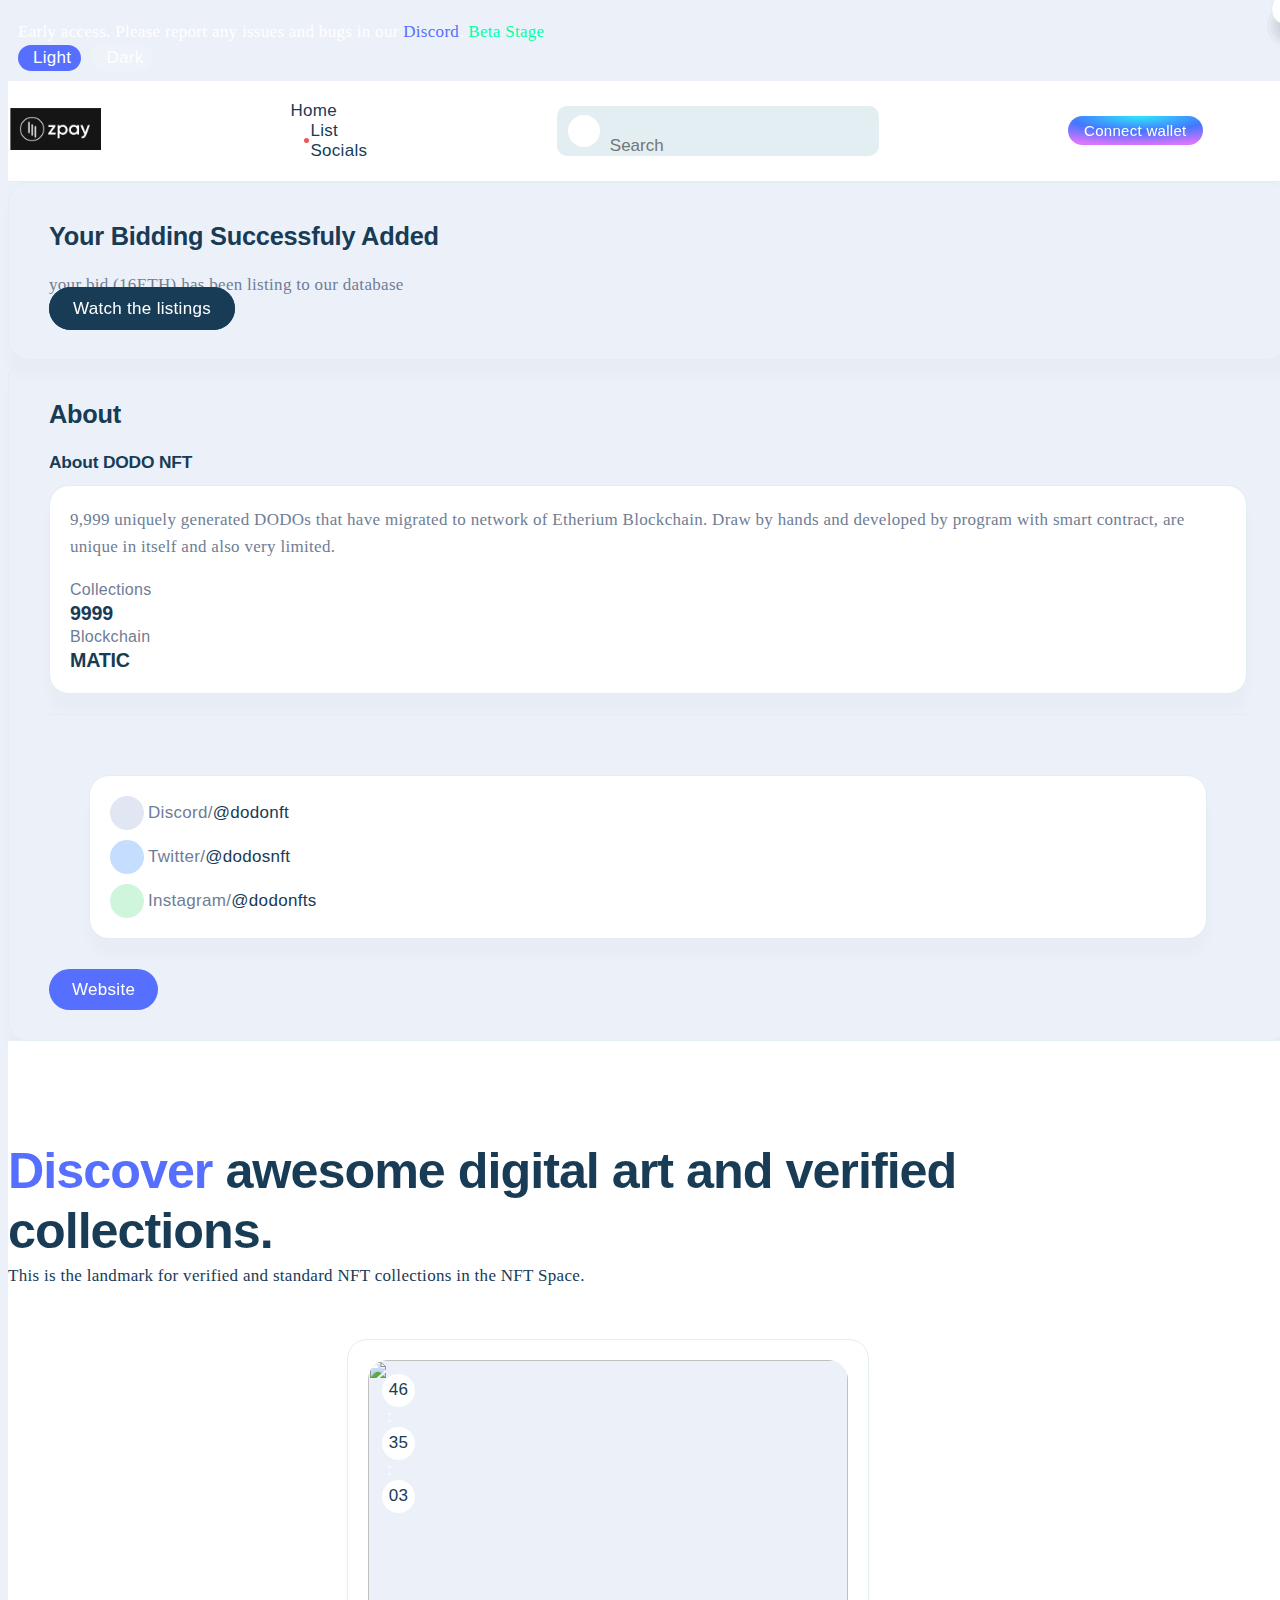
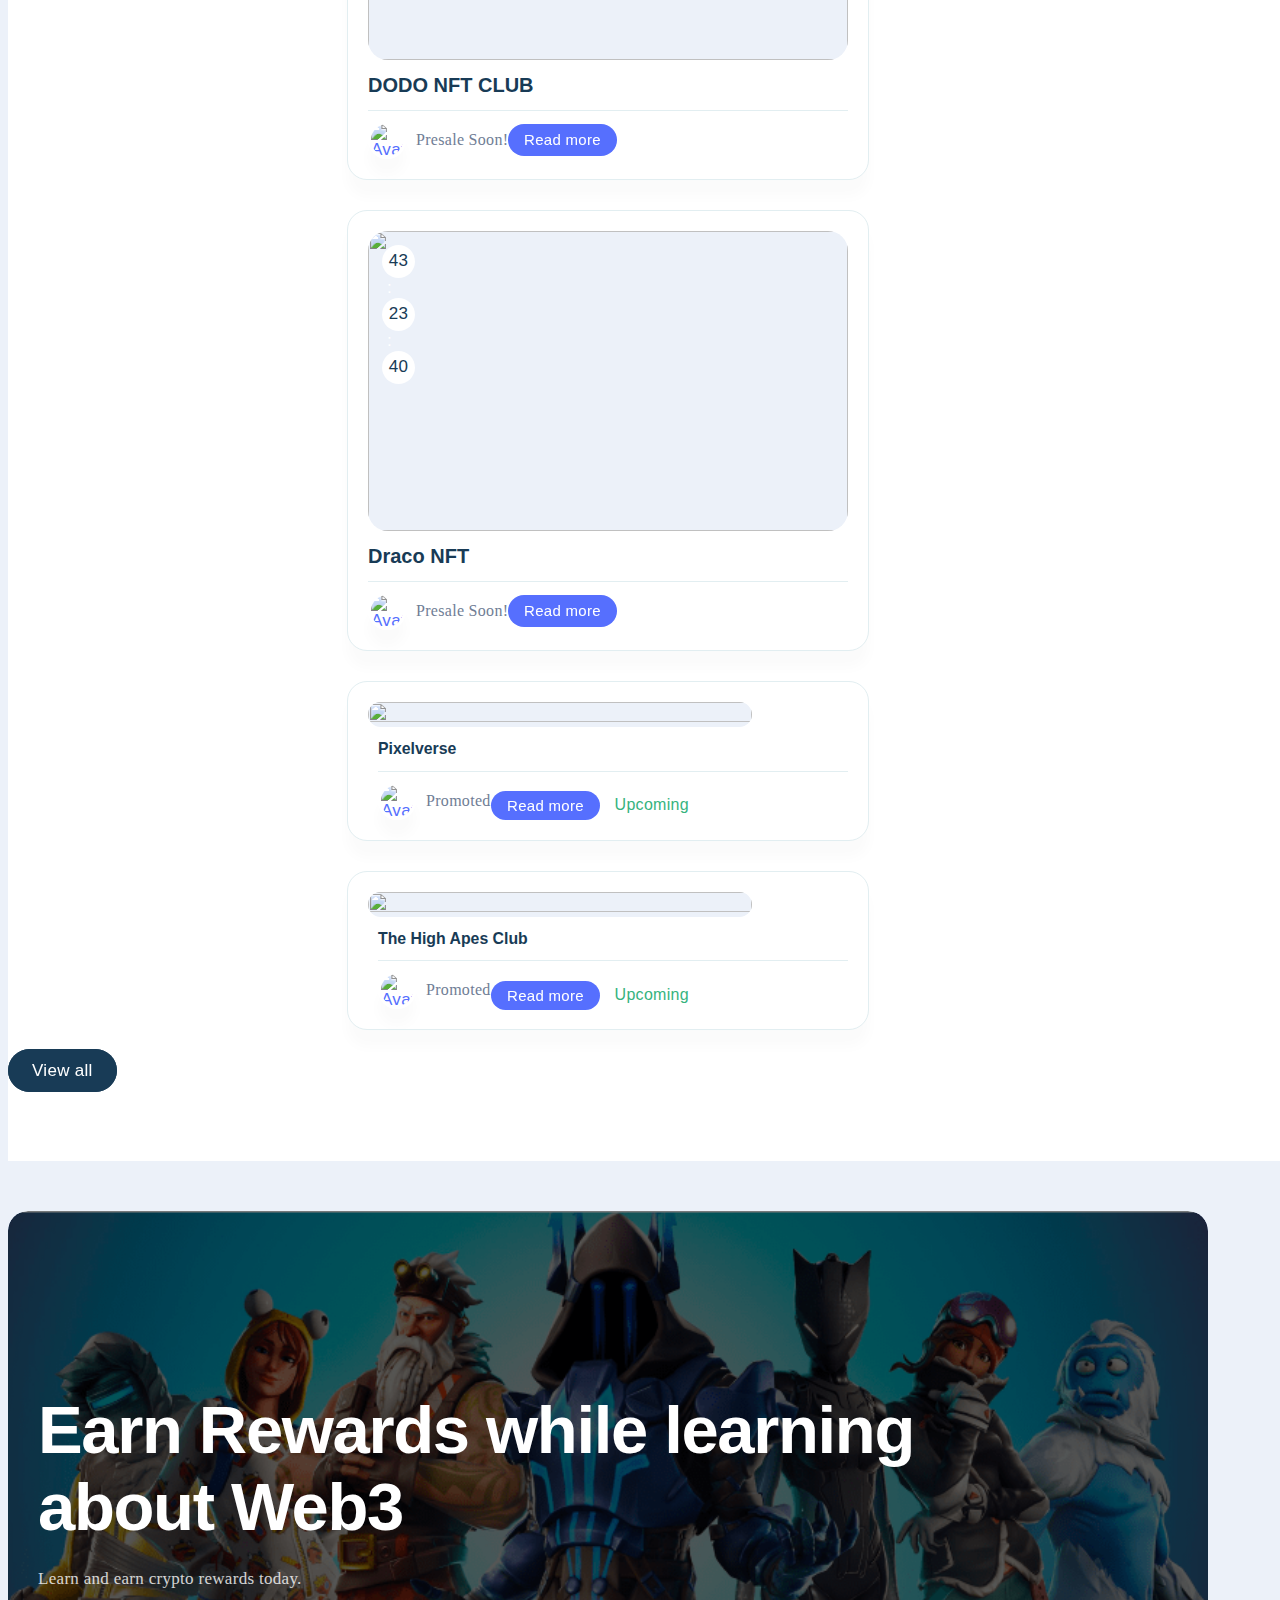
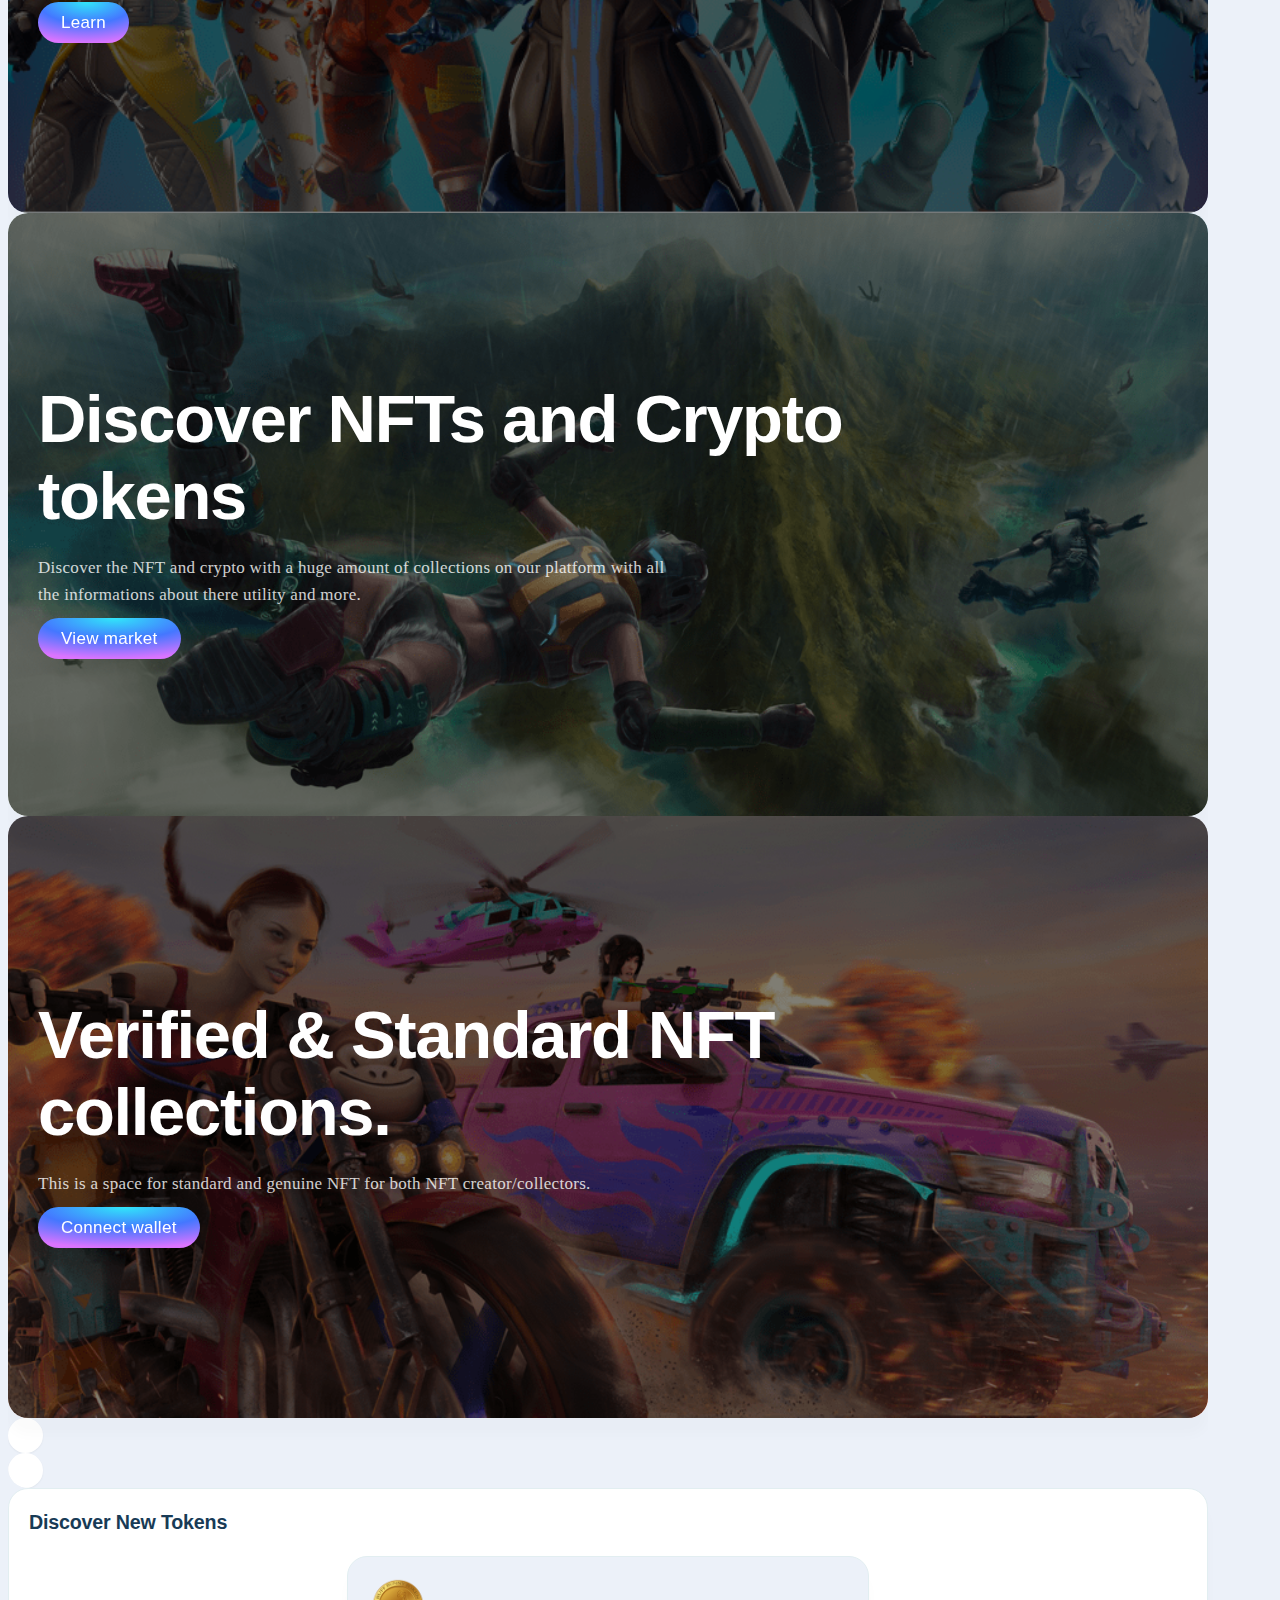
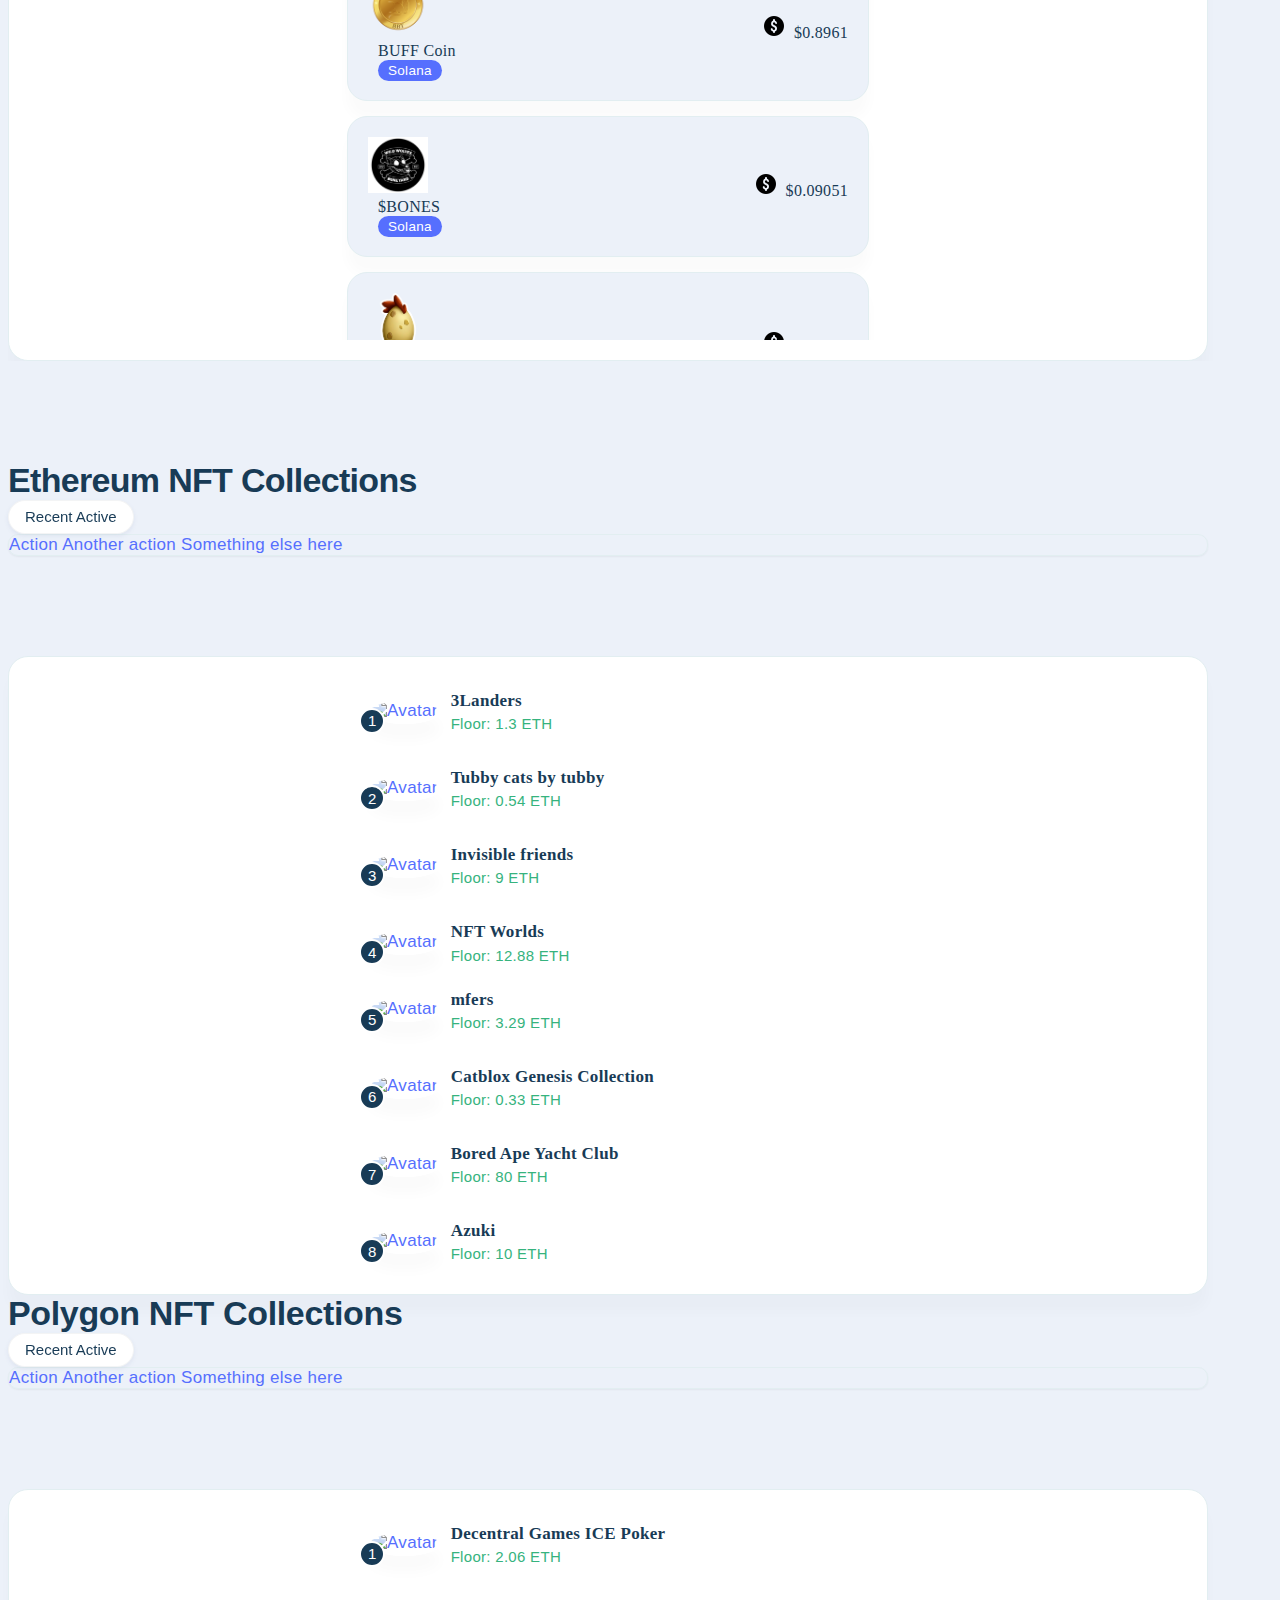
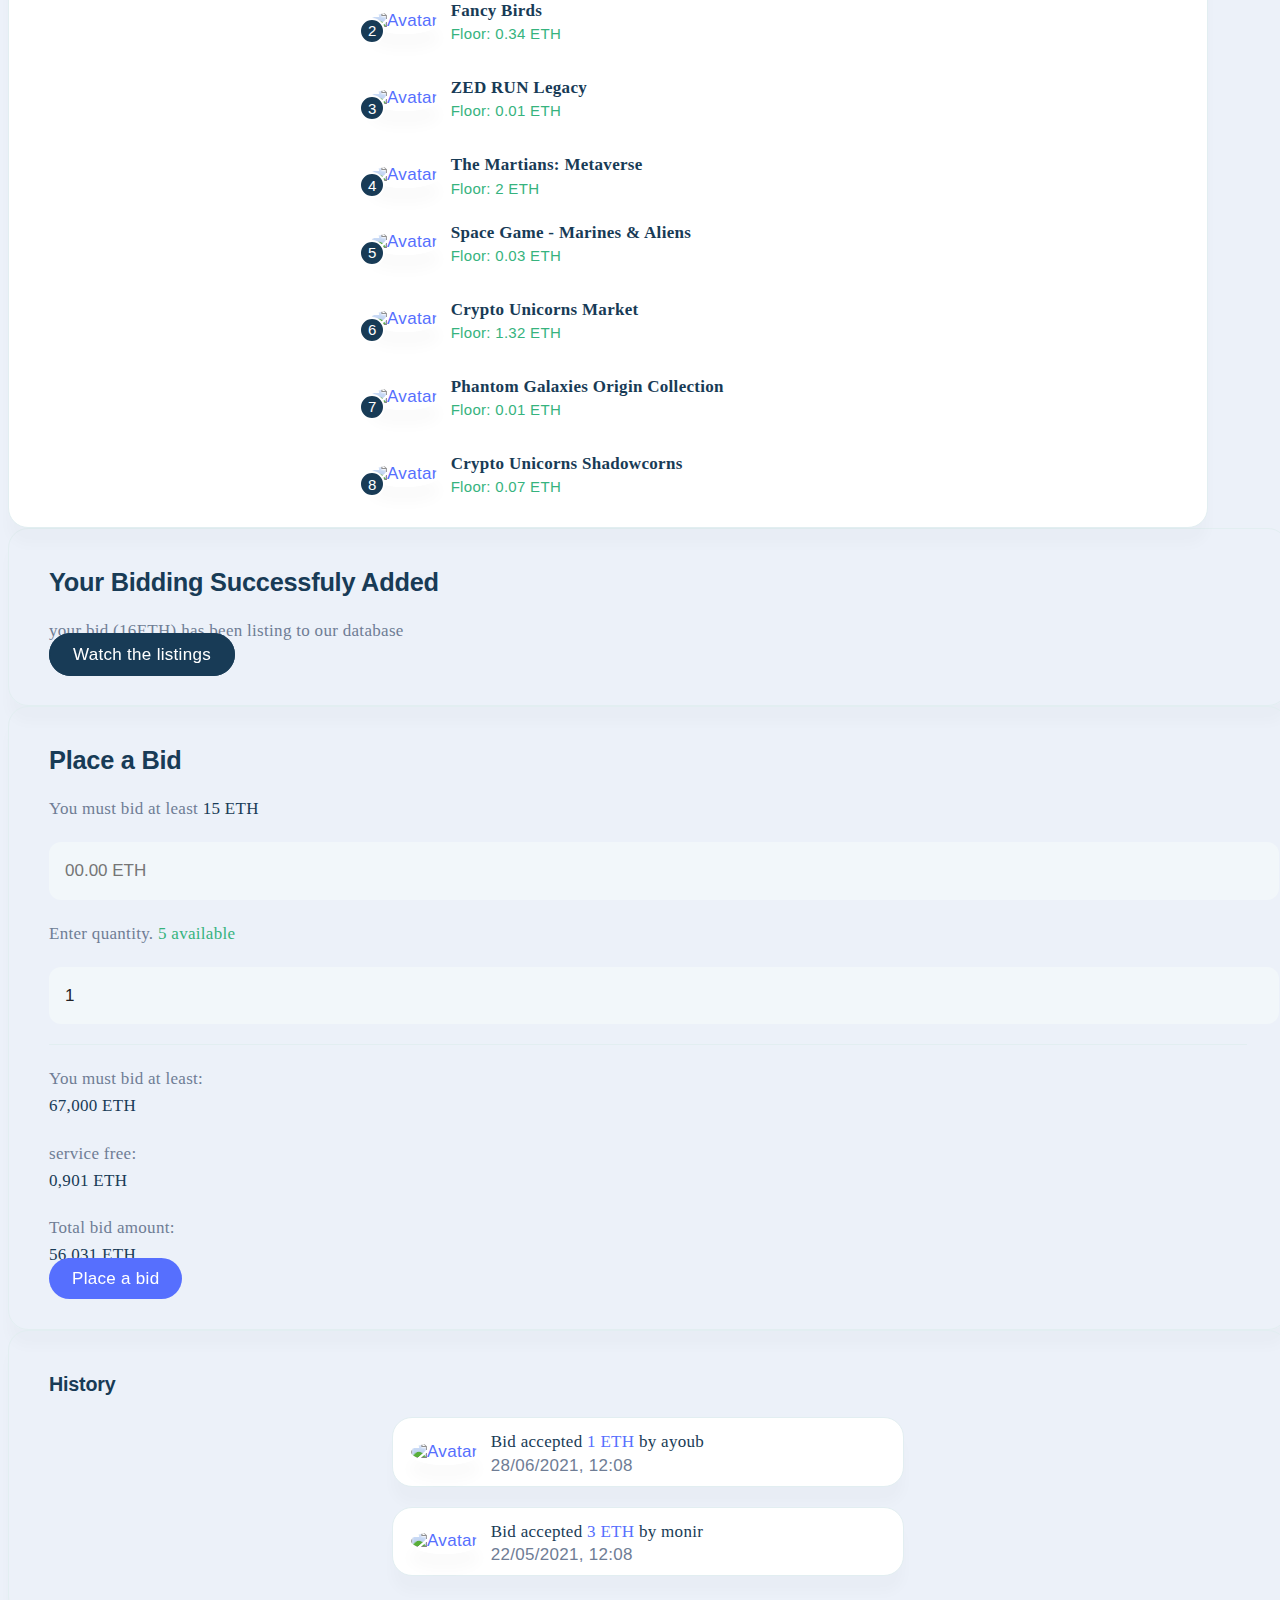
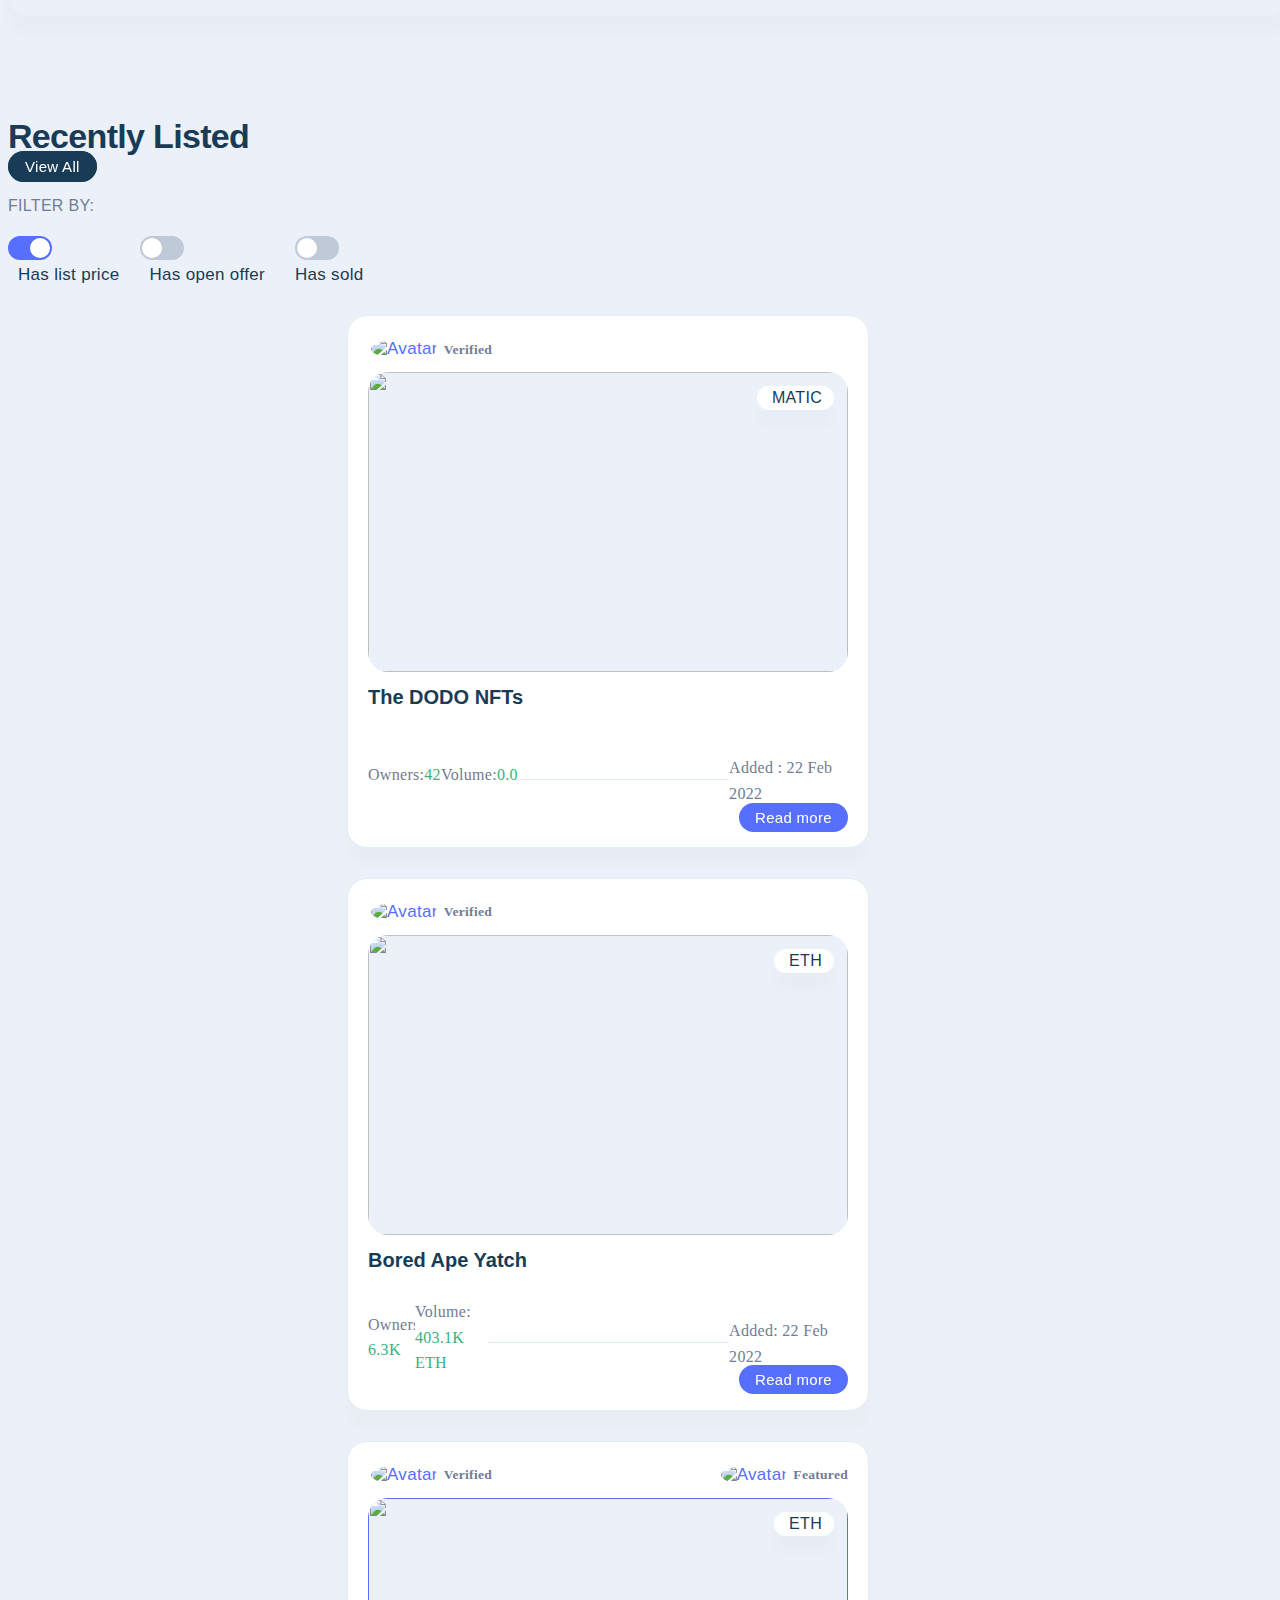
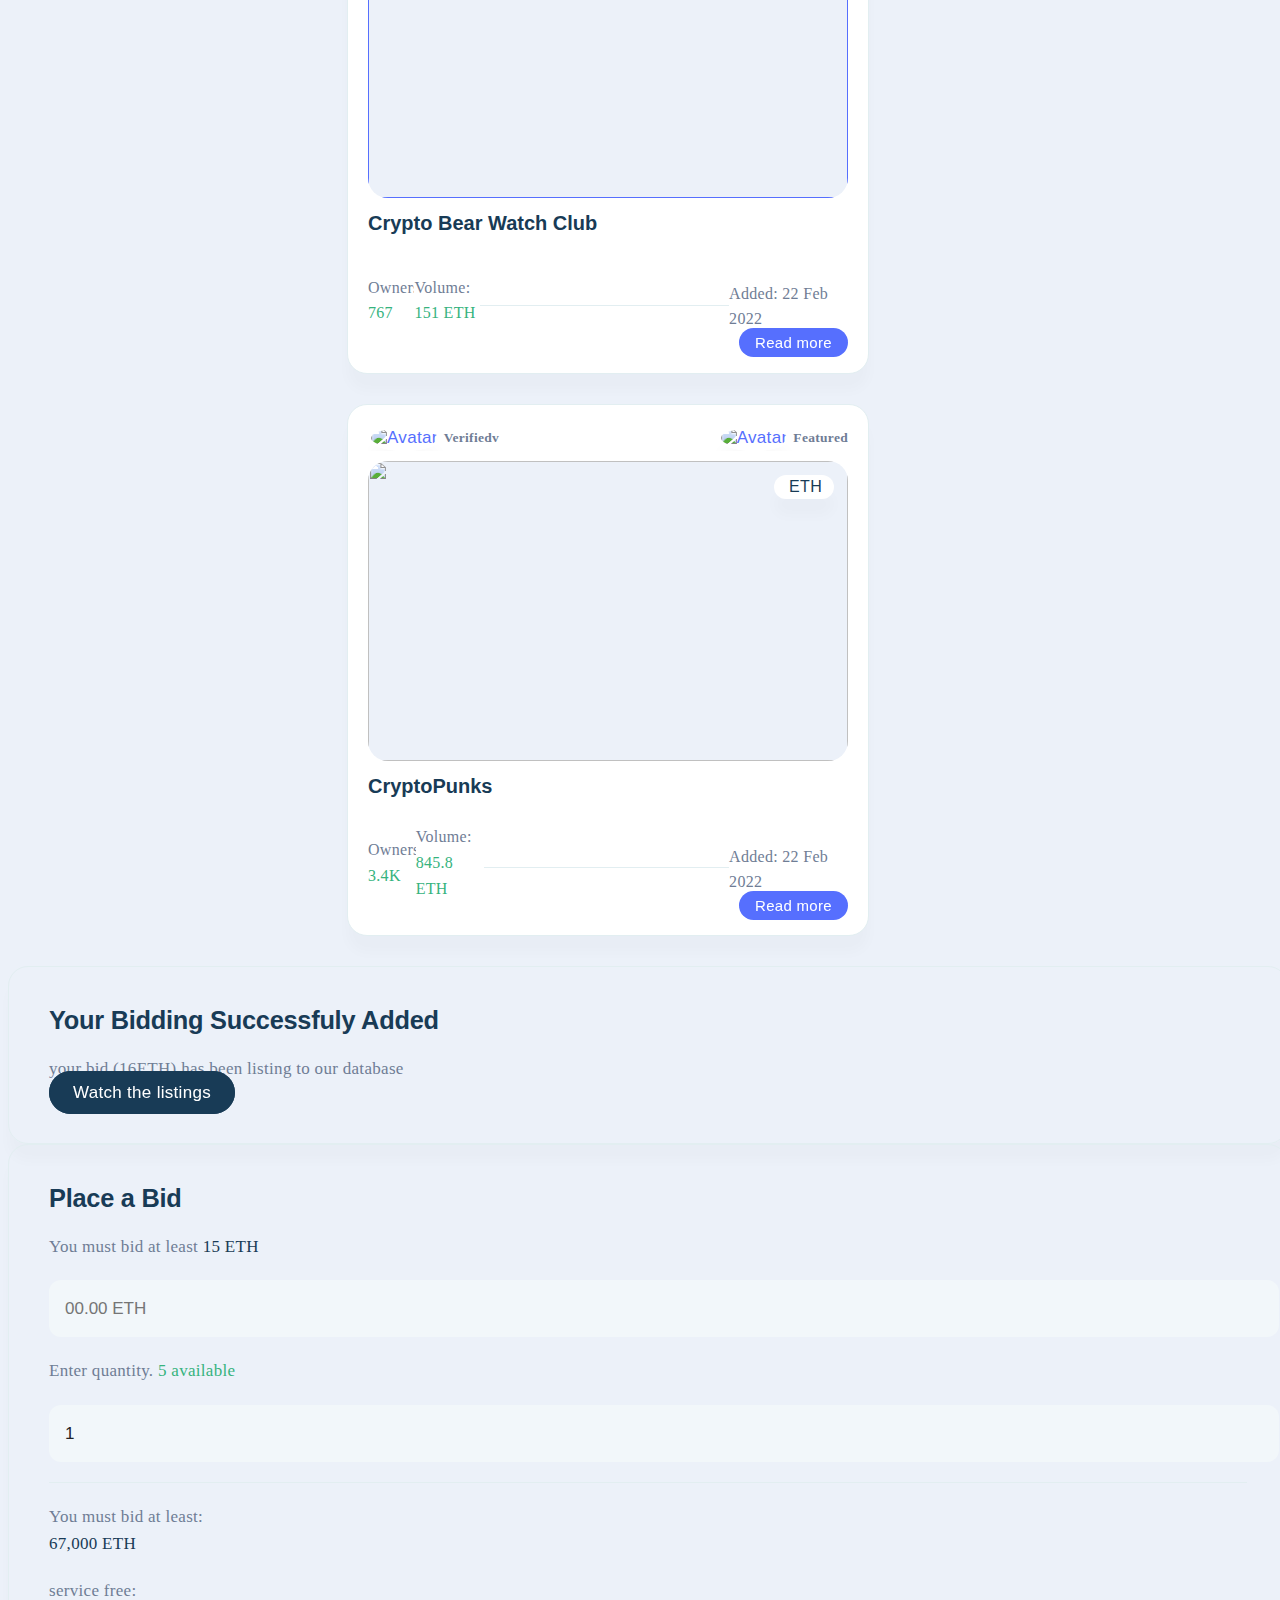
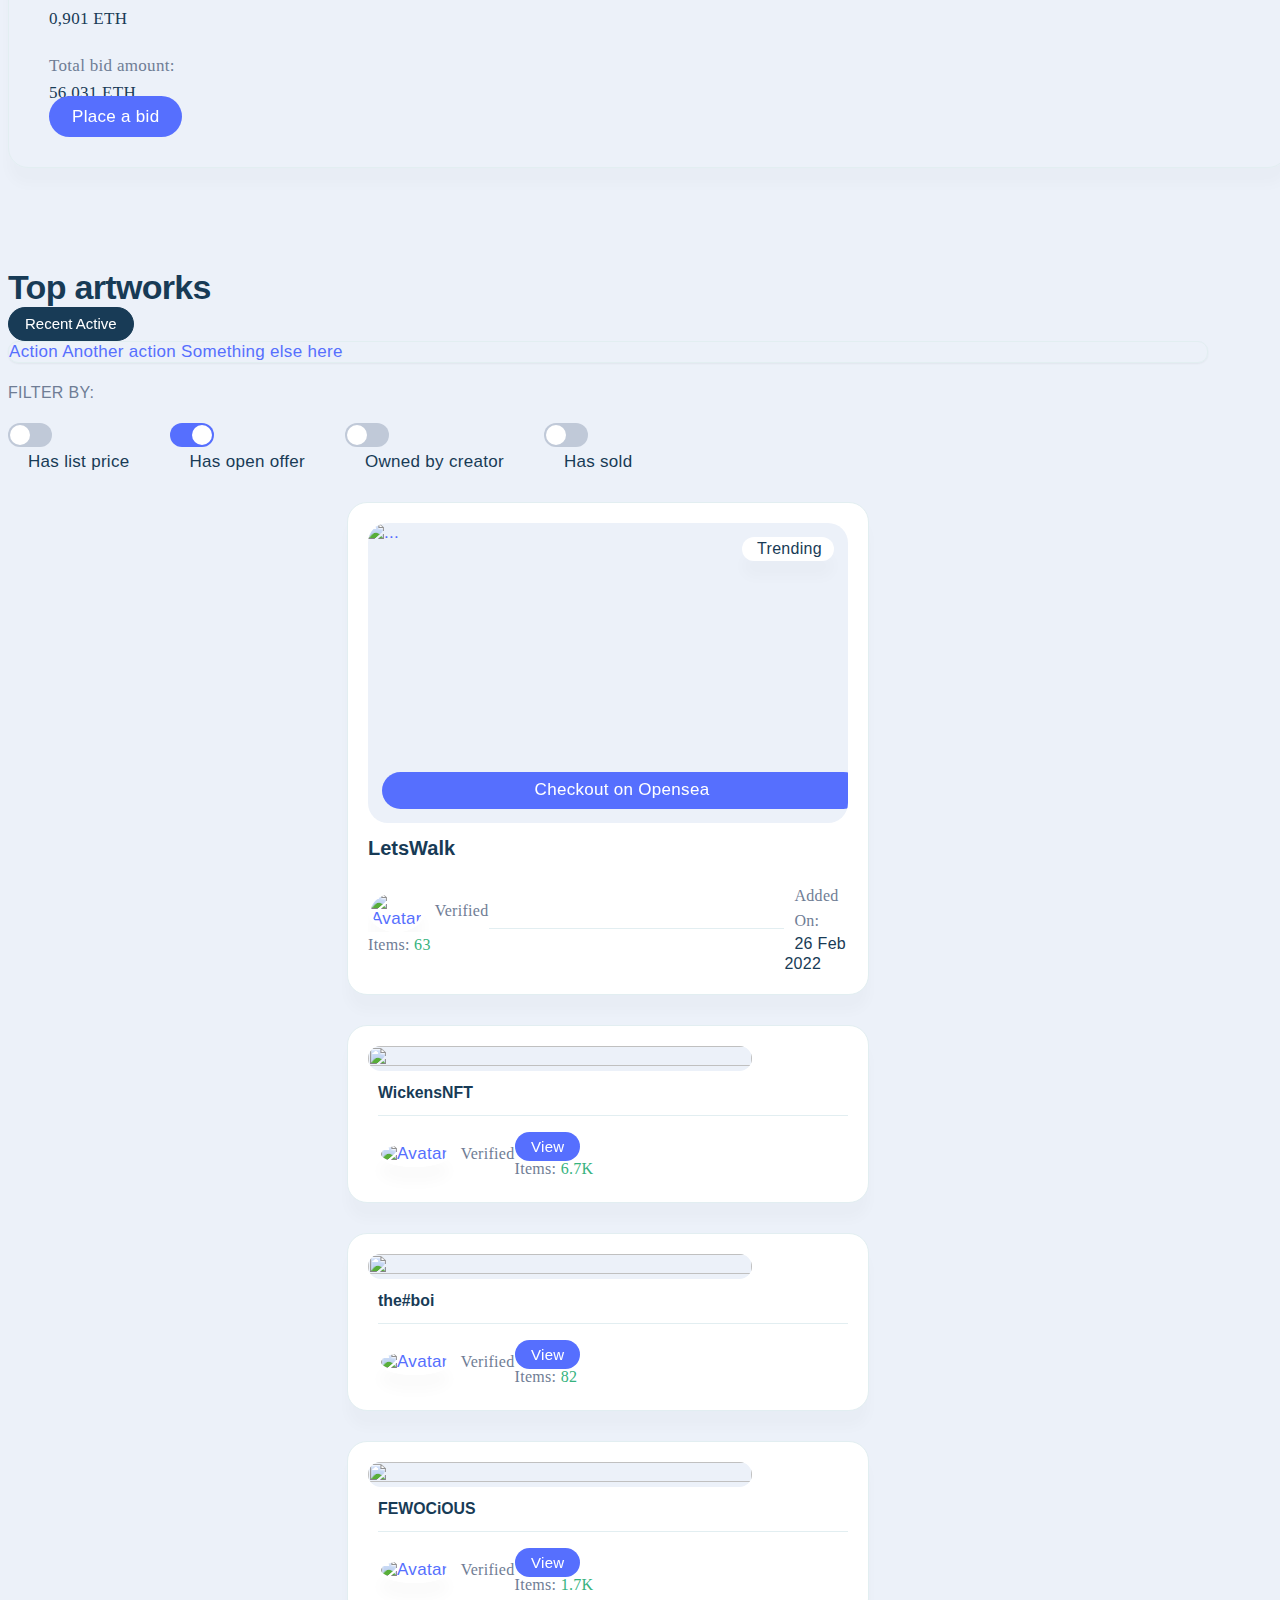
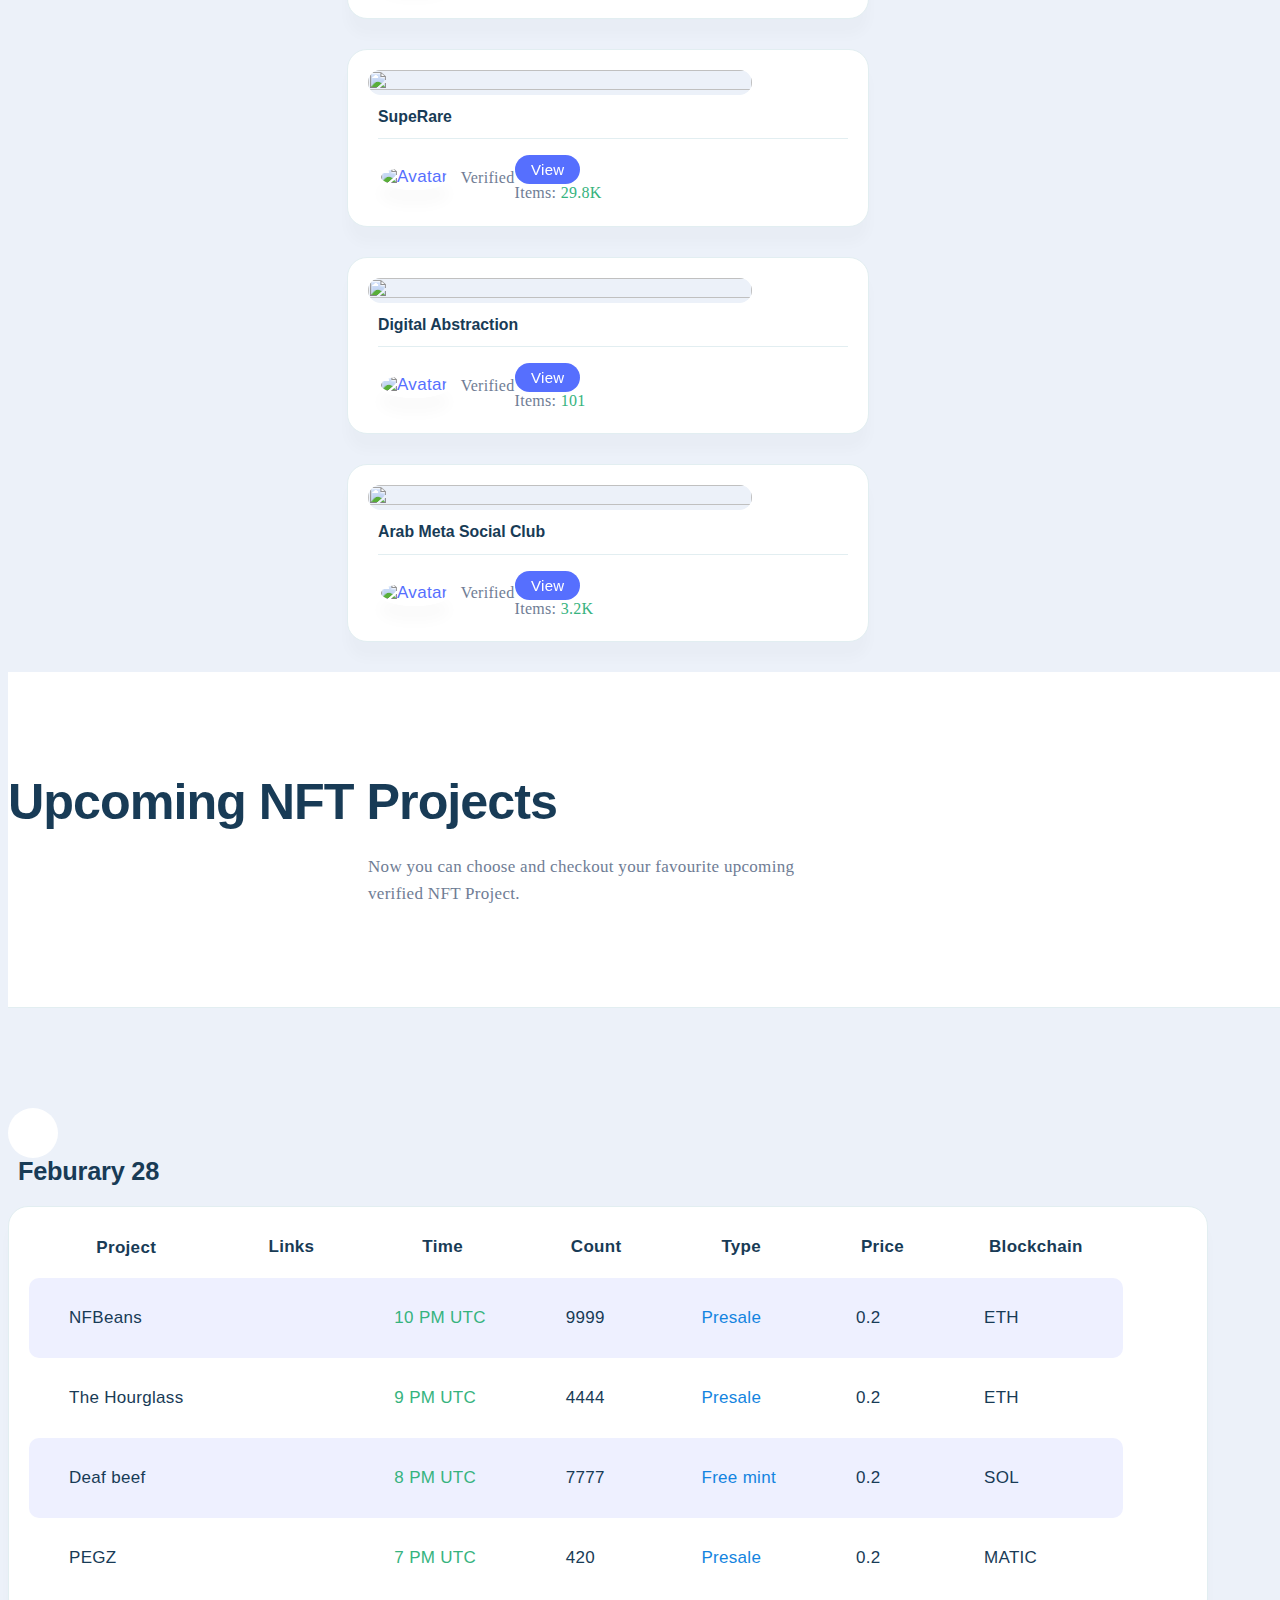
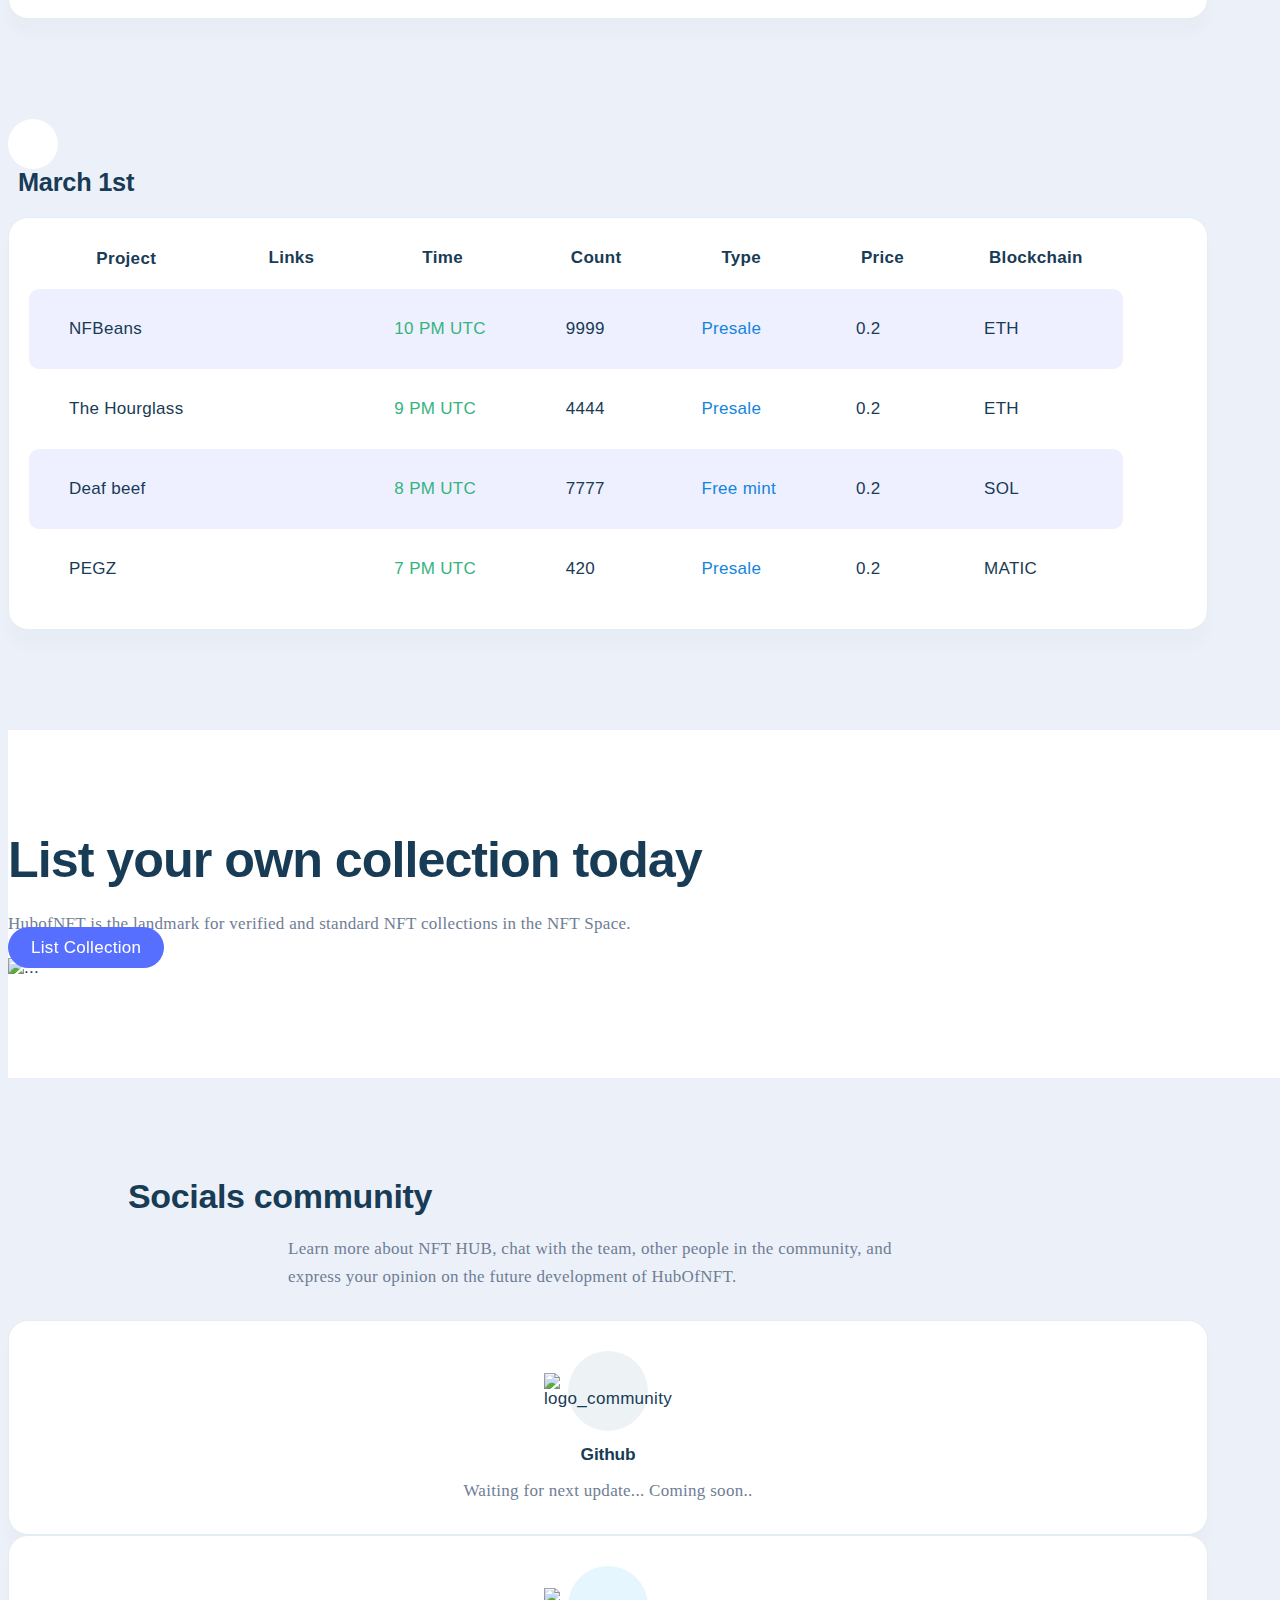
==== index.html @ f0ddbf92 "update" ====
<!DOCTYPE html>
<html lang="en">

<head>
	<!-- Global site tag (gtag.js) - Google Analytics -->
	<script async src="https://www.googletagmanager.com/gtag/js?id=G-WEC755MY51"></script>
	<script>
		window.dataLayer = window.dataLayer || [];
		function gtag() { dataLayer.push(arguments); }
		gtag('js', new Date());

		gtag('config', 'G-WEC755MY51');
	</script>
	<meta charset="UTF-8" />
	<meta name="title" content="Early Access" />
	<meta name="description" content="standard & Verified collecion space for NFTs" />
	<meta name="keywords" content="bootstrap, nft, hub, bootstrap5, community, collection
			verified, art, web3" />
	<meta name="robots" content="index, follow" />
	<meta name="language" content="English" />
	<meta name="viewport" content="width=device-width, initial-scale=1.0" />
	<title> Early Access </title>
	<meta name="msapplication-TileColor" content="#da532c" />
	<meta name="theme-color" content="#ffffff" />
	<!-- 🌈🌈🌈🌈🌈🌈🌈🌈🌈🌈🌈🌈🌈🌈🌈 STYLES -->
	<link rel="stylesheet" href="assets/css/plugins/remixicon.css" />
	<link rel="stylesheet" href="assets/css/plugins/bootstrap.min.css" />
	<link rel="stylesheet" href="assets/css/plugins/swiper-bundle.min.css" />
	<link rel="stylesheet" href="assets/css/style.css" />
</head>

<body class="body">

	<div class="overflow-hidden">

		<div class="bg-dark py-10">
			<div class="container">
				<div class="text-center
						d-flex
						justify-content-between
						space-x-10
						align-items-center">
					<div class="space-x-10 d-flex align-items-center">
						<lottie-player src="https://assets6.lottiefiles.com/private_files/lf30_kqshlcsx.json"
							background="transparent" speed="2" style="width: 50px; height: 50px" loop autoplay>
						</lottie-player>
						<p class="color_white">
							Early access. Please report any issues and bugs in our <a
								href="https://discord.gg/c6F8dsN9">Discord</a>.
							<span style="color: rgb(0, 255, 170)">Beta Stage </span>
						</p>
					</div>

					<div class="mode_switcher space-x-10">
						<a href="#" class="light d-flex align-items-center is_active">
							<i class="ri-sun-fill"></i> Light
						</a>
						<a href="#" class="dark d-flex align-items-center ">
							<i class="ri-moon-fill"></i> Dark
						</a>
					</div>
				</div>
			</div>
		</div>


		<header class="header__1 js-header" id="header">
			<div class="container">
				<div class="wrapper js-header-wrapper">
					<div class="header__logo">
						<a href="/">
							<img class="header__logo" id="logo_js" src="assets/img/icons/logo1.png" alt="logo" />
						</a>
					</div>

					<!-- ==================  -->
					<div class="header__menu">
						<ul class="d-flex space-x-20">
							<li class="has_popup">
								<a class="color_black" href="index.html">Home <i class="ri-home-2-fill"></i></a>
							</li>
							</li>
							<li>
								<a class="color_black" href="#"></a>
							</li>
							<li>
								<a class="color_black" href="#"> </a>
							</li>
							<li>
								<a class="color_black" href="Contact.html"> List<i
										class="ri-file-list-fill"></i></i></a>
							</li>
							<li>
								<a class="color_black" href="#"></a>
							</li>
							<li>
								<a class="color_black" href="#"> </a>
							</li>

							<li class="has_popup2">
								<a class="color_black is_new" href="#">Socials<i class="ri-apps-line"></i></a>
								<ul class="menu__popup2 space-y-20">
									<div class="row sub_menu_row">

										<div class="col-lg-6 space-y-10">
											<!-- =============== -->
											<li>
												<a href="https://discord.com/invite/xwb2TVDPcW">
													<i class="ri-discord-fill"></i>
													Discord
												</a>
											</li>
											<!-- =============== -->
											<li>
												<a class="is_new" href="https://twitter.com/zpayhq">
													<i class="ri-twitter-fill"></i>
													Twitter
												</a>
											</li>

											<!-- =============== -->
											<li>
												<a href="https://instagram.com/zpay.hq">
													<i class="ri-instagram-line"></i>
													Instagram
												</a>
											</li>
											<!-- =============== -->
											<li>
												<a class="is_new" href="">
													<i class="ri-facebook-fill"></i>
													Facebook
												</a>
											</li>
											<!-- =============== -->
										</div>
									</div>
								</ul>
							</li>
						</ul>
					</div>
					<!-- ================= -->
					<div class="header__search">
						<input type="text" placeholder="Search" />
						<button class="header__result">
							<i class="ri-search-line"></i>
						</button>
					</div>
					<div class="header__btns">
						<a class="btn btn-grad btn-sm" href="Connect-wallet.html">
							<i class="ri-wallet-3-line"></i>
							Connect wallet</a>
						<a href="" id="connectbtn">
							<img width="45" src="assets/img/icons/metamask.svg" alt="">
						</a>
					</div>
					<div class="header__burger js-header-burger"></div>

					<div class="header__mobile js-header-mobile">
						<div class="header__mobile__menu space-y-40">
							<ul class="d-flex space-y-20">
								<li> <a class="color_black" href="Marketplace.html"> Marketplace</a> </li>
								<li> <a class="color_black" href="Collections.html"> Collections</a> </li>
								<li> <a class="color_black" href="https://opensea.io"> Profile</a> </li>
								<li> <a class="color_black" href="Creators.html"> Creators</a> </li>

							</ul>
							<div class="space-y-20">
								<div class="header__search in_mobile w-full">
									<input type="text" placeholder="Search" />
									<button class="header__result">
										<i class="ri-search-line"></i>
									</button>
								</div>
								<a class="btn btn-grad btn-sm" href="Connect-wallet.html">Connect
									wallet</a>
							</div>
						</div>
					</div>
				</div>
			</div>
		</header>

		<!-- ====== headers -->
		<header class="header__1 js-header header_wallet" id="header_admin">
			<div class="container">
				<div class="wrapper js-header-wrapper space-x-10">
					<div class="header__logo">
						<a href="/">
							<img class="header__logo" id="logo_js" src="assets/img/logos/Logo.svg" alt="logo" />
						</a>
					</div>
					<!-- ==================  -->
					<div class="header__menu">
						<ul class="d-flex space-x-20">
							<li class="has_popup">
								<a class="color_black is_new" href="#">Homes <i class="ri-more-2-fill"></i></a>
								<ul class="menu__popup space-y-20">
									<li>
										<a href="Home1.html">
											<i class="ri-home-smile-2-line"></i>
											Home page 1
										</a>
									</li>
									<li>
										<a href="Home2.html">
											<i class="ri-home-2-line"></i> Home page 2</a>
									</li>
									<li>
										<a href="Home3.html">
											<i class="ri-home-5-line"></i> Home page 3</a>
									</li>
									<li>
										<a href="Home5.html">
											<i class="ri-home-5-line"></i> Home page 4</a>
									</li>
								</ul>
							</li>
							<li> <a class="color_black" href="Marketplace.html"> Marketplace</a> </li>
							<li> <a class="color_black" href="Collections.html"> Collections</a> </li>
							<li> <a class="color_black" href="https://opensea.io"> Profile</a> </li>
							<li> <a class="color_black" href="Creators.html"> Creators</a> </li>
							<li> <a class="color_black" href="kit.html"> Ui Kit </a> </li>
							<li class="has_popup2">
								<a class="color_black is_new" href="#">Pages <i class="ri-more-2-fill"></i></a>
								<ul class="menu__popup2 space-y-20">
									<div class="row sub_menu_row">

										<div class="col-lg-6 space-y-10">
											<!-- =============== -->
											<li>
												<a href="Activity.html">
													<i class="ri-line-chart-line"></i>
													Activity
												</a>
											</li>
											<!-- =============== -->
											<li>
												<a class="is_new" href="edit_https://opensea.io">
													<i class="ri-edit-line"></i>
													Edit Profile
												</a>
											</li>

											<!-- =============== -->
											<li>
												<a href="Item-details.html">
													<i class="ri-gallery-line"></i>
													Item details
												</a>
											</li>
											<!-- =============== -->
											<li>
												<a class="is_new" href="Live_Auctions.html">
													<i class="ri-auction-line"></i>
													Live Auctions
												</a>
											</li>
											<!-- =============== -->
											<li>
												<a href="Upcoming_projects.html">
													<i class="ri-upload-line"></i>
													Upcoming projects
												</a>
											</li>
											<!-- =============== -->
											<li>
												<a class="is_new" href="ranking.html">
													<i class="ri-funds-line"></i>
													Ranking
												</a>
											</li>

											<!-- =============== -->
											<li>
												<a class="is_new" href="newsletter.html">
													<i class="ri-mail-open-line"></i>
													Newsletter
												</a>
											</li>
											<!-- =============== -->
											<li>
												<a href="forum.html">
													<i class="ri-discuss-line"></i>
													Forum & community
												</a>
											</li>
											<!-- =============== -->
											<li>
												<a href="post_details.html">
													<i class="ri-chat-check-line"></i>
													Forum details
												</a>
											</li>

											<!-- =============== -->
											<li>
												<a href="no_results.html">
													<i class="ri-file-search-line"></i>
													No Result
												</a>
											</li>

											<!-- =============== -->
											<li>
												<a class="is_new" href="Contact.html">
													<i class="ri-customer-service-2-line"></i>
													Contact
												</a>
											</li>

										</div>







										<div class="col-lg-6 space-y-10">

											<!-- =============== -->
											<li>
												<a href="Upload-type.html">
													<i class="ri-upload-line"></i>
													Upload Types
												</a>
											</li>
											<!-- =============== -->
											<li>
												<a href="Connect-wallet.html">
													<i class="ri-wallet-3-line"></i>
													Connect wallet
												</a>
											</li>

											<!-- =============== -->
											<li>
												<a href="questions.html">
													<i class="ri-question-line"></i>
													FAQ
												</a>
											</li>
											<!-- =============== -->
											<li>
												<a class="is_new" href="Submit_request.html">
													<i class="ri-share-forward-line"></i>
													Submit request
												</a>
											</li>
											<!-- =============== -->
											<li>
												<a class="is_new" href="Submit_request.html">
													<i class="ri-message-3-line"></i>
													Request chat
												</a>
											</li>
											<!-- =============== -->
											<li>
												<a class="is_new" href="blog.html">
													<i class="ri-layout-line"></i>
													Blog
												</a>
											</li>
											<!-- =============== -->
											<li>
												<a class="is_new" href="article.html">
													<i class="ri-newspaper-line"></i>
													Article
												</a>
											</li>
											<!-- =============== -->
											<li>
												<a href="register.html">
													<i class="ri-lock-line"></i>
													Register
												</a>
											</li>
											<!-- =============== -->
											<li>
												<a href="login.html">
													<i class="ri-shield-user-line"></i>
													Login
												</a>
											</li>
											<!-- =============== -->
											<li>
												<a href="Privacy.html">
													<i class="ri-file-text-line"></i>
													Privacy Policy
												</a>
											</li>
											<!-- =============== -->
											<li>
												<a c href="404.html">
													<i class="ri-file-damage-line"></i>
													404
												</a>
											</li>
										</div>
									</div>
								</ul>
							</li>
						</ul>
					</div>
					<!-- ================== -->
					<div class="header__search">
						<input type="text" placeholder="Search" />
						<button class="header__result">
							<i class="ri-search-line"></i>
						</button>
					</div>
					<div class="d-flex align-items-center space-x-20">
						<div class="header__notifications">
							<div class="js-notifications-icon">
								<i class="ri-notification-3-line"></i>
							</div>
							<div class="notifications_popup space-y-20">
								<div class="d-flex justify-content-between">
									<h5> Notifications</h5>
									<a href="Activity.html" class="badge color_white">View all</a>
								</div>
								<div class="item
										space-x-20
										d-flex
										justify-content-between
										align-items-center">
									<img class="thumb" src="assets/img/notifications/1.png" alt="..." />
									<div class="details">
										<a href="activity.html">
											<h6>Money revieved</h6>
										</a>
										<p>0.6 ETH</p>
									</div>
									<span class="circle"></span>
								</div>
							</div>
						</div>
						<div class="header__avatar">
							<div class="price">
								<span>2.45 <strong>ETH</strong> </span>
							</div>
							<img class="avatar" src="assets/img/avatars/avatar_2.png" alt="avatar" />
							<div class="avatar_popup space-y-20">
								<div class="d-flex align-items-center justify-content-between">
									<span> 13b9ebda035r178... </span>
									<a href="/" class="ml-2">
										<i class="ri-file-copy-line"></i>
									</a>
								</div>
								<div class="d-flex align-items-center space-x-10">
									<img class="coin" src="assets/img/logos/coin.svg" alt="/" />
									<div class="info">
										<p class="text-sm font-book text-gray-400">Balance</p>
										<p class="w-full text-sm font-bold text-green-500">16.58 ETH</p>
									</div>
								</div>
								<div class="hr"></div>
								<div class="links space-y-10">
									<a href="#">
										<i class="ri-landscape-line"></i> <span> My items</span>
									</a>
									<a href="edit_https://opensea.io">
										<i class="ri-pencil-line"></i> <span> Edit Profile</span>
									</a>
									<a href="#">
										<i class="ri-logout-circle-line"></i> <span> Logout</span>
									</a>
								</div>
							</div>
						</div>
						<div class="header__btns">
							<a class="btn btn-primary btn-sm" href="Upload-type.html">Create</a>
						</div>
						<div class="header__burger js-header-burger"></div>
					</div>
					<div class="header__mobile js-header-mobile">
						<div class="header__mobile__menu space-y-40">
							<ul class="d-flex space-y-20">
								<li> <a class="color_black" href="Marketplace.html"> Marketplace</a> </li>
								<li> <a class="color_black" href="Collections.html"> Collections</a> </li>
								<li> <a class="color_black" href="https://opensea.io"> Profile</a> </li>
								<li> <a class="color_black" href="Creators.html"> Creators</a> </li>

							</ul>
							<div class="space-y-20">
								<div class="header__search in_mobile w-full">
									<input type="text" placeholder="Search" />
									<button class="header__result">
										<i class="ri-search-line"></i>
									</button>
								</div>
								<a class="btn btn-grad btn-sm" href="Connect-wallet.html">Connect
									wallet</a>
							</div>
						</div>
					</div>
				</div>
			</div>
		</header>
		<div class="modal fade popup" id="popup_bid_success" tabindex="-1" role="dialog" aria-hidden="true">
			<div class="modal-dialog modal-dialog-centered" role="document">
				<div class="modal-content">
					<button type="button" class="close" data-dismiss="modal" aria-label="Close">
						<span aria-hidden="true">&times;</span>
					</button>
					<div class="modal-body space-y-20 p-40">
						<h3 class="text-center">Your Bidding
							Successfuly Added</h3>
						<p class="text-center">your bid <span class="color_text txt
			                        _bold">(16ETH) </span> has been listing
							to our database</p>

						<a href="" class="btn btn-dark w-full"> Watch the listings</a>
					</div>
				</div>
			</div>
		</div>
		<div class="modal fade popup" id="popup_bid" tabindex="-1" role="dialog" aria-hidden="true">
			<div class="modal-dialog modal-dialog-centered" role="document">
				<div class="modal-content">
					<button type="button" class="close" data-dismiss="modal" aria-label="Close">
						<span aria-hidden="true">&times;</span>
					</button>
					<div class="modal-body space-y-20 p-40">
						<h3>About</h3>
						<div class="space-y-10">
							<h5>About DODO NFT</h5>
							<div class="box space-y-20">
								<p>
									9,999 uniquely generated DODOs that have migrated to network of Etherium Blockchain.
									Draw by hands and developed by program with smart contract, are unique in itself and
									also very limited.
								</p>
								<div class="row">
									<div class="col-6">
										<span class="txt_sm color_text">Collections</span>
										<h4>9999</h4>
									</div>
									<div class="col-6">
										<span class="txt_sm color_text">Blockchain</span>
										<h4>MATIC</h4>
									</div>
								</div>
							</div>
						</div>
						<div class="hr"></div>
						<div class="modal-body space-y-20 p-40">
							<div class="box">
								<ul class="social_profile space-y-10 overflow-hidden">
									<li>
										<a href="#">
											<i class="ri-facebook-line"></i>
											<span class="color_text">Discord/</span>
											@dodonft
										</a>
									</li>
									<li>
										<a href="#">
											<i class="ri-messenger-line"></i>
											<span class="color_text"> Twitter/</span>
											@dodosnft
										</a>
									</li>
									<li>
										<a href="#">
											<i class="ri-whatsapp-line"></i>
											<span class="color_text"> Instagram/</span>
											@dodonfts
										</a>
									</li>

								</ul>
							</div>
						</div>
						<a href="https://dodonfts.com" class="btn btn-primary w-full" aria-label="Close"> Website </a>
					</div>
				</div>
			</div>
		</div>
		<div class="hero__3">
			<div class="container">
				<div class="row align-items-center mb-50 md:space-y-20">
					<div class="col-lg-6">
						<h1 class="hero__title">
							<span class="color_brand">Discover</span> awesome digital art
							and verified collections.
						</h1>
					</div>
					<div class="col-lg-6">
						<p class="hero__text color_black">This is the landmark for verified and standard NFT
							collections in the NFT Space.
						</p>
					</div>

				</div>
				<div class="wrapper">
					<div class="row">
						<div class="col-lg-4">
							<div class="card__item two">
								<div class="card_body space-y-10">
									<!-- ???? =============== -->
									<div class="card_head">
										<img src="assets/img/items/56.png" alt="">
										<div class="block_timer">
											<div class="d-flex justify-content-center
													align-items-center">
												<div class="item">
													<div class="number txt hours">46<span></span></div>
												</div>
												<div class="dots">:</div>
												<div class="item">
													<div class="number txt minutes">35<span></span></div>
												</div>
												<div class="dots">:</div>
												<div class="item">
													<div class="number txt seconds">03<span></span></div>
												</div>
											</div>
										</div>
										<div class="details d-flex
												justify-content-between">
											<div class="progress">
												<div class="progress-bar" role="progressbar" style="width:
														80%" aria-valuenow="80" aria-valuemin="0" aria-valuemax="100"></div>
											</div>
										</div>
									</div>
									<!-- ???? =============== -->
									<h6 class="card_title">
										<a class="color_black" href="/Item-details.html">
											DODO NFT CLUB
										</a>
									</h6>
									<div class="hr"></div>
									<div class="card_footer justify-content-between">
										<a href="https://opensea.io" class="creators
												space-x-10">
											<div class="avatars -space-x-20">

												<img src="assets/img/icons/badge.png" alt="Avatar" class="avatar
														avatar-sm">
											</div>
											<p class="avatars_name txt_sm"> Presale Soon!
											</p>
										</a>
										<a href="#" class="space-x-3">
											<a href="#" class="space-x-3">
												<a class="btn btn-sm btn-primary" href="#" data-toggle="modal"
													data-target="#popup_bid">Read more</a>
											</a>
										</a>
									</div>
								</div>
							</div>
						</div>
						<div class="col-lg-4">
							<div class="card__item two">
								<div class="card_body space-y-10">
									<!-- ???? =============== -->
									<div class="card_head">
										<img src="assets/img/items/GOLDEN_DRACO.png" alt="">
										<div class="block_timer">
											<div class="d-flex justify-content-center
													align-items-center">
												<div class="item">
													<div class="number txt hours">43<span></span></div>
												</div>
												<div class="dots">:</div>
												<div class="item">
													<div class="number txt minutes">23<span></span></div>
												</div>
												<div class="dots">:</div>
												<div class="item">
													<div class="number txt seconds">40<span></span></div>
												</div>
											</div>
										</div>
										<div class="details d-flex
												justify-content-between">
											<div class="progress">
												<div class="progress-bar" role="progressbar" style="width:
														80%" aria-valuenow="80" aria-valuemin="0" aria-valuemax="100"></div>
											</div>
										</div>
									</div>
									<!-- ???? =============== -->
									<h6 class="card_title">
										<a class="color_black" href="/Item-details.html">
											Draco NFT
										</a>
									</h6>
									<div class="hr"></div>
									<div class="card_footer justify-content-between">
										<a href="https://opensea.io" class="creators
												space-x-10">
											<div class="avatars -space-x-20">
												<img src="assets/img/icons/badge.png" alt="Avatar" class="avatar
														avatar-sm">

											</div>
											<p class="avatars_name txt_sm">
												Presale Soon! </p>
										</a>
										<a href="#" class="space-x-3">
											<a class="btn btn-sm btn-primary" href="#" data-toggle="modal"
												data-target="#">Read more</a>
										</a>
									</div>
								</div>
							</div>
						</div>
						<div class="col-lg-4">
							<div class="card__item five">
								<div class="card_body space-y-10 space-x-10 d-flex">
									<!-- ???? =============== -->
									<div class="card_head">
										<img src="assets/img/items/item_6.png" alt="">
										<div class="details d-flex
												justify-content-between">
											<div class="progress">
												<div class="progress-bar" role="progressbar" style="width:
														80%" aria-valuenow="80" aria-valuemin="0" aria-valuemax="100"></div>
											</div>
										</div>
									</div>
									<!-- ???? =============== -->
									<div class="d-flex flex-column
											justify-content-center w-100 space-y-10">
										<h6>
											<a class="color_black" href="/Item-details.html">
												Pixelverse

											</a>
										</h6>
										<div class="hr"></div>
										<div class="card_footer d-block space-y-10">
											<a href="https://opensea.io" class="creators space-x-10">
												<div class="avatars">
													<img src="assets/img/icons/badge.png" alt="Avatar" class="avatar
															avatar-sm">

												</div>
												<p class="avatars_name txt_sm">
													Promoted </p>
											</a>
											<div class="d-flex
													align-items-center space-x-10
													justify-content-between">
												<a class="btn btn-sm btn-primary" href="#" data-toggle="modal"
													data-target="#">Read more</a>
												<span class="color_green txt_sm
														text-right">Upcoming</span>
											</div>
										</div>
									</div>
								</div>
							</div>
							<div class="card__item five">
								<div class="card_body space-y-10 space-x-10 d-flex">
									<!-- ???? =============== -->
									<div class="card_head">
										<img src="assets/img/items/high.png" alt="">
										<div class="details d-flex
												justify-content-between">
											<div class="progress">
												<div class="progress-bar" role="progressbar" style="width:
														80%" aria-valuenow="80" aria-valuemin="0" aria-valuemax="100"></div>
											</div>
										</div>
									</div>
									<!-- ???? =============== -->
									<div class="d-flex flex-column
											justify-content-center w-100 space-y-10">
										<h6>
											<a class="color_black" href="/Item-details.html">
												The High Apes Club
											</a>
										</h6>
										<div class="hr"></div>
										<div class="card_footer d-block space-y-10">
											<a href="https://opensea.io" class="creators space-x-10">
												<div class="avatars">
													<img src="assets/img/icons/badge.png" alt="Avatar" class="avatar
															avatar-sm">

												</div>
												<p class="avatars_name txt_sm">
													Promoted </p>
											</a>
											<div class="d-flex
													align-items-center space-x-10
													justify-content-between">
												<a class="btn btn-sm btn-primary" href="#" data-toggle="modal"
													data-target="#">Read more</a>
												<span class="color_green txt_sm
														text-right">Upcoming</span>
											</div>
										</div>
									</div>
								</div>
							</div>
							<div class="d-flex justify-content-center mb-30">
								<a href="marketplace.html" class="btn btn-md
										btn-dark"> View all </a>
							</div>
						</div>
					</div>
				</div>
			</div>
		</div>


		<div class="overflow-hidden" style="width: 100%;">
			<div>

				<div class="hero__5">
					<div class="container">
						<div class="row align-items-center justify-content-center gx-4">
							<div class="col-lg-8 col-md-12">
								<div class="swiper_games">
									<div class="swiper-wrapper">
										<div class="swiper-slide">
											<div class="hero__left slide_1">
												<div class="hero__wrap space-y-20">
													<h2 class="hero__title">
														Earn Rewards while learning about Web3
													</h2>
													<p class="hero__text txt"> Learn and earn crypto rewards today. </p>
													<div>
														<a class="btn btn-grad" href="rentt.html">
															Learn
														</a>
													</div>
												</div>
											</div>
										</div>
										<div class="swiper-slide">
											<div class="hero__left slide_2">
												<div class="hero__wrap space-y-20">
													<h2 class="hero__title">
														Discover NFTs and Crypto tokens
													</h2>
													<p class="hero__text txt"> Discover the NFT and crypto with a
														huge amount of collections on our platform with all the
														informations about there utility and more.</p>
													<div>
														<a class="btn btn-grad" href="rentt.html">View
															market</a>
													</div>
												</div>
											</div>
										</div>
										<div class="swiper-slide">
											<div class="hero__left slide_3">
												<div class="hero__wrap space-y-20">
													<h2 class="hero__title">
														Verified & Standard NFT collections.
													</h2>
													<p class="hero__text txt">This is a space for
														standard and genuine NFT for both NFT
														creator/collectors. </p>
													<div>
														<a class="btn btn-grad" href="Connect-wallet.html">Connect
															wallet</a>
													</div>
												</div>
											</div>
										</div>
									</div>
									<!-- If we need pagination -->
									<div class="swiper-pagination"></div>
									<!-- If we need navigation buttons -->
									<div class="swiper-button-prev"></div>
									<div class="swiper-button-next"></div>
								</div>
							</div>
							<div class="col-lg-4 col-md-6">
								<div class="box hero__right space-y-20">
									<h4>Discover New Tokens</h4>
									<div class="cards space-y-15 position-relative">
										<div class="card__item seven mb-0">
											<div class="card_body space-x-10">
												<div class="d-flex space-x-10">
													<div>
														<a href="Item-details.html">
															<img class="product__img"
																src="../../assets/img/icons/221234-01-01.png"
																alt="product">
														</a>
													</div>
													<div class="">
														<span class="product__name txt_sm
																_bold">BUFF Coin</span>
														<span class="offer txt_xs">Solana</span>
													</div>
												</div>
												<div class="space-x-3">
													<img class="eth__img" src="../../assets/img/icons/usd1.png"
														alt="eth">
													<span class="price txt_sm _bold">$0.8961
													</span>
												</div>
											</div>
										</div>
										<div class="card__item seven mb-0">
											<div class="card_body space-x-10">
												<div class="d-flex space-x-10">
													<div>
														<a href="Item-details.html">
															<img class="product__img"
																src="../../assets/img/icons/woold.png" alt="product">
														</a>
													</div>
													<div class="">
														<span class="product__name txt_sm
																_bold">$BONES</span>
														<span class="offer txt_xs">Solana</span>
													</div>
												</div>
												<div class="space-x-3">
													<img class="eth__img" src="../../assets/img/icons/usd1.png"
														alt="eth">
													<span class="price txt_sm _bold">$0.09051
													</span>
												</div>
											</div>
										</div>
										<div class="card__item seven mb-0">
											<div class="card_body space-x-10">
												<div class="d-flex space-x-10">
													<div>
														<a href="Item-details.html">
															<img class="product__img"
																src="../../assets/img/icons/egg.png" alt="product">
														</a>
													</div>
													<div class="">
														<span class="product__name txt_sm
																_bold">EGG Coin</span>
														<span class="offer txt_xs">Polygon</span>
													</div>
												</div>
												<div class="space-x-3">
													<img class="eth__img" src="../../assets/img/icons/usd1.png"
														alt="eth">
													<span class="price txt_sm _bold">$0.3088</span>
												</div>
											</div>
										</div>
										<div class="card__item seven mb-0">
											<div class="card_body space-x-10">
												<div class="d-flex space-x-10">
													<div>
														<a href="">
															<img class="product__img"
																src="../../assets/img/icons/plx.png" alt="product">
														</a>
													</div>
													<div class="">
														<span class="product__name txt_sm
																_bold">Pixelcoin</span>
														<span class="offer txt_xs">Ethereum</span>
													</div>
												</div>
												<div class="space-x-3">
													<img class="eth__img" src="../../assets/img/icons/usd1.png"
														alt="eth">
													<span class="price txt_sm _bold">$0.0000000911</span>
												</div>
											</div>
										</div>
										<div class="overlay"></div>
									</div>
								</div>
							</div>
						</div>
					</div>
				</div>


				<div class="section__artists mt-100">
					<div class="container">
						<div class="row">
							<div class="col-lg-6 space-y-30">
								<div class="section_head d-flex justify-content-between
								align-items-center">
									<h2 class="section__title">Ethereum NFT Collections</h2>
									<div class="dropdown">
										<button class="btn btn-white btn-sm dropdown-toggle" type="button"
											data-toggle="dropdown" aria-haspopup="true" aria-expanded="false">
											Recent Active
										</button>
										<div class="dropdown-menu">
											<a class="dropdown-item" href="#">Action</a>
											<a class="dropdown-item" href="#">Another action</a>
											<a class="dropdown-item" href="#">Something else
												here</a>
										</div>
									</div>
								</div>
								<div class="box">
									<div class="row">
										<div class="col-lg-6">
											<div class="space-y-10">
												<div class="creator_item space-x-10">
													<div class="avatars space-x-10">
														<div class="media">
															<a href="https://opensea.io">
																<img src="assets/img/avatars/3Landers.gif" alt="Avatar"
																	class="avatar
																avatar-md">
															</a>
															<div class="has_number">
																1
															</div>
														</div>
														<div>
															<a href="https://opensea.io">
																<p class="avatars_name
																color_black">3Landers</p>
															</a>
															<span class="price color_green">Floor: 1.3
																ETH</span>
														</div>
													</div>
												</div>
												<div class="creator_item space-x-10">
													<div class="avatars space-x-10">
														<div class="media">
															<a href="https://opensea.io">
																<img src="assets/img/avatars/tubby cats by tubby.png"
																	alt="Avatar" class="avatar
																avatar-md">
															</a>
															<div class="has_number">
																2
															</div>
														</div>
														<div>
															<a href="https://opensea.io">
																<p class="avatars_name
																color_black">Tubby cats by tubby</p>
															</a>
															<span class="price color_green">Floor: 0.54
																ETH</span>
														</div>
													</div>
												</div>
												<div class="creator_item space-x-10">
													<div class="avatars space-x-10">
														<div class="media">
															<a href="https://opensea.io">
																<img src="assets/img/avatars/Invisible friends.png"
																	alt="Avatar" class="avatar
																avatar-md">
															</a>
															<div class="has_number">
																3
															</div>
														</div>
														<div>
															<a href="https://opensea.io">
																<p class="avatars_name
																color_black">Invisible friends</p>
															</a>
															<span class="price color_green">Floor: 9
																ETH</span>
														</div>
													</div>
												</div>
												<div class="creator_item space-x-10">
													<div class="avatars space-x-10">
														<div class="media">
															<a href="https://opensea.io">
																<img src="assets/img/avatars/nft worlds.gif"
																	alt="Avatar" class="avatar
																avatar-md">
															</a>
															<div class="has_number">
																4
															</div>
														</div>
														<div>
															<a href="https://opensea.io">
																<p class="avatars_name
																color_black">NFT Worlds</p>
															</a>
															<span class="price color_green">Floor: 12.88
																ETH</span>
														</div>
													</div>
												</div>
											</div>
										</div>
										<div class="col-lg-6">
											<div class="space-y-10">
												<div class="creator_item space-x-10">
													<div class="avatars space-x-10">
														<div class="media">
															<a href="https://opensea.io">
																<img src="assets/img/avatars/mfers.png" alt="Avatar"
																	class="avatar
																avatar-md">
															</a>
															<div class="has_number">
																5
															</div>
														</div>
														<div>
															<a href="https://opensea.io">
																<p class="avatars_name
																color_black">mfers</p>
															</a>
															<span class="price color_green">Floor: 3.29
																ETH</span>
														</div>
													</div>
												</div>
												<div class="creator_item space-x-10">
													<div class="avatars space-x-10">
														<div class="media">
															<a href="https://opensea.io">
																<img src="assets/img/avatars/Catblock Genesis Collection.png"
																	alt="Avatar" class="avatar
																avatar-md">
															</a>
															<div class="has_number">
																6
															</div>
														</div>
														<div>
															<a href="https://opensea.io">
																<p class="avatars_name
																color_black">Catblox Genesis Collection</p>
															</a>
															<span class="price color_green">Floor: 0.33
																ETH</span>
														</div>
													</div>
												</div>
												<div class="creator_item space-x-10">
													<div class="avatars space-x-10">
														<div class="media">
															<a href="https://opensea.io">
																<img src="assets/img/avatars/bored ape yacht club.png"
																	alt="Avatar" class="avatar
																avatar-md">
															</a>
															<div class="has_number">
																7
															</div>
														</div>
														<div>
															<a href="https://opensea.io">
																<p class="avatars_name
																color_black">Bored Ape Yacht Club</p>
															</a>
															<span class="price color_green">Floor: 80
																ETH</span>
														</div>
													</div>
												</div>
												<div class="creator_item space-x-10">
													<div class="avatars space-x-10">
														<div class="media">
															<a href="https://opensea.io">
																<img src="assets/img/avatars/Azuki.jpg" alt="Avatar"
																	class="avatar
																avatar-md">
															</a>
															<div class="has_number">
																8
															</div>
														</div>
														<div>
															<a href="https://opensea.io">
																<p class="avatars_name
																color_black">Azuki</p>
															</a>
															<span class="price color_green">Floor: 10
																ETH</span>
														</div>
													</div>
												</div>
											</div>
										</div>
									</div>
								</div>
							</div>
							<div class="col-lg-6 space-y-30">
								<div class="section_head d-flex justify-content-between
								align-items-center">
									<h3 class="section__title">Polygon NFT Collections</h3>
									<div class="dropdown">
										<button class="btn btn-white btn-sm dropdown-toggle" type="button"
											data-toggle="dropdown" aria-haspopup="true" aria-expanded="false">
											Recent Active
										</button>
										<div class="dropdown-menu">
											<a class="dropdown-item" href="#">Action</a>
											<a class="dropdown-item" href="#">Another action</a>
											<a class="dropdown-item" href="#">Something else
												here</a>
										</div>
									</div>
								</div>
								<div class="box">
									<div class="row">
										<div class="col-lg-6">
											<div class="space-y-10">
												<div class="creator_item space-x-10">
													<div class="avatars space-x-10">
														<div class="media">
															<a href="https://opensea.io">
																<img src="assets/img/avatars/Decentral Games ICE Poker.png"
																	alt="Avatar" class="avatar
																avatar-md">
															</a>
															<div class="has_number">
																1
															</div>
														</div>
														<div>
															<a href="https://opensea.io">
																<p class="avatars_name
																color_black">Decentral Games ICE Poker</p>
															</a>
															<span class="price color_green">Floor: 2.06
																ETH</span>
														</div>
													</div>
												</div>
												<div class="creator_item space-x-10">
													<div class="avatars space-x-10">
														<div class="media">
															<a href="https://opensea.io">
																<img src="assets/img/avatars/Fancy Birds.png"
																	alt="Avatar" class="avatar
																avatar-md">
															</a>
															<div class="has_number">
																2
															</div>
														</div>
														<div>
															<a href="https://opensea.io">
																<p class="avatars_name
																color_black">Fancy Birds</p>
															</a>
															<span class="price color_green">Floor: 0.34 ETH
														</div>
													</div>
												</div>
												<div class="creator_item space-x-10">
													<div class="avatars space-x-10">
														<div class="media">
															<a href="https://opensea.io">
																<img src="assets/img/avatars/ZED RUN Legacy.png"
																	alt="Avatar" class="avatar
																avatar-md">
															</a>
															<div class="has_number">
																3
															</div>
														</div>
														<div>
															<a href="https://opensea.io">
																<p class="avatars_name
																color_black">ZED RUN Legacy</p>
															</a>
															<span class="price color_green">Floor: 0.01
																ETH</span>
														</div>
													</div>
												</div>
												<div class="creator_item space-x-10">
													<div class="avatars space-x-10">
														<div class="media">
															<a href="https://opensea.io">
																<img src="assets/img/avatars/The Martians Metaverse.png"
																	alt="Avatar" class="avatar
																avatar-md">
															</a>
															<div class="has_number">
																4
															</div>
														</div>
														<div>
															<a href="https://opensea.io">
																<p class="avatars_name
																color_black">The Martians: Metaverse</p>
															</a>
															<span class="price color_green">Floor: 2
																ETH</span>
														</div>
													</div>
												</div>
											</div>
										</div>
										<div class="col-lg-6">
											<div class="space-y-10">
												<div class="creator_item space-x-10">
													<div class="avatars space-x-10">
														<div class="media">
															<a href="https://opensea.io">
																<img src="assets/img/avatars/Space Game - Marines & Aliens.png"
																	alt="Avatar" class="avatar
																avatar-md">
															</a>
															<div class="has_number">
																5
															</div>
														</div>
														<div>
															<a href="https://opensea.io">
																<p class="avatars_name
																color_black">Space Game - Marines & Aliens</p>
															</a>
															<span class="price color_green">Floor: 0.03
																ETH</span>
														</div>
													</div>
												</div>
												<div class="creator_item space-x-10">
													<div class="avatars space-x-10">
														<div class="media">
															<a href="https://opensea.io">
																<img src="assets/img/avatars/Crypto Unicorns Market.png"
																	alt="Avatar" class="avatar
																avatar-md">
															</a>
															<div class="has_number">
																6
															</div>
														</div>
														<div>
															<a href="https://opensea.io">
																<p class="avatars_name
																color_black">Crypto Unicorns Market</p>
															</a>
															<span class="price color_green">Floor: 1.32
																ETH</span>
														</div>
													</div>
												</div>
												<div class="creator_item space-x-10">
													<div class="avatars space-x-10">
														<div class="media">
															<a href="https://opensea.io">
																<img src="assets/img/avatars/Phantom Galaxies Origin Collection.png"
																	alt="Avatar" class="avatar
																avatar-md">
															</a>
															<div class="has_number">
																7
															</div>
														</div>
														<div>
															<a href="https://opensea.io">
																<p class="avatars_name
																color_black">Phantom Galaxies Origin Collection</p>
															</a>
															<span class="price color_green">Floor: 0.01
																ETH</span>
														</div>
													</div>
												</div>
												<div class="creator_item space-x-10">
													<div class="avatars space-x-10">
														<div class="media">
															<a href="https://opensea.io">
																<img src="assets/img/avatars/Crypto Unicorns Shadowcorns.png"
																	alt="Avatar" class="avatar
																avatar-md">
															</a>
															<div class="has_number">
																8
															</div>
														</div>
														<div>
															<a href="https://opensea.io">
																<p class="avatars_name
																color_black">Crypto Unicorns Shadowcorns</p>
															</a>
															<span class="price color_green">Floor: 0.07
																ETH</span>
														</div>
													</div>
												</div>
											</div>
										</div>
									</div>
								</div>
							</div>
						</div>
					</div>
				</div>
				<div class="modal fade popup" id="popup_bid_success" tabindex="-1" role="dialog" aria-hidden="true">
					<div class="modal-dialog modal-dialog-centered" role="document">
						<div class="modal-content">
							<button type="button" class="close" data-dismiss="modal" aria-label="Close">
								<span aria-hidden="true">&times;</span>
							</button>
							<div class="modal-body space-y-20 p-40">
								<h3 class="text-center">Your Bidding
									Successfuly Added</h3>
								<p class="text-center">your bid <span class="color_text txt
			                        _bold">(16ETH) </span> has been listing
									to our database</p>

								<a href="" class="btn btn-dark w-full"> Watch the listings</a>
							</div>
						</div>
					</div>
				</div>
				<div class="modal fade popup" id="popup_bid" tabindex="-1" role="dialog" aria-hidden="true">
					<div class="modal-dialog modal-dialog-centered" role="document">
						<div class="modal-content">
							<button type="button" class="close" data-dismiss="modal" aria-label="Close">
								<span aria-hidden="true">&times;</span>
							</button>
							<div class="modal-body space-y-20 p-40">
								<h3>Place a Bid</h3>
								<p>You must bid at least <span class="color_black">15 ETH</span>
								</p>
								<input type="text" class="form-control" placeholder="00.00 ETH">

								<p>Enter quantity. <span class="color_green">5 available</span>
								</p>
								<input type="text" class="form-control" value="1">
								<div class="hr"></div>
								<div class="d-flex justify-content-between">
									<p> You must bid at least:</p>
									<p class="text-right color_black txt _bold"> 67,000 ETH </p>
								</div>
								<div class="d-flex justify-content-between">
									<p> service free:</p>
									<p class="text-right color_black txt _bold"> 0,901 ETH </p>
								</div>
								<div class="d-flex justify-content-between">
									<p> Total bid amount:</p>
									<p class="text-right color_black txt _bold"> 56,031 ETH </p>
								</div>
								<a href="" class="btn btn-primary w-full" data-toggle="modal"
									data-target="#popup_bid_success" data-dismiss="modal" aria-label="Close"> Place a
									bid</a>
							</div>
						</div>
					</div>
				</div>
				<div class="modal fade popup" id="popup_history" tabindex="-1" role="dialog" aria-hidden="true">
					<div class="modal-dialog modal-dialog-centered" role="document">
						<div class="modal-content">
							<button type="button" class="close" data-dismiss="modal" aria-label="Close">
								<span aria-hidden="true">&times;</span>
							</button>
							<div class="modal-body space-y-20 p-40">
								<h4> History </h4>
								<div class="creator_item creator_card space-x-10">
									<div class="avatars space-x-10">
										<div class="media">
											<div class="badge">
												<img src="assets/img/icons/Badge.svg" alt="">
											</div>
											<a href="https://opensea.io">
												<img src="assets/img/avatars/avatar_1.png" alt="Avatar"
													class="avatar avatar-md">
											</a>
										</div>
										<div>
											<p class="color_black">Bid accepted <span class="color_brand">1
													ETH</span> by <a class="color_black txt
												_bold" href="https://opensea.io">ayoub</a></p>
											<span class="date color_text">28/06/2021, 12:08</span>
										</div>
									</div>
								</div>
								<div class="creator_item creator_card space-x-10">
									<div class="avatars space-x-10">
										<div class="media">
											<div class="badge">
												<img src="assets/img/icons/Badge.svg" alt="">
											</div>
											<a href="https://opensea.io">
												<img src="assets/img/avatars/avatar_2.png" alt="Avatar"
													class="avatar avatar-md">
											</a>
										</div>
										<div>
											<p class="color_black">Bid accepted <span class="color_brand">3
													ETH</span> by <a class="color_black txt
												_bold" href="https://opensea.io">monir</a></p>
											<span class="date color_text">22/05/2021, 12:08</span>
										</div>
									</div>
								</div>
							</div>
						</div>
					</div>
				</div>
				<div class="section mt-100">
					<div class="container">
						<div class="section__head">
							<div class="d-flex justify-content-between sm-column
							align-items-center mb-20">
								<h2 class="section__title"> Recently Listed</h2>
								<a href="/Collections.html" class="btn btn-dark btn-sm">
									View
									All</a>
							</div>
							<div class="d-flex">
								<span class="color_text txt_sm d-none d-sm-block mr-10" style="min-width: max-content;">
									FILTER BY: </span>
								<ul class="menu_categories ">
									<li class="d-flex switch_item">
										<input type="checkbox" id="switch1" checked=""><label for="switch1"
											class="ml-0">Toggle</label>
										<span class="ml-10"> Has list price </span>
									</li>
									<li class="d-flex switch_item">
										<input type="checkbox" id="switch2"><label for="switch2"
											class="ml-0">Toggle</label>
										<span class="ml-10"> Has open offer </span>
									</li>
									<li class="d-flex space-x-10 switch_item">
										<input type="checkbox" id="switch3"><label for="switch3"
											class="ml-0">Toggle</label>
										<span class="ml-10"> Has sold </span>
									</li>
								</ul>
							</div>
						</div>
						<div class="row">
							<div class="col-xl-3 col-lg-4 col-md-6 col-sm-6">
								<div class="card__item four">
									<div class="card_body space-y-10">
										<!-- =============== -->
										<div class="creators space-x-10">
											<div class="avatars space-x-3">
												<a href="https://opensea.io">
													<img src="assets/img/icons/verify.png" alt="Avatar"
														class="avatar avatar-sm">
												</a>
												<a href="https://opensea.io">
													<p class="avatars_name txt_xs">Verified</p>
												</a>
											</div>
										</div>
										<div class="card_head">
											<a href="Item-details.html">
												<img src="assets/img/items/56.png" alt="">
											</a>

											<a href="#" class="likes space-x-3">
												<i class="ri-coin-fill"></i>
												<span class="txt_sm">MATIC</span>
											</a>
										</div>
										<!-- =============== -->
										<h6 class="card_title">
											<a class="color_black" href="/Item-details.html">
												The DODO NFTs <span><i class="icofont-royal"
														aria-hidden="true"></i></span>
											</a>
										</h6>

										<div class="card_footer d-block space-y-10">
											<div class="card_footer justify-content-between">
												<div class="creators">
													<p class="txt_sm">Owners:<span class="color_green txt_sm">42</span>
													</p>
												</div>
												<a href="#" class="">
													<p class="txt_sm">Volume:<span class="color_green
														txt_sm">0.0</span></p>
												</a>
											</div>
											<div class="hr"></div>
											<div class="d-flex align-items-center space-x-10
											justify-content-between">
												<div class="d-flex align-items-center
												space-x-10">
													<i class="ri-history-line" aria-hidden="true"></i>
													<a href="#" data-toggle="" data-target="#popup_history">
														<p class="color_text txt_sm" style="width: auto">
															Added : 22 Feb 2022
														</p>
													</a>
												</div>
												<a class="btn btn-sm btn-primary" href="/Item-details.html"
													data-toggle="modal">Read more</a>
											</div>
										</div>
									</div>
								</div>
							</div>
							<div class="col-xl-3 col-lg-4 col-md-6 col-sm-6">
								<div class="card__item four">
									<div class="card_body space-y-10">
										<!-- =============== -->
										<div class="creators space-x-10">
											<div class="avatars space-x-3">
												<a href="https://opensea.io">
													<img src="assets/img/icons/verify.png" alt="Avatar"
														class="avatar avatar-sm">
												</a>
												<a href="https://opensea.io">
													<p class="avatars_name txt_xs">Verified</p>
												</a>
											</div>

										</div>
										<div class="card_head">
											<a href="BAYC.html">
												<img src="assets/img/items/boredapeyatch.png" alt="">
											</a>

											<a href="#" class="likes space-x-3">
												<i class="ri-coin-fill"></i>
												<span class="txt_sm">ETH</span>
											</a>
										</div>
										<!-- =============== -->
										<h6 class="card_title">
											<a class="color_black" href="BAYC.html">
												Bored Ape Yatch
											</a>
										</h6>

										<div class="card_footer d-block space-y-10">
											<div class="card_footer justify-content-between">
												<div class="creators">
													<p class="txt_sm">Owners: <span class="color_green
													txt_sm">6.3K</span></p>
													</a>
												</div>
												<a href="#" class="">
													<p class="txt_sm">Volume: <span class="color_green
														txt_sm">403.1K ETH</span></p>
												</a>
											</div>
											<div class="hr"></div>
											<div class="d-flex align-items-center space-x-10
											justify-content-between">
												<div class="d-flex align-items-center
												space-x-10">
													<i class="ri-history-line"></i>
													<a href="#" data-toggle="modal" data-target="#popup_history">
														<p class="color_text txt_sm" style="width: auto">
															Added: 22 Feb 2022
														</p>
													</a>
												</div>
												<a class="btn btn-sm btn-primary" href="/BAYC.html"
													data-toggle="modal">Read more</a>
											</div>
										</div>
									</div>
								</div>
							</div>
							<div class="col-xl-3 col-lg-4 col-md-6 col-sm-6">
								<div class="card__item four">
									<div class="card_body space-y-10">
										<!-- =============== -->
										<div class="creators space-x-10">
											<div class="avatars space-x-3">
												<a href="https://opensea.io">
													<img src="assets/img/icons/verify.png" alt="Avatar"
														class="avatar avatar-sm">
												</a>
												<a href="https://opensea.io">
													<p class="avatars_name txt_xs">Verified</p>
												</a>
											</div>
											<div class="avatars space-x-3">
												<a href="https://opensea.io">
													<img src="assets/img/icons/badge.png" alt="Avatar"
														class="avatar avatar-sm">
												</a>
												<a href="https://opensea.io">
													<p class="avatars_name txt_xs">Featured</p>
												</a>
											</div>
										</div>
										<div class="card_head">
											<a href="">
												<img src="assets/img/items/cryptobearwatch.jpg" alt="">
											</a>

											<a href="cryptobear.html" class="likes space-x-3">
												<i class="ri-coin-fill"></i>
												<span class="txt_sm">ETH</span>
											</a>
										</div>
										<!-- =============== -->
										<h6 class="card_title">
											<a class="color_black" href="/cryptobear.html">
												Crypto Bear Watch Club
											</a>
										</h6>

										<div class="card_footer d-block space-y-10">
											<div class="card_footer justify-content-between">
												<div class="creators">
													<p class="txt_sm">Owners: <span class="color_green
													txt_sm">767</span></p>
													</a>
												</div>
												<a href="#" class="">
													<p class="txt_sm">Volume: <span class="color_green
														txt_sm">151 ETH</span></p>
												</a>
											</div>
											<div class="hr"></div>
											<div class="d-flex align-items-center space-x-10
											justify-content-between">
												<div class="d-flex align-items-center
												space-x-10">
													<i class="ri-history-line"></i>
													<a href="#" data-toggle="modal" data-target="#popup_history">
														<p class="color_text txt_sm" style="width: auto">
															Added: 22 Feb 2022
														</p>
													</a>
												</div>
												<a class="btn btn-sm btn-primary" href="/cryptobear.html"
													data-toggle="modal">Read more</a>
											</div>
										</div>
									</div>
								</div>
							</div>
							<div class="col-xl-3 col-lg-4 col-md-6 col-sm-6">
								<div class="card__item four">
									<div class="card_body space-y-10">
										<!-- =============== -->
										<div class="creators space-x-10">
											<div class="avatars space-x-3">
												<a href="https://opensea.io">
													<img src="assets/img/icons/verify.png" alt="Avatar"
														class="avatar avatar-sm">
												</a>
												<a href="https://opensea.io">
													<p class="avatars_name txt_xs">Verifiedv</p>
												</a>
											</div>
											<div class="avatars space-x-3">
												<a href="https://opensea.io">
													<img src="assets/img/icons/badge.png" alt="Avatar"
														class="avatar avatar-sm">
												</a>
												<a href="https://opensea.io">
													<p class="avatars_name txt_xs">Featured</p>
												</a>
											</div>
										</div>
										<div class="card_head">
											<a href="cryptopunks.html">
												<img src="assets/img/items/punks.png" alt="">
											</a>

											<a href="#" class="likes space-x-3">
												<i class="ri-coin-fill"></i>
												<span class="txt_sm">ETH</span>
											</a>
										</div>
										<!-- =============== -->
										<h6 class="card_title">
											<a class="color_black" href="cryptopunks.html">
												CryptoPunks
											</a>
										</h6>

										<div class="card_footer d-block space-y-10">
											<div class="card_footer justify-content-between">
												<div class="creators">
													<p class="txt_sm">Owners: <span class="color_green
													txt_sm">3.4K</span></p>
													</a>
												</div>
												<a href="#" class="">
													<p class="txt_sm">Volume: <span class="color_green
														txt_sm">845.8 ETH</span></p>
												</a>
											</div>
											<div class="hr"></div>
											<div class="d-flex align-items-center space-x-10
											justify-content-between">
												<div class="d-flex align-items-center
												space-x-10">
													<i class="ri-history-line"></i>
													<a href="#" data-toggle="modal" data-target="#popup_history">
														<p class="color_text txt_sm" style="width: auto">
															Added: 22 Feb 2022
														</p>
													</a>
												</div>
												<a class="btn btn-sm btn-primary" href="/cryptopunks.html"
													data-toggle="modal">Read more</a>
											</div>
										</div>
									</div>
								</div>
							</div>
						</div>
					</div>
				</div>
				<div class="modal fade popup" id="popup_bid_success" tabindex="-1" role="dialog" aria-hidden="true">
					<div class="modal-dialog modal-dialog-centered" role="document">
						<div class="modal-content">
							<button type="button" class="close" data-dismiss="modal" aria-label="Close">
								<span aria-hidden="true">&times;</span>
							</button>
							<div class="modal-body space-y-20 p-40">
								<h3 class="text-center">Your Bidding
									Successfuly Added</h3>
								<p class="text-center">your bid <span class="color_text txt
			                        _bold">(16ETH) </span> has been listing
									to our database</p>

								<a href="" class="btn btn-dark w-full"> Watch the listings</a>
							</div>
						</div>
					</div>
				</div>
				<div class="modal fade popup" id="popup_bid" tabindex="-1" role="dialog" aria-hidden="true">
					<div class="modal-dialog modal-dialog-centered" role="document">
						<div class="modal-content">
							<button type="button" class="close" data-dismiss="modal" aria-label="Close">
								<span aria-hidden="true">&times;</span>
							</button>
							<div class="modal-body space-y-20 p-40">
								<h3>Place a Bid</h3>
								<p>You must bid at least <span class="color_black">15 ETH</span>
								</p>
								<input type="text" class="form-control" placeholder="00.00 ETH">

								<p>Enter quantity. <span class="color_green">5 available</span>
								</p>
								<input type="text" class="form-control" value="1">
								<div class="hr"></div>
								<div class="d-flex justify-content-between">
									<p> You must bid at least:</p>
									<p class="text-right color_black txt _bold"> 67,000 ETH </p>
								</div>
								<div class="d-flex justify-content-between">
									<p> service free:</p>
									<p class="text-right color_black txt _bold"> 0,901 ETH </p>
								</div>
								<div class="d-flex justify-content-between">
									<p> Total bid amount:</p>
									<p class="text-right color_black txt _bold"> 56,031 ETH </p>
								</div>
								<a href="" class="btn btn-primary w-full" data-toggle="modal"
									data-target="#popup_bid_success" data-dismiss="modal" aria-label="Close"> Place a
									bid</a>
							</div>
						</div>
					</div>
				</div>
				<div class="mt-100">
					<div class="container">
						<div class="section__head">
							<div class="d-flex
							flex-md-wrap
							justify-content-between
							align-items-center
							mb-20">
								<h2 class="section__title">Top artworks</h2>
								<div class="dropdown">
									<button class="btn btn-dark btn-sm dropdown-toggle" type="button"
										data-toggle="dropdown" aria-haspopup="true" aria-expanded="false">
										Recent Active
									</button>
									<div class="dropdown-menu">
										<a class="dropdown-item" href="#">Action</a>
										<a class="dropdown-item" href="#">Another action</a>
										<a class="dropdown-item" href="#">Something else here</a>
									</div>
								</div>
							</div>
							<div class="d-flex align-items-center">
								<span class="color_text txt_sm d-none d-sm-block mr-10" style="min-width: max-content">
									FILTER BY:
								</span>
								<ul class="menu_categories">
									<li class="d-flex switch_item">
										<input type="checkbox" id="switch5" /><label for="switch5"
											class="ml-0">Toggle</label>
										<span class="ml-20"> Has list price </span>
									</li>
									<li class="d-flex switch_item">
										<input type="checkbox" id="switch6" checked /><label for="switch6"
											class="ml-0">Toggle</label>
										<span class="ml-20"> Has open offer </span>
									</li>
									<li class="d-flex switch_item">
										<input type="checkbox" id="switch7" /><label for="switch7"
											class="ml-0">Toggle</label>
										<span class="ml-20"> Owned by creator </span>
									</li>
									<li class="d-flex switch_item">
										<input type="checkbox" id="switch8" /><label for="switch8"
											class="ml-0">Toggle</label>
										<span class="ml-20"> Has sold </span>
									</li>
								</ul>
							</div>
						</div>
						<div class="row">
							<div class="col-lg-4">
								<div class="card__item three">
									<div class="card_body space-y-10">
										<!-- =============== -->
										<div class="card_head">
											<a href="Item-details.html">
												<img src="assets/img/avatars/LetsWalk.png" alt="..." />
											</a>

											<a href="#" class="likes space-x-3">
												<i class="ri-heart-3-fill"></i>
												<span class="txt_sm">Trending</span>
											</a>
											<div class="action">
												<a href="#" class="btn btn-primary btn_card" data-toggle="modal"
													data-target="#popup_bid">
													<i class="ri-pie-chart-line color_white"></i>
													Checkout on Opensea
												</a>
											</div>
										</div>
										<!-- =============== -->
										<h6 class="card_title">
											<a class="color_black" href="/Item-details.html">
												LetsWalk
											</a>
										</h6>

										<div class="card_footer d-block space-y-10">
											<div class="d-flex justify-content-between">
												<div class="creators space-x-10">
													<div class="avatars -space-x-20">

														<a href="https://opensea.io">
															<img src="assets/img/icons/verify.png" alt="Avatar"
																class="avatar avatar-sm" />
														</a>
													</div>
													<a href="https://opensea.io">
														<p class="avatars_name txt_sm">Verified</p>
													</a>
												</div>
												<a href="#" class="space-x-3">
													<p class="txt_sm">Items: <span class="color_green
													txt_sm">63</span></p>
												</a>
											</div>
											<div class="hr"></div>
											<a href="#" class="d-flex align-items-center
											space-x-10">
												<i class="ri-vip-crown-line"></i>
												<p class="color_text txt_sm" style="width:
												auto">Added On:</p>
												<span class="color_black txt_sm">26 Feb 2022</span>
											</a>
										</div>
									</div>
								</div>
							</div>
							<div class="col-lg-4">
								<div class="card__item five">
									<div class="card_body space-y-10 space-x-10 d-flex">
										<!-- ???? =============== -->
										<div class="card_head">

											<a href="Item-details.html">
												<img src="assets/img/avatars/WickensNFT.jpg" alt="" />
											</a>


											<div class="details d-flex justify-content-between">
												<div class="progress">
													<div class="progress-bar" role="progressbar" style="width: 80%"
														aria-valuenow="80" aria-valuemin="0" aria-valuemax="100"></div>
												</div>
											</div>
										</div>
										<!-- ???? =============== -->
										<div class="d-flex flex-column justify-content-center
										w-100
										space-y-10">
											<h6 class="card_title">WickensNFT</h6>
											<div class="hr"></div>
											<div class="card_footer d-block space-y-10">
												<div class="creators space-x-10">
													<div class="avatars">
														<a href="https://opensea.io">
															<img src="assets/img/icons/verify.png" alt="Avatar"
																class="avatar avatar-sm" />
														</a>
													</div>
													<a href="https://opensea.io">
														<p class="avatars_name txt_sm">Verified</p>
													</a>
												</div>
												<div class="d-flex
												align-items-center
												justify-content-between
												space-x-3">
													<a class="btn btn-sm btn-primary"
														href="https://opensea.io/collection/wickensnft"
														data-toggle="modal" data-target=""> View </a>
													<span class="color_green txt_sm text-right">
														<p class="txt_sm">Items: <span class="color_green
													txt_sm">6.7K</span></p>
													</span>
												</div>
											</div>
										</div>
									</div>
								</div>
								<div class="card__item five">
									<div class="card_body space-y-10 space-x-10 d-flex">
										<!-- ???? =============== -->
										<div class="card_head">

											<a href="Item-details.html">
												<img src="assets/img/avatars/theboi.png" alt="" />
											</a>


											<div class="details d-flex justify-content-between">
												<div class="progress">
													<div class="progress-bar" role="progressbar" style="width: 80%"
														aria-valuenow="80" aria-valuemin="0" aria-valuemax="100"></div>
												</div>
											</div>
										</div>
										<!-- ???? =============== -->
										<div class="d-flex flex-column justify-content-center
										w-100
										space-y-10">
											<h6 class="card_title">the#boi</h6>
											<div class="hr"></div>
											<div class="card_footer d-block space-y-10">
												<div class="creators space-x-10">
													<div class="avatars">
														<a href="https://opensea.io">
															<img src="assets/img/icons/verify.png" alt="Avatar"
																class="avatar avatar-sm" />
														</a>
													</div>
													<a href="https://opensea.io">
														<p class="avatars_name txt_sm">Verified</p>
													</a>
												</div>
												<div class="d-flex
												align-items-center
												justify-content-between
												space-x-3">
													<a class="btn btn-sm btn-primary"
														href="https://opensea.io/collection/the-boi" data-toggle="modal"
														data-target="#">View</a>
													<span class="color_green txt_sm text-right">
														<p class="txt_sm">Items: <span class="color_green
													txt_sm">82</span></p>
													</span>
												</div>
											</div>
										</div>
									</div>
								</div>
								<div class="card__item five">
									<div class="card_body space-y-10 space-x-10 d-flex">
										<!-- ???? =============== -->
										<div class="card_head">

											<a href="Item-details.html">
												<img src="assets/img/avatars/FEWOCiOUS.png" alt="" />
											</a>


											<div class="details d-flex justify-content-between">
												<div class="progress">
													<div class="progress-bar" role="progressbar" style="width: 80%"
														aria-valuenow="80" aria-valuemin="0" aria-valuemax="100"></div>
												</div>
											</div>
										</div>
										<!-- ???? =============== -->
										<div class="d-flex flex-column justify-content-center
										w-100
										space-y-10">
											<h6 class="card_title">FEWOCiOUS</h6>
											<div class="hr"></div>
											<div class="card_footer d-block space-y-10">
												<div class="creators space-x-10">
													<div class="avatars">
														<a href="https://opensea.io">
															<img src="assets/img/icons/verify.png" alt="Avatar"
																class="avatar avatar-sm" />
														</a>
													</div>
													<a href="https://opensea.io">
														<p class="avatars_name txt_sm">Verified</p>
													</a>
												</div>
												<div class="d-flex
												align-items-center
												justify-content-between
												space-x-3">
													<a class="btn btn-sm btn-primary"
														href="https://opensea.io/collection/fewocious"
														data-toggle="modal" data-target="">View</a>
													<span class="color_green txt_sm text-right">
														<p class="txt_sm">Items: <span class="color_green
													txt_sm">1.7K</span></p>
													</span>
												</div>
											</div>
										</div>
									</div>
								</div>
							</div>
							<div class="col-lg-4">
								<div class="card__item five">
									<div class="card_body space-y-10 space-x-10 d-flex">
										<!-- ???? =============== -->
										<div class="card_head">

											<a href="Item-details.html">
												<img src="assets/img/avatars/SupeRare.png" alt="" />
											</a>

											<div class="details d-flex justify-content-between">
												<div class="progress">
													<div class="progress-bar" role="progressbar" style="width: 80%"
														aria-valuenow="80" aria-valuemin="0" aria-valuemax="100"></div>
												</div>
											</div>
										</div>
										<!-- ???? =============== -->
										<div class="d-flex flex-column justify-content-center
										w-100
										space-y-10">
											<h6 class="card_title">SupeRare</h6>
											<div class="hr"></div>
											<div class="card_footer d-block space-y-10">
												<div class="creators space-x-10">
													<div class="avatars">
														<a href="https://opensea.io">
															<img src="assets/img/icons/verify.png" alt="Avatar"
																class="avatar avatar-sm" />
														</a>
													</div>
													<a href="https://opensea.io">
														<p class="avatars_name txt_sm">Verified</p>
													</a>
												</div>
												<div class="d-flex
												align-items-center
												justify-content-between
												space-x-3">
													<a class="btn btn-sm btn-primary"
														href="https://opensea.io/collection/superrare"
														data-toggle="modal" data-target="#popup_bid">View</a>
													<span class="color_green txt_sm text-right">
														<p class="txt_sm">Items: <span class="color_green
													txt_sm">29.8K</span></p>
													</span>
												</div>
											</div>
										</div>
									</div>
								</div>
								<div class="card__item five">
									<div class="card_body space-y-10 space-x-10 d-flex">
										<!-- ???? =============== -->
										<div class="card_head">

											<a href="Item-details.html">
												<img src="assets/img/avatars/Digital Abstraction By Zhannet Podobed.gif"
													alt="" />
											</a>

											<div class="details d-flex justify-content-between">
												<div class="progress">
													<div class="progress-bar" role="progressbar" style="width: 80%"
														aria-valuenow="80" aria-valuemin="0" aria-valuemax="100"></div>
												</div>
											</div>
										</div>
										<!-- ???? =============== -->
										<div class="d-flex flex-column justify-content-center
										w-100
										space-y-10">
											<h6 class="card_title">Digital Abstraction</h6>
											<div class="hr"></div>
											<div class="card_footer d-block space-y-10">
												<div class="creators space-x-10">
													<div class="avatars">
														<a href="https://opensea.io">
															<img src="assets/img/icons/verify.png" alt="Avatar"
																class="avatar avatar-sm" />
														</a>
													</div>
													<a href="https://opensea.io">
														<p class="avatars_name txt_sm">Verified</p>
													</a>
												</div>
												<div class="d-flex
												align-items-center
												justify-content-between
												space-x-3">
													<a class="btn btn-sm btn-primary"
														href="https://opensea.io/collection/digitalabstraction"
														data-toggle="modal" data-target="#">View</a>
													<span class="color_green txt_sm text-right">
														<p class="txt_sm">Items: <span class="color_green
													txt_sm">101</span>
													</span>
												</div>
											</div>
										</div>
									</div>
								</div>
								<div class="card__item five">
									<div class="card_body space-y-10 space-x-10 d-flex">
										<!-- ???? =============== -->
										<div class="card_head">

											<a href="Item-details.html">
												<img src="assets/img/avatars/Arab Meta Social Club.png" alt="" />
											</a>

											<div class="details d-flex justify-content-between">
												<div class="progress">
													<div class="progress-bar" role="progressbar" style="width: 80%"
														aria-valuenow="80" aria-valuemin="0" aria-valuemax="100"></div>
												</div>
											</div>
										</div>
										<!-- ???? =============== -->
										<div class="d-flex flex-column justify-content-center
										w-100
										space-y-10">
											<h6 class="card_title">Arab Meta Social Club</h6>
											<div class="hr"></div>
											<div class="card_footer d-block space-y-10">
												<div class="creators space-x-10">
													<div class="avatars">
														<a href="https://opensea.io">
															<img src="assets/img/icons/verify.png" alt="Avatar"
																class="avatar avatar-sm" />
														</a>
													</div>
													<a href="https://opensea.io">
														<p class="avatars_name txt_sm">Verified</p>
													</a>
												</div>
												<div class="d-flex
												align-items-center
												justify-content-between
												space-x-3">
													<a class="btn btn-sm btn-primary"
														href="https://opensea.io/collection/arabmetasocialclub"
														data-toggle="modal" data-target="">View</a>
													<span class="color_green txt_sm text-right">
														<p class="txt_sm">Items: <span class="color_green
													txt_sm">3.2K</span>
													</span>
												</div>
											</div>
										</div>
									</div>
								</div>
							</div>
						</div>
					</div>
				</div>

				<div class="hero_upcoming_projects bg_white">
					<div class="container">
						<div class="space-y-20">
							<h1 class="text-center hero__title">Upcoming NFT Projects</h1>
							<p class="text-center hero__desc">Now you can choose and checkout your favourite upcoming
								verified
								NFT Project.</p>
						</div>
					</div>
				</div>








				<section class="section upcoming_projects mt-100">
					<div class="container">
						<div class="space-x-10 d-flex align-items-center mb-20">
							<div class="calendar_icon"><i class="ri-calendar-event-line"></i></div>
							<h3>Feburary 28</h3>
						</div>
						<div class="box d-flex table-responsive">
							<table class="table upcoming_projects">
								<thead>
									<tr>
										<th scope="col"><span>Project</span></th>
										<th class="space-x-5" scope="col"><i class="ri-link"></i><span>Links</span></th>
										<th class="space-x-5" scope="col"><i class="ri-time-line"></i><span>Time</span>
										</th>
										<th class="space-x-5" scope="col"><i
												class="ri-price-tag-3-line"></i><span>Count</span>
										</th>
										<th class="space-x-5" scope="col"><i
												class="ri-money-dollar-circle-line"></i><span>Type</span></th>
										<th class="space-x-5" scope="col"><i class="ri-file-line"></i><span>Price</span>
										</th>
										<th class="space-x-5" scope="col"><i
												class="ri-file-line"></i><span>Blockchain</span>
										</th>

									</tr>
								</thead>
								<tbody>
									<tr>
										<td><span class="color_black">NFBeans</span></td>
										<td><img class="imh-fluid" src="/assets/img/icons/browsers.png" alt=""></td>
										<td><span class="color_green">10 PM UTC</span></td>
										<td><span class="color_black">9999</span></td>
										<td><span class="color_info">Presale</span></td>
										<td><span class="color_black">0.2</span></td>
										<td><span class="color_black">ETH</span></td>

									</tr>
									<tr class="white">
										<td><span class="color_black">The Hourglass</span></td>
										<td><img class="imh-fluid" src="/assets/img/icons/browsers.png" alt=""></td>
										<td><span class="color_green">9 PM UTC</span></td>
										<td><span class="color_black">4444</span></td>
										<td><span class="color_info">Presale</span></td>
										<td><span class="color_black">0.2</span></td>
										<td><span class="color_black">ETH</span></td>
									</tr>
									<tr>
										<td><span class="color_black">Deaf beef</span></td>
										<td><img class="imh-fluid" src="/assets/img/icons/browsers.png" alt=""></td>
										<td><span class="color_green">8 PM UTC</span></td>
										<td><span class="color_black">7777</span></td>
										<td><span class="color_info">Free mint</span></td>
										<td><span class="color_black">0.2</span></td>
										<td><span class="color_black">SOL</span></td>
									</tr>
									<tr class="white">
										<td><span class="color_black">PEGZ</span></td>
										<td><img class="imh-fluid" src="/assets/img/icons/browsers.png" alt=""></td>
										<td><span class="color_green">7 PM UTC</span></td>
										<td><span class="color_black">420</span></td>
										<td><span class="color_info">Presale</span></td>
										<td><span class="color_black">0.2</span></td>
										<td><span class="color_black">MATIC</span></td>
									</tr>


								</tbody>
							</table>
						</div>
					</div>
				</section>
				<section class="section upcoming_projects mt-100">
					<div class="container">
						<div class="space-x-10 d-flex align-items-center mb-20">
							<div class="calendar_icon"><i class="ri-calendar-event-line"></i></div>
							<h3>March 1st</h3>
						</div>
						<div class="box d-flex table-responsive">
							<table class="table upcoming_projects">
								<thead>
									<tr>
										<th scope="col"><span>Project</span></th>
										<th class="space-x-5" scope="col"><i class="ri-link"></i><span>Links</span></th>
										<th class="space-x-5" scope="col"><i class="ri-time-line"></i><span>Time</span>
										</th>
										<th class="space-x-5" scope="col"><i
												class="ri-price-tag-3-line"></i><span>Count</span>
										</th>
										<th class="space-x-5" scope="col"><i
												class="ri-money-dollar-circle-line"></i><span>Type</span></th>
										<th class="space-x-5" scope="col"><i class="ri-file-line"></i><span>Price</span>
										</th>
										<th class="space-x-5" scope="col"><i
												class="ri-file-line"></i><span>Blockchain</span>
										</th>

									</tr>
								</thead>
								<tbody>
									<tr>
										<td><span class="color_black">NFBeans</span></td>
										<td><img class="imh-fluid" src="/assets/img/icons/browsers.png" alt=""></td>
										<td><span class="color_green">10 PM UTC</span></td>
										<td><span class="color_black">9999</span></td>
										<td><span class="color_info">Presale</span></td>
										<td><span class="color_black">0.2</span></td>
										<td><span class="color_black">ETH</span></td>

									</tr>
									<tr class="white">
										<td><span class="color_black">The Hourglass</span></td>
										<td><img class="imh-fluid" src="/assets/img/icons/browsers.png" alt=""></td>
										<td><span class="color_green">9 PM UTC</span></td>
										<td><span class="color_black">4444</span></td>
										<td><span class="color_info">Presale</span></td>
										<td><span class="color_black">0.2</span></td>
										<td><span class="color_black">ETH</span></td>
									</tr>
									<tr>
										<td><span class="color_black">Deaf beef</span></td>
										<td><img class="imh-fluid" src="/assets/img/icons/browsers.png" alt=""></td>
										<td><span class="color_green">8 PM UTC</span></td>
										<td><span class="color_black">7777</span></td>
										<td><span class="color_info">Free mint</span></td>
										<td><span class="color_black">0.2</span></td>
										<td><span class="color_black">SOL</span></td>
									</tr>
									<tr class="white">
										<td><span class="color_black">PEGZ</span></td>
										<td><img class="imh-fluid" src="/assets/img/icons/browsers.png" alt=""></td>
										<td><span class="color_green">7 PM UTC</span></td>
										<td><span class="color_black">420</span></td>
										<td><span class="color_info">Presale</span></td>
										<td><span class="color_black">0.2</span></td>
										<td><span class="color_black">MATIC</span></td>
									</tr>


								</tbody>
							</table>
						</div>
					</div>
				</section>


				<div class="call2action is__light">
					<div class="container">
						<div class="row justify-content-between align-items-center
						sm:space-y-20">
							<div class="col-md-6">
								<div class="space-y-20">
									<h1>List your own
										collection today</h1>
									<p class="color_text section__text">HubofNFT is the landmark for verified and
										standard NFT
										collections in the NFT Space.
									</p>
									<a href="Contact.html" class="btn
									btn-primary">List Collection</a>
								</div>
							</div>
							<div class="col-md-auto">
								<img class="img-fluid img__logo" src="assets/img/logos/logosresize.png" alt="...">
							</div>
						</div>
					</div>
				</div>
				<div class="container">
					<div class="community">
						<div class="section__head space-y-20">
							<h3 class="section__title text-center">Socials community</h3>
							<p class="section__text text-center"> Learn more about NFT HUB, chat
								with the team,
								other people in the community, and express your opinion on the
								future development of HubOfNFT. </p>
						</div>

						<div class="community__items">
							<div class="row justify-content-center mb-20_reset">
								<div class="col-md-3">
									<div class="item space-y-10">
										<div class="logo">
											<img src="assets/img/icons/github.svg" alt="logo_community">
										</div>
										<h5 class="text-center">Github</h5>
										<p class="text-center">Waiting for next update... Coming soon..</p>
									</div>
								</div>
								<div class="col-md-3">
									<div class="item space-y-10">
										<div class="logo is_twitter">
											<img src="assets/img/icons/twitter.svg" alt="logo_community">
										</div>
										<h5 class="text-center">Twitter</h5>
										<p class="text-center">Follows Us on Twitter. We will keep you updated.</p>
									</div>
								</div>
								<div class="col-md-3">
									<div class="item space-y-10">
										<div class="logo is_discord">
											<img src="assets/img/icons/discord.svg" alt="logo_community">
										</div>
										<h5 class="text-center">Discord</h5>
										<p class="text-center">Join our community on discord to contact us.</p>
									</div>
								</div>

							</div>
						</div>
					</div>
				</div>
				<footer class="footer__1">
					<div class="container">
						<p class="copyright text-center">
							Copyright © 2022. Created with love by Pixeldust.
						</p>
					</div>
				</footer>
			</div>
			<!-- 🌈🌈🌈🌈🌈🌈🌈🌈🌈🌈🌈🌈🌈🌈🌈 SCRIPTS -->
			<script src="assets/js/jquery-3.6.0.js"></script>
			<script src="assets/js/bootstrap.bundle.min.js"></script>
			<script src="assets/js/swiper-bundle.min.js"></script>
			<script src="assets/js/gsap.min.js"></script>
			<script src="assets/js/ScrollTrigger.min.js"></script>
			<script src="assets/js/sticky-sidebar.js"></script>
			<script src="assets/js/script.js"></script>
			<script src="https://cdn.jsdelivr.net/npm/web3@latest/dist/web3.min.js"></script>
			<script src="https://unpkg.com/moralis/dist/moralis.js"></script>
			<script src="assets/js/nft.js"></script>
			<script src="https://unpkg.com/@lottiefiles/lottie-player@latest/dist/lottie-player.js"></script>
</body>

</html>
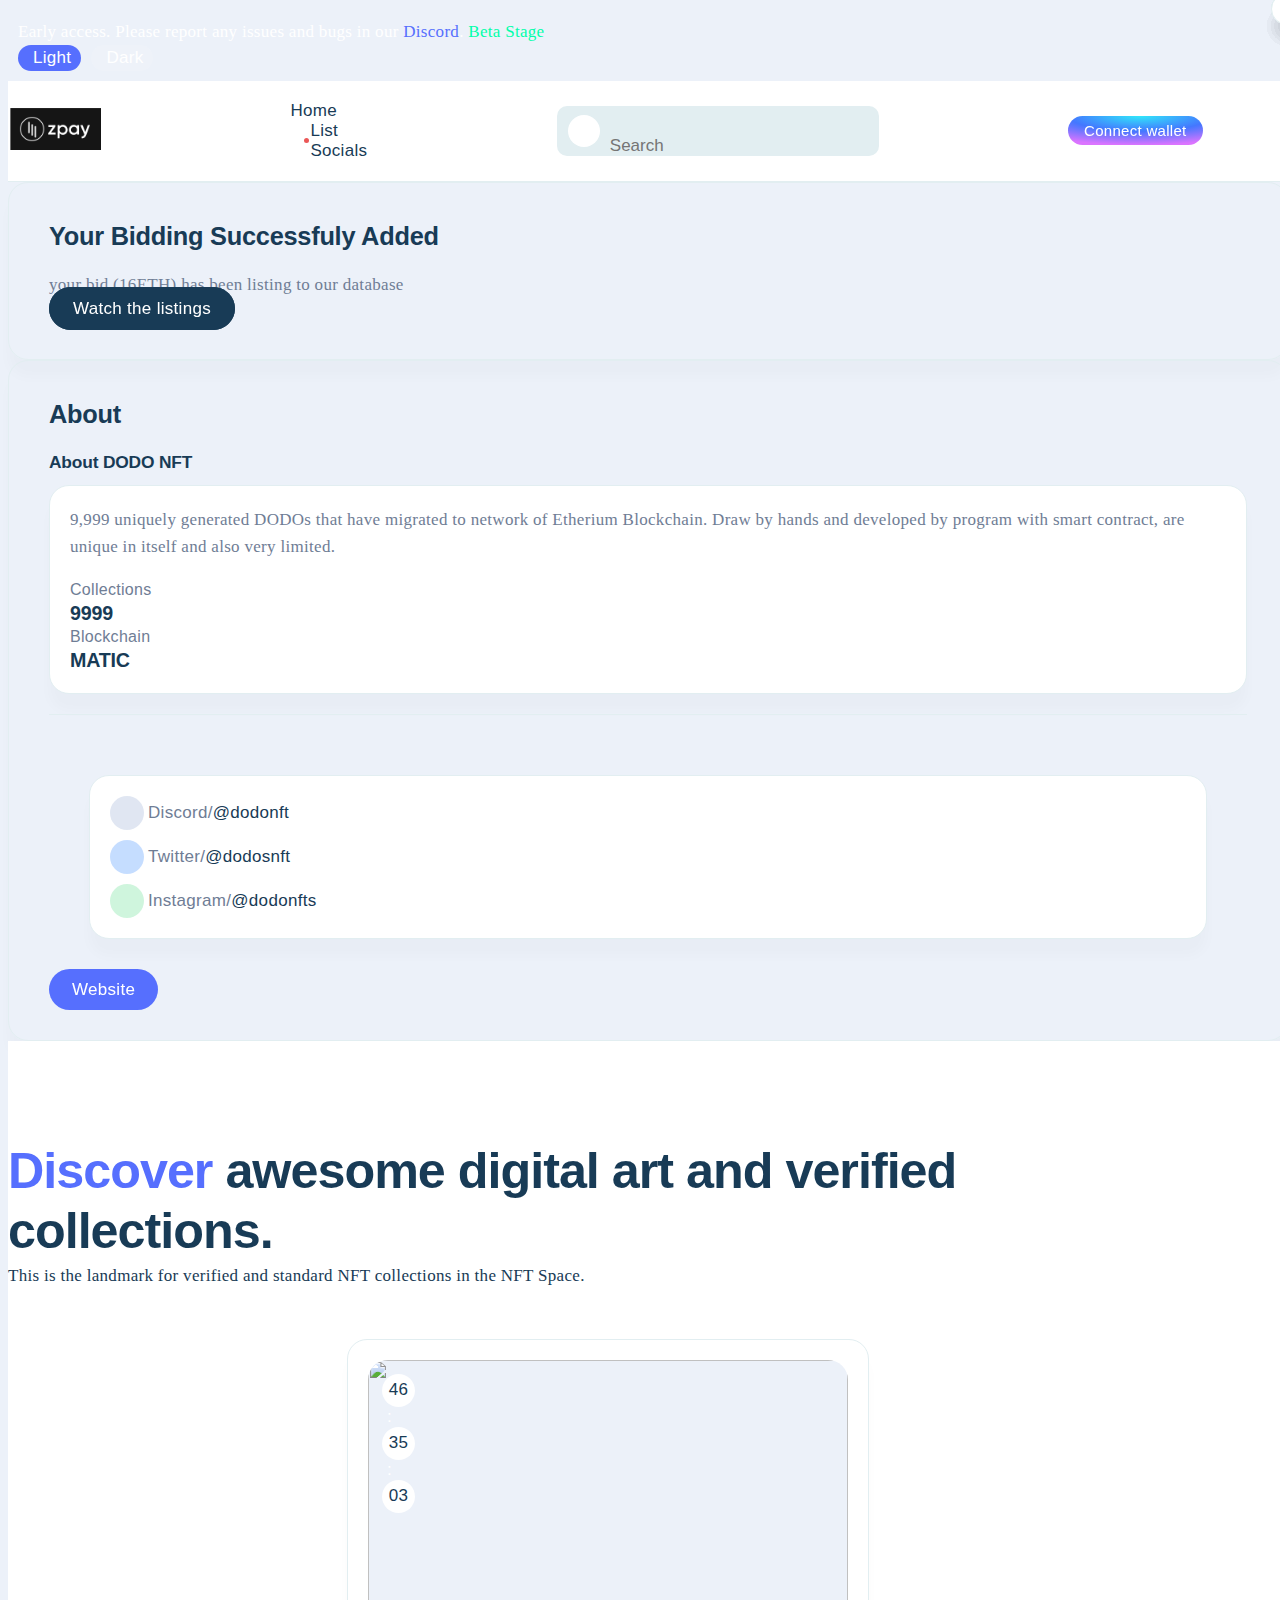
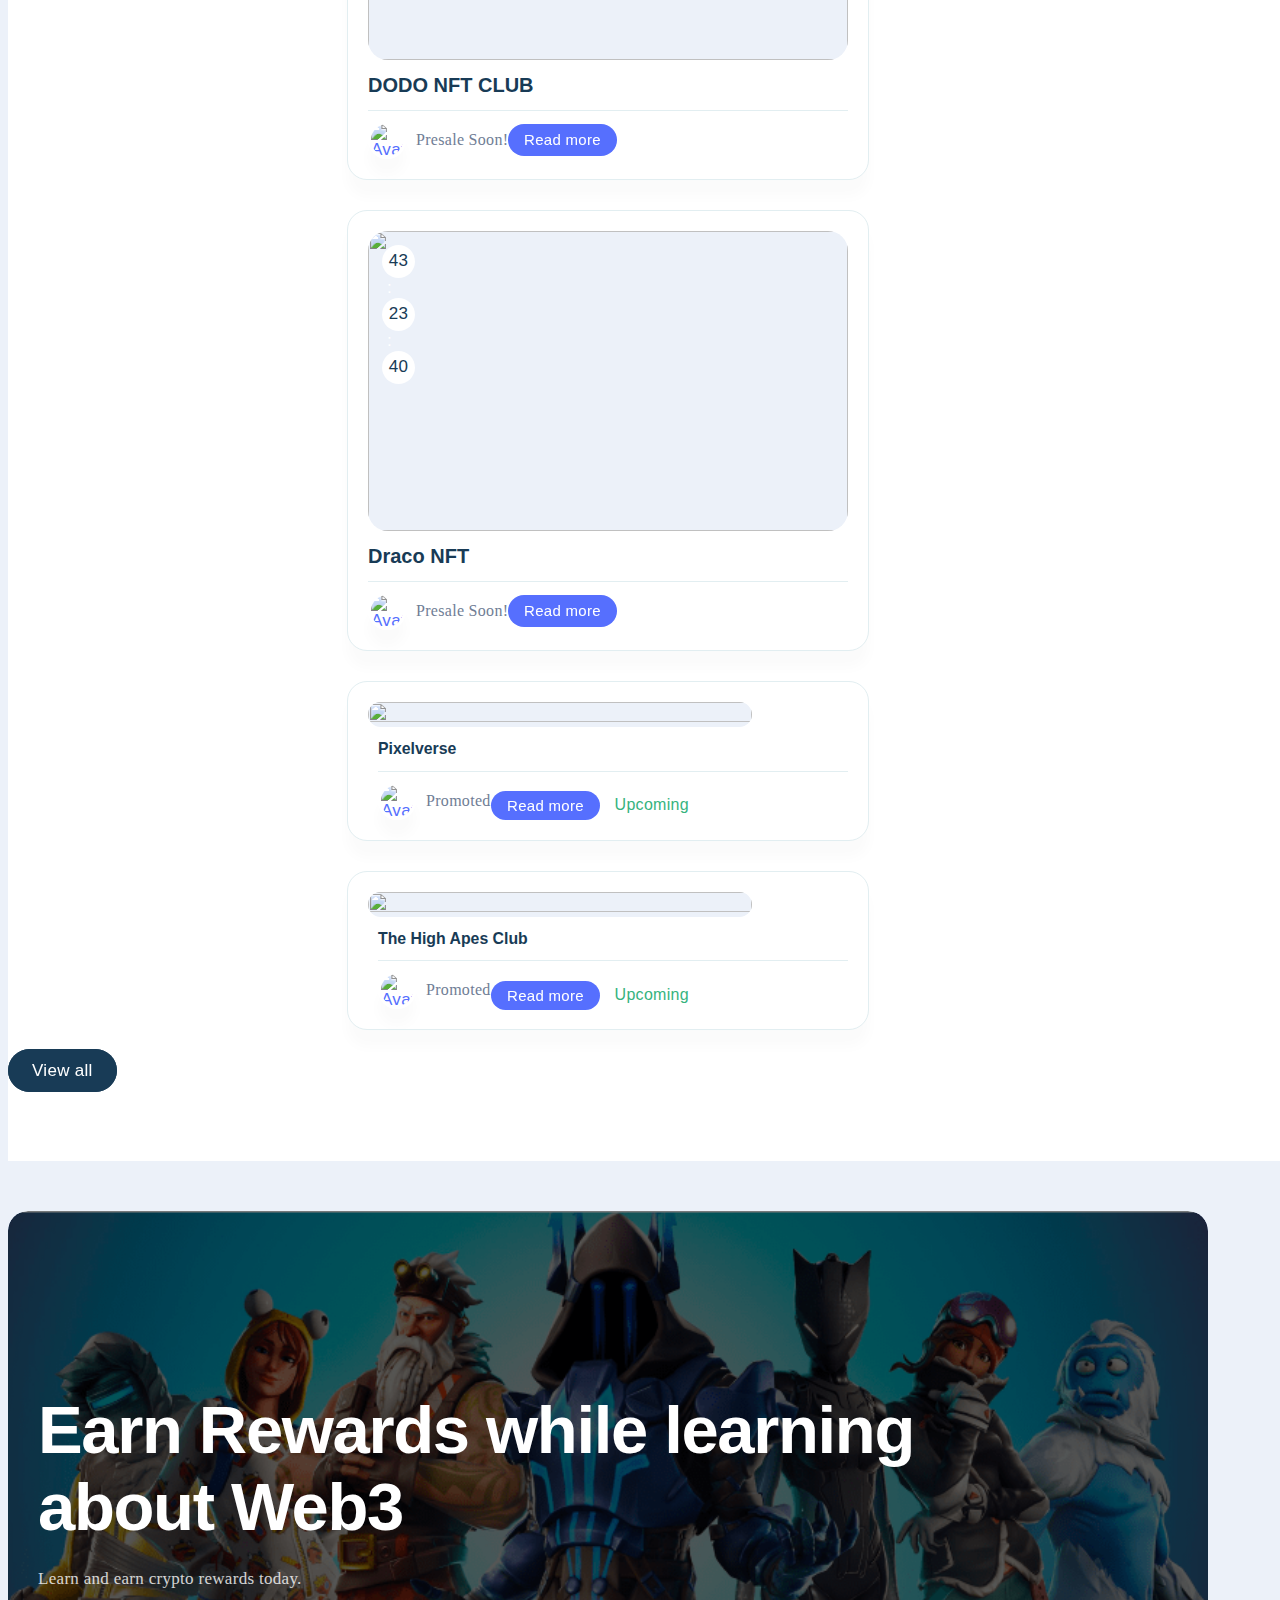
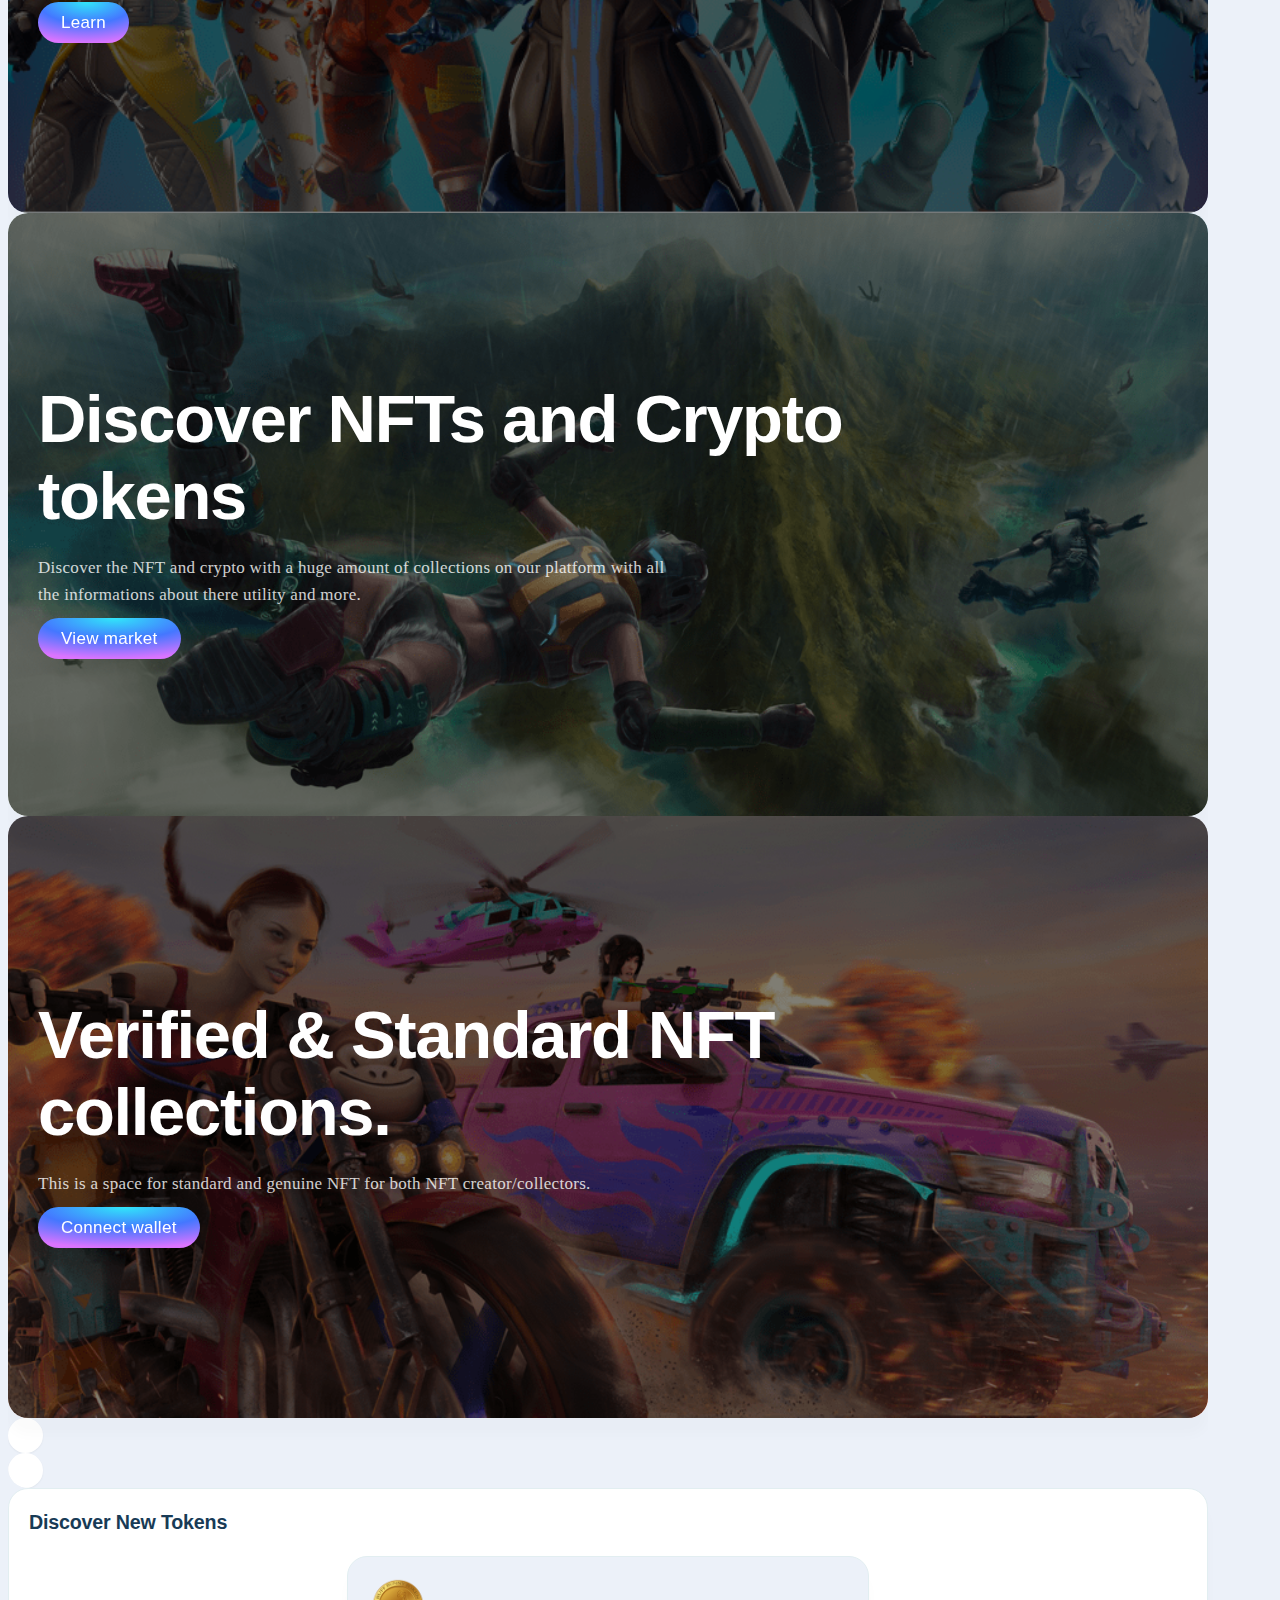
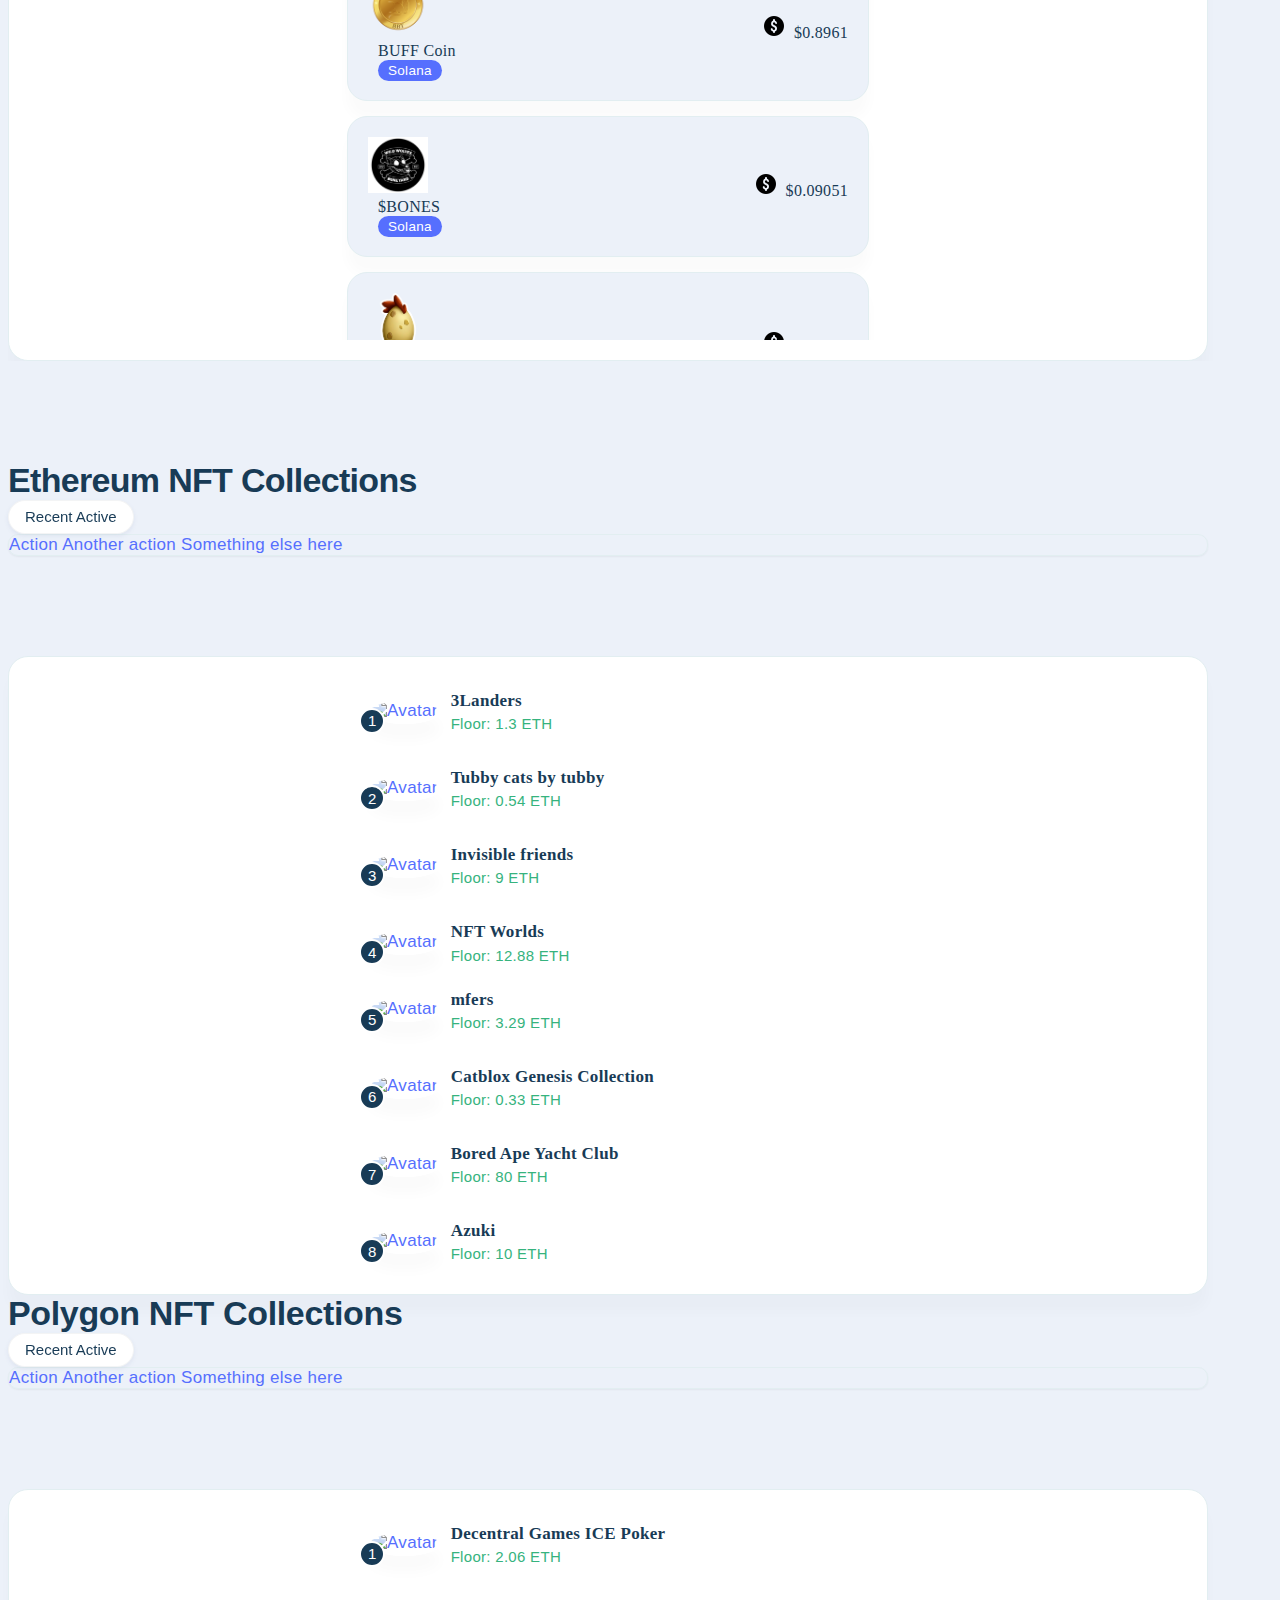
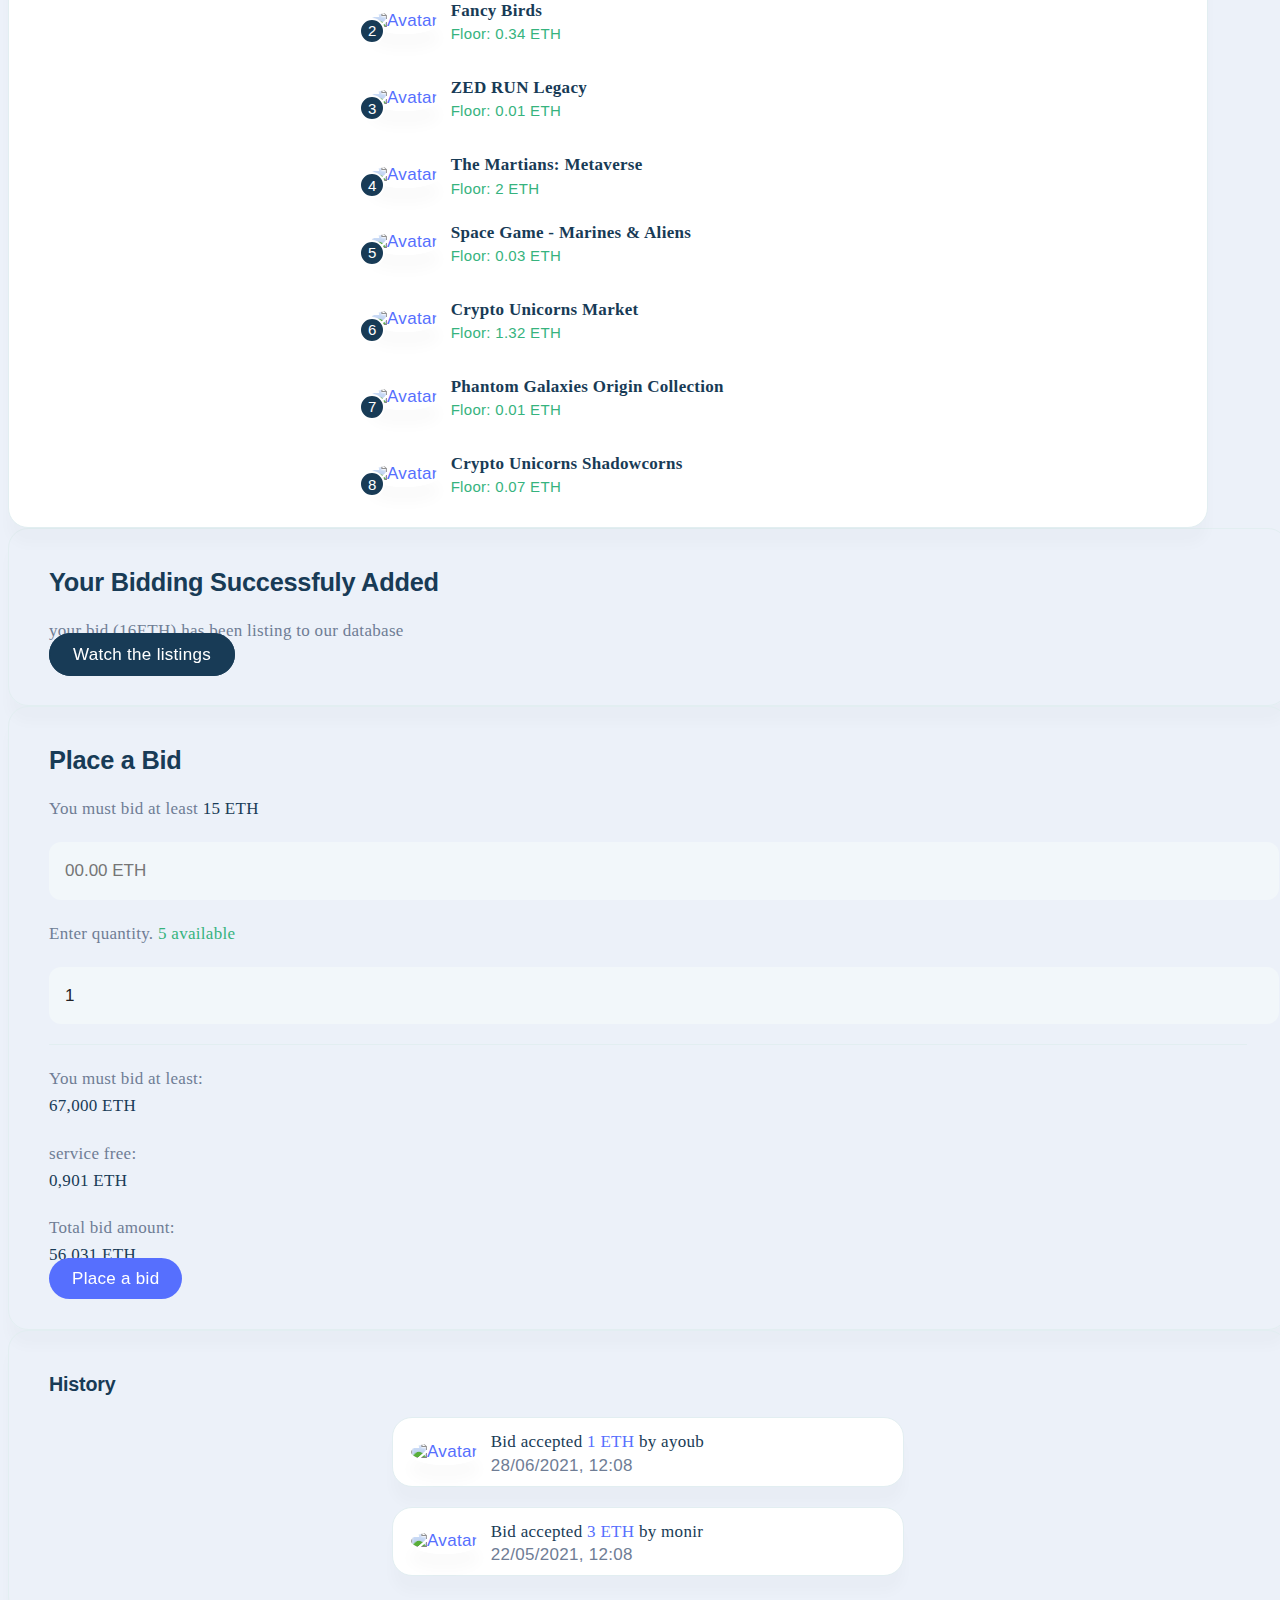
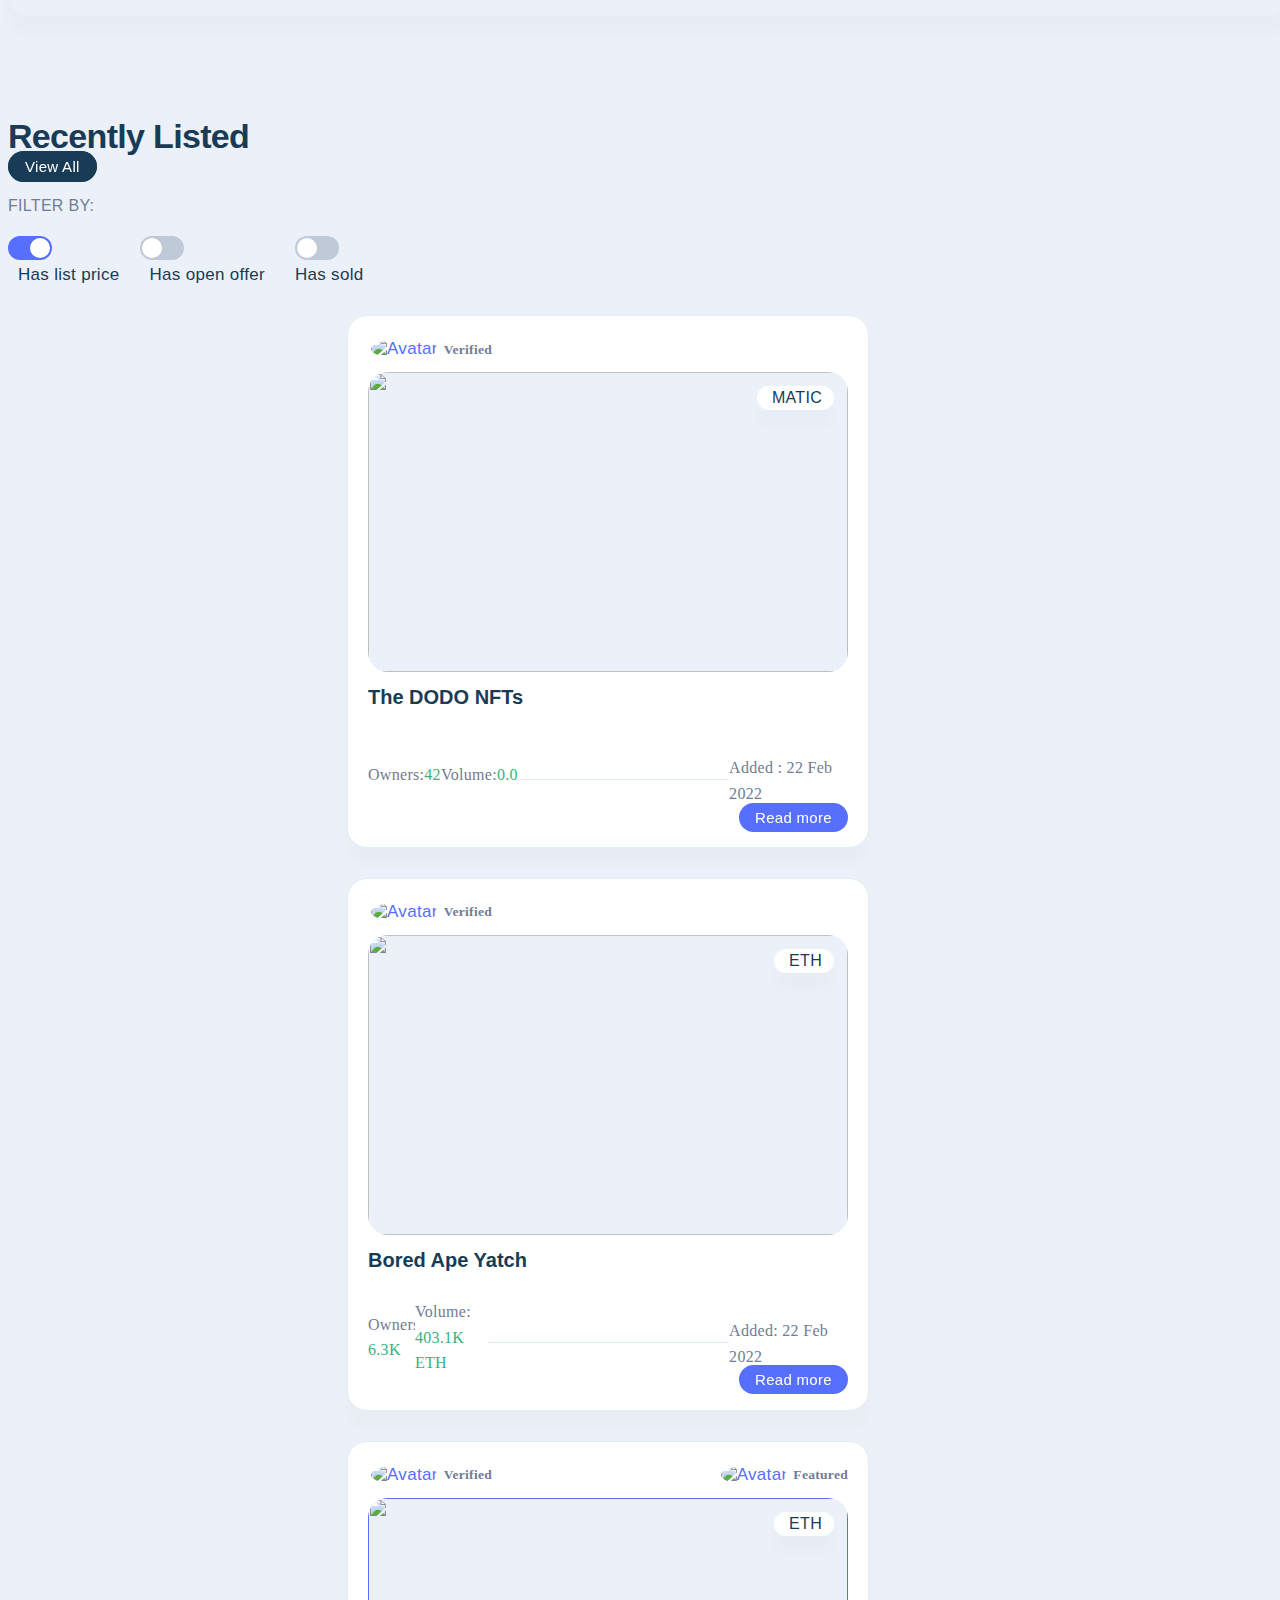
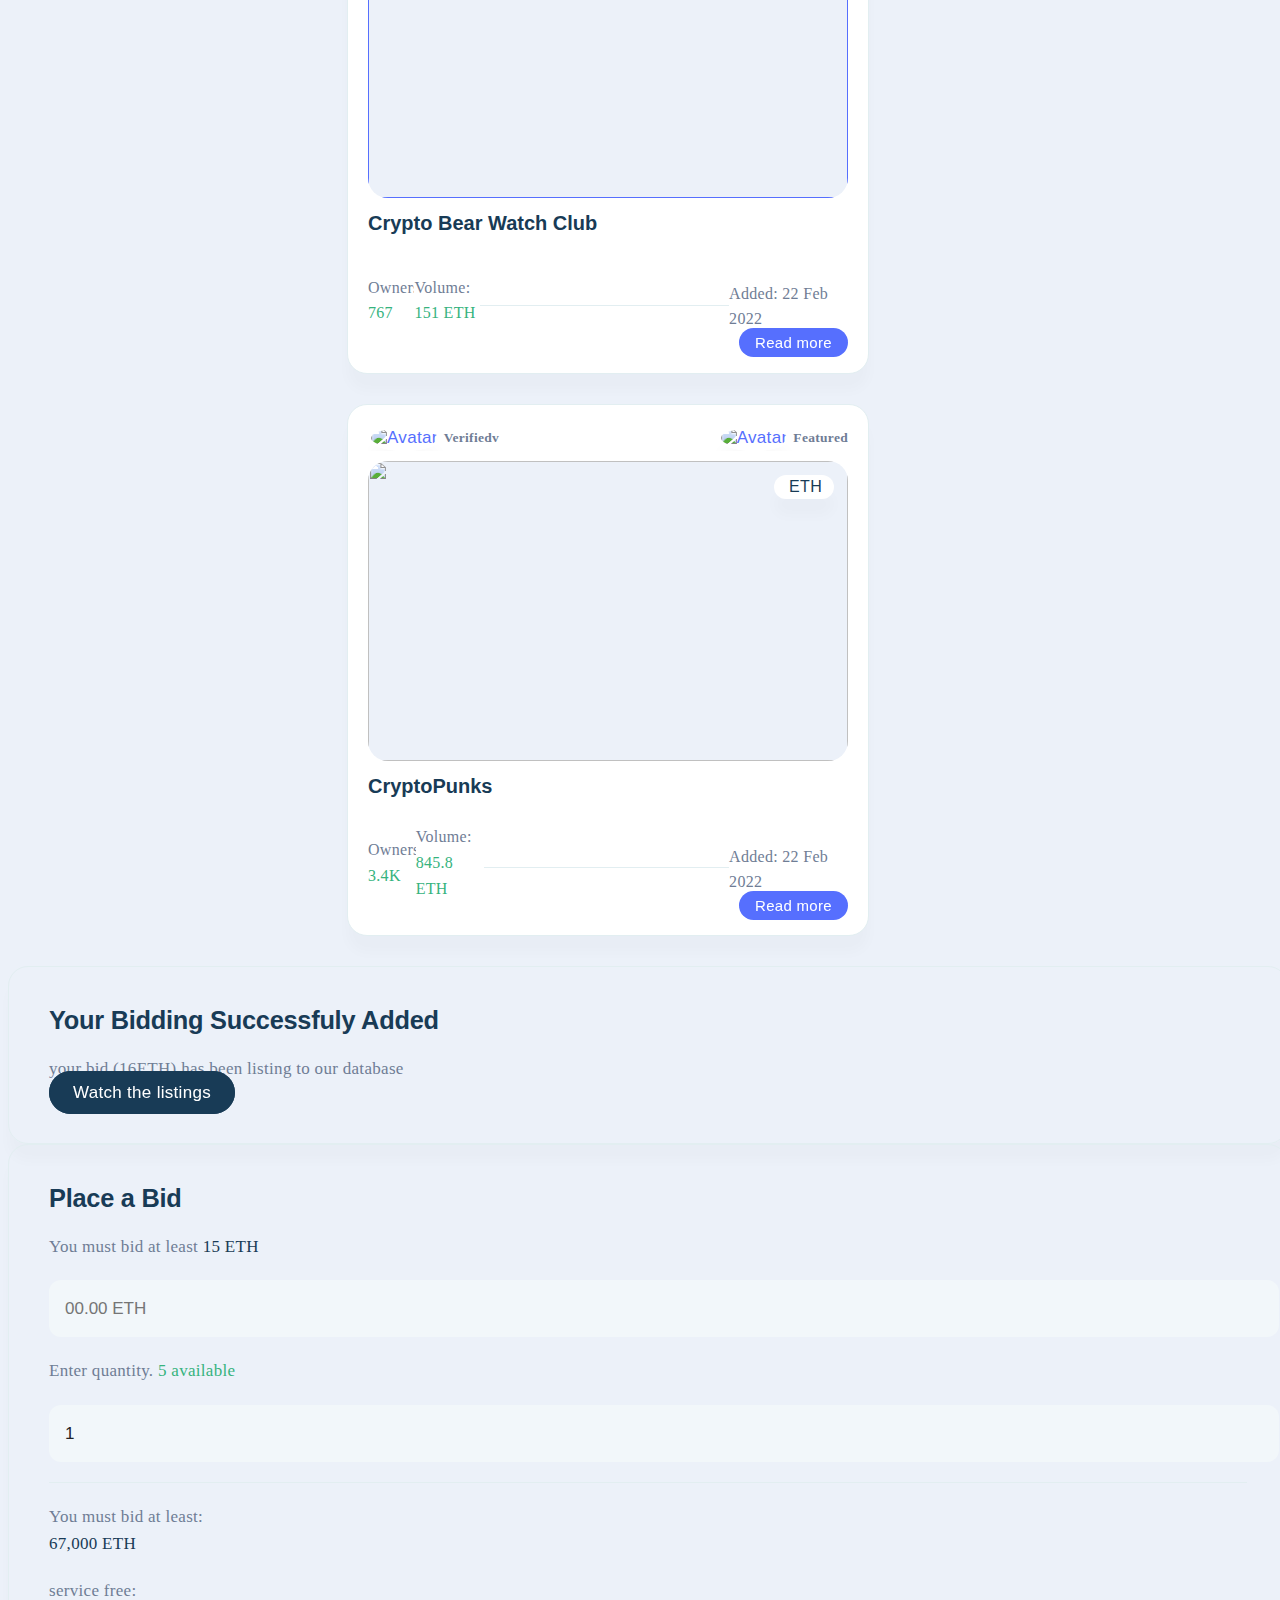
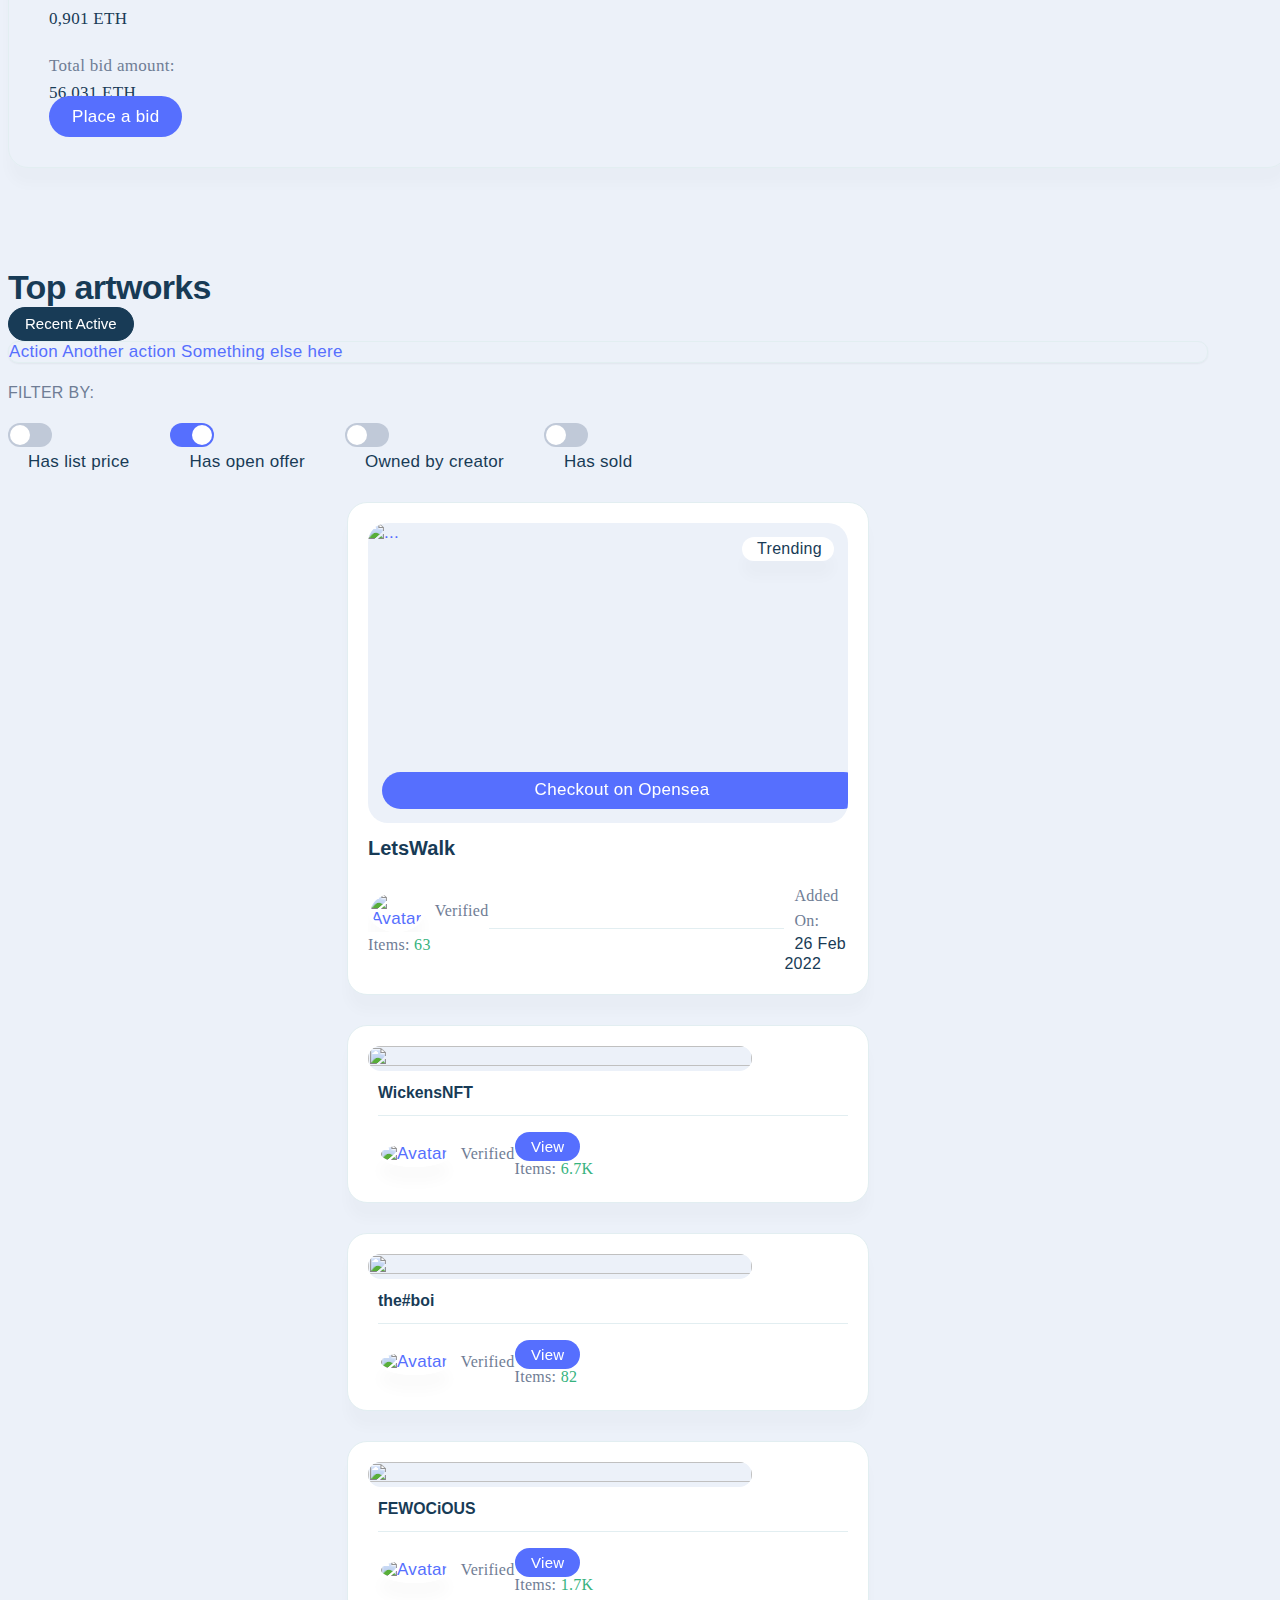
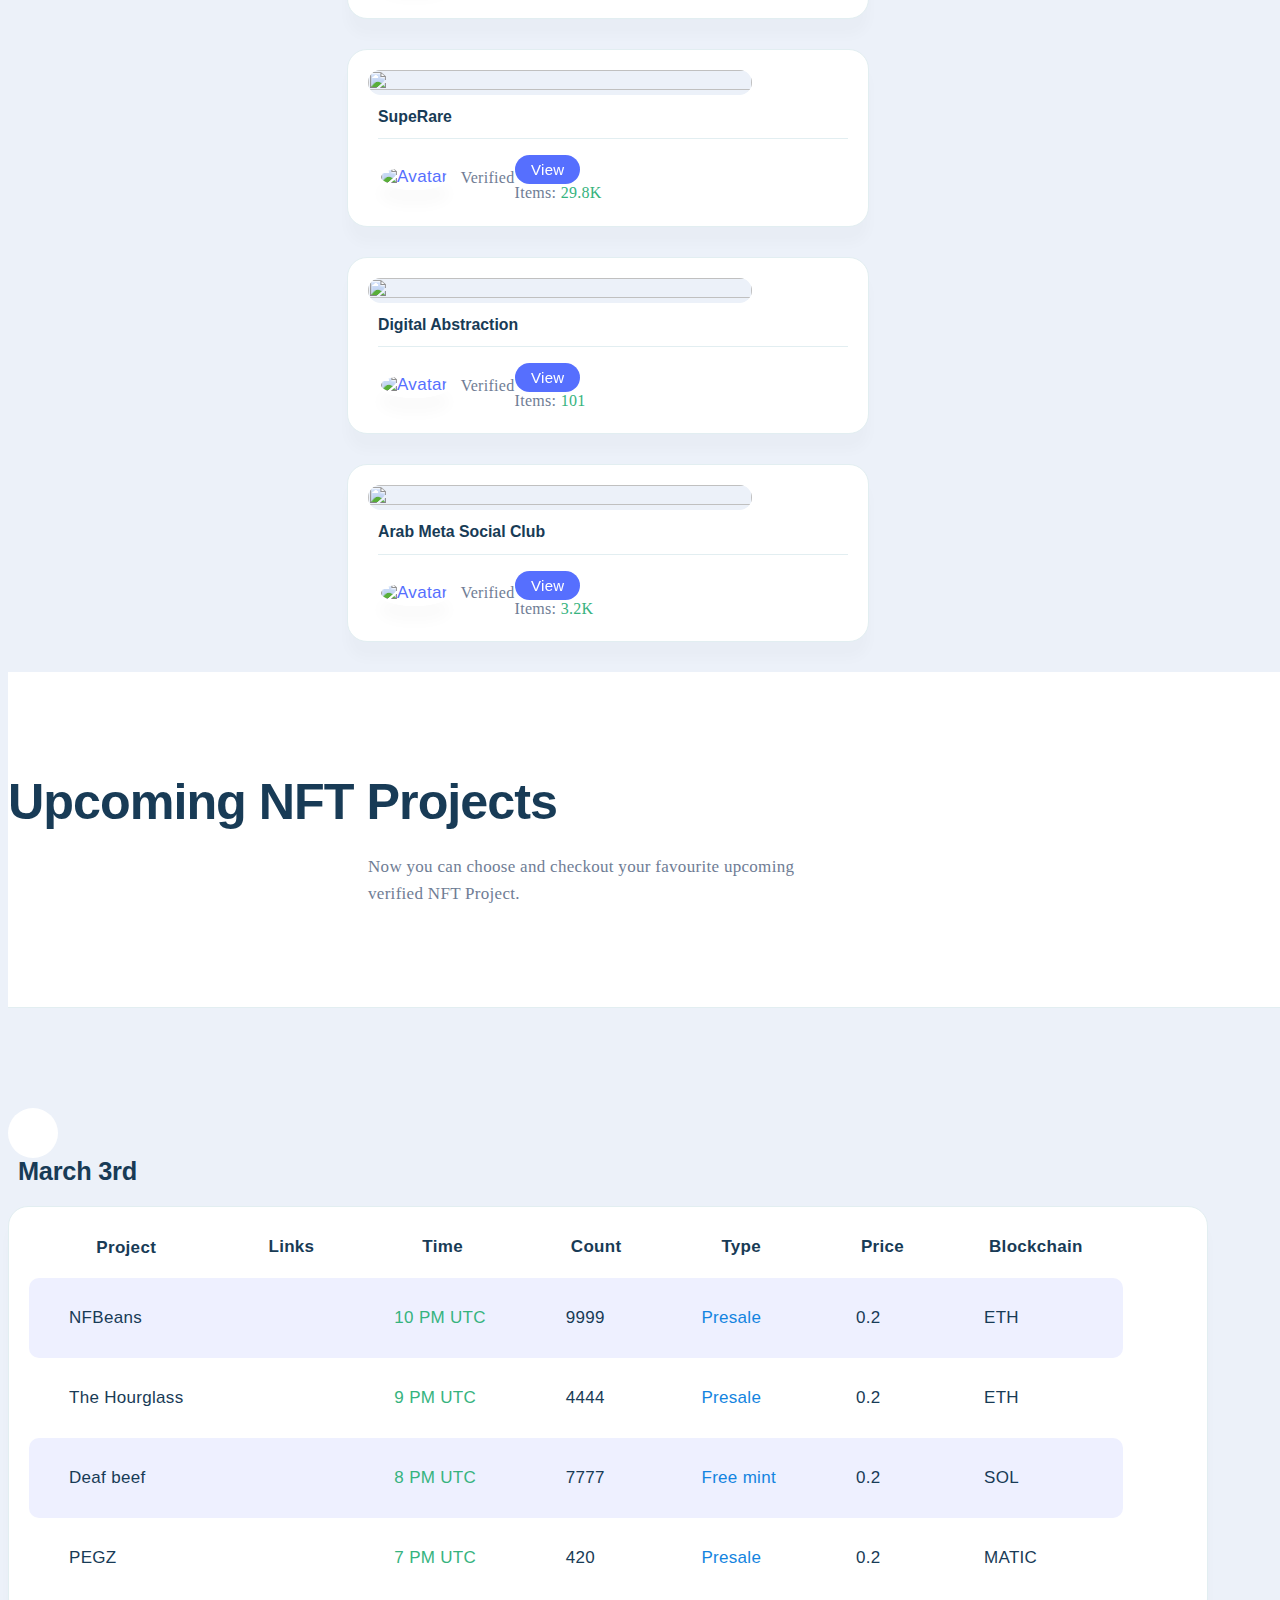
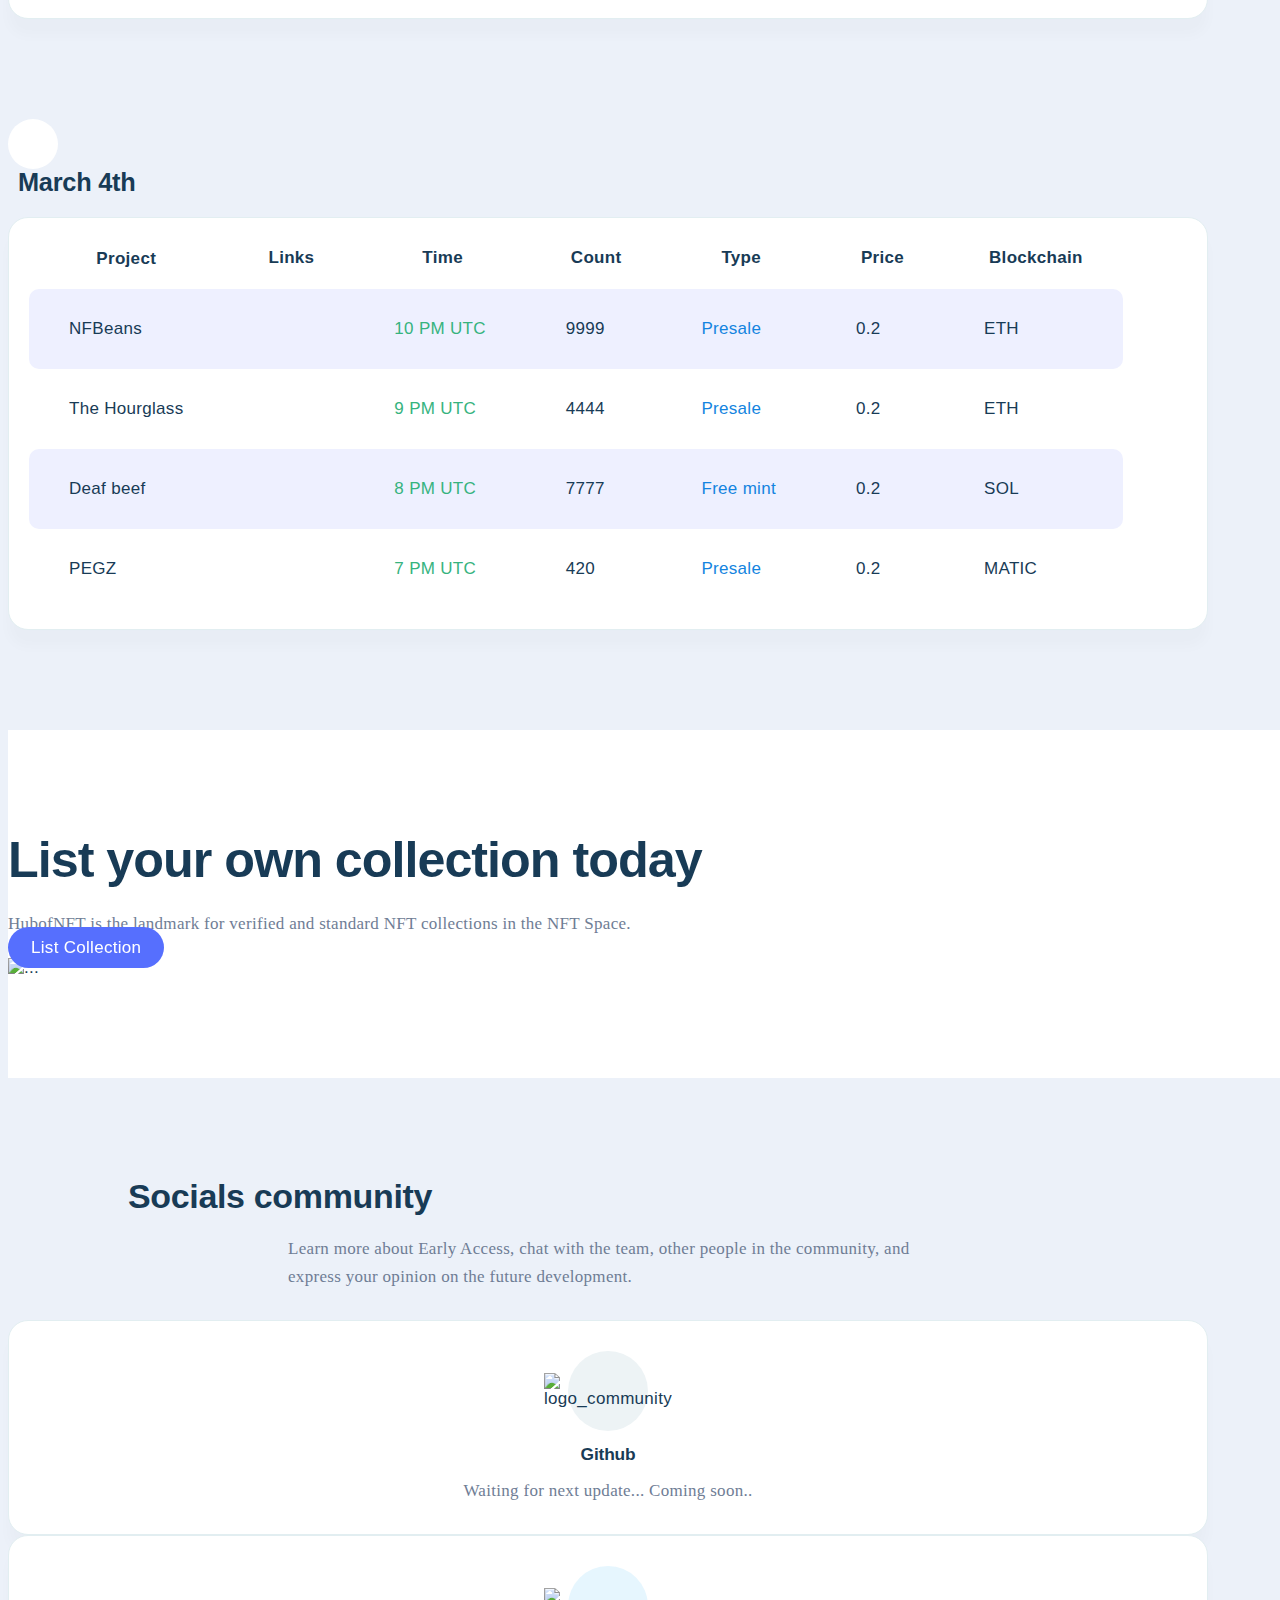
==== commit 2b747448: "update" ====
--- a/index.html
+++ b/index.html
@@ -883,7 +883,7 @@
 											<div class="card_body space-x-10">
 												<div class="d-flex space-x-10">
 													<div>
-														<a href="Item-details.html">
+														<a>
 															<img class="product__img"
 																src="../../assets/img/icons/221234-01-01.png"
 																alt="product">
@@ -907,7 +907,7 @@
 											<div class="card_body space-x-10">
 												<div class="d-flex space-x-10">
 													<div>
-														<a href="Item-details.html">
+														<a>
 															<img class="product__img"
 																src="../../assets/img/icons/woold.png" alt="product">
 														</a>
@@ -930,7 +930,7 @@
 											<div class="card_body space-x-10">
 												<div class="d-flex space-x-10">
 													<div>
-														<a href="Item-details.html">
+														<a>
 															<img class="product__img"
 																src="../../assets/img/icons/egg.png" alt="product">
 														</a>
@@ -952,7 +952,7 @@
 											<div class="card_body space-x-10">
 												<div class="d-flex space-x-10">
 													<div>
-														<a href="">
+														<a>
 															<img class="product__img"
 																src="../../assets/img/icons/plx.png" alt="product">
 														</a>
@@ -2302,7 +2302,7 @@
 					<div class="container">
 						<div class="space-x-10 d-flex align-items-center mb-20">
 							<div class="calendar_icon"><i class="ri-calendar-event-line"></i></div>
-							<h3>Feburary 28</h3>
+							<h3>March 3rd</h3>
 						</div>
 						<div class="box d-flex table-responsive">
 							<table class="table upcoming_projects">
@@ -2374,7 +2374,7 @@
 					<div class="container">
 						<div class="space-x-10 d-flex align-items-center mb-20">
 							<div class="calendar_icon"><i class="ri-calendar-event-line"></i></div>
-							<h3>March 1st</h3>
+							<h3>March 4th</h3>
 						</div>
 						<div class="box d-flex table-responsive">
 							<table class="table upcoming_projects">
@@ -2470,10 +2470,10 @@
 					<div class="community">
 						<div class="section__head space-y-20">
 							<h3 class="section__title text-center">Socials community</h3>
-							<p class="section__text text-center"> Learn more about NFT HUB, chat
+							<p class="section__text text-center"> Learn more about Early Access, chat
 								with the team,
 								other people in the community, and express your opinion on the
-								future development of HubOfNFT. </p>
+								future development. </p>
 						</div>
 
 						<div class="community__items">
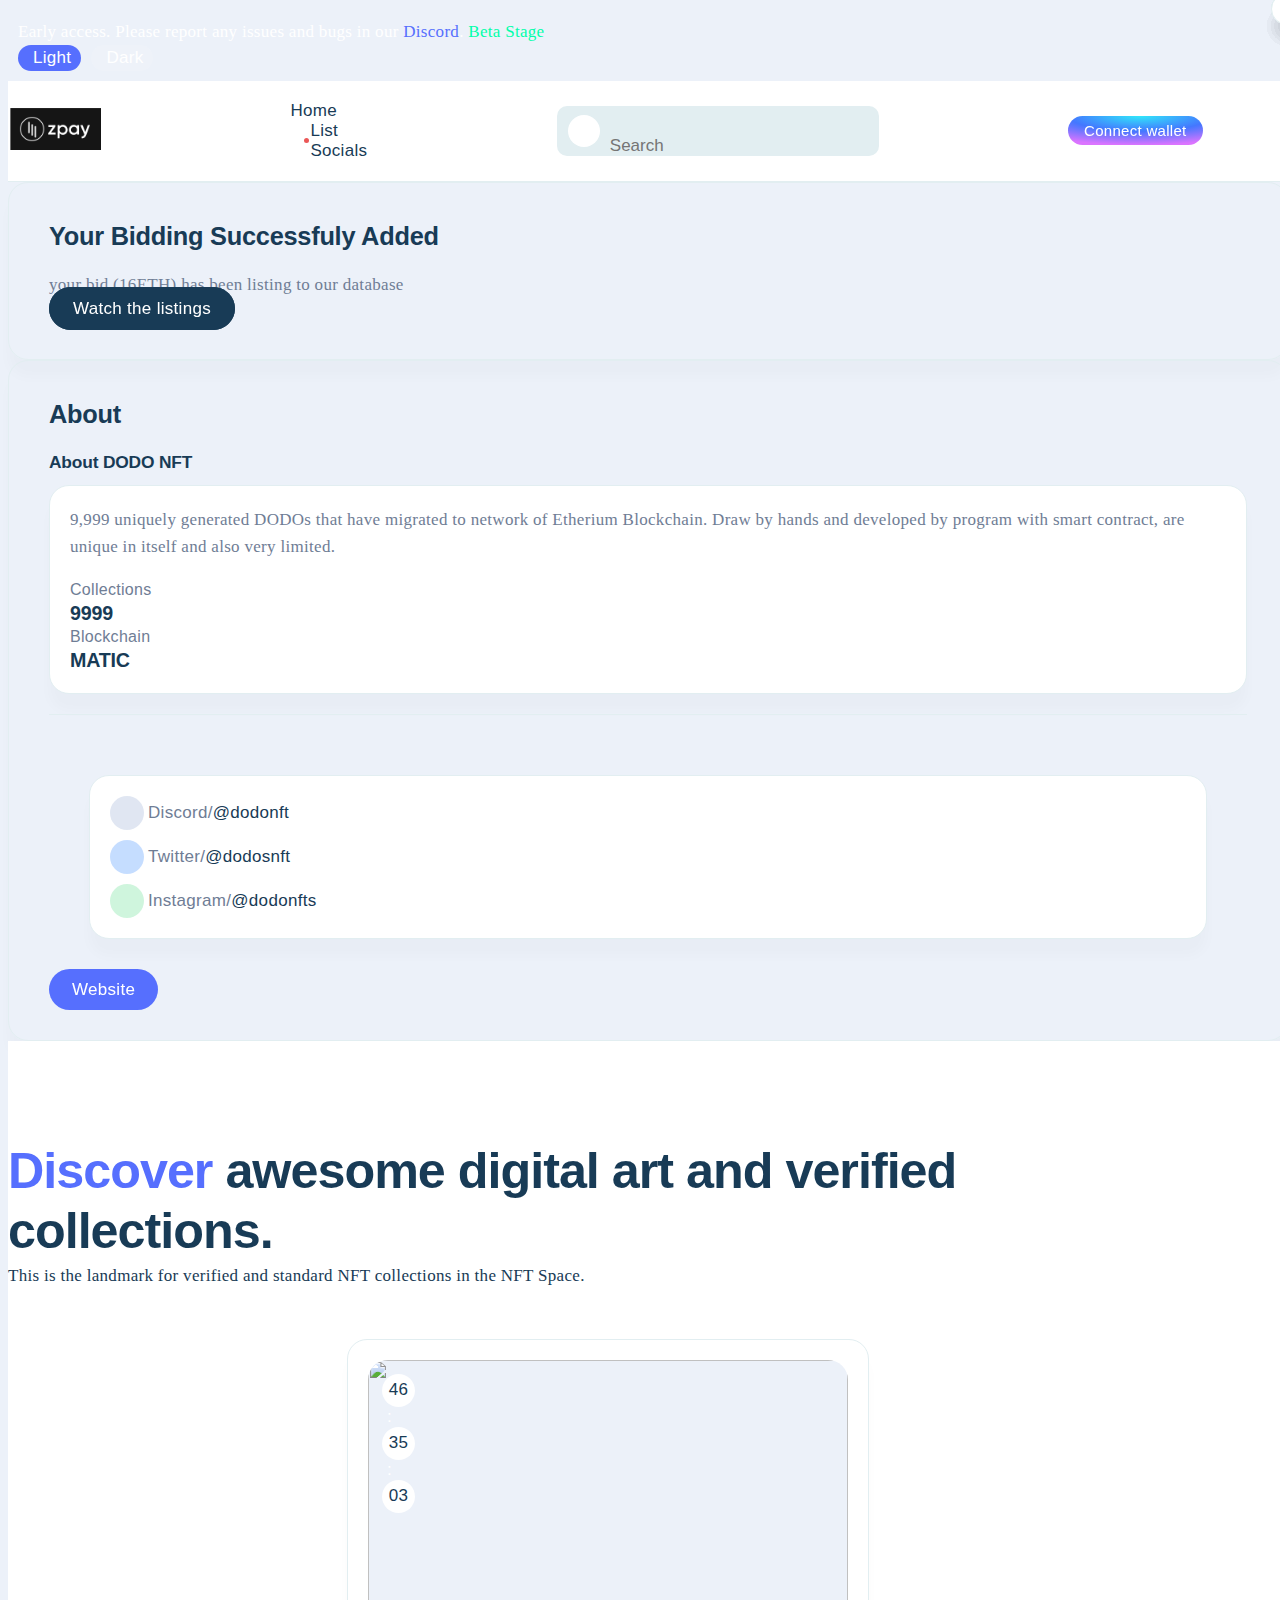
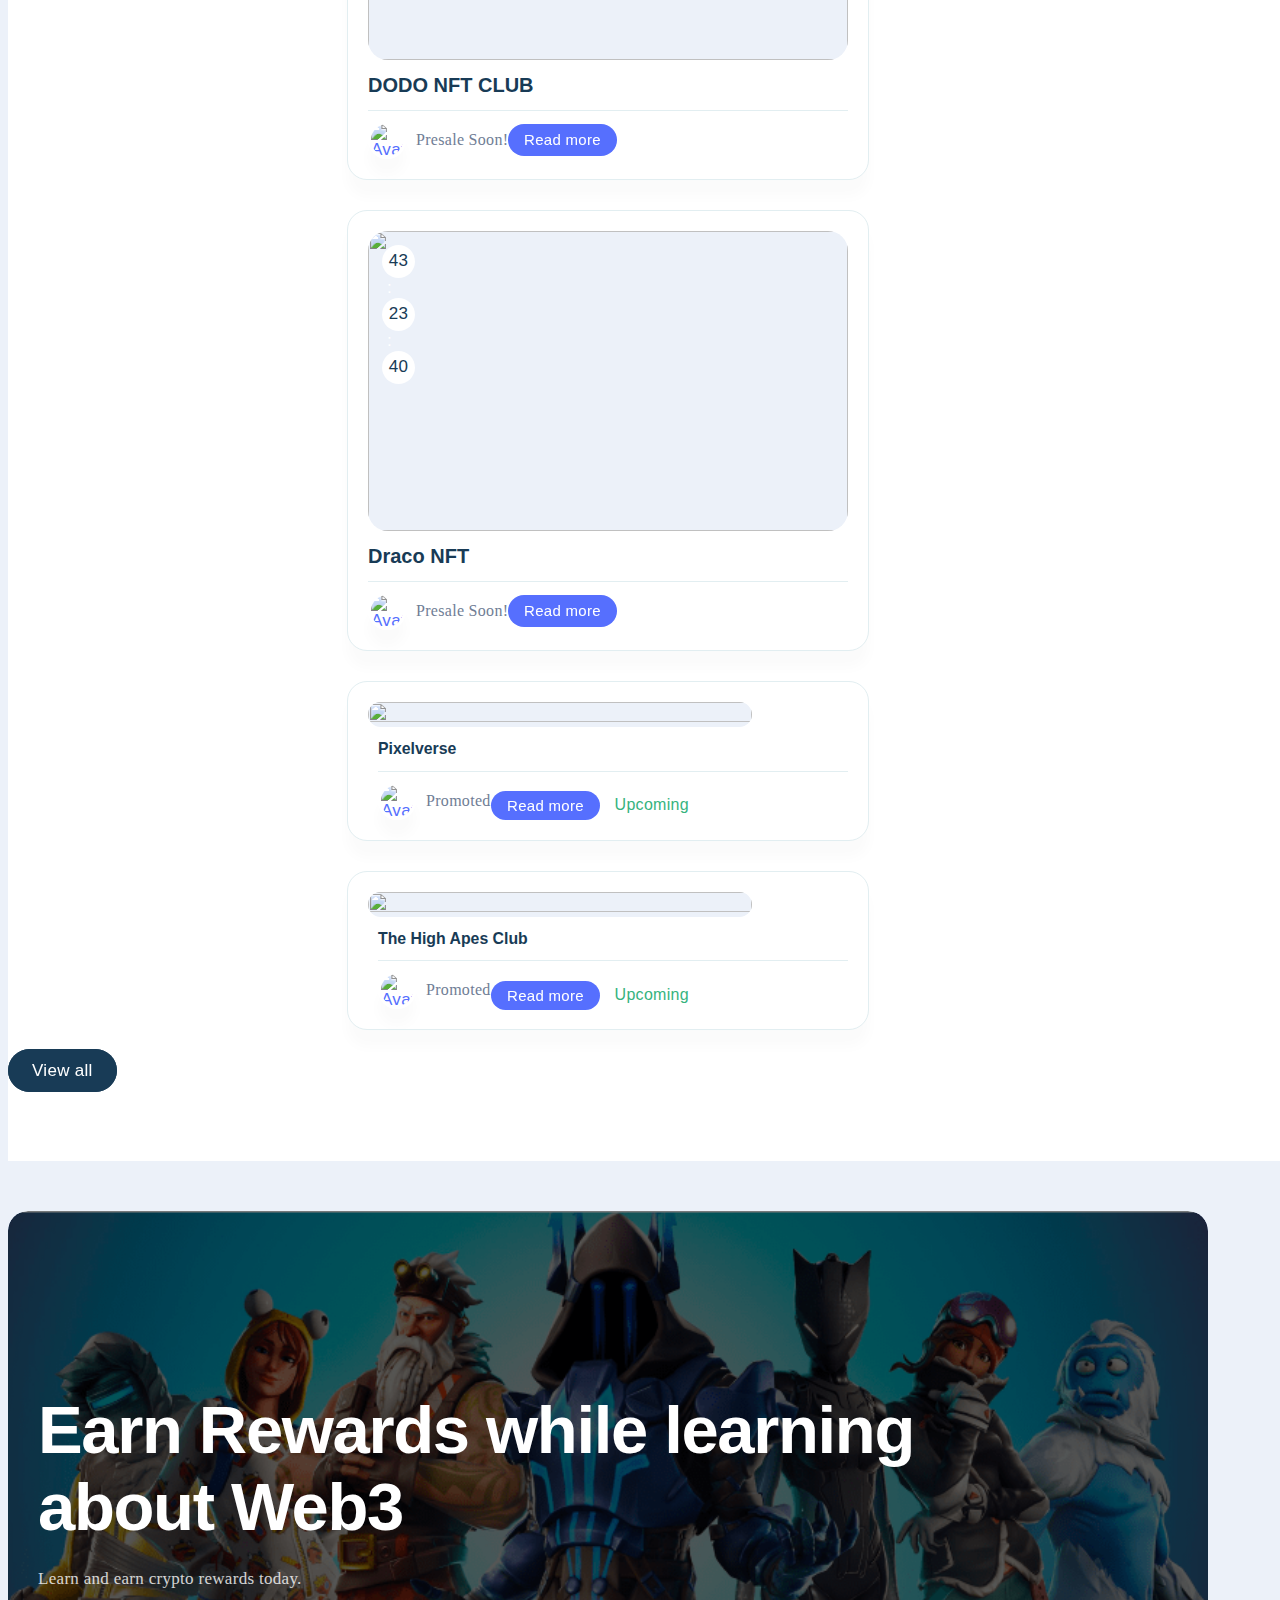
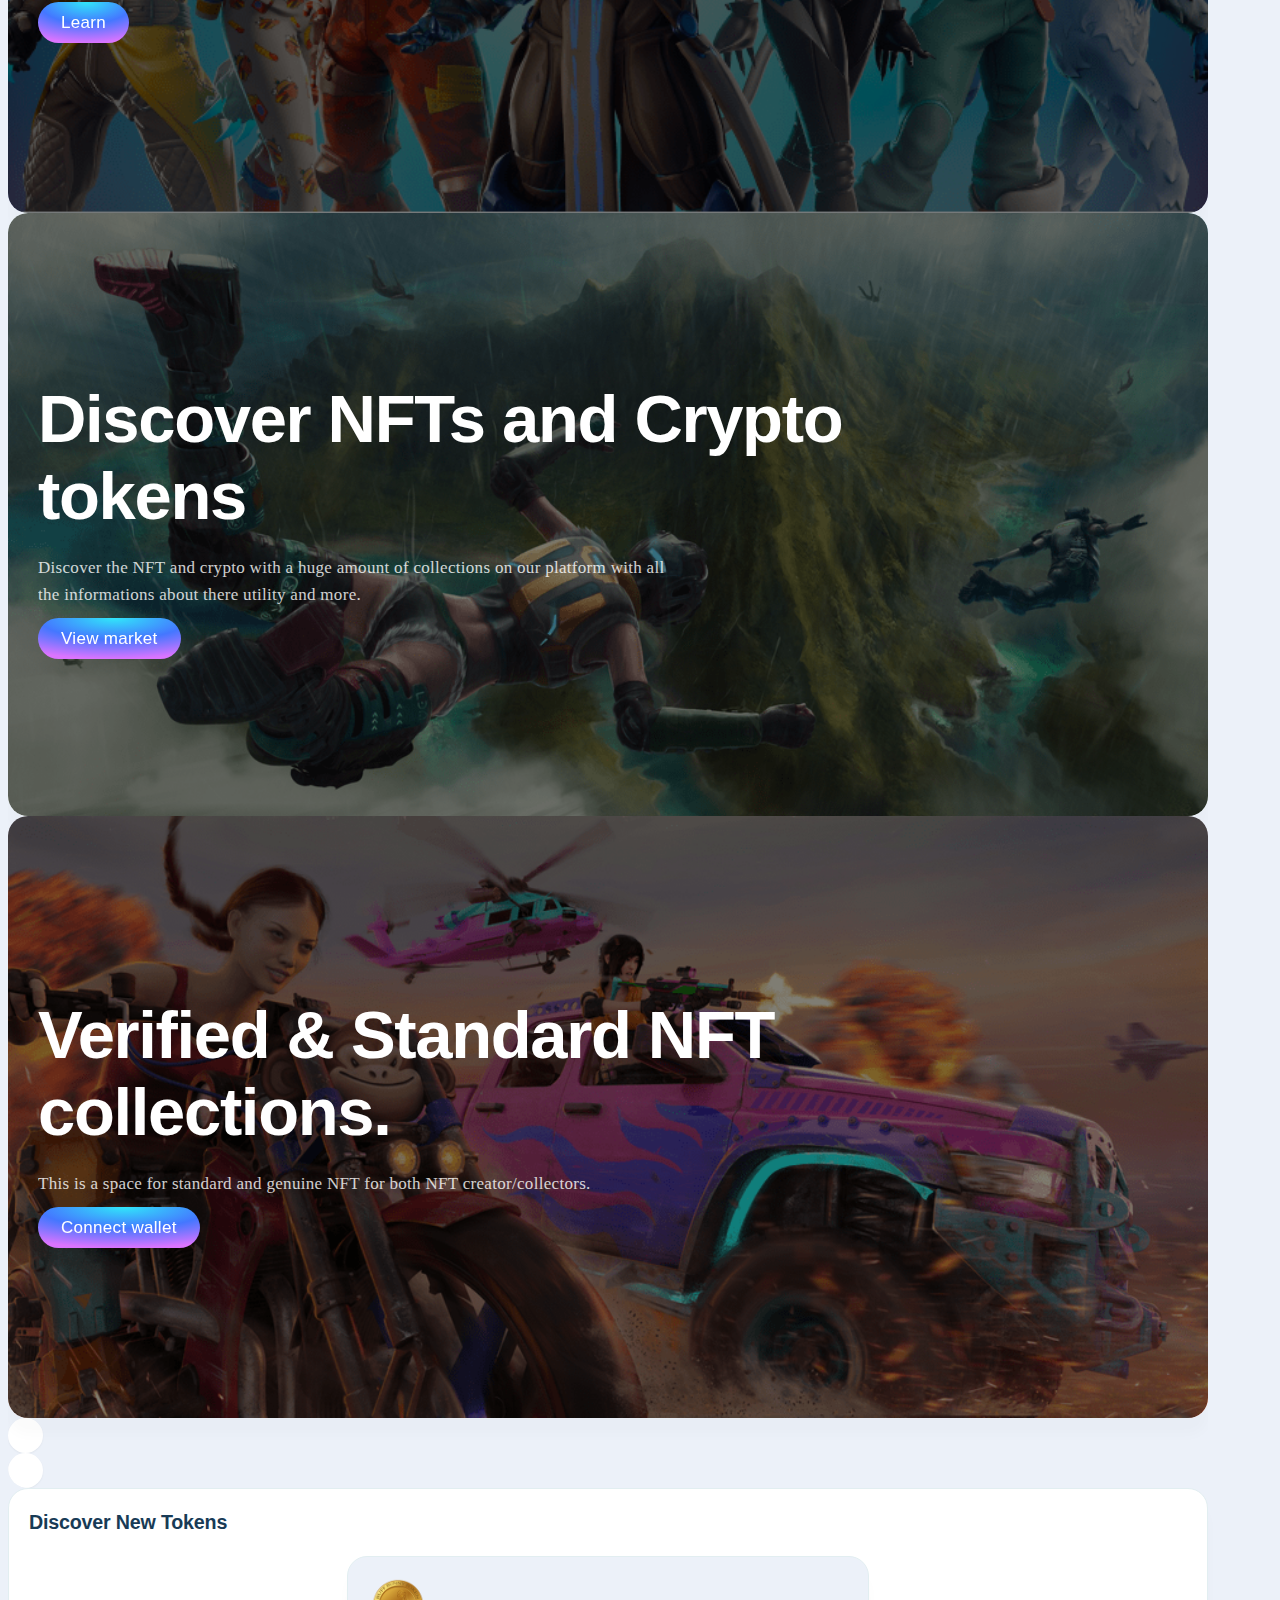
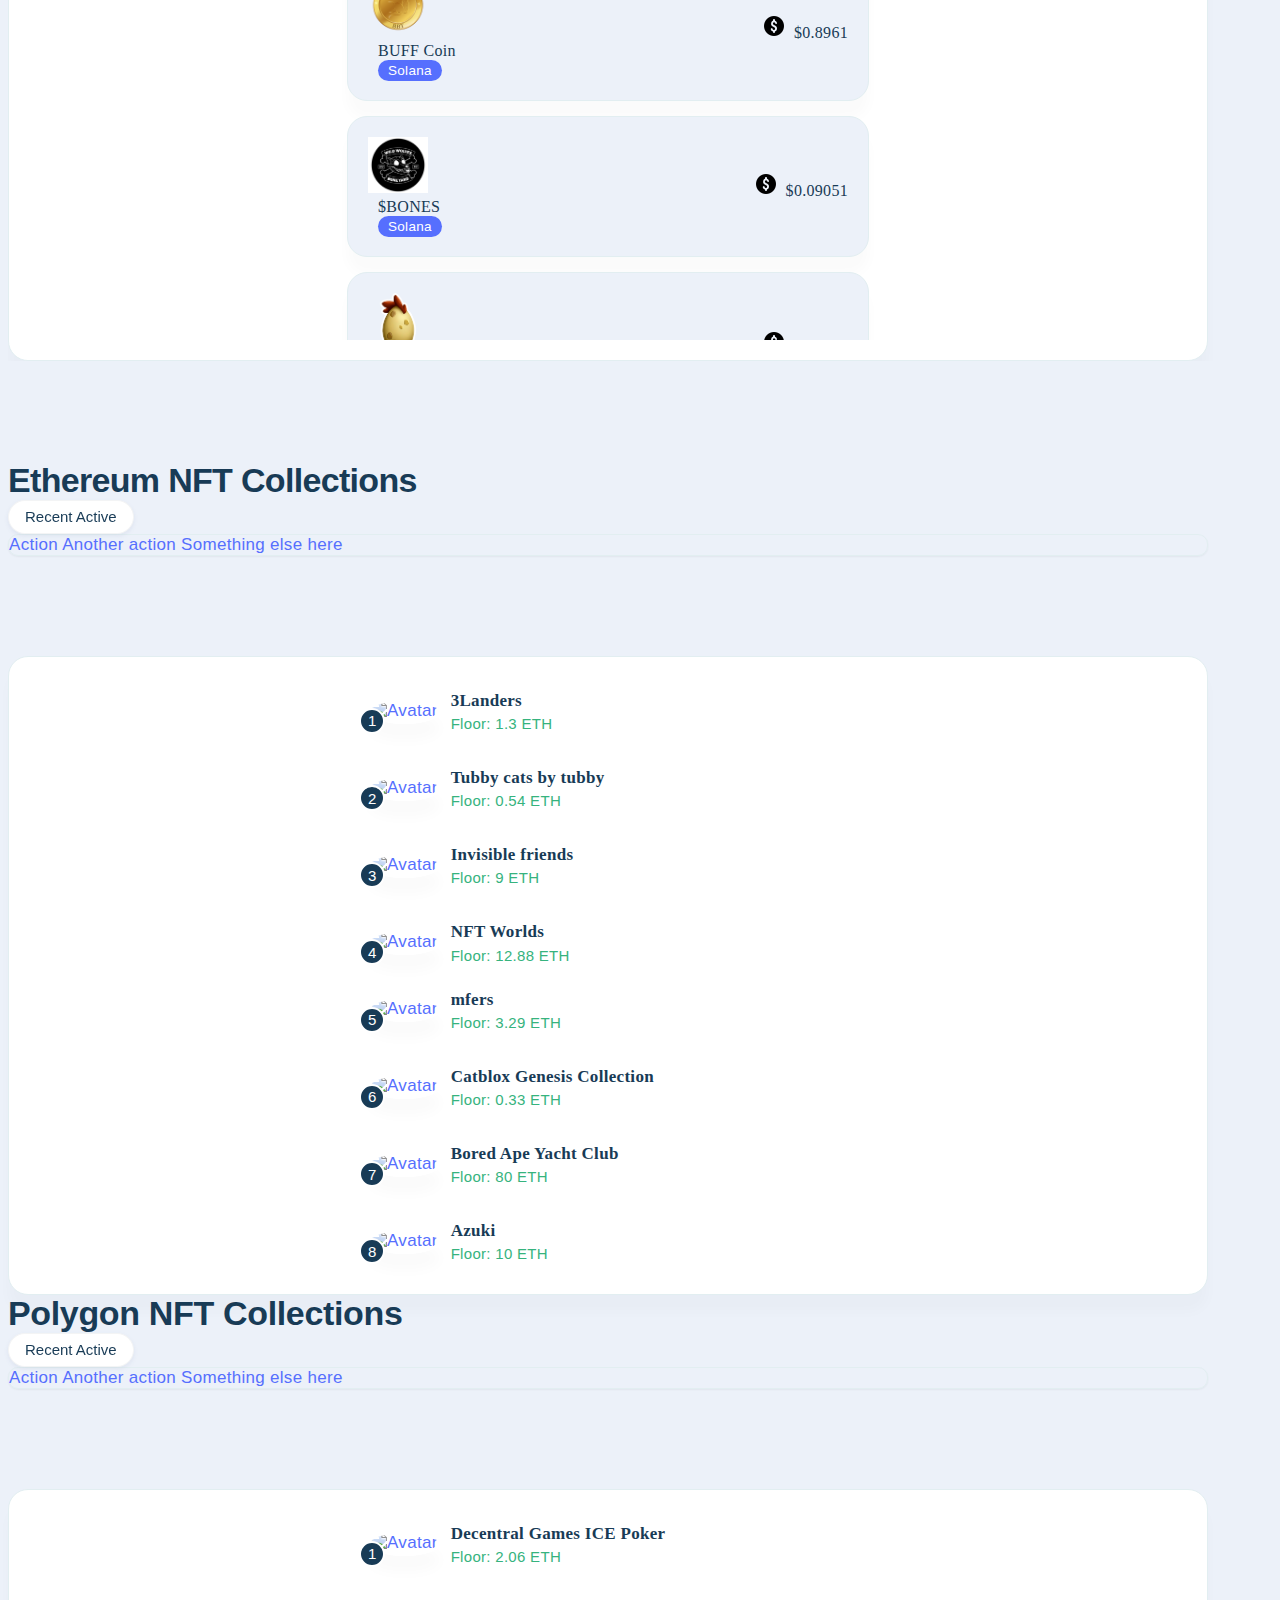
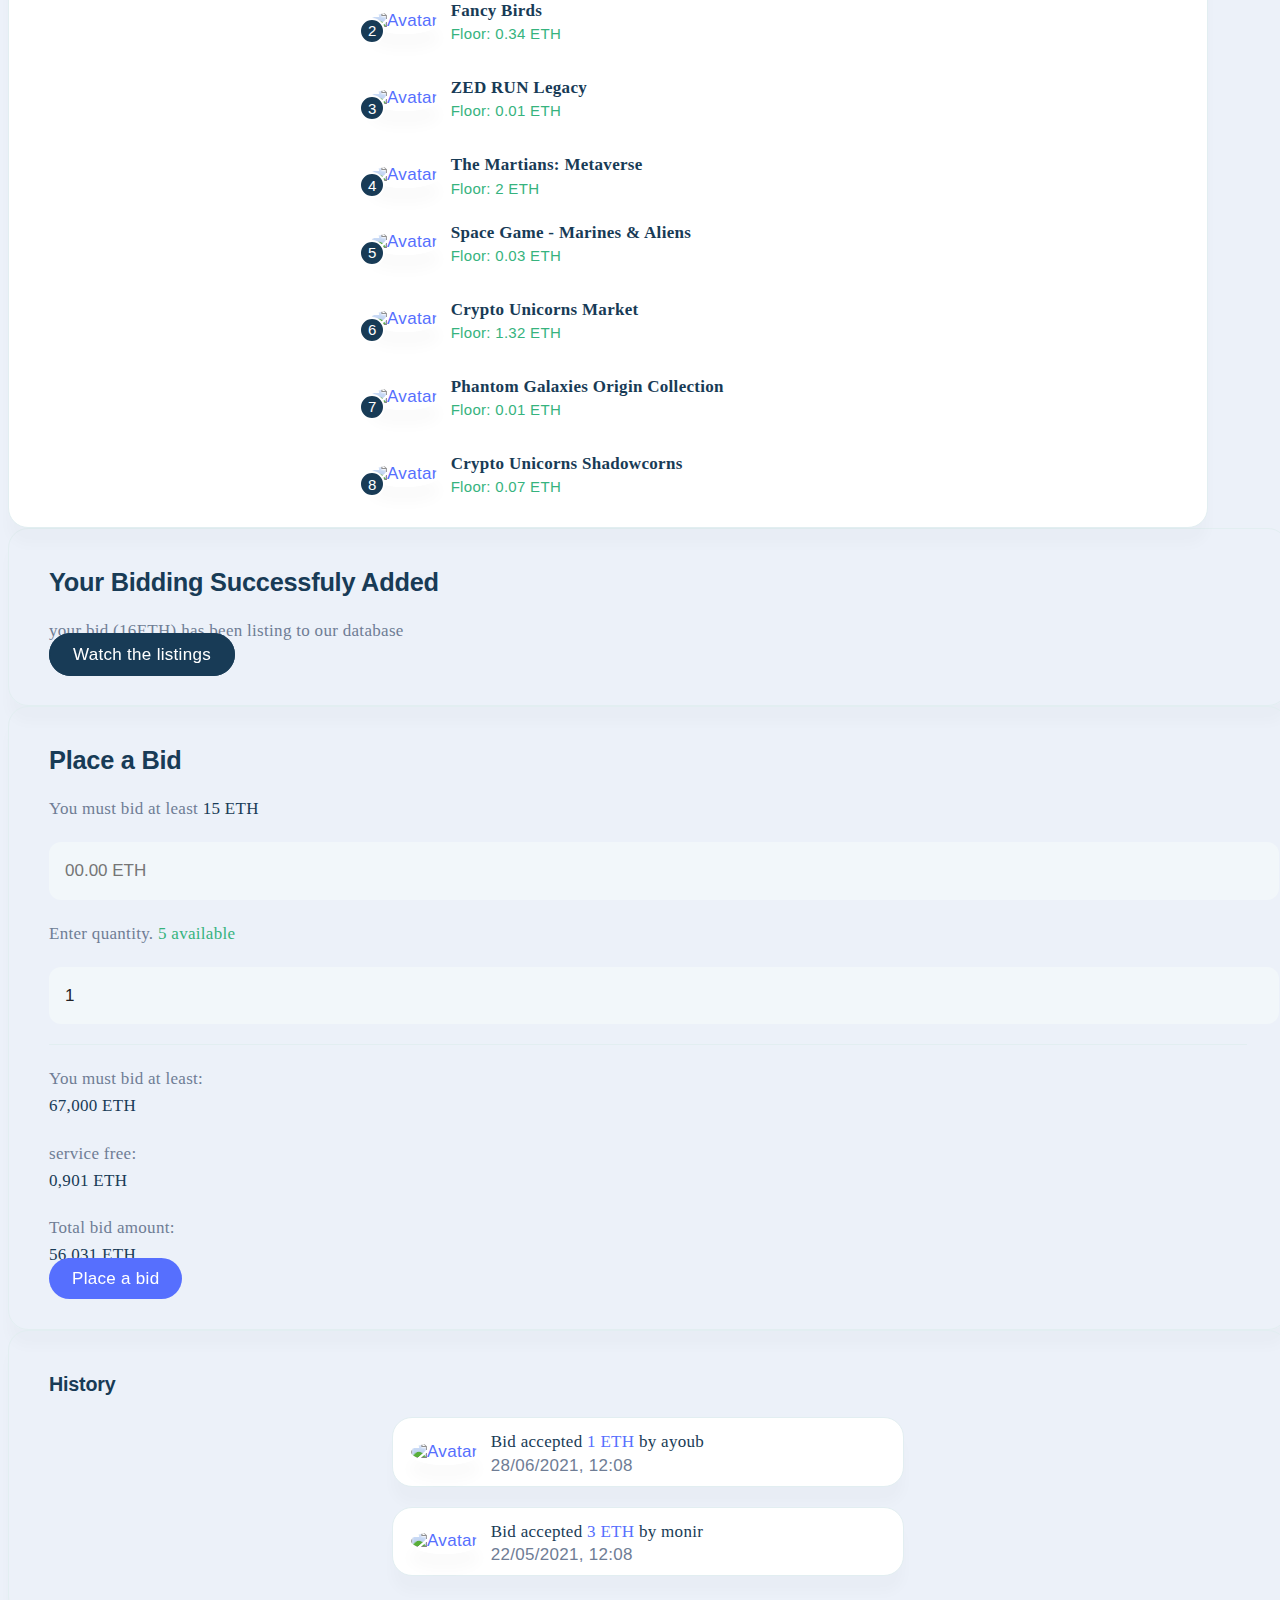
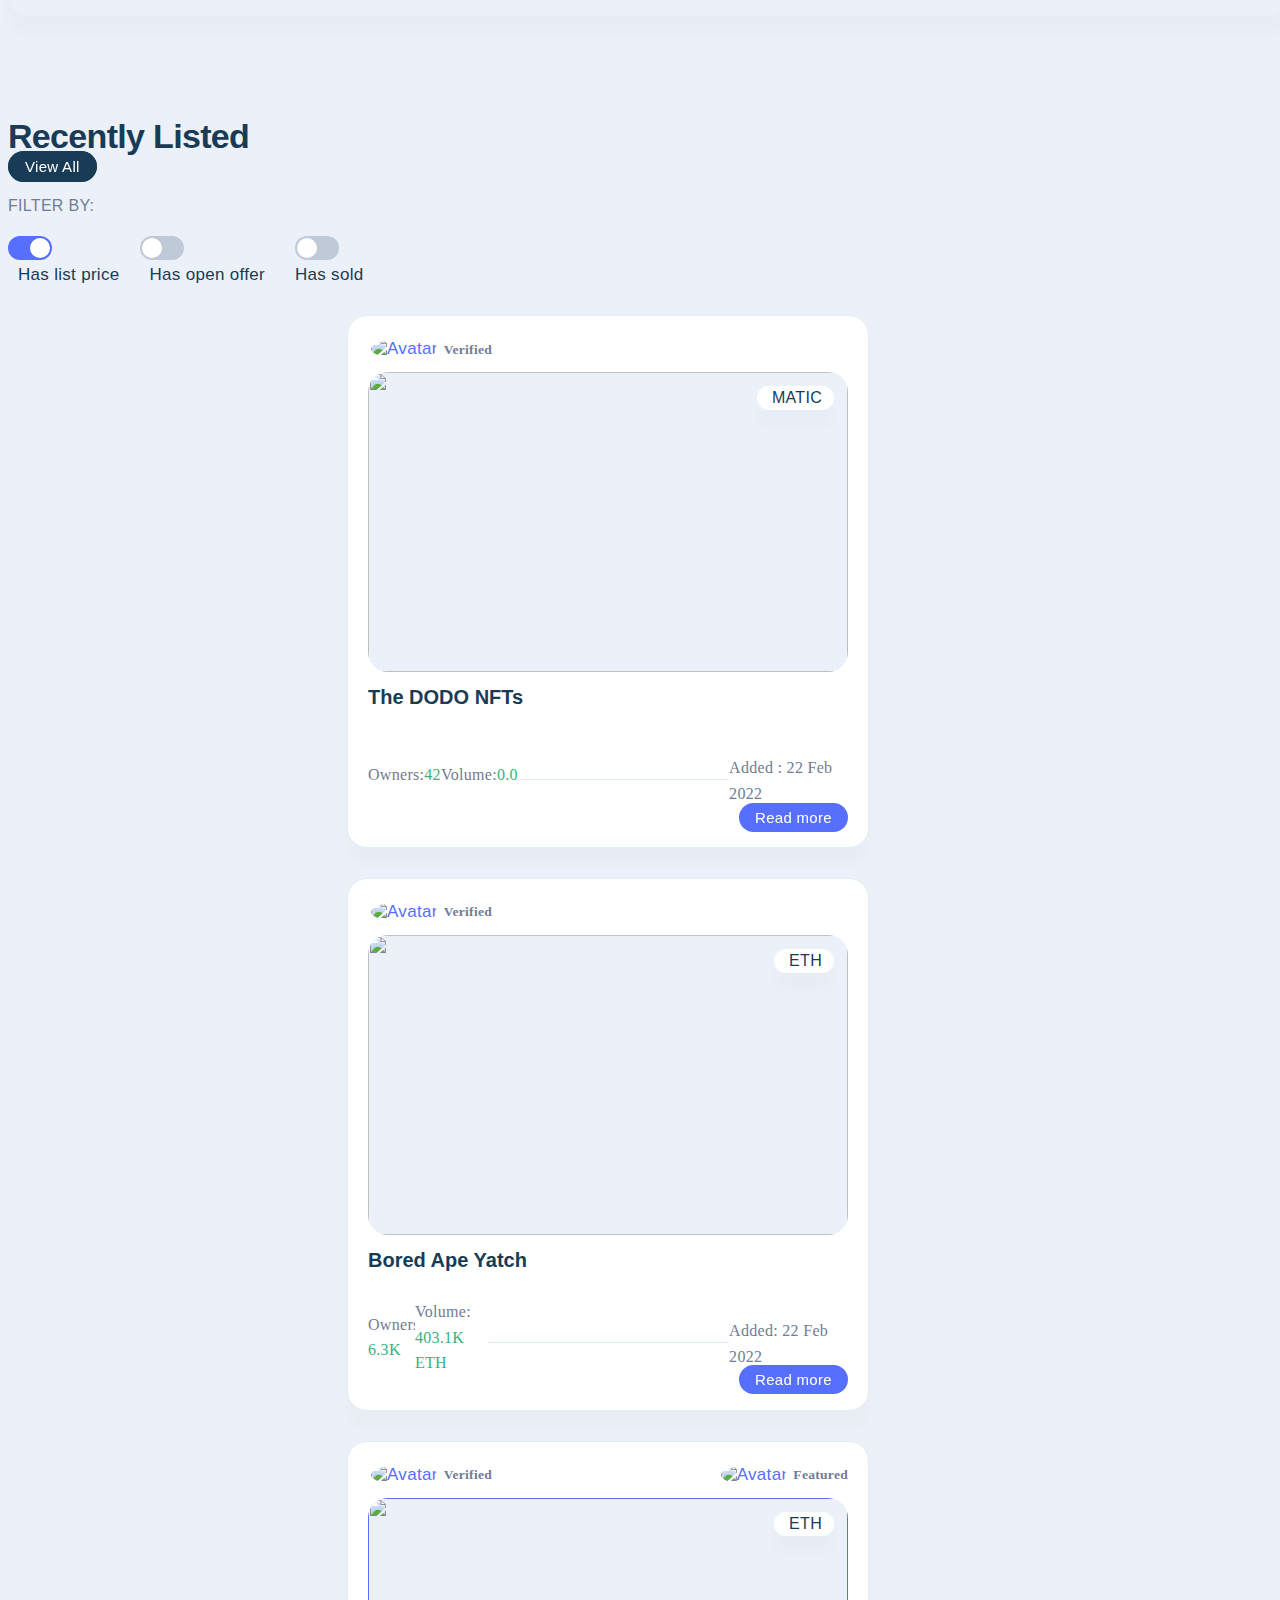
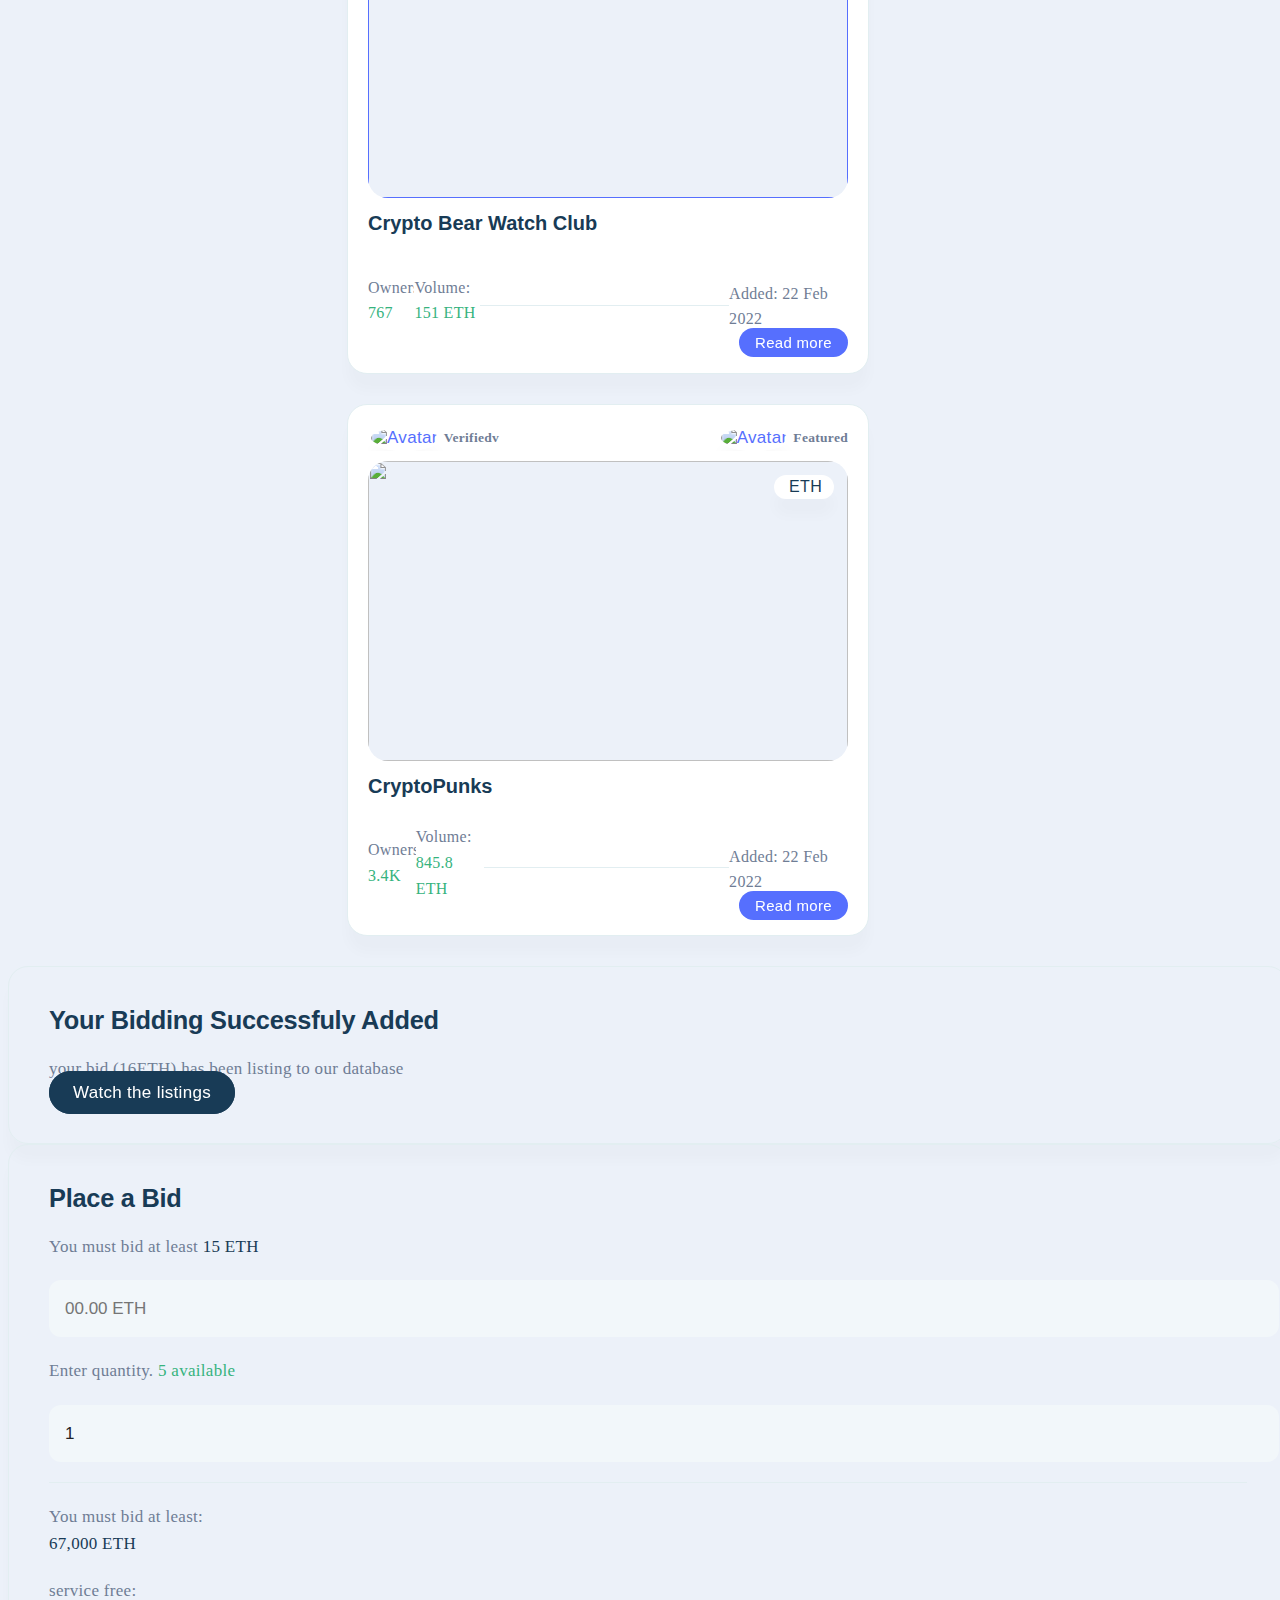
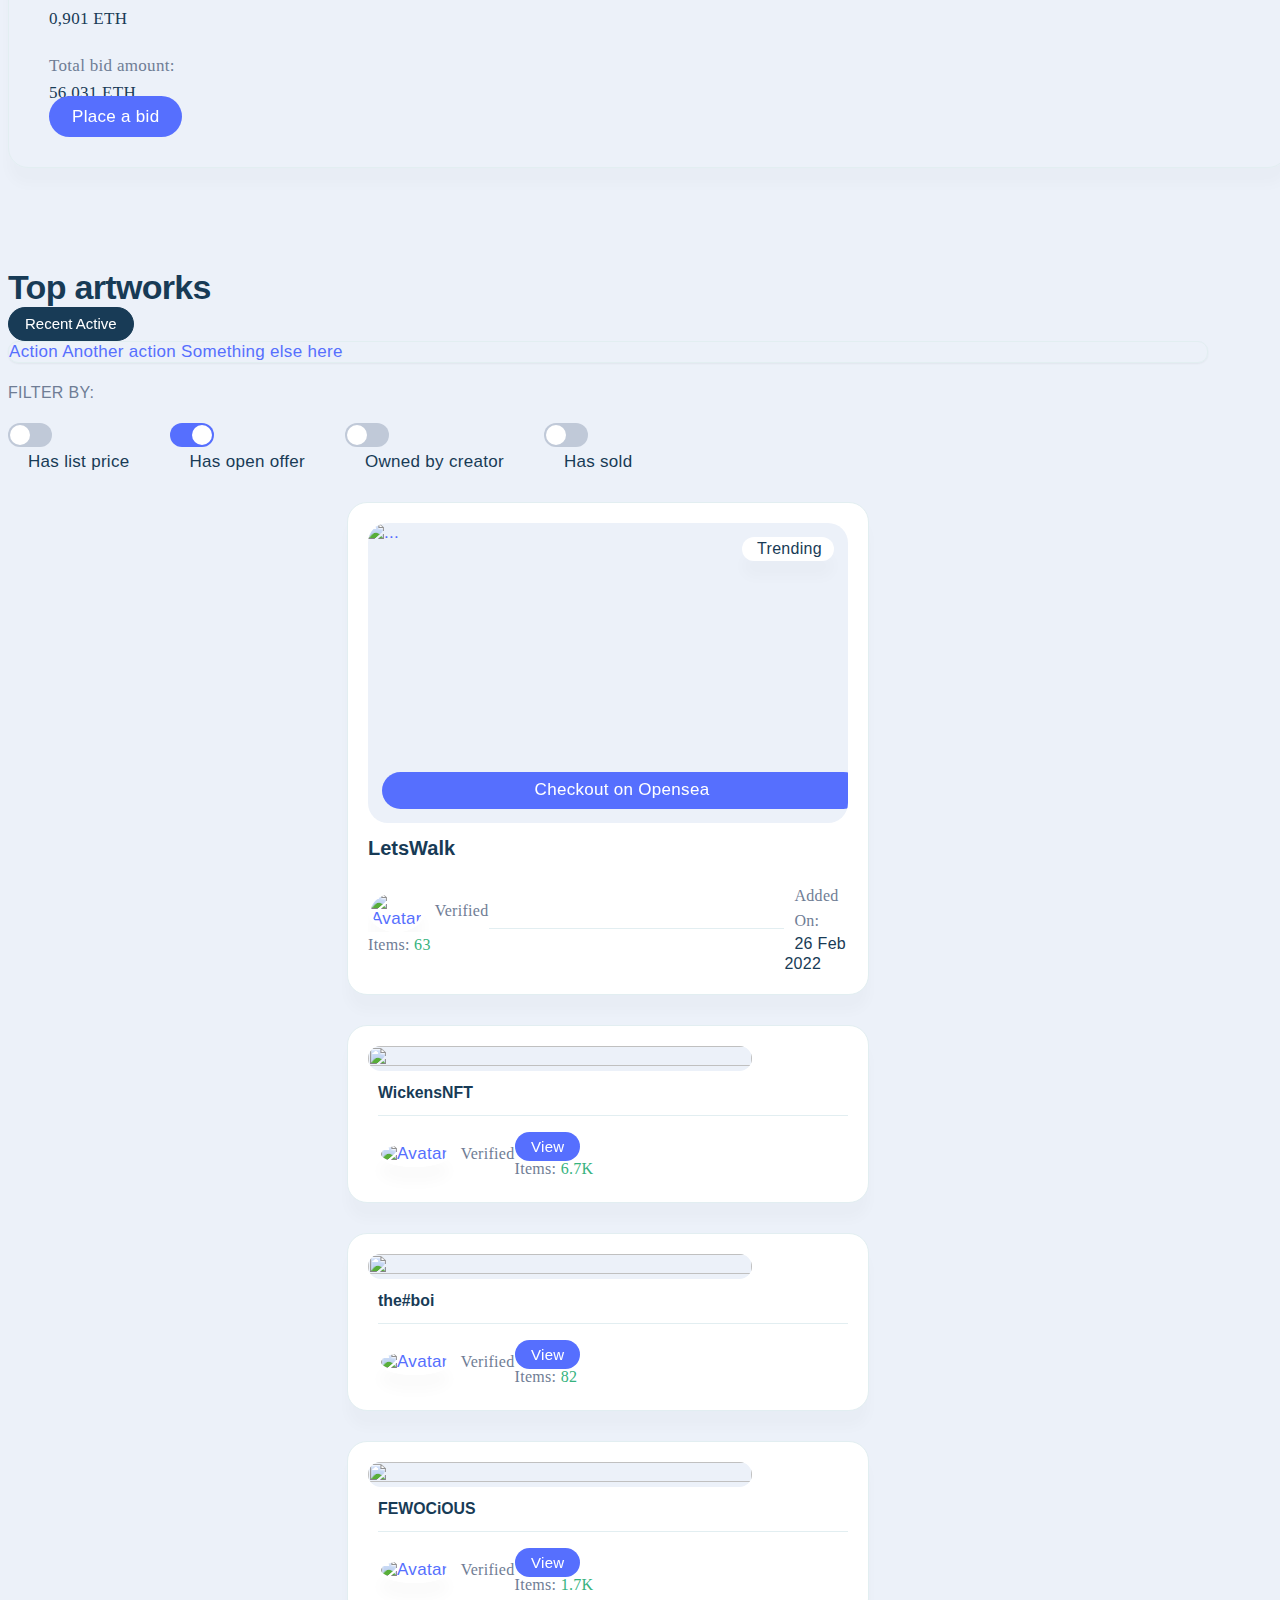
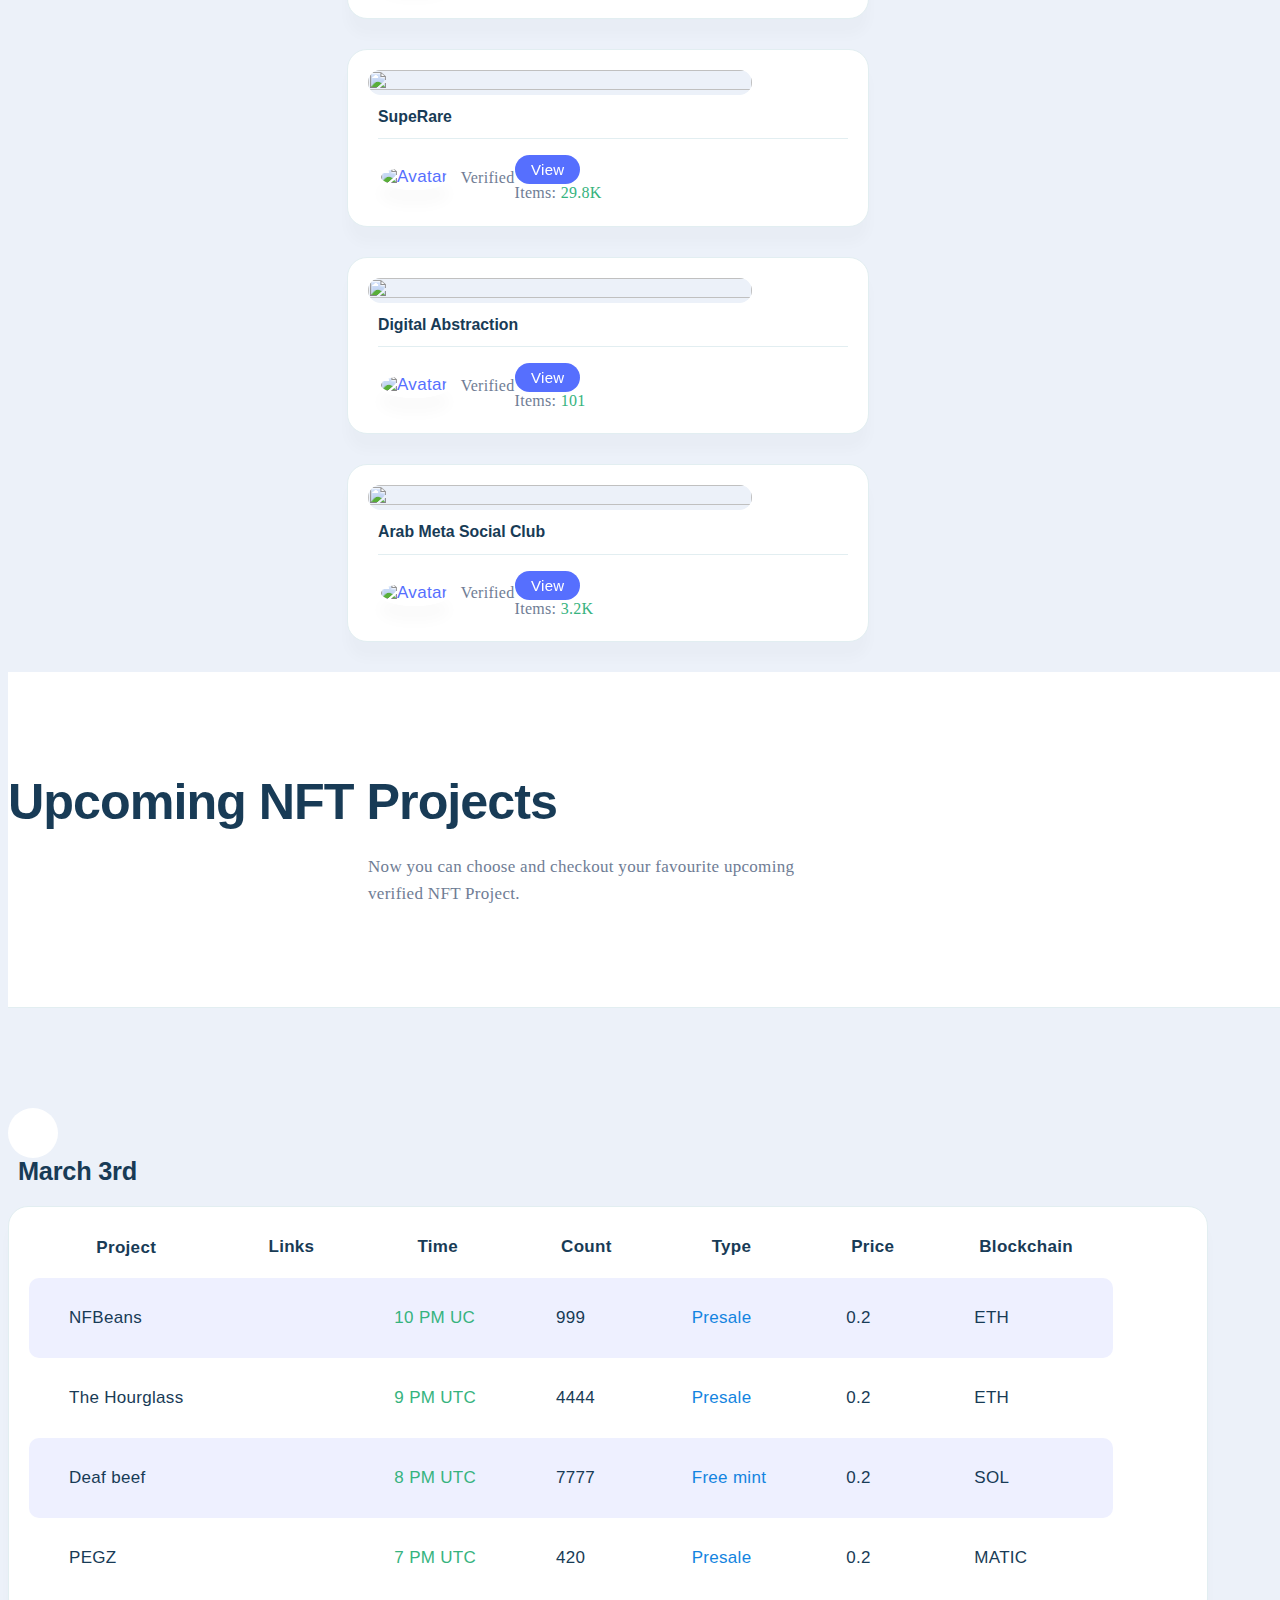
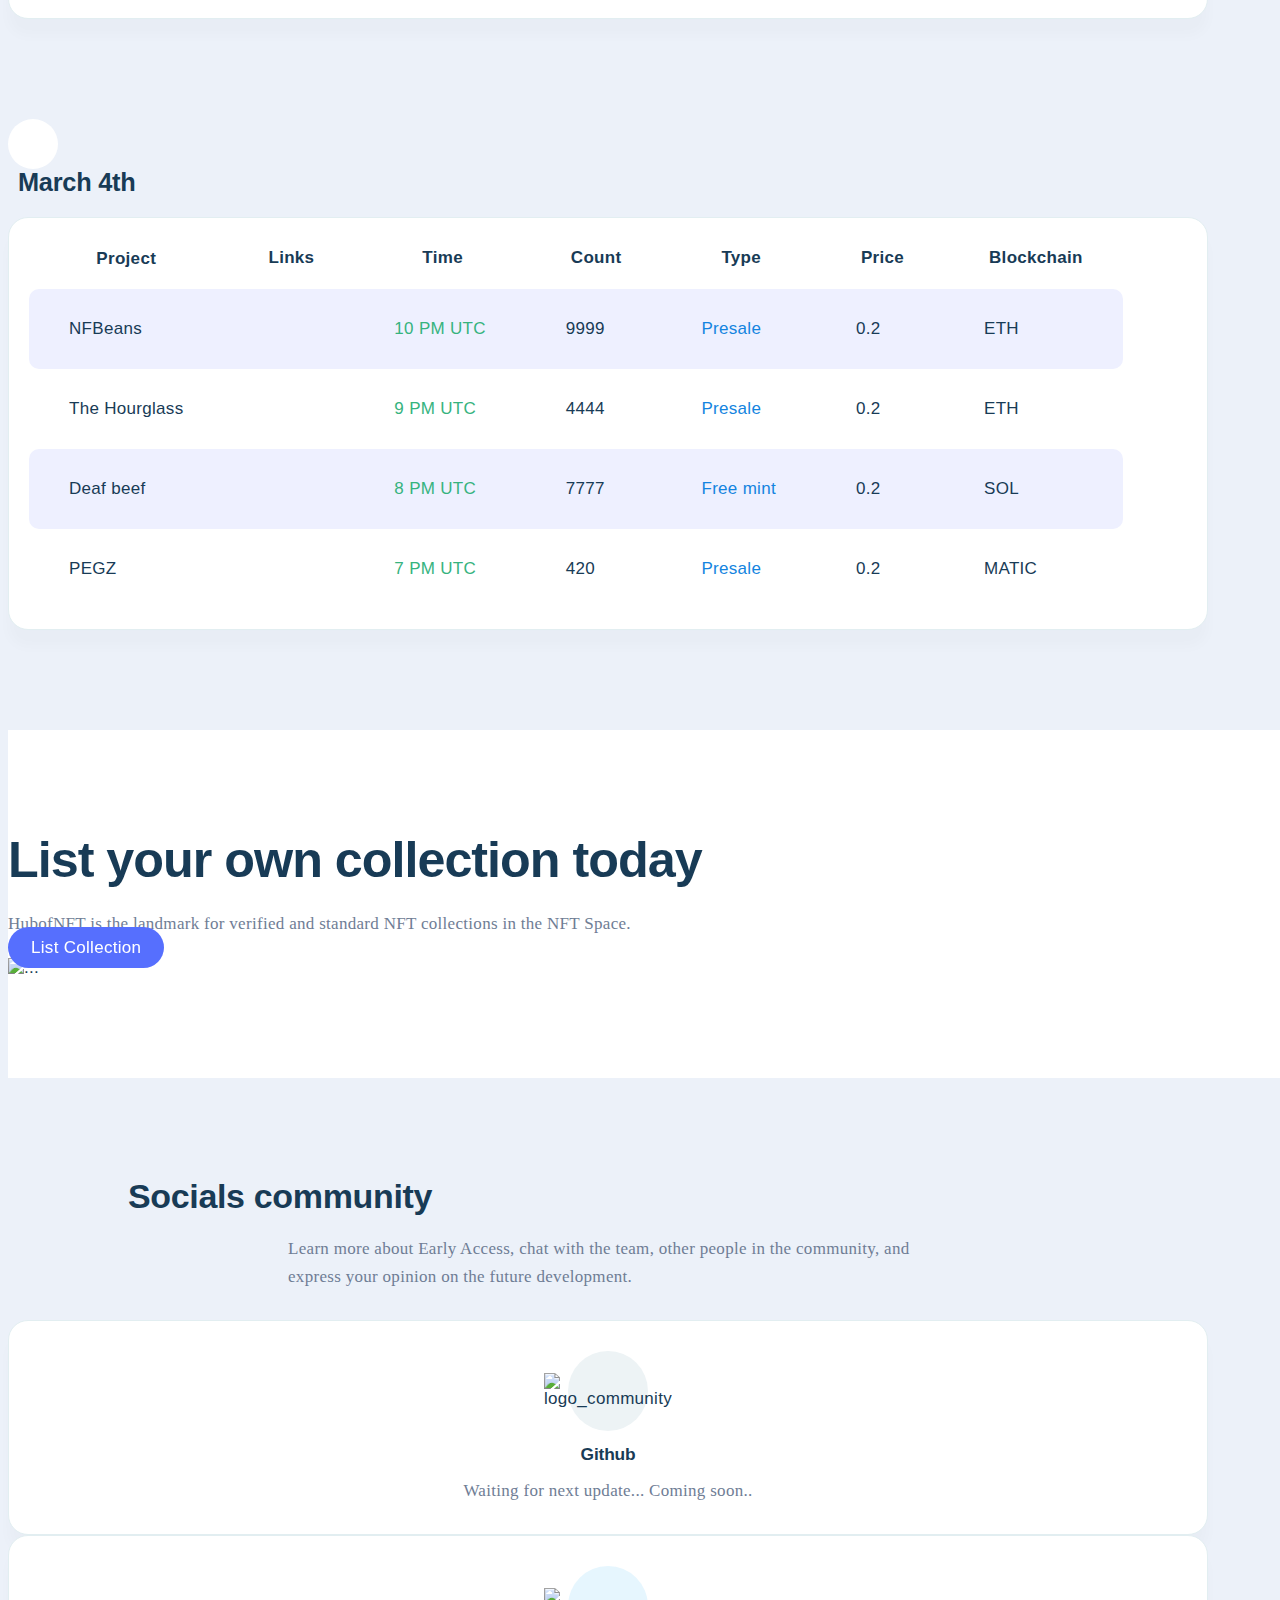
==== commit 865031a9: "update" ====
--- a/index.html
+++ b/index.html
@@ -2329,8 +2329,8 @@
 									<tr>
 										<td><span class="color_black">NFBeans</span></td>
 										<td><img class="imh-fluid" src="/assets/img/icons/browsers.png" alt=""></td>
-										<td><span class="color_green">10 PM UTC</span></td>
-										<td><span class="color_black">9999</span></td>
+										<td><span class="color_green">10 PM UC</span></td>
+										<td><span class="color_black">999</span></td>
 										<td><span class="color_info">Presale</span></td>
 										<td><span class="color_black">0.2</span></td>
 										<td><span class="color_black">ETH</span></td>
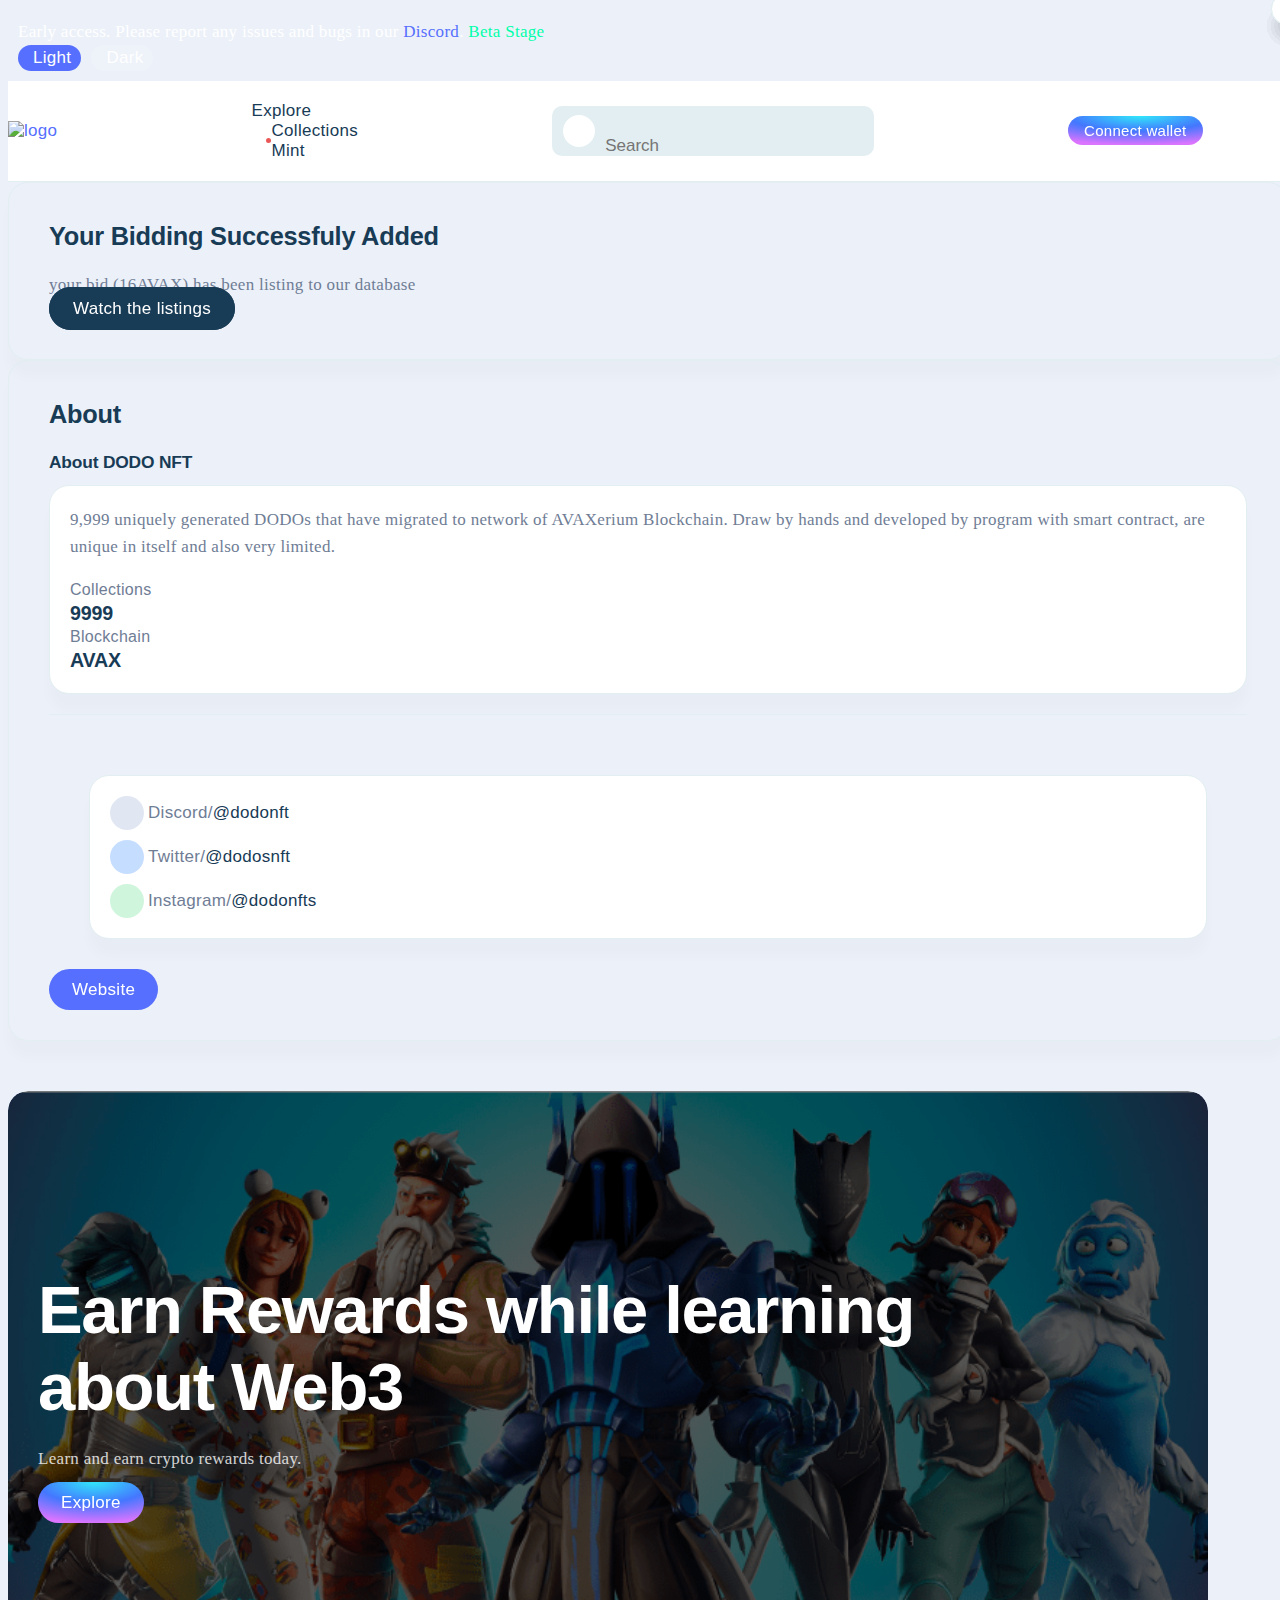
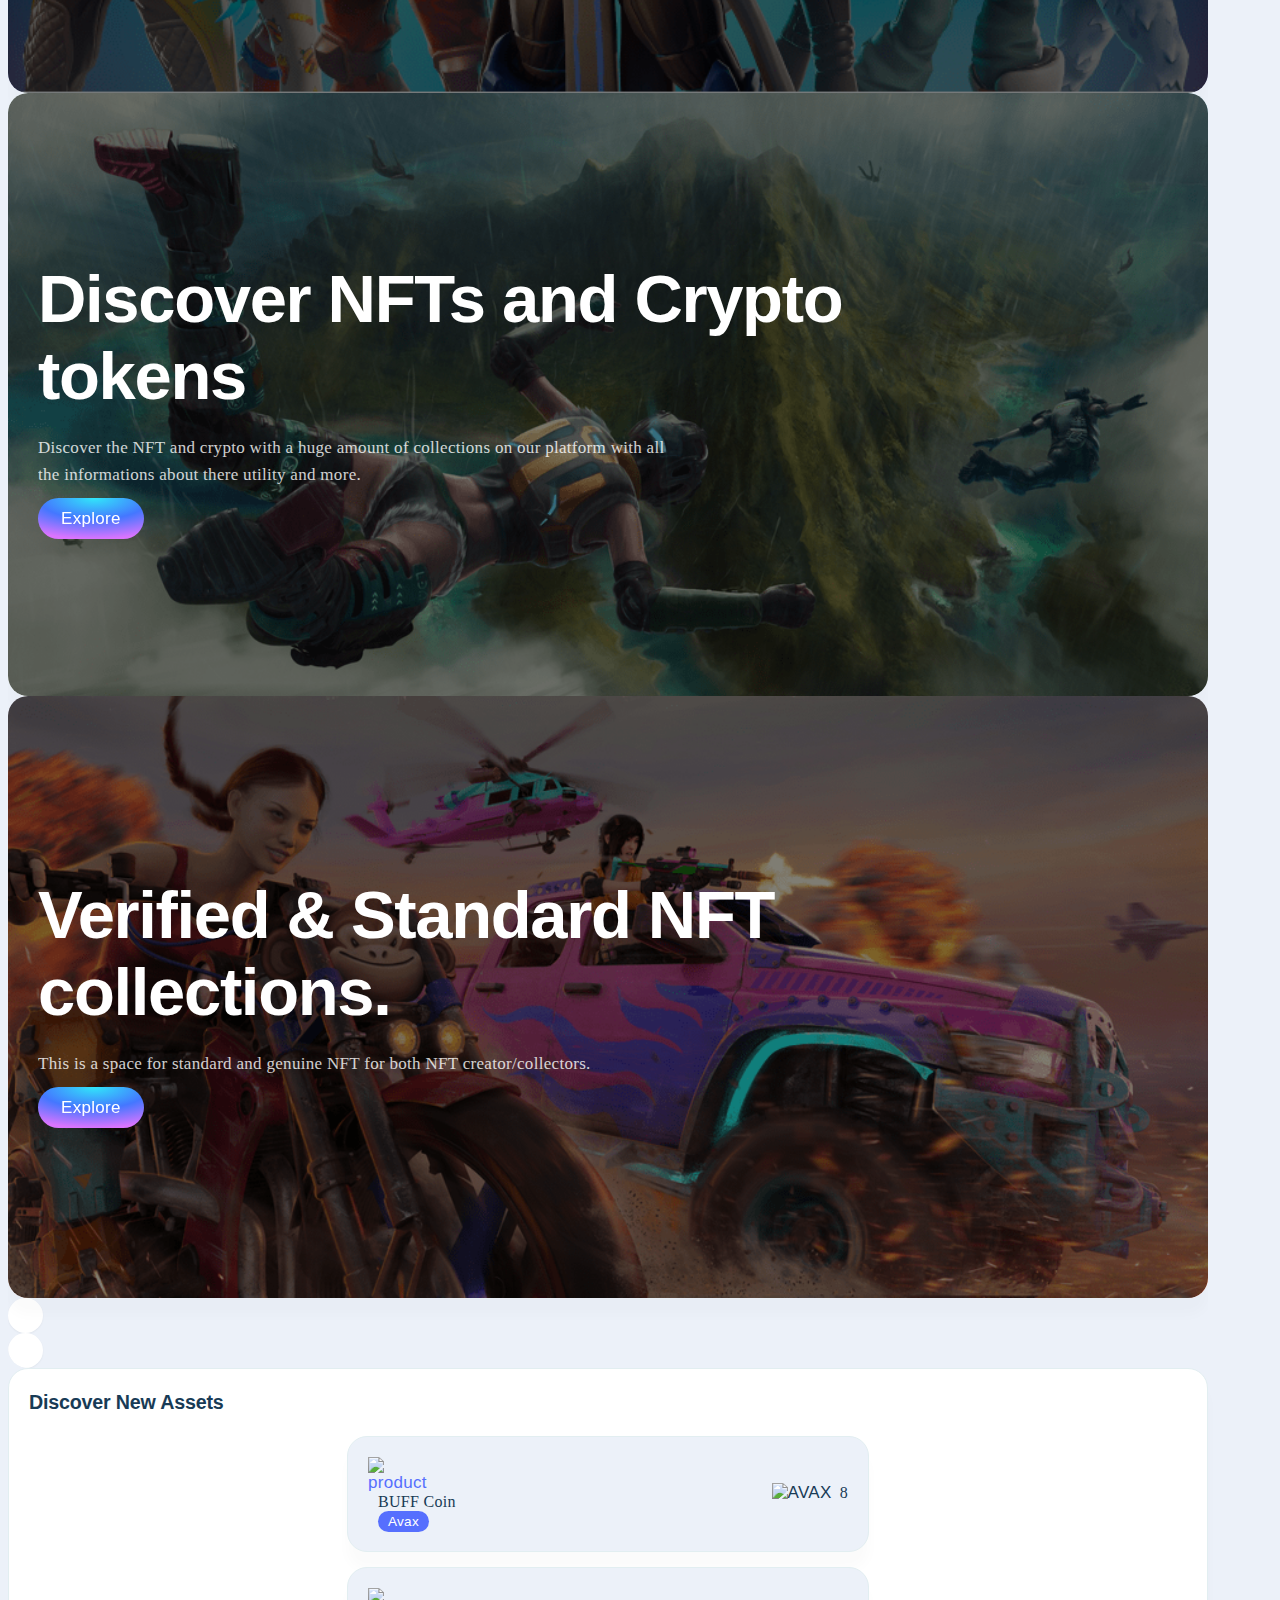
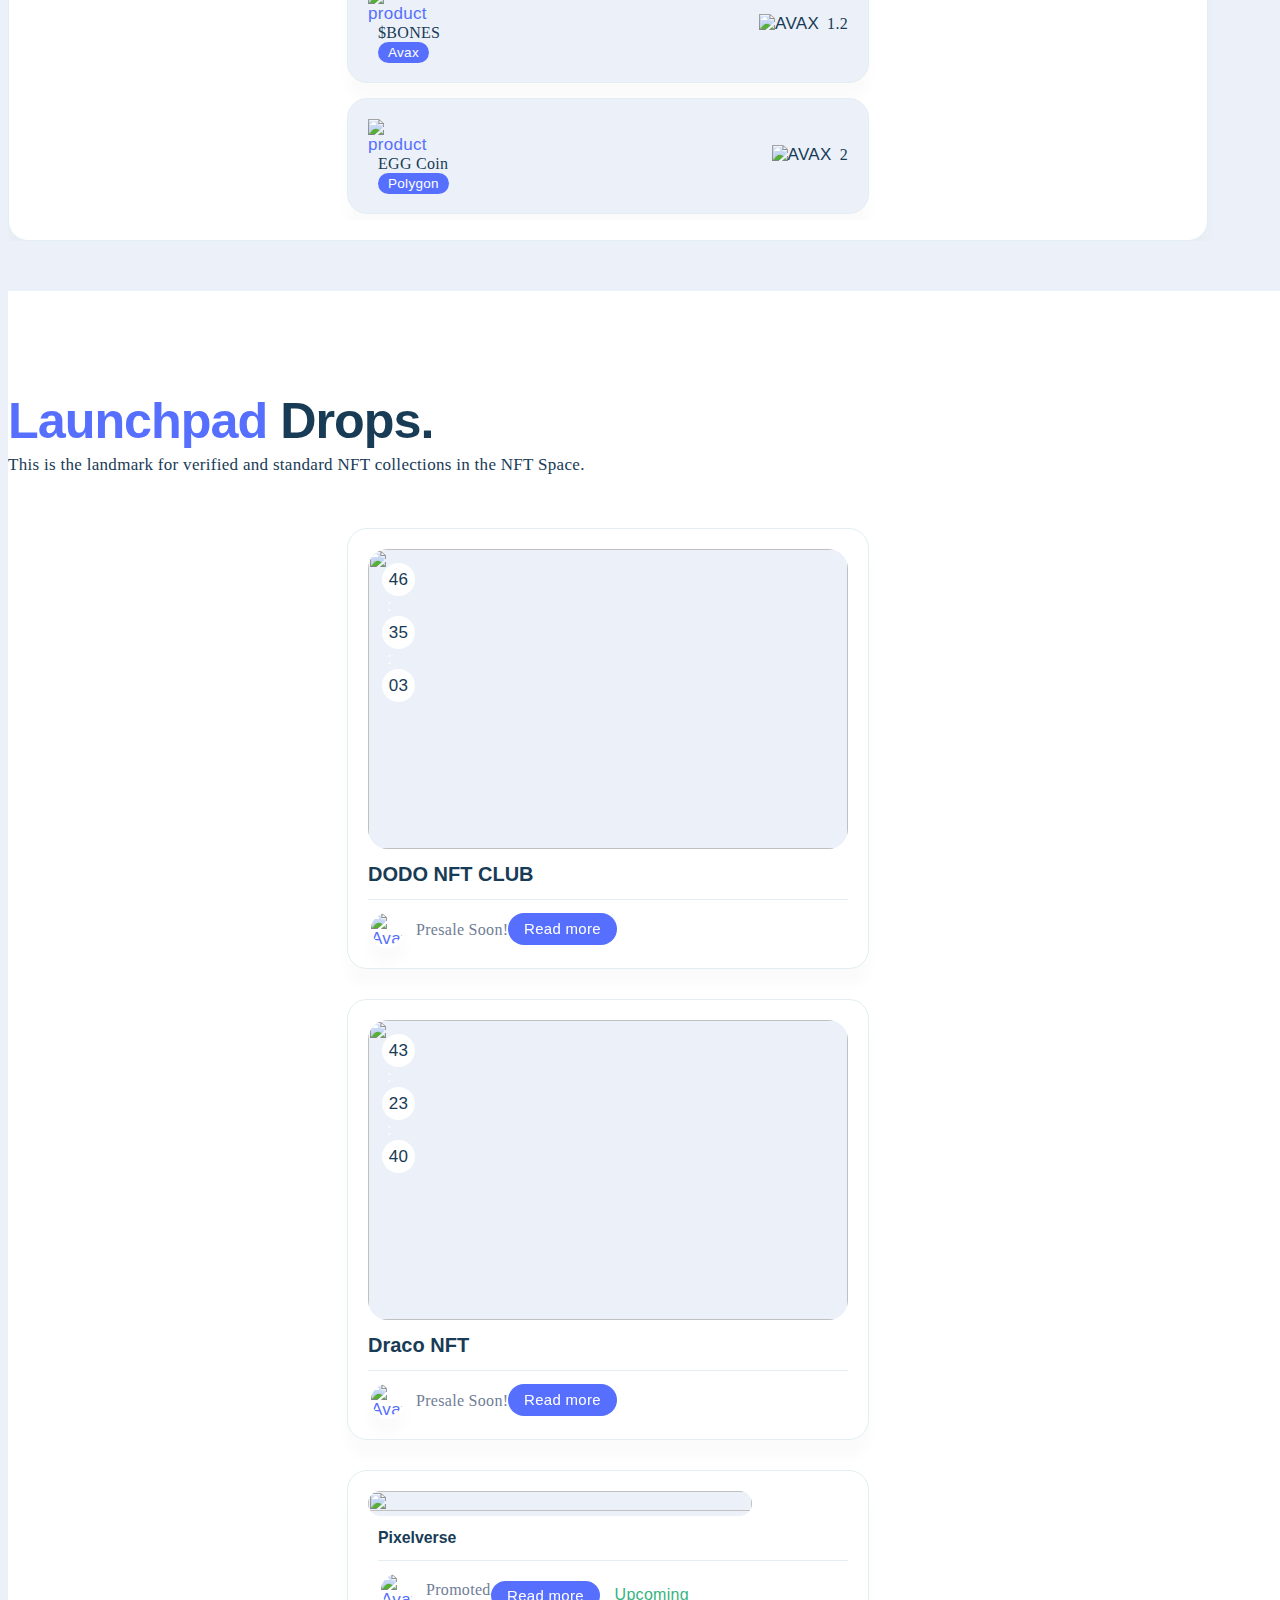
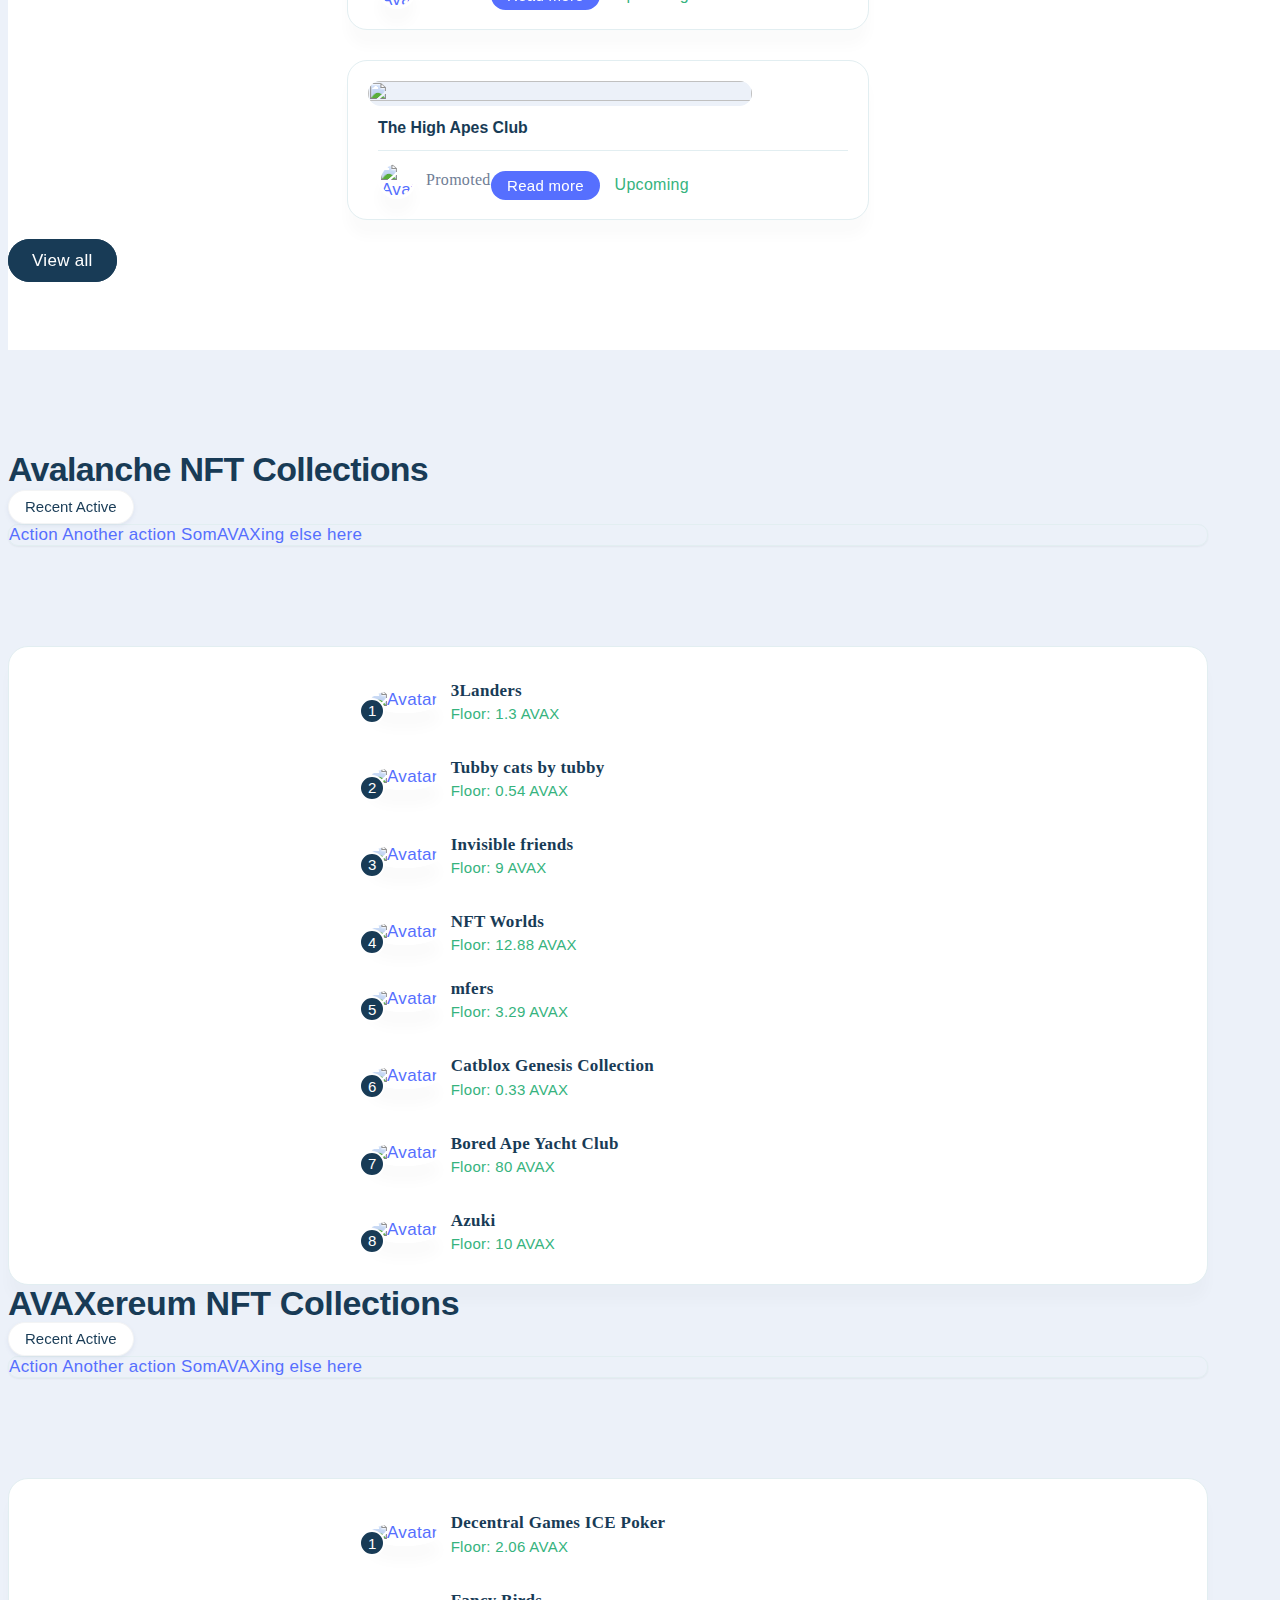
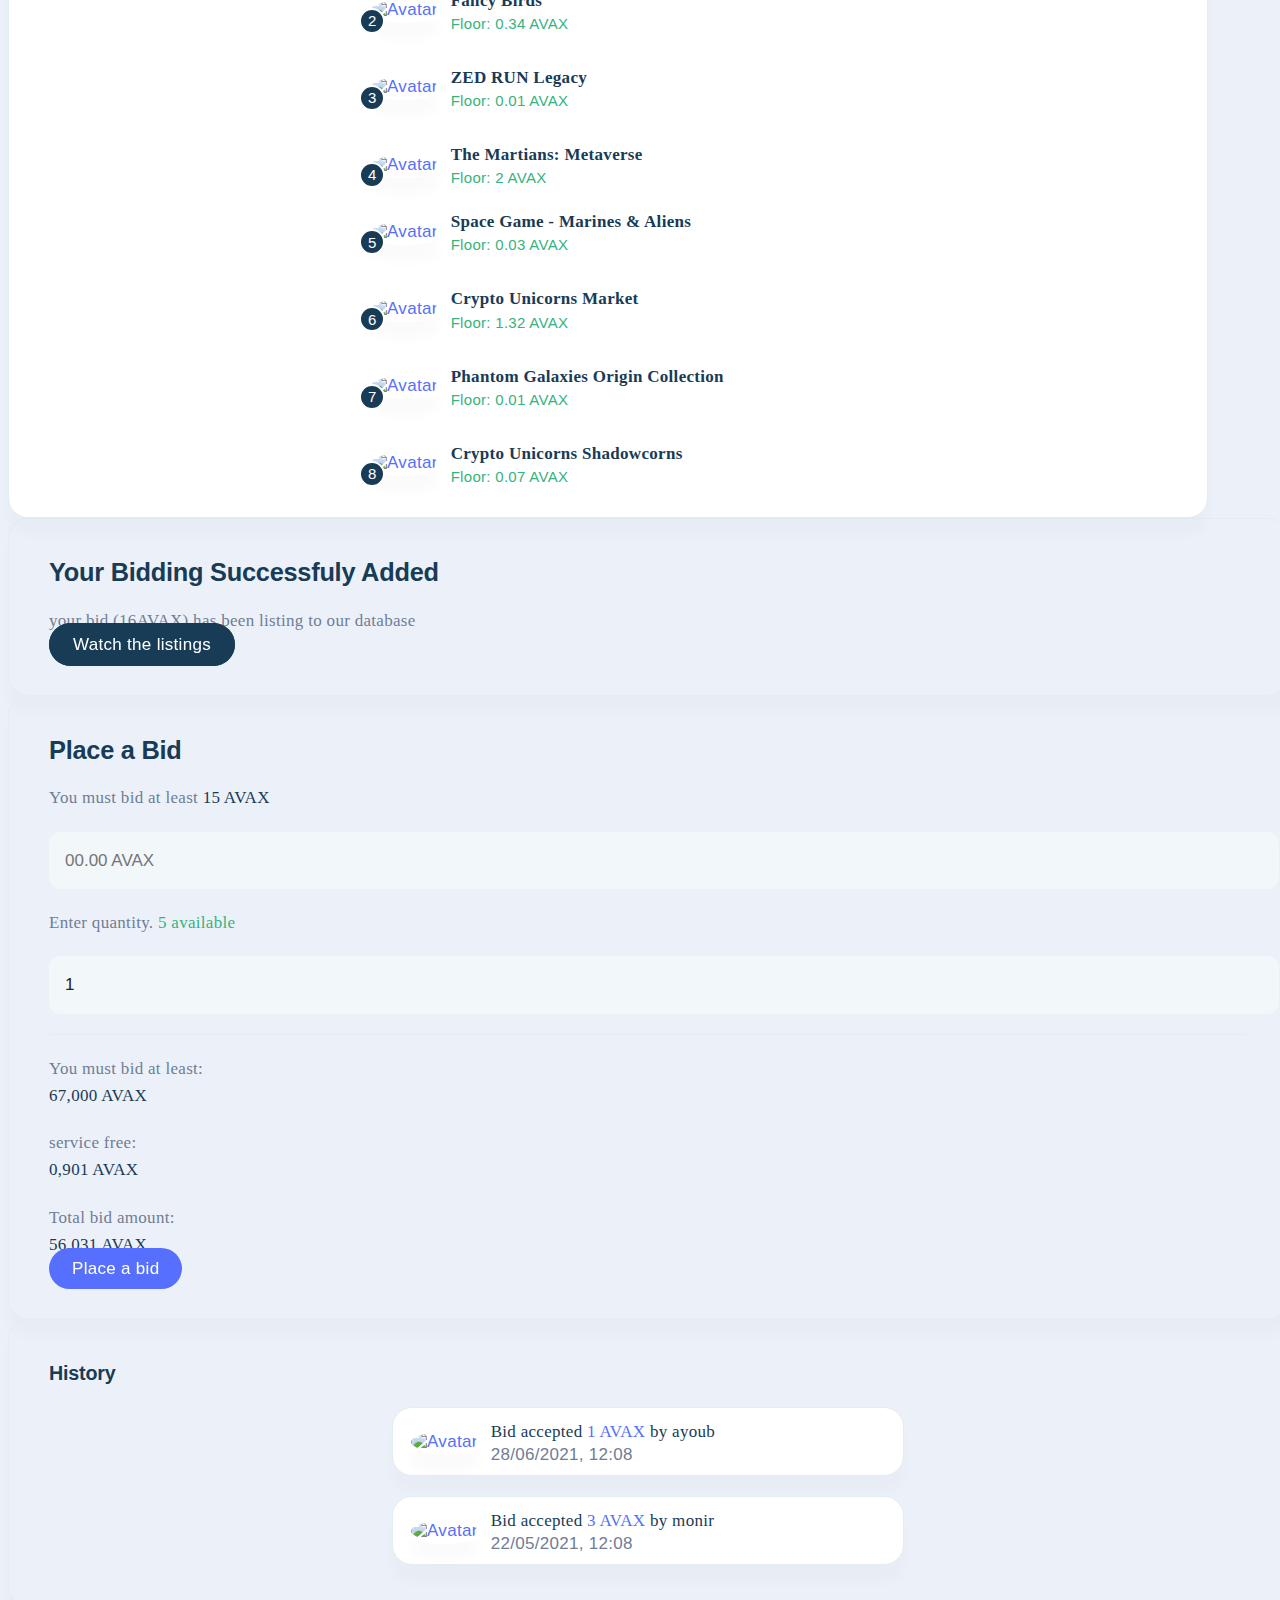
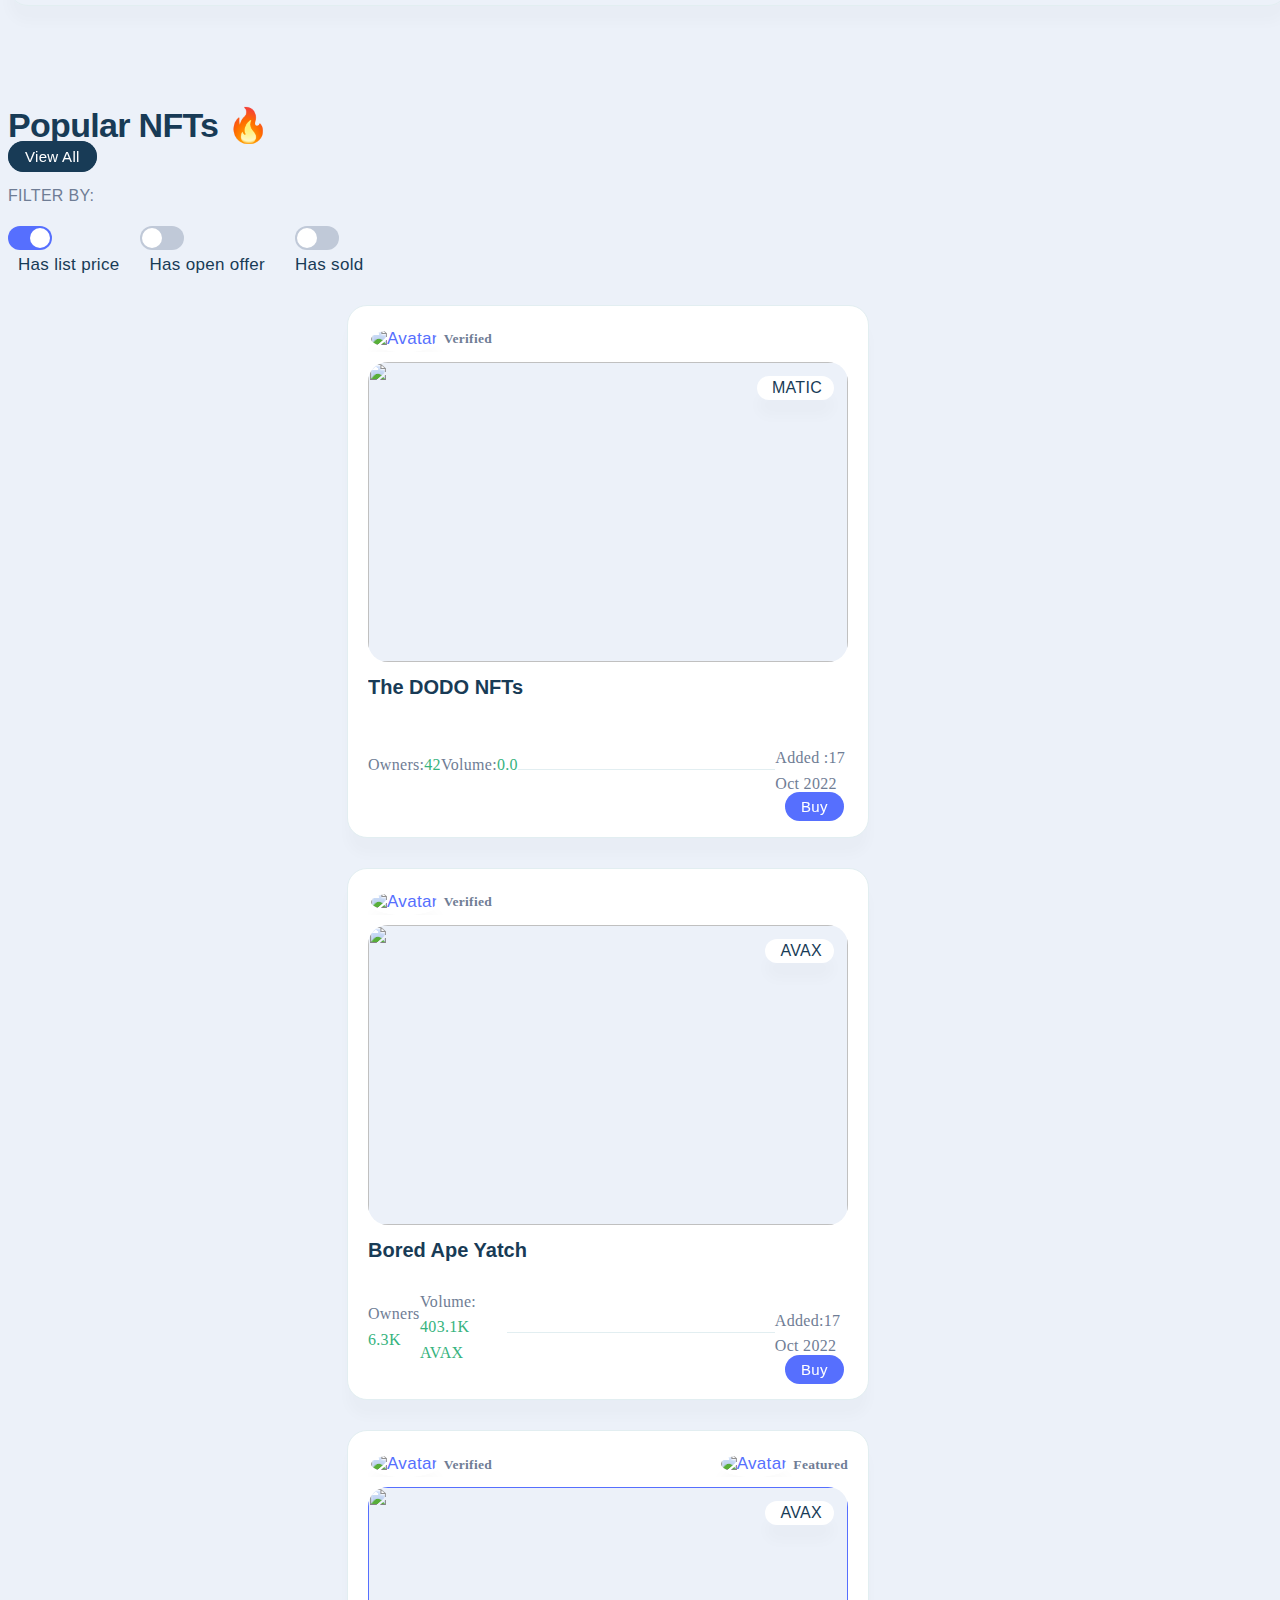
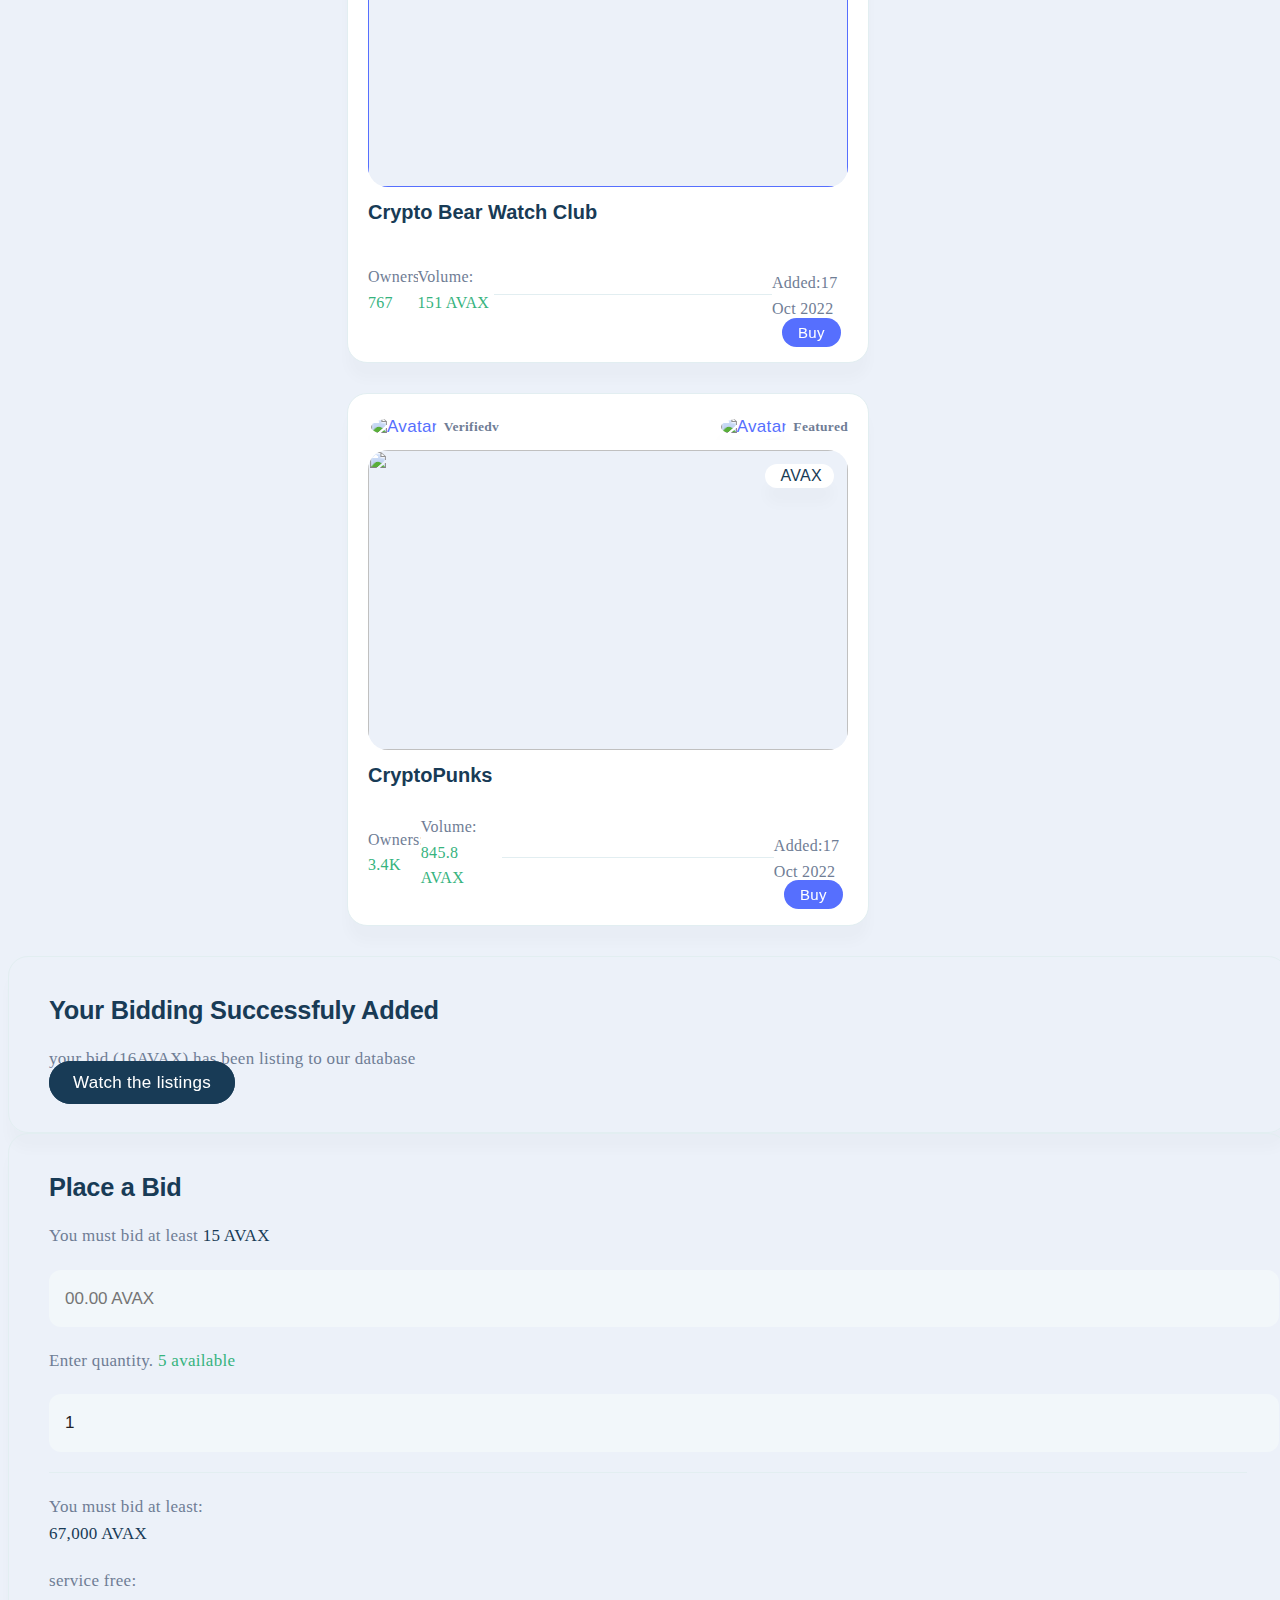
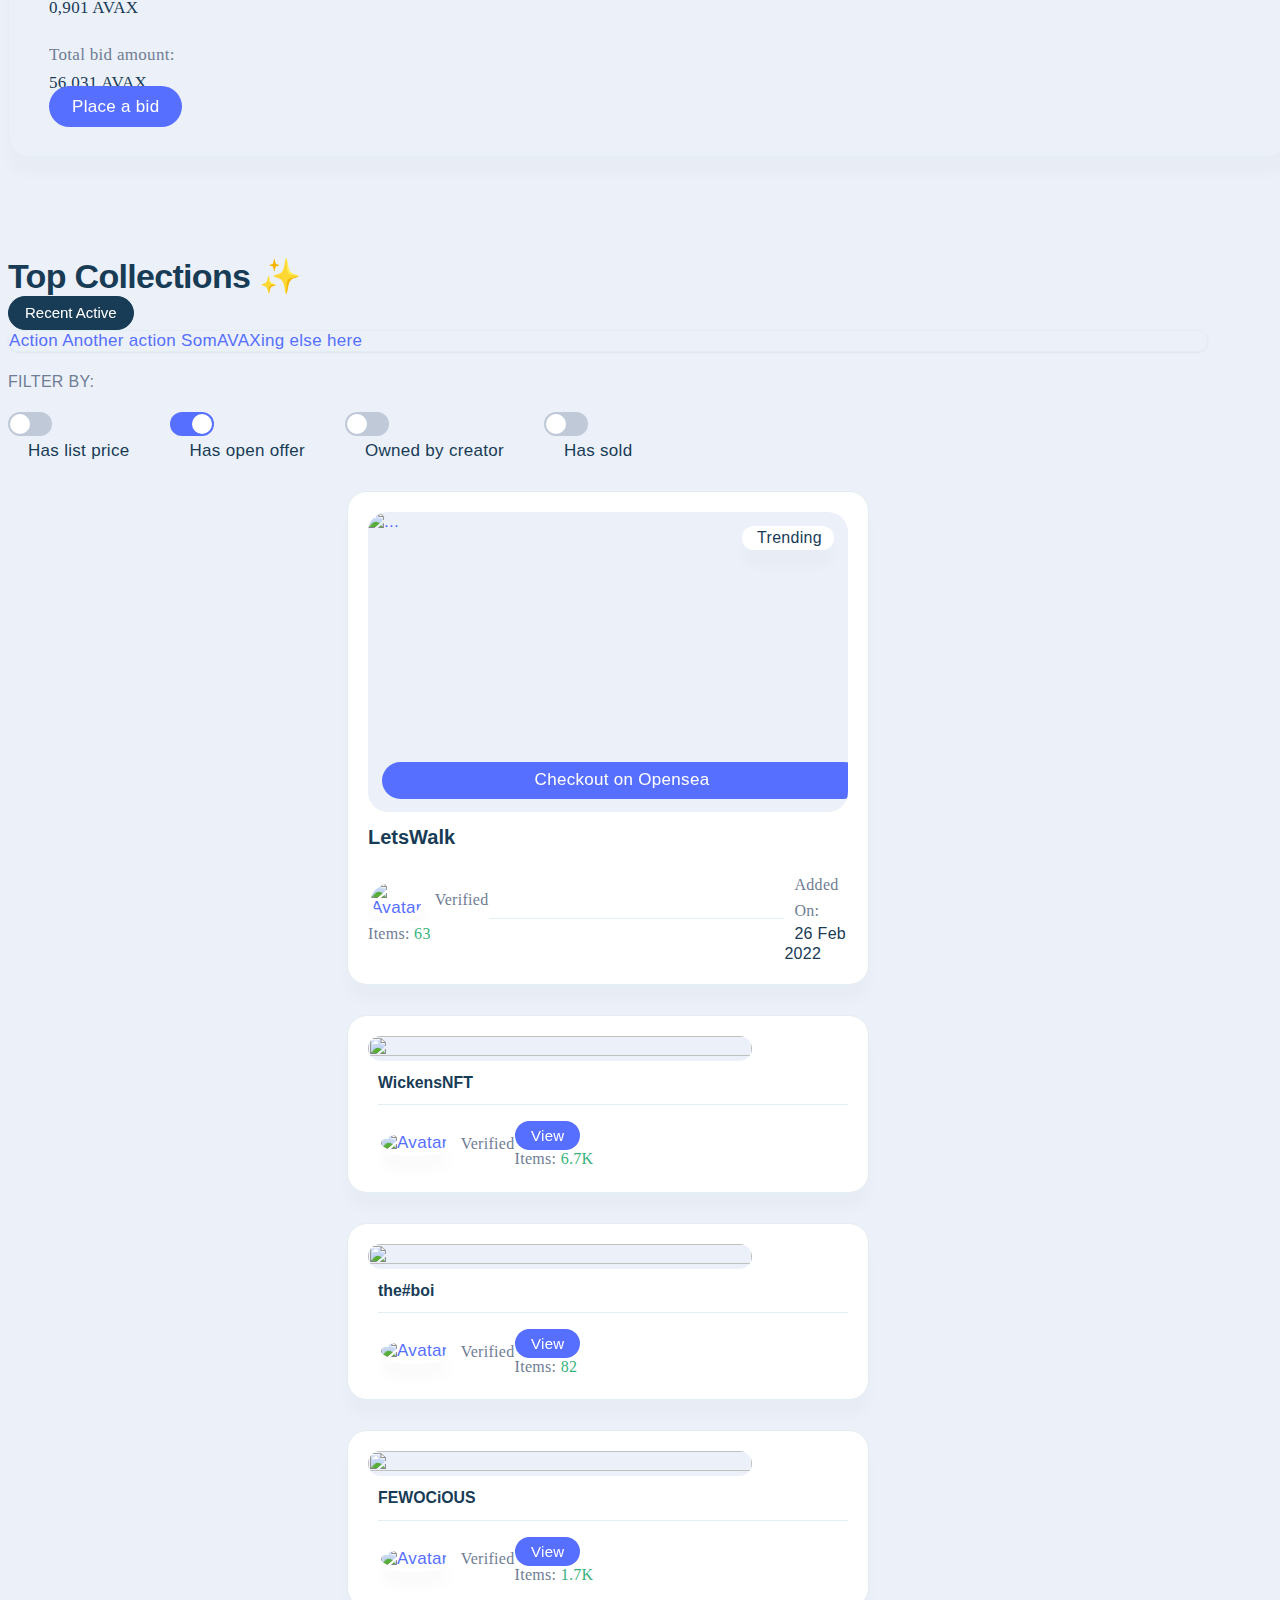
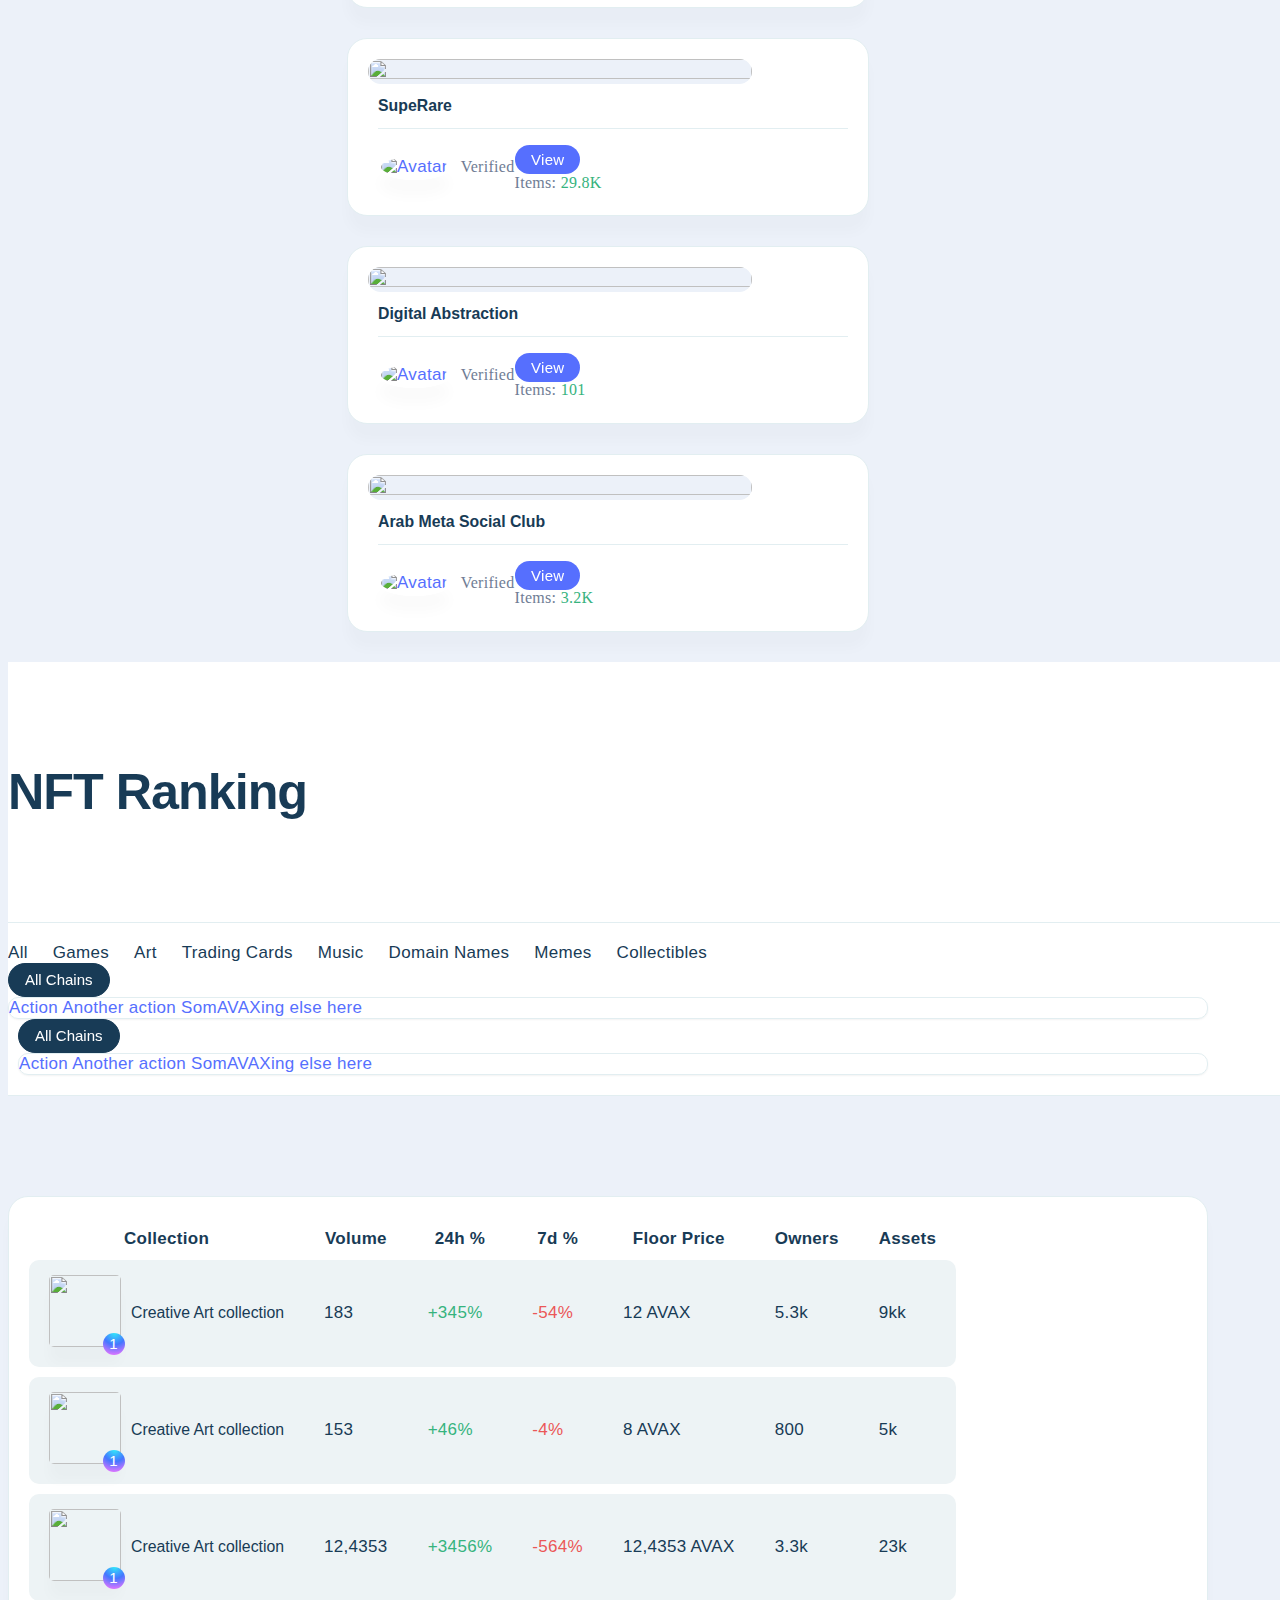
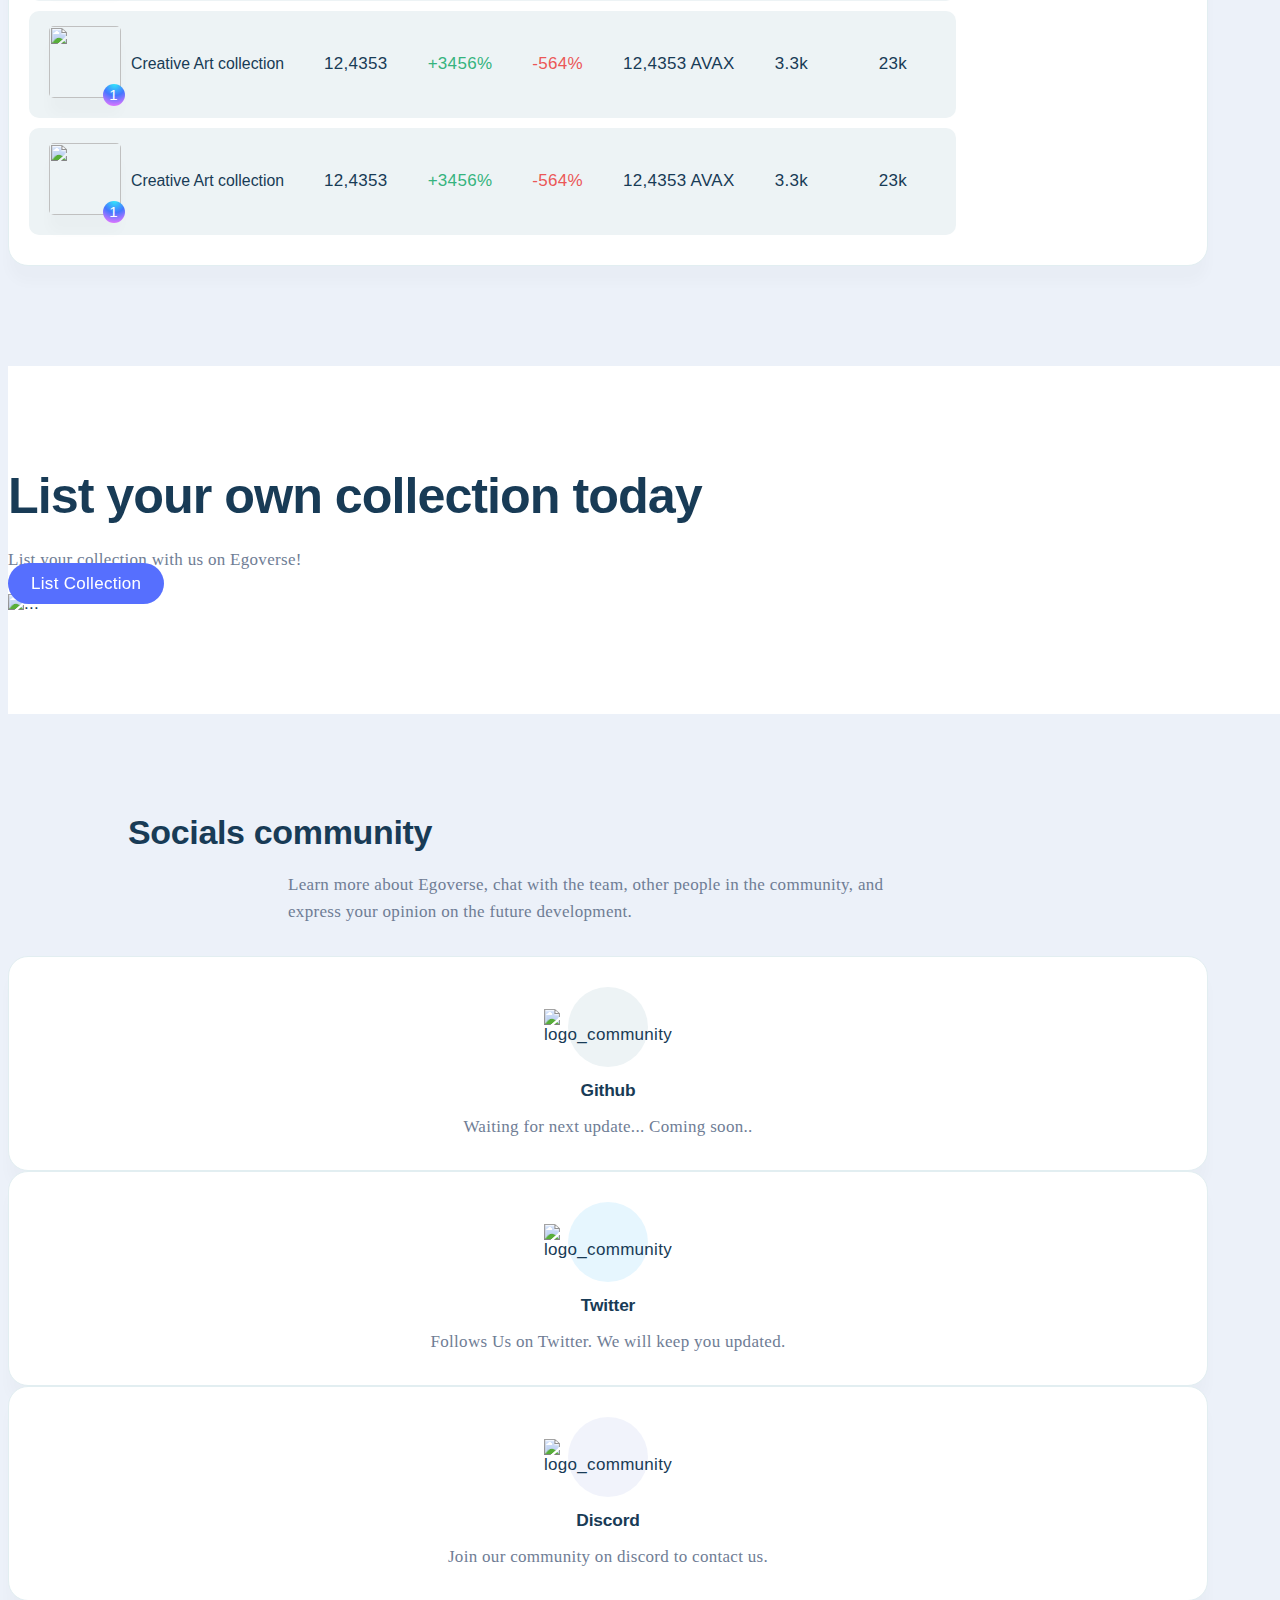
==== commit ef57cb6a: "update" ====
--- a/index.html
+++ b/index.html
@@ -2,15 +2,6 @@
 <html lang="en">
 
 <head>
-	<!-- Global site tag (gtag.js) - Google Analytics -->
-	<script async src="https://www.googletagmanager.com/gtag/js?id=G-WEC755MY51"></script>
-	<script>
-		window.dataLayer = window.dataLayer || [];
-		function gtag() { dataLayer.push(arguments); }
-		gtag('js', new Date());
-
-		gtag('config', 'G-WEC755MY51');
-	</script>
 	<meta charset="UTF-8" />
 	<meta name="title" content="Early Access" />
 	<meta name="description" content="standard & Verified collecion space for NFTs" />
@@ -19,7 +10,7 @@
 	<meta name="robots" content="index, follow" />
 	<meta name="language" content="English" />
 	<meta name="viewport" content="width=device-width, initial-scale=1.0" />
-	<title> Early Access </title>
+	<title>  Egoverse  </title>
 	<meta name="msapplication-TileColor" content="#da532c" />
 	<meta name="theme-color" content="#ffffff" />
 	<!-- 🌈🌈🌈🌈🌈🌈🌈🌈🌈🌈🌈🌈🌈🌈🌈 STYLES -->
@@ -47,7 +38,7 @@
 						<p class="color_white">
 							Early access. Please report any issues and bugs in our <a
 								href="https://discord.gg/c6F8dsN9">Discord</a>.
-							<span style="color: rgb(0, 255, 170)">Beta Stage </span>
+							<span style="color: rgb(0, 255, 170)"> Beta Stage </span>
 						</p>
 					</div>
 
@@ -68,8 +59,8 @@
 			<div class="container">
 				<div class="wrapper js-header-wrapper">
 					<div class="header__logo">
-						<a href="/">
-							<img class="header__logo" id="logo_js" src="assets/img/icons/logo1.png" alt="logo" />
+						<a href="index.html">
+							<img class="header__logo" id="logo_js" src="assets/img/logos/egologo.png" alt="logo" />
 						</a>
 					</div>
 
@@ -77,7 +68,7 @@
 					<div class="header__menu">
 						<ul class="d-flex space-x-20">
 							<li class="has_popup">
-								<a class="color_black" href="index.html">Home <i class="ri-home-2-fill"></i></a>
+								<a class="color_black" href="index.html"> Explore <i class=""></i></a>
 							</li>
 							</li>
 							<li>
@@ -87,8 +78,8 @@
 								<a class="color_black" href="#"> </a>
 							</li>
 							<li>
-								<a class="color_black" href="Contact.html"> List<i
-										class="ri-file-list-fill"></i></i></a>
+								<a class="color_black" href="collections.html"> Collections <i
+										class=""></i></i></a>
 							</li>
 							<li>
 								<a class="color_black" href="#"></a>
@@ -98,44 +89,7 @@
 							</li>
 
 							<li class="has_popup2">
-								<a class="color_black is_new" href="#">Socials<i class="ri-apps-line"></i></a>
-								<ul class="menu__popup2 space-y-20">
-									<div class="row sub_menu_row">
-
-										<div class="col-lg-6 space-y-10">
-											<!-- =============== -->
-											<li>
-												<a href="https://discord.com/invite/xwb2TVDPcW">
-													<i class="ri-discord-fill"></i>
-													Discord
-												</a>
-											</li>
-											<!-- =============== -->
-											<li>
-												<a class="is_new" href="https://twitter.com/zpayhq">
-													<i class="ri-twitter-fill"></i>
-													Twitter
-												</a>
-											</li>
-
-											<!-- =============== -->
-											<li>
-												<a href="https://instagram.com/zpay.hq">
-													<i class="ri-instagram-line"></i>
-													Instagram
-												</a>
-											</li>
-											<!-- =============== -->
-											<li>
-												<a class="is_new" href="">
-													<i class="ri-facebook-fill"></i>
-													Facebook
-												</a>
-											</li>
-											<!-- =============== -->
-										</div>
-									</div>
-								</ul>
+								<a class="color_black is_new" href="#">Mint<i class=""></i></a>
 							</li>
 						</ul>
 					</div>
@@ -195,212 +149,10 @@
 						<ul class="d-flex space-x-20">
 							<li class="has_popup">
 								<a class="color_black is_new" href="#">Homes <i class="ri-more-2-fill"></i></a>
-								<ul class="menu__popup space-y-20">
-									<li>
-										<a href="Home1.html">
-											<i class="ri-home-smile-2-line"></i>
-											Home page 1
-										</a>
-									</li>
-									<li>
-										<a href="Home2.html">
-											<i class="ri-home-2-line"></i> Home page 2</a>
-									</li>
-									<li>
-										<a href="Home3.html">
-											<i class="ri-home-5-line"></i> Home page 3</a>
-									</li>
-									<li>
-										<a href="Home5.html">
-											<i class="ri-home-5-line"></i> Home page 4</a>
-									</li>
-								</ul>
 							</li>
 							<li> <a class="color_black" href="Marketplace.html"> Marketplace</a> </li>
 							<li> <a class="color_black" href="Collections.html"> Collections</a> </li>
 							<li> <a class="color_black" href="https://opensea.io"> Profile</a> </li>
-							<li> <a class="color_black" href="Creators.html"> Creators</a> </li>
-							<li> <a class="color_black" href="kit.html"> Ui Kit </a> </li>
-							<li class="has_popup2">
-								<a class="color_black is_new" href="#">Pages <i class="ri-more-2-fill"></i></a>
-								<ul class="menu__popup2 space-y-20">
-									<div class="row sub_menu_row">
-
-										<div class="col-lg-6 space-y-10">
-											<!-- =============== -->
-											<li>
-												<a href="Activity.html">
-													<i class="ri-line-chart-line"></i>
-													Activity
-												</a>
-											</li>
-											<!-- =============== -->
-											<li>
-												<a class="is_new" href="edit_https://opensea.io">
-													<i class="ri-edit-line"></i>
-													Edit Profile
-												</a>
-											</li>
-
-											<!-- =============== -->
-											<li>
-												<a href="Item-details.html">
-													<i class="ri-gallery-line"></i>
-													Item details
-												</a>
-											</li>
-											<!-- =============== -->
-											<li>
-												<a class="is_new" href="Live_Auctions.html">
-													<i class="ri-auction-line"></i>
-													Live Auctions
-												</a>
-											</li>
-											<!-- =============== -->
-											<li>
-												<a href="Upcoming_projects.html">
-													<i class="ri-upload-line"></i>
-													Upcoming projects
-												</a>
-											</li>
-											<!-- =============== -->
-											<li>
-												<a class="is_new" href="ranking.html">
-													<i class="ri-funds-line"></i>
-													Ranking
-												</a>
-											</li>
-
-											<!-- =============== -->
-											<li>
-												<a class="is_new" href="newsletter.html">
-													<i class="ri-mail-open-line"></i>
-													Newsletter
-												</a>
-											</li>
-											<!-- =============== -->
-											<li>
-												<a href="forum.html">
-													<i class="ri-discuss-line"></i>
-													Forum & community
-												</a>
-											</li>
-											<!-- =============== -->
-											<li>
-												<a href="post_details.html">
-													<i class="ri-chat-check-line"></i>
-													Forum details
-												</a>
-											</li>
-
-											<!-- =============== -->
-											<li>
-												<a href="no_results.html">
-													<i class="ri-file-search-line"></i>
-													No Result
-												</a>
-											</li>
-
-											<!-- =============== -->
-											<li>
-												<a class="is_new" href="Contact.html">
-													<i class="ri-customer-service-2-line"></i>
-													Contact
-												</a>
-											</li>
-
-										</div>
-
-
-
-
-
-
-
-										<div class="col-lg-6 space-y-10">
-
-											<!-- =============== -->
-											<li>
-												<a href="Upload-type.html">
-													<i class="ri-upload-line"></i>
-													Upload Types
-												</a>
-											</li>
-											<!-- =============== -->
-											<li>
-												<a href="Connect-wallet.html">
-													<i class="ri-wallet-3-line"></i>
-													Connect wallet
-												</a>
-											</li>
-
-											<!-- =============== -->
-											<li>
-												<a href="questions.html">
-													<i class="ri-question-line"></i>
-													FAQ
-												</a>
-											</li>
-											<!-- =============== -->
-											<li>
-												<a class="is_new" href="Submit_request.html">
-													<i class="ri-share-forward-line"></i>
-													Submit request
-												</a>
-											</li>
-											<!-- =============== -->
-											<li>
-												<a class="is_new" href="Submit_request.html">
-													<i class="ri-message-3-line"></i>
-													Request chat
-												</a>
-											</li>
-											<!-- =============== -->
-											<li>
-												<a class="is_new" href="blog.html">
-													<i class="ri-layout-line"></i>
-													Blog
-												</a>
-											</li>
-											<!-- =============== -->
-											<li>
-												<a class="is_new" href="article.html">
-													<i class="ri-newspaper-line"></i>
-													Article
-												</a>
-											</li>
-											<!-- =============== -->
-											<li>
-												<a href="register.html">
-													<i class="ri-lock-line"></i>
-													Register
-												</a>
-											</li>
-											<!-- =============== -->
-											<li>
-												<a href="login.html">
-													<i class="ri-shield-user-line"></i>
-													Login
-												</a>
-											</li>
-											<!-- =============== -->
-											<li>
-												<a href="Privacy.html">
-													<i class="ri-file-text-line"></i>
-													Privacy Policy
-												</a>
-											</li>
-											<!-- =============== -->
-											<li>
-												<a c href="404.html">
-													<i class="ri-file-damage-line"></i>
-													404
-												</a>
-											</li>
-										</div>
-									</div>
-								</ul>
-							</li>
 						</ul>
 					</div>
 					<!-- ================== -->
@@ -430,7 +182,7 @@
 										<a href="activity.html">
 											<h6>Money revieved</h6>
 										</a>
-										<p>0.6 ETH</p>
+										<p>0.6 AVAX</p>
 									</div>
 									<span class="circle"></span>
 								</div>
@@ -438,7 +190,7 @@
 						</div>
 						<div class="header__avatar">
 							<div class="price">
-								<span>2.45 <strong>ETH</strong> </span>
+								<span>2.45 <strong>AVAX</strong> </span>
 							</div>
 							<img class="avatar" src="assets/img/avatars/avatar_2.png" alt="avatar" />
 							<div class="avatar_popup space-y-20">
@@ -452,7 +204,7 @@
 									<img class="coin" src="assets/img/logos/coin.svg" alt="/" />
 									<div class="info">
 										<p class="text-sm font-book text-gray-400">Balance</p>
-										<p class="w-full text-sm font-bold text-green-500">16.58 ETH</p>
+										<p class="w-full text-sm font-bold text-green-500">16.58 AVAX</p>
 									</div>
 								</div>
 								<div class="hr"></div>
@@ -508,7 +260,7 @@
 						<h3 class="text-center">Your Bidding
 							Successfuly Added</h3>
 						<p class="text-center">your bid <span class="color_text txt
-			                        _bold">(16ETH) </span> has been listing
+			                        _bold">(16AVAX) </span> has been listing
 							to our database</p>
 
 						<a href="" class="btn btn-dark w-full"> Watch the listings</a>
@@ -528,7 +280,7 @@
 							<h5>About DODO NFT</h5>
 							<div class="box space-y-20">
 								<p>
-									9,999 uniquely generated DODOs that have migrated to network of Etherium Blockchain.
+									9,999 uniquely generated DODOs that have migrated to network of AVAXerium Blockchain.
 									Draw by hands and developed by program with smart contract, are unique in itself and
 									also very limited.
 								</p>
@@ -539,7 +291,7 @@
 									</div>
 									<div class="col-6">
 										<span class="txt_sm color_text">Blockchain</span>
-										<h4>MATIC</h4>
+										<h4>AVAX</h4>
 									</div>
 								</div>
 							</div>
@@ -578,242 +330,8 @@
 				</div>
 			</div>
 		</div>
-		<div class="hero__3">
-			<div class="container">
-				<div class="row align-items-center mb-50 md:space-y-20">
-					<div class="col-lg-6">
-						<h1 class="hero__title">
-							<span class="color_brand">Discover</span> awesome digital art
-							and verified collections.
-						</h1>
-					</div>
-					<div class="col-lg-6">
-						<p class="hero__text color_black">This is the landmark for verified and standard NFT
-							collections in the NFT Space.
-						</p>
-					</div>
-
-				</div>
-				<div class="wrapper">
-					<div class="row">
-						<div class="col-lg-4">
-							<div class="card__item two">
-								<div class="card_body space-y-10">
-									<!-- ???? =============== -->
-									<div class="card_head">
-										<img src="assets/img/items/56.png" alt="">
-										<div class="block_timer">
-											<div class="d-flex justify-content-center
-													align-items-center">
-												<div class="item">
-													<div class="number txt hours">46<span></span></div>
-												</div>
-												<div class="dots">:</div>
-												<div class="item">
-													<div class="number txt minutes">35<span></span></div>
-												</div>
-												<div class="dots">:</div>
-												<div class="item">
-													<div class="number txt seconds">03<span></span></div>
-												</div>
-											</div>
-										</div>
-										<div class="details d-flex
-												justify-content-between">
-											<div class="progress">
-												<div class="progress-bar" role="progressbar" style="width:
-														80%" aria-valuenow="80" aria-valuemin="0" aria-valuemax="100"></div>
-											</div>
-										</div>
-									</div>
-									<!-- ???? =============== -->
-									<h6 class="card_title">
-										<a class="color_black" href="/Item-details.html">
-											DODO NFT CLUB
-										</a>
-									</h6>
-									<div class="hr"></div>
-									<div class="card_footer justify-content-between">
-										<a href="https://opensea.io" class="creators
-												space-x-10">
-											<div class="avatars -space-x-20">
-
-												<img src="assets/img/icons/badge.png" alt="Avatar" class="avatar
-														avatar-sm">
-											</div>
-											<p class="avatars_name txt_sm"> Presale Soon!
-											</p>
-										</a>
-										<a href="#" class="space-x-3">
-											<a href="#" class="space-x-3">
-												<a class="btn btn-sm btn-primary" href="#" data-toggle="modal"
-													data-target="#popup_bid">Read more</a>
-											</a>
-										</a>
-									</div>
-								</div>
-							</div>
-						</div>
-						<div class="col-lg-4">
-							<div class="card__item two">
-								<div class="card_body space-y-10">
-									<!-- ???? =============== -->
-									<div class="card_head">
-										<img src="assets/img/items/GOLDEN_DRACO.png" alt="">
-										<div class="block_timer">
-											<div class="d-flex justify-content-center
-													align-items-center">
-												<div class="item">
-													<div class="number txt hours">43<span></span></div>
-												</div>
-												<div class="dots">:</div>
-												<div class="item">
-													<div class="number txt minutes">23<span></span></div>
-												</div>
-												<div class="dots">:</div>
-												<div class="item">
-													<div class="number txt seconds">40<span></span></div>
-												</div>
-											</div>
-										</div>
-										<div class="details d-flex
-												justify-content-between">
-											<div class="progress">
-												<div class="progress-bar" role="progressbar" style="width:
-														80%" aria-valuenow="80" aria-valuemin="0" aria-valuemax="100"></div>
-											</div>
-										</div>
-									</div>
-									<!-- ???? =============== -->
-									<h6 class="card_title">
-										<a class="color_black" href="/Item-details.html">
-											Draco NFT
-										</a>
-									</h6>
-									<div class="hr"></div>
-									<div class="card_footer justify-content-between">
-										<a href="https://opensea.io" class="creators
-												space-x-10">
-											<div class="avatars -space-x-20">
-												<img src="assets/img/icons/badge.png" alt="Avatar" class="avatar
-														avatar-sm">
-
-											</div>
-											<p class="avatars_name txt_sm">
-												Presale Soon! </p>
-										</a>
-										<a href="#" class="space-x-3">
-											<a class="btn btn-sm btn-primary" href="#" data-toggle="modal"
-												data-target="#">Read more</a>
-										</a>
-									</div>
-								</div>
-							</div>
-						</div>
-						<div class="col-lg-4">
-							<div class="card__item five">
-								<div class="card_body space-y-10 space-x-10 d-flex">
-									<!-- ???? =============== -->
-									<div class="card_head">
-										<img src="assets/img/items/item_6.png" alt="">
-										<div class="details d-flex
-												justify-content-between">
-											<div class="progress">
-												<div class="progress-bar" role="progressbar" style="width:
-														80%" aria-valuenow="80" aria-valuemin="0" aria-valuemax="100"></div>
-											</div>
-										</div>
-									</div>
-									<!-- ???? =============== -->
-									<div class="d-flex flex-column
-											justify-content-center w-100 space-y-10">
-										<h6>
-											<a class="color_black" href="/Item-details.html">
-												Pixelverse
-
-											</a>
-										</h6>
-										<div class="hr"></div>
-										<div class="card_footer d-block space-y-10">
-											<a href="https://opensea.io" class="creators space-x-10">
-												<div class="avatars">
-													<img src="assets/img/icons/badge.png" alt="Avatar" class="avatar
-															avatar-sm">
-
-												</div>
-												<p class="avatars_name txt_sm">
-													Promoted </p>
-											</a>
-											<div class="d-flex
-													align-items-center space-x-10
-													justify-content-between">
-												<a class="btn btn-sm btn-primary" href="#" data-toggle="modal"
-													data-target="#">Read more</a>
-												<span class="color_green txt_sm
-														text-right">Upcoming</span>
-											</div>
-										</div>
-									</div>
-								</div>
-							</div>
-							<div class="card__item five">
-								<div class="card_body space-y-10 space-x-10 d-flex">
-									<!-- ???? =============== -->
-									<div class="card_head">
-										<img src="assets/img/items/high.png" alt="">
-										<div class="details d-flex
-												justify-content-between">
-											<div class="progress">
-												<div class="progress-bar" role="progressbar" style="width:
-														80%" aria-valuenow="80" aria-valuemin="0" aria-valuemax="100"></div>
-											</div>
-										</div>
-									</div>
-									<!-- ???? =============== -->
-									<div class="d-flex flex-column
-											justify-content-center w-100 space-y-10">
-										<h6>
-											<a class="color_black" href="/Item-details.html">
-												The High Apes Club
-											</a>
-										</h6>
-										<div class="hr"></div>
-										<div class="card_footer d-block space-y-10">
-											<a href="https://opensea.io" class="creators space-x-10">
-												<div class="avatars">
-													<img src="assets/img/icons/badge.png" alt="Avatar" class="avatar
-															avatar-sm">
-
-												</div>
-												<p class="avatars_name txt_sm">
-													Promoted </p>
-											</a>
-											<div class="d-flex
-													align-items-center space-x-10
-													justify-content-between">
-												<a class="btn btn-sm btn-primary" href="#" data-toggle="modal"
-													data-target="#">Read more</a>
-												<span class="color_green txt_sm
-														text-right">Upcoming</span>
-											</div>
-										</div>
-									</div>
-								</div>
-							</div>
-							<div class="d-flex justify-content-center mb-30">
-								<a href="marketplace.html" class="btn btn-md
-										btn-dark"> View all </a>
-							</div>
-						</div>
-					</div>
-				</div>
-			</div>
-		</div>
-
-
 		<div class="overflow-hidden" style="width: 100%;">
 			<div>
-
 				<div class="hero__5">
 					<div class="container">
 						<div class="row align-items-center justify-content-center gx-4">
@@ -829,7 +347,7 @@
 													<p class="hero__text txt"> Learn and earn crypto rewards today. </p>
 													<div>
 														<a class="btn btn-grad" href="rentt.html">
-															Learn
+															Explore
 														</a>
 													</div>
 												</div>
@@ -845,8 +363,7 @@
 														huge amount of collections on our platform with all the
 														informations about there utility and more.</p>
 													<div>
-														<a class="btn btn-grad" href="rentt.html">View
-															market</a>
+														<a class="btn btn-grad" href="rentt.html">Explore</a>
 													</div>
 												</div>
 											</div>
@@ -861,8 +378,7 @@
 														standard and genuine NFT for both NFT
 														creator/collectors. </p>
 													<div>
-														<a class="btn btn-grad" href="Connect-wallet.html">Connect
-															wallet</a>
+														<a class="btn btn-grad" href="Connect-wallet.html">Explore</a>
 													</div>
 												</div>
 											</div>
@@ -877,7 +393,7 @@
 							</div>
 							<div class="col-lg-4 col-md-6">
 								<div class="box hero__right space-y-20">
-									<h4>Discover New Tokens</h4>
+									<h4>Discover New Assets</h4>
 									<div class="cards space-y-15 position-relative">
 										<div class="card__item seven mb-0">
 											<div class="card_body space-x-10">
@@ -885,20 +401,20 @@
 													<div>
 														<a>
 															<img class="product__img"
-																src="../../assets/img/icons/221234-01-01.png"
+																src="../NFTHUB/assets/img/icons/221234-01-01.png"
 																alt="product">
 														</a>
 													</div>
 													<div class="">
 														<span class="product__name txt_sm
 																_bold">BUFF Coin</span>
-														<span class="offer txt_xs">Solana</span>
+														<span class="offer txt_xs">Avax</span>
 													</div>
 												</div>
 												<div class="space-x-3">
-													<img class="eth__img" src="../../assets/img/icons/usd1.png"
-														alt="eth">
-													<span class="price txt_sm _bold">$0.8961
+													<img class="AVAX__img" src="../NFTHUB/assets/img/icons/svs.png"
+														alt="AVAX">
+													<span class="price txt_sm _bold">8
 													</span>
 												</div>
 											</div>
@@ -909,19 +425,19 @@
 													<div>
 														<a>
 															<img class="product__img"
-																src="../../assets/img/icons/woold.png" alt="product">
+																src="../NFTHUB/assets/img/icons/woold.png" alt="product">
 														</a>
 													</div>
 													<div class="">
 														<span class="product__name txt_sm
 																_bold">$BONES</span>
-														<span class="offer txt_xs">Solana</span>
+														<span class="offer txt_xs">Avax</span>
 													</div>
 												</div>
 												<div class="space-x-3">
-													<img class="eth__img" src="../../assets/img/icons/usd1.png"
-														alt="eth">
-													<span class="price txt_sm _bold">$0.09051
+													<img class="AVAX__img" src="../NFTHUB/assets/img/icons/svs.png"
+														alt="AVAX">
+													<span class="price txt_sm _bold">1.2
 													</span>
 												</div>
 											</div>
@@ -932,7 +448,7 @@
 													<div>
 														<a>
 															<img class="product__img"
-																src="../../assets/img/icons/egg.png" alt="product">
+																src="../NFTHUB/assets/img/icons/egg.png" alt="product">
 														</a>
 													</div>
 													<div class="">
@@ -942,9 +458,9 @@
 													</div>
 												</div>
 												<div class="space-x-3">
-													<img class="eth__img" src="../../assets/img/icons/usd1.png"
-														alt="eth">
-													<span class="price txt_sm _bold">$0.3088</span>
+													<img class="AVAX__img" src="../NFTHUB/assets/img/icons/svs.png"
+														alt="AVAX">
+													<span class="price txt_sm _bold">2</span>
 												</div>
 											</div>
 										</div>
@@ -954,19 +470,19 @@
 													<div>
 														<a>
 															<img class="product__img"
-																src="../../assets/img/icons/plx.png" alt="product">
+																src="../NFTHUB/assets/img/icons/plx.png" alt="product">
 														</a>
 													</div>
 													<div class="">
 														<span class="product__name txt_sm
 																_bold">Pixelcoin</span>
-														<span class="offer txt_xs">Ethereum</span>
+														<span class="offer txt_xs">AVAXereum</span>
 													</div>
 												</div>
 												<div class="space-x-3">
-													<img class="eth__img" src="../../assets/img/icons/usd1.png"
-														alt="eth">
-													<span class="price txt_sm _bold">$0.0000000911</span>
+													<img class="AVAX__img" src="../NFTHUB/assets/img/icons/svs.png"
+														alt="AVAX">
+													<span class="price txt_sm _bold">0.1</span>
 												</div>
 											</div>
 										</div>
@@ -977,7 +493,236 @@
 						</div>
 					</div>
 				</div>
-
+				
+		<div class="hero__3">
+			<div class="container">
+				<div class="row align-items-center mb-50 md:space-y-20">
+					<div class="col-lg-6">
+						<h1 class="hero__title">
+							<span class="color_brand">Launchpad</span> Drops.
+						</h1>
+					</div>
+					<div class="col-lg-6">
+						<p class="hero__text color_black">This is the landmark for verified and standard NFT
+							collections in the NFT Space.
+						</p>
+					</div>
+				</div>
+				<div class="wrapper">
+					<div class="row">
+						<div class="col-lg-4">
+							<div class="card__item two">
+								<div class="card_body space-y-10">
+									<!-- ???? =============== -->
+									<div class="card_head">
+										<img src="assets/img/items/56.png" alt="">
+										<div class="block_timer">
+											<div class="d-flex justify-content-center
+													align-items-center">
+												<div class="item">
+													<div class="number txt hours">46<span></span></div>
+												</div>
+												<div class="dots">:</div>
+												<div class="item">
+													<div class="number txt minutes">35<span></span></div>
+												</div>
+												<div class="dots">:</div>
+												<div class="item">
+													<div class="number txt seconds">03<span></span></div>
+												</div>
+											</div>
+										</div>
+										<div class="details d-flex
+												justify-content-between">
+											<div class="progress">
+												<div class="progress-bar" role="progressbar" style="width:
+														80%" aria-valuenow="80" aria-valuemin="0" aria-valuemax="100"></div>
+											</div>
+										</div>
+									</div>
+									<!-- ???? =============== -->
+									<h6 class="card_title">
+										<a class="color_black" href="/Item-details.html">
+											DODO NFT CLUB
+										</a>
+									</h6>
+									<div class="hr"></div>
+									<div class="card_footer justify-content-between">
+										<a href="https://opensea.io" class="creators
+												space-x-10">
+											<div class="avatars -space-x-20">
+
+												<img src="assets/img/icons/badge.png" alt="Avatar" class="avatar
+														avatar-sm">
+											</div>
+											<p class="avatars_name txt_sm"> Presale Soon!
+											</p>
+										</a>
+										<a href="#" class="space-x-3">
+											<a href="#" class="space-x-3">
+												<a class="btn btn-sm btn-primary" href="#" data-toggle="modal"
+													data-target="#popup_bid">Read more</a>
+											</a>
+										</a>
+									</div>
+								</div>
+							</div>
+						</div>
+						<div class="col-lg-4">
+							<div class="card__item two">
+								<div class="card_body space-y-10">
+									<!-- ???? =============== -->
+									<div class="card_head">
+										<img src="assets/img/items/GOLDEN_DRACO.png" alt="">
+										<div class="block_timer">
+											<div class="d-flex justify-content-center
+													align-items-center">
+												<div class="item">
+													<div class="number txt hours">43<span></span></div>
+												</div>
+												<div class="dots">:</div>
+												<div class="item">
+													<div class="number txt minutes">23<span></span></div>
+												</div>
+												<div class="dots">:</div>
+												<div class="item">
+													<div class="number txt seconds">40<span></span></div>
+												</div>
+											</div>
+										</div>
+										<div class="details d-flex
+												justify-content-between">
+											<div class="progress">
+												<div class="progress-bar" role="progressbar" style="width:
+														80%" aria-valuenow="80" aria-valuemin="0" aria-valuemax="100"></div>
+											</div>
+										</div>
+									</div>
+									<!-- ???? =============== -->
+									<h6 class="card_title">
+										<a class="color_black" href="/Item-details.html">
+											Draco NFT
+										</a>
+									</h6>
+									<div class="hr"></div>
+									<div class="card_footer justify-content-between">
+										<a href="https://opensea.io" class="creators
+												space-x-10">
+											<div class="avatars -space-x-20">
+												<img src="assets/img/icons/badge.png" alt="Avatar" class="avatar
+														avatar-sm">
+
+											</div>
+											<p class="avatars_name txt_sm">
+												Presale Soon! </p>
+										</a>
+										<a href="#" class="space-x-3">
+											<a class="btn btn-sm btn-primary" href="#" data-toggle="modal"
+												data-target="#">Read more</a>
+										</a>
+									</div>
+								</div>
+							</div>
+						</div>
+						<div class="col-lg-4">
+							<div class="card__item five">
+								<div class="card_body space-y-10 space-x-10 d-flex">
+									<!-- ???? =============== -->
+									<div class="card_head">
+										<img src="assets/img/items/item_6.png" alt="">
+										<div class="details d-flex
+												justify-content-between">
+											<div class="progress">
+												<div class="progress-bar" role="progressbar" style="width:
+														80%" aria-valuenow="80" aria-valuemin="0" aria-valuemax="100"></div>
+											</div>
+										</div>
+									</div>
+									<!-- ???? =============== -->
+									<div class="d-flex flex-column
+											justify-content-center w-100 space-y-10">
+										<h6>
+											<a class="color_black" href="/Item-details.html">
+												Pixelverse
+
+											</a>
+										</h6>
+										<div class="hr"></div>
+										<div class="card_footer d-block space-y-10">
+											<a href="https://opensea.io" class="creators space-x-10">
+												<div class="avatars">
+													<img src="assets/img/icons/badge.png" alt="Avatar" class="avatar
+															avatar-sm">
+
+												</div>
+												<p class="avatars_name txt_sm">
+													Promoted </p>
+											</a>
+											<div class="d-flex
+													align-items-center space-x-10
+													justify-content-between">
+												<a class="btn btn-sm btn-primary" href="#" data-toggle="modal"
+													data-target="#">Read more</a>
+												<span class="color_green txt_sm
+														text-right">Upcoming</span>
+											</div>
+										</div>
+									</div>
+								</div>
+							</div>
+							<div class="card__item five">
+								<div class="card_body space-y-10 space-x-10 d-flex">
+									<!-- ???? =============== -->
+									<div class="card_head">
+										<img src="assets/img/items/high.png" alt="">
+										<div class="details d-flex
+												justify-content-between">
+											<div class="progress">
+												<div class="progress-bar" role="progressbar" style="width:
+														80%" aria-valuenow="80" aria-valuemin="0" aria-valuemax="100"></div>
+											</div>
+										</div>
+									</div>
+									<!-- ???? =============== -->
+									<div class="d-flex flex-column
+											justify-content-center w-100 space-y-10">
+										<h6>
+											<a class="color_black" href="/Item-details.html">
+												The High Apes Club
+											</a>
+										</h6>
+										<div class="hr"></div>
+										<div class="card_footer d-block space-y-10">
+											<a href="https://opensea.io" class="creators space-x-10">
+												<div class="avatars">
+													<img src="assets/img/icons/badge.png" alt="Avatar" class="avatar
+															avatar-sm">
+
+												</div>
+												<p class="avatars_name txt_sm">
+													Promoted </p>
+											</a>
+											<div class="d-flex
+													align-items-center space-x-10
+													justify-content-between">
+												<a class="btn btn-sm btn-primary" href="#" data-toggle="modal"
+													data-target="#">Read more</a>
+												<span class="color_green txt_sm
+														text-right">Upcoming</span>
+											</div>
+										</div>
+									</div>
+								</div>
+							</div>
+							<div class="d-flex justify-content-center mb-30">
+								<a href="marketplace.html" class="btn btn-md
+										btn-dark"> View all </a>
+							</div>
+						</div>
+					</div>
+				</div>
+			</div>
+		</div>
 
 				<div class="section__artists mt-100">
 					<div class="container">
@@ -985,7 +730,7 @@
 							<div class="col-lg-6 space-y-30">
 								<div class="section_head d-flex justify-content-between
 								align-items-center">
-									<h2 class="section__title">Ethereum NFT Collections</h2>
+									<h2 class="section__title">Avalanche NFT Collections</h2>
 									<div class="dropdown">
 										<button class="btn btn-white btn-sm dropdown-toggle" type="button"
 											data-toggle="dropdown" aria-haspopup="true" aria-expanded="false">
@@ -994,7 +739,7 @@
 										<div class="dropdown-menu">
 											<a class="dropdown-item" href="#">Action</a>
 											<a class="dropdown-item" href="#">Another action</a>
-											<a class="dropdown-item" href="#">Something else
+											<a class="dropdown-item" href="#">SomAVAXing else
 												here</a>
 										</div>
 									</div>
@@ -1021,7 +766,7 @@
 																color_black">3Landers</p>
 															</a>
 															<span class="price color_green">Floor: 1.3
-																ETH</span>
+																AVAX</span>
 														</div>
 													</div>
 												</div>
@@ -1043,7 +788,7 @@
 																color_black">Tubby cats by tubby</p>
 															</a>
 															<span class="price color_green">Floor: 0.54
-																ETH</span>
+																AVAX</span>
 														</div>
 													</div>
 												</div>
@@ -1065,7 +810,7 @@
 																color_black">Invisible friends</p>
 															</a>
 															<span class="price color_green">Floor: 9
-																ETH</span>
+																AVAX</span>
 														</div>
 													</div>
 												</div>
@@ -1087,7 +832,7 @@
 																color_black">NFT Worlds</p>
 															</a>
 															<span class="price color_green">Floor: 12.88
-																ETH</span>
+																AVAX</span>
 														</div>
 													</div>
 												</div>
@@ -1113,7 +858,7 @@
 																color_black">mfers</p>
 															</a>
 															<span class="price color_green">Floor: 3.29
-																ETH</span>
+																AVAX</span>
 														</div>
 													</div>
 												</div>
@@ -1135,7 +880,7 @@
 																color_black">Catblox Genesis Collection</p>
 															</a>
 															<span class="price color_green">Floor: 0.33
-																ETH</span>
+																AVAX</span>
 														</div>
 													</div>
 												</div>
@@ -1157,7 +902,7 @@
 																color_black">Bored Ape Yacht Club</p>
 															</a>
 															<span class="price color_green">Floor: 80
-																ETH</span>
+																AVAX</span>
 														</div>
 													</div>
 												</div>
@@ -1179,7 +924,7 @@
 																color_black">Azuki</p>
 															</a>
 															<span class="price color_green">Floor: 10
-																ETH</span>
+																AVAX</span>
 														</div>
 													</div>
 												</div>
@@ -1191,7 +936,7 @@
 							<div class="col-lg-6 space-y-30">
 								<div class="section_head d-flex justify-content-between
 								align-items-center">
-									<h3 class="section__title">Polygon NFT Collections</h3>
+									<h3 class="section__title">AVAXereum NFT Collections</h3>
 									<div class="dropdown">
 										<button class="btn btn-white btn-sm dropdown-toggle" type="button"
 											data-toggle="dropdown" aria-haspopup="true" aria-expanded="false">
@@ -1200,7 +945,7 @@
 										<div class="dropdown-menu">
 											<a class="dropdown-item" href="#">Action</a>
 											<a class="dropdown-item" href="#">Another action</a>
-											<a class="dropdown-item" href="#">Something else
+											<a class="dropdown-item" href="#">SomAVAXing else
 												here</a>
 										</div>
 									</div>
@@ -1227,7 +972,7 @@
 																color_black">Decentral Games ICE Poker</p>
 															</a>
 															<span class="price color_green">Floor: 2.06
-																ETH</span>
+																AVAX</span>
 														</div>
 													</div>
 												</div>
@@ -1248,7 +993,7 @@
 																<p class="avatars_name
 																color_black">Fancy Birds</p>
 															</a>
-															<span class="price color_green">Floor: 0.34 ETH
+															<span class="price color_green">Floor: 0.34 AVAX
 														</div>
 													</div>
 												</div>
@@ -1270,7 +1015,7 @@
 																color_black">ZED RUN Legacy</p>
 															</a>
 															<span class="price color_green">Floor: 0.01
-																ETH</span>
+																AVAX</span>
 														</div>
 													</div>
 												</div>
@@ -1292,7 +1037,7 @@
 																color_black">The Martians: Metaverse</p>
 															</a>
 															<span class="price color_green">Floor: 2
-																ETH</span>
+																AVAX</span>
 														</div>
 													</div>
 												</div>
@@ -1318,7 +1063,7 @@
 																color_black">Space Game - Marines & Aliens</p>
 															</a>
 															<span class="price color_green">Floor: 0.03
-																ETH</span>
+																AVAX</span>
 														</div>
 													</div>
 												</div>
@@ -1340,7 +1085,7 @@
 																color_black">Crypto Unicorns Market</p>
 															</a>
 															<span class="price color_green">Floor: 1.32
-																ETH</span>
+																AVAX</span>
 														</div>
 													</div>
 												</div>
@@ -1362,7 +1107,7 @@
 																color_black">Phantom Galaxies Origin Collection</p>
 															</a>
 															<span class="price color_green">Floor: 0.01
-																ETH</span>
+																AVAX</span>
 														</div>
 													</div>
 												</div>
@@ -1384,7 +1129,7 @@
 																color_black">Crypto Unicorns Shadowcorns</p>
 															</a>
 															<span class="price color_green">Floor: 0.07
-																ETH</span>
+																AVAX</span>
 														</div>
 													</div>
 												</div>
@@ -1406,7 +1151,7 @@
 								<h3 class="text-center">Your Bidding
 									Successfuly Added</h3>
 								<p class="text-center">your bid <span class="color_text txt
-			                        _bold">(16ETH) </span> has been listing
+			                        _bold">(16AVAX) </span> has been listing
 									to our database</p>
 
 								<a href="" class="btn btn-dark w-full"> Watch the listings</a>
@@ -1422,9 +1167,9 @@
 							</button>
 							<div class="modal-body space-y-20 p-40">
 								<h3>Place a Bid</h3>
-								<p>You must bid at least <span class="color_black">15 ETH</span>
+								<p>You must bid at least <span class="color_black">15 AVAX</span>
 								</p>
-								<input type="text" class="form-control" placeholder="00.00 ETH">
+								<input type="text" class="form-control" placeholder="00.00 AVAX">
 
 								<p>Enter quantity. <span class="color_green">5 available</span>
 								</p>
@@ -1432,15 +1177,15 @@
 								<div class="hr"></div>
 								<div class="d-flex justify-content-between">
 									<p> You must bid at least:</p>
-									<p class="text-right color_black txt _bold"> 67,000 ETH </p>
+									<p class="text-right color_black txt _bold"> 67,000 AVAX </p>
 								</div>
 								<div class="d-flex justify-content-between">
 									<p> service free:</p>
-									<p class="text-right color_black txt _bold"> 0,901 ETH </p>
+									<p class="text-right color_black txt _bold"> 0,901 AVAX </p>
 								</div>
 								<div class="d-flex justify-content-between">
 									<p> Total bid amount:</p>
-									<p class="text-right color_black txt _bold"> 56,031 ETH </p>
+									<p class="text-right color_black txt _bold"> 56,031 AVAX </p>
 								</div>
 								<a href="" class="btn btn-primary w-full" data-toggle="modal"
 									data-target="#popup_bid_success" data-dismiss="modal" aria-label="Close"> Place a
@@ -1470,7 +1215,7 @@
 										</div>
 										<div>
 											<p class="color_black">Bid accepted <span class="color_brand">1
-													ETH</span> by <a class="color_black txt
+													AVAX</span> by <a class="color_black txt
 												_bold" href="https://opensea.io">ayoub</a></p>
 											<span class="date color_text">28/06/2021, 12:08</span>
 										</div>
@@ -1489,7 +1234,7 @@
 										</div>
 										<div>
 											<p class="color_black">Bid accepted <span class="color_brand">3
-													ETH</span> by <a class="color_black txt
+													AVAX</span> by <a class="color_black txt
 												_bold" href="https://opensea.io">monir</a></p>
 											<span class="date color_text">22/05/2021, 12:08</span>
 										</div>
@@ -1504,7 +1249,7 @@
 						<div class="section__head">
 							<div class="d-flex justify-content-between sm-column
 							align-items-center mb-20">
-								<h2 class="section__title"> Recently Listed</h2>
+								<h2 class="section__title"> Popular NFTs 🔥</h2>
 								<a href="/Collections.html" class="btn btn-dark btn-sm">
 									View
 									All</a>
@@ -1584,12 +1329,12 @@
 													<i class="ri-history-line" aria-hidden="true"></i>
 													<a href="#" data-toggle="" data-target="#popup_history">
 														<p class="color_text txt_sm" style="width: auto">
-															Added : 22 Feb 2022
+															Added :17 Oct 2022
 														</p>
 													</a>
 												</div>
 												<a class="btn btn-sm btn-primary" href="/Item-details.html"
-													data-toggle="modal">Read more</a>
+													data-toggle="modal">Buy</a>
 											</div>
 										</div>
 									</div>
@@ -1618,7 +1363,7 @@
 
 											<a href="#" class="likes space-x-3">
 												<i class="ri-coin-fill"></i>
-												<span class="txt_sm">ETH</span>
+												<span class="txt_sm">AVAX</span>
 											</a>
 										</div>
 										<!-- =============== -->
@@ -1637,7 +1382,7 @@
 												</div>
 												<a href="#" class="">
 													<p class="txt_sm">Volume: <span class="color_green
-														txt_sm">403.1K ETH</span></p>
+														txt_sm">403.1K AVAX</span></p>
 												</a>
 											</div>
 											<div class="hr"></div>
@@ -1648,12 +1393,12 @@
 													<i class="ri-history-line"></i>
 													<a href="#" data-toggle="modal" data-target="#popup_history">
 														<p class="color_text txt_sm" style="width: auto">
-															Added: 22 Feb 2022
+															Added:17 Oct 2022
 														</p>
 													</a>
 												</div>
 												<a class="btn btn-sm btn-primary" href="/BAYC.html"
-													data-toggle="modal">Read more</a>
+													data-toggle="modal">Buy</a>
 											</div>
 										</div>
 									</div>
@@ -1690,7 +1435,7 @@
 
 											<a href="cryptobear.html" class="likes space-x-3">
 												<i class="ri-coin-fill"></i>
-												<span class="txt_sm">ETH</span>
+												<span class="txt_sm">AVAX</span>
 											</a>
 										</div>
 										<!-- =============== -->
@@ -1709,7 +1454,7 @@
 												</div>
 												<a href="#" class="">
 													<p class="txt_sm">Volume: <span class="color_green
-														txt_sm">151 ETH</span></p>
+														txt_sm">151 AVAX</span></p>
 												</a>
 											</div>
 											<div class="hr"></div>
@@ -1720,12 +1465,12 @@
 													<i class="ri-history-line"></i>
 													<a href="#" data-toggle="modal" data-target="#popup_history">
 														<p class="color_text txt_sm" style="width: auto">
-															Added: 22 Feb 2022
+															Added:17 Oct 2022
 														</p>
 													</a>
 												</div>
 												<a class="btn btn-sm btn-primary" href="/cryptobear.html"
-													data-toggle="modal">Read more</a>
+													data-toggle="modal">Buy</a>
 											</div>
 										</div>
 									</div>
@@ -1762,7 +1507,7 @@
 
 											<a href="#" class="likes space-x-3">
 												<i class="ri-coin-fill"></i>
-												<span class="txt_sm">ETH</span>
+												<span class="txt_sm">AVAX</span>
 											</a>
 										</div>
 										<!-- =============== -->
@@ -1781,7 +1526,7 @@
 												</div>
 												<a href="#" class="">
 													<p class="txt_sm">Volume: <span class="color_green
-														txt_sm">845.8 ETH</span></p>
+														txt_sm">845.8 AVAX</span></p>
 												</a>
 											</div>
 											<div class="hr"></div>
@@ -1792,12 +1537,12 @@
 													<i class="ri-history-line"></i>
 													<a href="#" data-toggle="modal" data-target="#popup_history">
 														<p class="color_text txt_sm" style="width: auto">
-															Added: 22 Feb 2022
+															Added:17 Oct 2022
 														</p>
 													</a>
 												</div>
 												<a class="btn btn-sm btn-primary" href="/cryptopunks.html"
-													data-toggle="modal">Read more</a>
+													data-toggle="modal">Buy</a>
 											</div>
 										</div>
 									</div>
@@ -1816,7 +1561,7 @@
 								<h3 class="text-center">Your Bidding
 									Successfuly Added</h3>
 								<p class="text-center">your bid <span class="color_text txt
-			                        _bold">(16ETH) </span> has been listing
+			                        _bold">(16AVAX) </span> has been listing
 									to our database</p>
 
 								<a href="" class="btn btn-dark w-full"> Watch the listings</a>
@@ -1832,9 +1577,9 @@
 							</button>
 							<div class="modal-body space-y-20 p-40">
 								<h3>Place a Bid</h3>
-								<p>You must bid at least <span class="color_black">15 ETH</span>
+								<p>You must bid at least <span class="color_black">15 AVAX</span>
 								</p>
-								<input type="text" class="form-control" placeholder="00.00 ETH">
+								<input type="text" class="form-control" placeholder="00.00 AVAX">
 
 								<p>Enter quantity. <span class="color_green">5 available</span>
 								</p>
@@ -1842,15 +1587,15 @@
 								<div class="hr"></div>
 								<div class="d-flex justify-content-between">
 									<p> You must bid at least:</p>
-									<p class="text-right color_black txt _bold"> 67,000 ETH </p>
+									<p class="text-right color_black txt _bold"> 67,000 AVAX </p>
 								</div>
 								<div class="d-flex justify-content-between">
 									<p> service free:</p>
-									<p class="text-right color_black txt _bold"> 0,901 ETH </p>
+									<p class="text-right color_black txt _bold"> 0,901 AVAX </p>
 								</div>
 								<div class="d-flex justify-content-between">
 									<p> Total bid amount:</p>
-									<p class="text-right color_black txt _bold"> 56,031 ETH </p>
+									<p class="text-right color_black txt _bold"> 56,031 AVAX </p>
 								</div>
 								<a href="" class="btn btn-primary w-full" data-toggle="modal"
 									data-target="#popup_bid_success" data-dismiss="modal" aria-label="Close"> Place a
@@ -1867,7 +1612,8 @@
 							justify-content-between
 							align-items-center
 							mb-20">
-								<h2 class="section__title">Top artworks</h2>
+								<h2 class="section__title">Top Collections ✨
+								</h2>
 								<div class="dropdown">
 									<button class="btn btn-dark btn-sm dropdown-toggle" type="button"
 										data-toggle="dropdown" aria-haspopup="true" aria-expanded="false">
@@ -1876,7 +1622,7 @@
 									<div class="dropdown-menu">
 										<a class="dropdown-item" href="#">Action</a>
 										<a class="dropdown-item" href="#">Another action</a>
-										<a class="dropdown-item" href="#">Something else here</a>
+										<a class="dropdown-item" href="#">SomAVAXing else here</a>
 									</div>
 								</div>
 							</div>
@@ -2280,168 +2026,228 @@
 					</div>
 				</div>
 
-				<div class="hero_upcoming_projects bg_white">
-					<div class="container">
-						<div class="space-y-20">
-							<h1 class="text-center hero__title">Upcoming NFT Projects</h1>
-							<p class="text-center hero__desc">Now you can choose and checkout your favourite upcoming
-								verified
-								NFT Project.</p>
-						</div>
-					</div>
-				</div>
-
-
-
-
-
-
-
-
-				<section class="section upcoming_projects mt-100">
-					<div class="container">
-						<div class="space-x-10 d-flex align-items-center mb-20">
-							<div class="calendar_icon"><i class="ri-calendar-event-line"></i></div>
-							<h3>March 3rd</h3>
-						</div>
-						<div class="box d-flex table-responsive">
-							<table class="table upcoming_projects">
-								<thead>
-									<tr>
-										<th scope="col"><span>Project</span></th>
-										<th class="space-x-5" scope="col"><i class="ri-link"></i><span>Links</span></th>
-										<th class="space-x-5" scope="col"><i class="ri-time-line"></i><span>Time</span>
-										</th>
-										<th class="space-x-5" scope="col"><i
-												class="ri-price-tag-3-line"></i><span>Count</span>
-										</th>
-										<th class="space-x-5" scope="col"><i
-												class="ri-money-dollar-circle-line"></i><span>Type</span></th>
-										<th class="space-x-5" scope="col"><i class="ri-file-line"></i><span>Price</span>
-										</th>
-										<th class="space-x-5" scope="col"><i
-												class="ri-file-line"></i><span>Blockchain</span>
-										</th>
-
-									</tr>
-								</thead>
-								<tbody>
-									<tr>
-										<td><span class="color_black">NFBeans</span></td>
-										<td><img class="imh-fluid" src="/assets/img/icons/browsers.png" alt=""></td>
-										<td><span class="color_green">10 PM UC</span></td>
-										<td><span class="color_black">999</span></td>
-										<td><span class="color_info">Presale</span></td>
-										<td><span class="color_black">0.2</span></td>
-										<td><span class="color_black">ETH</span></td>
-
-									</tr>
-									<tr class="white">
-										<td><span class="color_black">The Hourglass</span></td>
-										<td><img class="imh-fluid" src="/assets/img/icons/browsers.png" alt=""></td>
-										<td><span class="color_green">9 PM UTC</span></td>
-										<td><span class="color_black">4444</span></td>
-										<td><span class="color_info">Presale</span></td>
-										<td><span class="color_black">0.2</span></td>
-										<td><span class="color_black">ETH</span></td>
-									</tr>
-									<tr>
-										<td><span class="color_black">Deaf beef</span></td>
-										<td><img class="imh-fluid" src="/assets/img/icons/browsers.png" alt=""></td>
-										<td><span class="color_green">8 PM UTC</span></td>
-										<td><span class="color_black">7777</span></td>
-										<td><span class="color_info">Free mint</span></td>
-										<td><span class="color_black">0.2</span></td>
-										<td><span class="color_black">SOL</span></td>
-									</tr>
-									<tr class="white">
-										<td><span class="color_black">PEGZ</span></td>
-										<td><img class="imh-fluid" src="/assets/img/icons/browsers.png" alt=""></td>
-										<td><span class="color_green">7 PM UTC</span></td>
-										<td><span class="color_black">420</span></td>
-										<td><span class="color_info">Presale</span></td>
-										<td><span class="color_black">0.2</span></td>
-										<td><span class="color_black">MATIC</span></td>
-									</tr>
-
-
-								</tbody>
-							</table>
-						</div>
-					</div>
-				</section>
-				<section class="section upcoming_projects mt-100">
-					<div class="container">
-						<div class="space-x-10 d-flex align-items-center mb-20">
-							<div class="calendar_icon"><i class="ri-calendar-event-line"></i></div>
-							<h3>March 4th</h3>
-						</div>
-						<div class="box d-flex table-responsive">
-							<table class="table upcoming_projects">
-								<thead>
-									<tr>
-										<th scope="col"><span>Project</span></th>
-										<th class="space-x-5" scope="col"><i class="ri-link"></i><span>Links</span></th>
-										<th class="space-x-5" scope="col"><i class="ri-time-line"></i><span>Time</span>
-										</th>
-										<th class="space-x-5" scope="col"><i
-												class="ri-price-tag-3-line"></i><span>Count</span>
-										</th>
-										<th class="space-x-5" scope="col"><i
-												class="ri-money-dollar-circle-line"></i><span>Type</span></th>
-										<th class="space-x-5" scope="col"><i class="ri-file-line"></i><span>Price</span>
-										</th>
-										<th class="space-x-5" scope="col"><i
-												class="ri-file-line"></i><span>Blockchain</span>
-										</th>
-
-									</tr>
-								</thead>
-								<tbody>
-									<tr>
-										<td><span class="color_black">NFBeans</span></td>
-										<td><img class="imh-fluid" src="/assets/img/icons/browsers.png" alt=""></td>
-										<td><span class="color_green">10 PM UTC</span></td>
-										<td><span class="color_black">9999</span></td>
-										<td><span class="color_info">Presale</span></td>
-										<td><span class="color_black">0.2</span></td>
-										<td><span class="color_black">ETH</span></td>
-
-									</tr>
-									<tr class="white">
-										<td><span class="color_black">The Hourglass</span></td>
-										<td><img class="imh-fluid" src="/assets/img/icons/browsers.png" alt=""></td>
-										<td><span class="color_green">9 PM UTC</span></td>
-										<td><span class="color_black">4444</span></td>
-										<td><span class="color_info">Presale</span></td>
-										<td><span class="color_black">0.2</span></td>
-										<td><span class="color_black">ETH</span></td>
-									</tr>
-									<tr>
-										<td><span class="color_black">Deaf beef</span></td>
-										<td><img class="imh-fluid" src="/assets/img/icons/browsers.png" alt=""></td>
-										<td><span class="color_green">8 PM UTC</span></td>
-										<td><span class="color_black">7777</span></td>
-										<td><span class="color_info">Free mint</span></td>
-										<td><span class="color_black">0.2</span></td>
-										<td><span class="color_black">SOL</span></td>
-									</tr>
-									<tr class="white">
-										<td><span class="color_black">PEGZ</span></td>
-										<td><img class="imh-fluid" src="/assets/img/icons/browsers.png" alt=""></td>
-										<td><span class="color_green">7 PM UTC</span></td>
-										<td><span class="color_black">420</span></td>
-										<td><span class="color_info">Presale</span></td>
-										<td><span class="color_black">0.2</span></td>
-										<td><span class="color_black">MATIC</span></td>
-									</tr>
-
-
-								</tbody>
-							</table>
-						</div>
-					</div>
-				</section>
+			</header> <div class="hero_ranking bg_white">
+			    <div class="container">
+			        <h1 class="text-center">NFT Ranking</h1>
+			    </div>
+			</div>
+			<div class="bg_white border-b py-20">
+			    <div class="container">
+			        <div class="row justify-content-between align-items-center">
+			            <div class="col-lg-auto">
+			                <div class="d-flex space-x-10 align-items-center">
+			                    <ul class="menu_categories space-x-20">
+			                        <li>
+			                            <a href="#" class="color_brand">
+			                    
+			                                <span> All </span>
+			                            </a>
+			                        </li>
+			                        <li> <a href="#">
+			                                <i class="ri-gamepad-line"></i> <span> Games </span>
+			                            </a>
+			                    
+			                        </li>
+			                        <li> <a href="#">
+			                                <i class="ri-brush-line"></i> <span> Art </span>
+			                            </a>
+			                    
+			                        </li>
+			                        <li> <a href="#">
+			                                <i class="ri-stock-line"></i> <span> Trading Cards </span>
+			                            </a>
+			                    
+			                        </li>
+			                        <li> <a href="#">
+			                                <i class="ri-music-line"></i> <span> Music </span>
+			                            </a>
+			                    
+			                        </li>
+			                        <li> <a href="#">
+			                                <i class="ri-global-line"></i> <span> Domain Names </span>
+			                            </a>
+			                    
+			                        </li>
+			                        <li> <a href="#">
+			                                <i class="ri-emotion-laugh-line"></i> <span> Memes </span>
+			                            </a>
+			                    
+			                        </li>
+			                        <li> <a href="#">
+			                                <i class="ri-layout-4-line"></i> <span> Collectibles </span>
+			                            </a>
+			                    
+			                        </li>
+			                    </ul>                </div>
+			            </div>
+			            <div class="col-lg-auto">
+			                <div class="d-flex space-x-10 align-items-center sm:mt-20">
+			                    <div class="dropdown">
+			                        <button class="btn btn-dark btn-sm dropdown-toggle"
+			                            type="button"
+			                            data-toggle="dropdown" aria-haspopup="true"
+			                            aria-expanded="false">
+			                            All Chains
+			                        </button>
+			                        <div class="dropdown-menu">
+			                            <a class="dropdown-item" href="#">Action</a>
+			                            <a class="dropdown-item" href="#">Another action</a>
+			                            <a class="dropdown-item" href="#">SomAVAXing else
+			                                here</a>
+			                        </div>
+			                    </div>
+			                    <div class="dropdown">
+			                        <button class="btn btn-dark btn-sm dropdown-toggle"
+			                            type="button"
+			                            data-toggle="dropdown" aria-haspopup="true"
+			                            aria-expanded="false">
+			                            All Chains
+			                        </button>
+			                        <div class="dropdown-menu">
+			                            <a class="dropdown-item" href="#">Action</a>
+			                            <a class="dropdown-item" href="#">Another action</a>
+			                            <a class="dropdown-item" href="#">SomAVAXing else
+			                                here</a>
+			                        </div>
+			                    </div>
+			                </div>
+			            </div>
+			        </div>
+			    </div>
+			</div>
+			
+			
+			
+			
+			
+			
+			
+			<section class="section ranking mt-100">
+			    <div class="container">
+			        <div class="box d-flex table-responsive">
+			            <table class="table ranking ">
+			                <thead>
+			                    <tr>
+			                        <th scope="col"><span>Collection</span></th>
+			                        <th scope="col"><span>Volume</span></th>
+			                        <th scope="col"><span>24h %</span></th>
+			                        <th scope="col"><span>7d %</span></th>
+			                        <th scope="col"><span>Floor Price</span></th>
+			                        <th scope="col"><span>Owners</span></th>
+			                        <th scope="col"><span>Assets</span></th>
+			                    </tr>
+			                </thead>
+			                <tbody>
+			                    <tr>
+			                        <td> 
+			                            <div class="collection space-x-10">
+			                                <div class="media">
+			                                    <div class="has_number">
+			                                        1
+			                                    </div>
+			                                    <img src="assets/img/bg/collection-img.png" class="collection__img">
+			                                </div>
+			                                <div>
+			                                    <h6 class="title color_black">Creative Art collection</h6>
+			                                </div>
+			                            </div>
+			                         </td>
+			                        <td><span>183</span></td>
+			                        <td><span class="color_green">+345%</span></td>
+			                        <td><span class="color_red">-54%</span></td>
+			                        <td><span>12 AVAX</span></td>
+			                        <td><span>5.3k<span></td>
+			                        <td><span>9k</span>k<span></td>
+			                    </tr>
+			                    <tr>
+			                        <td> 
+			                            <div class="collection space-x-10">
+			                                <div class="media">
+			                                    <div class="has_number">
+			                                        1
+			                                    </div>
+			                                    <img src="assets/img/bg/collection-img.png" class="collection__img">
+			                                </div>
+			                                <div>
+			                                    <h6 class="title color_black">Creative Art collection</h6>
+			                                </div>
+			                            </div>
+			                         </td>
+			                        <td><span>153</span></td>
+			                        <td><span class="color_green">+46%</span></td>
+			                        <td><span class="color_red">-4%</span></td>
+			                        <td><span>8 AVAX<span></td>
+			                        <td><span>800<span></td>
+			                        <td><span>5k<span></td>
+			                    </tr>
+			                    <tr>
+			                        <td> 
+			                            <div class="collection space-x-10">
+			                                <div class="media">
+			                                    <div class="has_number">
+			                                        1
+			                                    </div>
+			                                    <img src="assets/img/bg/collection-img.png" class="collection__img">
+			                                </div>
+			                                <div>
+			                                    <h6 class="title color_black">Creative Art collection</h6>
+			                                </div>
+			                            </div>
+			                         </td>
+			                        <td><span>12,4353</span></td>
+			                        <td><span class="color_green">+3456%</span></td>
+			                        <td><span class="color_red">-564%</span></td>
+			                        <td><span>12,4353 AVAX<span></td>
+			                        <td><span>3.3k<span></td>
+			                        <td><span>23k<span></td>
+			                    </tr>
+			                    <tr>
+			                        <td> 
+			                            <div class="collection space-x-10">
+			                                <div class="media">
+			                                    <div class="has_number">
+			                                        1
+			                                    </div>
+			                                    <img src="assets/img/bg/collection-img.png" class="collection__img">
+			                                </div>
+			                                <div>
+			                                    <h6 class="title color_black">Creative Art collection</h6>
+			                                </div>
+			                            </div>
+			                         </td>
+			                        <td><span>12,4353</span></td>
+			                        <td><span class="color_green">+3456%</span></td>
+			                        <td><span class="color_red">-564%</span></td>
+			                        <td><span>12,4353 AVAX<span></td>
+			                        <td><span>3.3k<span></td>
+			                        <td><span>23k<span></td>
+			                    </tr>
+			                    <tr>
+			                        <td> 
+			                            <div class="collection space-x-10">
+			                                <div class="media">
+			                                    <div class="has_number">
+			                                        1
+			                                    </div>
+			                                    <img src="assets/img/bg/collection-img.png" class="collection__img">
+			                                </div>
+			                                <div>
+			                                    <h6 class="title color_black">Creative Art collection</h6>
+			                                </div>
+			                            </div>
+			                         </td>
+			                        <td><span>12,4353</span></td>
+			                        <td><span class="color_green">+3456%</span></td>
+			                        <td><span class="color_red">-564%</span></td>
+			                        <td><span>12,4353 AVAX<span></td>
+			                        <td><span>3.3k<span></td>
+			                        <td><span>23k<span></td>
+			                    </tr>
+			                </tbody>
+			            </table>
+			        </div>
+			    </div>
+			</section>
 
 
 				<div class="call2action is__light">
@@ -2452,16 +2258,14 @@
 								<div class="space-y-20">
 									<h1>List your own
 										collection today</h1>
-									<p class="color_text section__text">HubofNFT is the landmark for verified and
-										standard NFT
-										collections in the NFT Space.
+									<p class="color_text section__text"> List your collection with us on Egoverse!
 									</p>
 									<a href="Contact.html" class="btn
 									btn-primary">List Collection</a>
 								</div>
 							</div>
 							<div class="col-md-auto">
-								<img class="img-fluid img__logo" src="assets/img/logos/logosresize.png" alt="...">
+								<img class="img-fluid img__logo" src="assets/img/logos/egologo.png" alt="...">
 							</div>
 						</div>
 					</div>
@@ -2470,7 +2274,7 @@
 					<div class="community">
 						<div class="section__head space-y-20">
 							<h3 class="section__title text-center">Socials community</h3>
-							<p class="section__text text-center"> Learn more about Early Access, chat
+							<p class="section__text text-center"> Learn more about Egoverse, chat
 								with the team,
 								other people in the community, and express your opinion on the
 								future development. </p>
--- a/assets/css/style.css
+++ b/assets/css/style.css
@@ -14002,18 +14002,18 @@
   background-color: #566ffe;
 }
 
-.card__item.seven .card_body .eth__img {
+.card__item.seven .card_body .AVAX__img {
   min-height: 22px;
 }
 
 @media screen and (max-width: 1050px) {
-  .card__item.seven .card_body .eth__img {
+  .card__item.seven .card_body .AVAX__img {
     display: none;
   }
 }
 
 @media screen and (max-width: 992px) {
-  .card__item.seven .card_body .eth__img {
+  .card__item.seven .card_body .AVAX__img {
     display: inline-block;
   }
 }
@@ -14126,7 +14126,7 @@
   color: #183b56;
 }
 
-.card__item .card_footer .eth__img {
+.card__item .card_footer .AVAX__img {
   min-height: 22px;
 }
 
@@ -14760,7 +14760,7 @@
 }
 
 .header__1 .header__logo img {
-  height: 3rem;
+  height: 4rem;
 }
 
 .header__1 .is_new {
@@ -15621,6 +15621,7 @@
   position: relative;
   width: 100%;
   margin-top: 50px;
+  margin-bottom: 50px;;
 }
 
 .hero__5 .swiper_games {
@@ -16138,7 +16139,7 @@
 }
 
 .footer__1 {
-  padding: 100px 0 50px;
+  padding: 10px 0 30px;
   margin-top: 100px;
   border-top: 1px solid #e2eef1;
   background-color: #ffffff;
@@ -21166,19 +21167,19 @@
   content: none;
 }
 
-.raroin_purchase {
+.Egoverse_purchase {
   position: fixed;
   left: 20px;
   bottom: 20px;
   z-index: 999;
 }
 
-.raroin_purchase .btn_purch {
+.Egoverse_purchase .btn_purch {
   position: relative;
   overflow: visible;
 }
 
-.raroin_purchase .btn_purch .icon {
+.Egoverse_purchase .btn_purch .icon {
   width: 45px;
   height: 45px;
   display: -webkit-inline-box;
@@ -21195,11 +21196,11 @@
   vertical-align: sub;
 }
 
-.raroin_purchase .btn_purch .icon img {
+.Egoverse_purchase .btn_purch .icon img {
   width: 18px;
 }
 
-.raroin_purchase .btn_purch .icon:before {
+.Egoverse_purchase .btn_purch .icon:before {
   content: "";
   width: 60px;
   height: 60px;
@@ -21664,7 +21665,7 @@
   background: linear-gradient(transparent, #0b1b2773, #0b1b27d6, #0b1b27);
 }
 
-.is__dark .card__item.seven .card_body .eth__img {
+.is__dark .card__item.seven .card_body .AVAX__img {
   background: white;
   padding: 6px;
   border-radius: 10px;
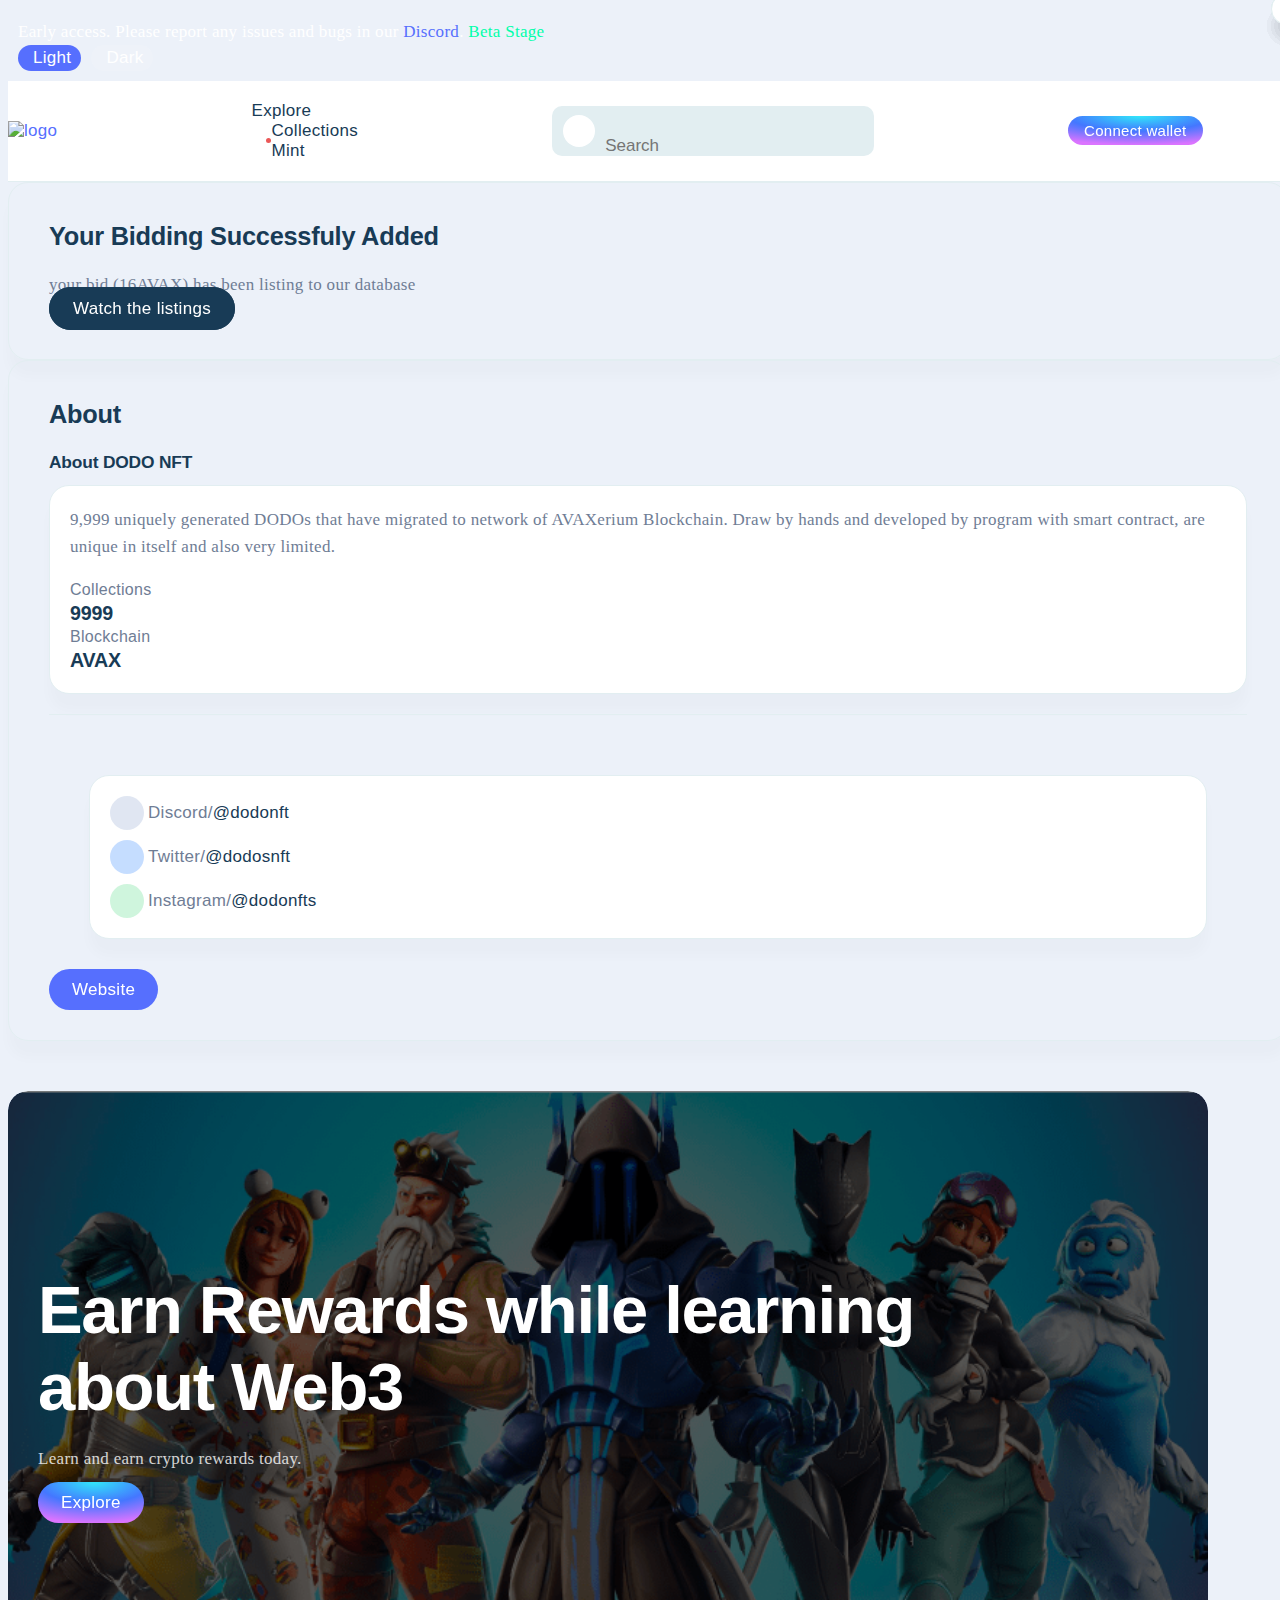
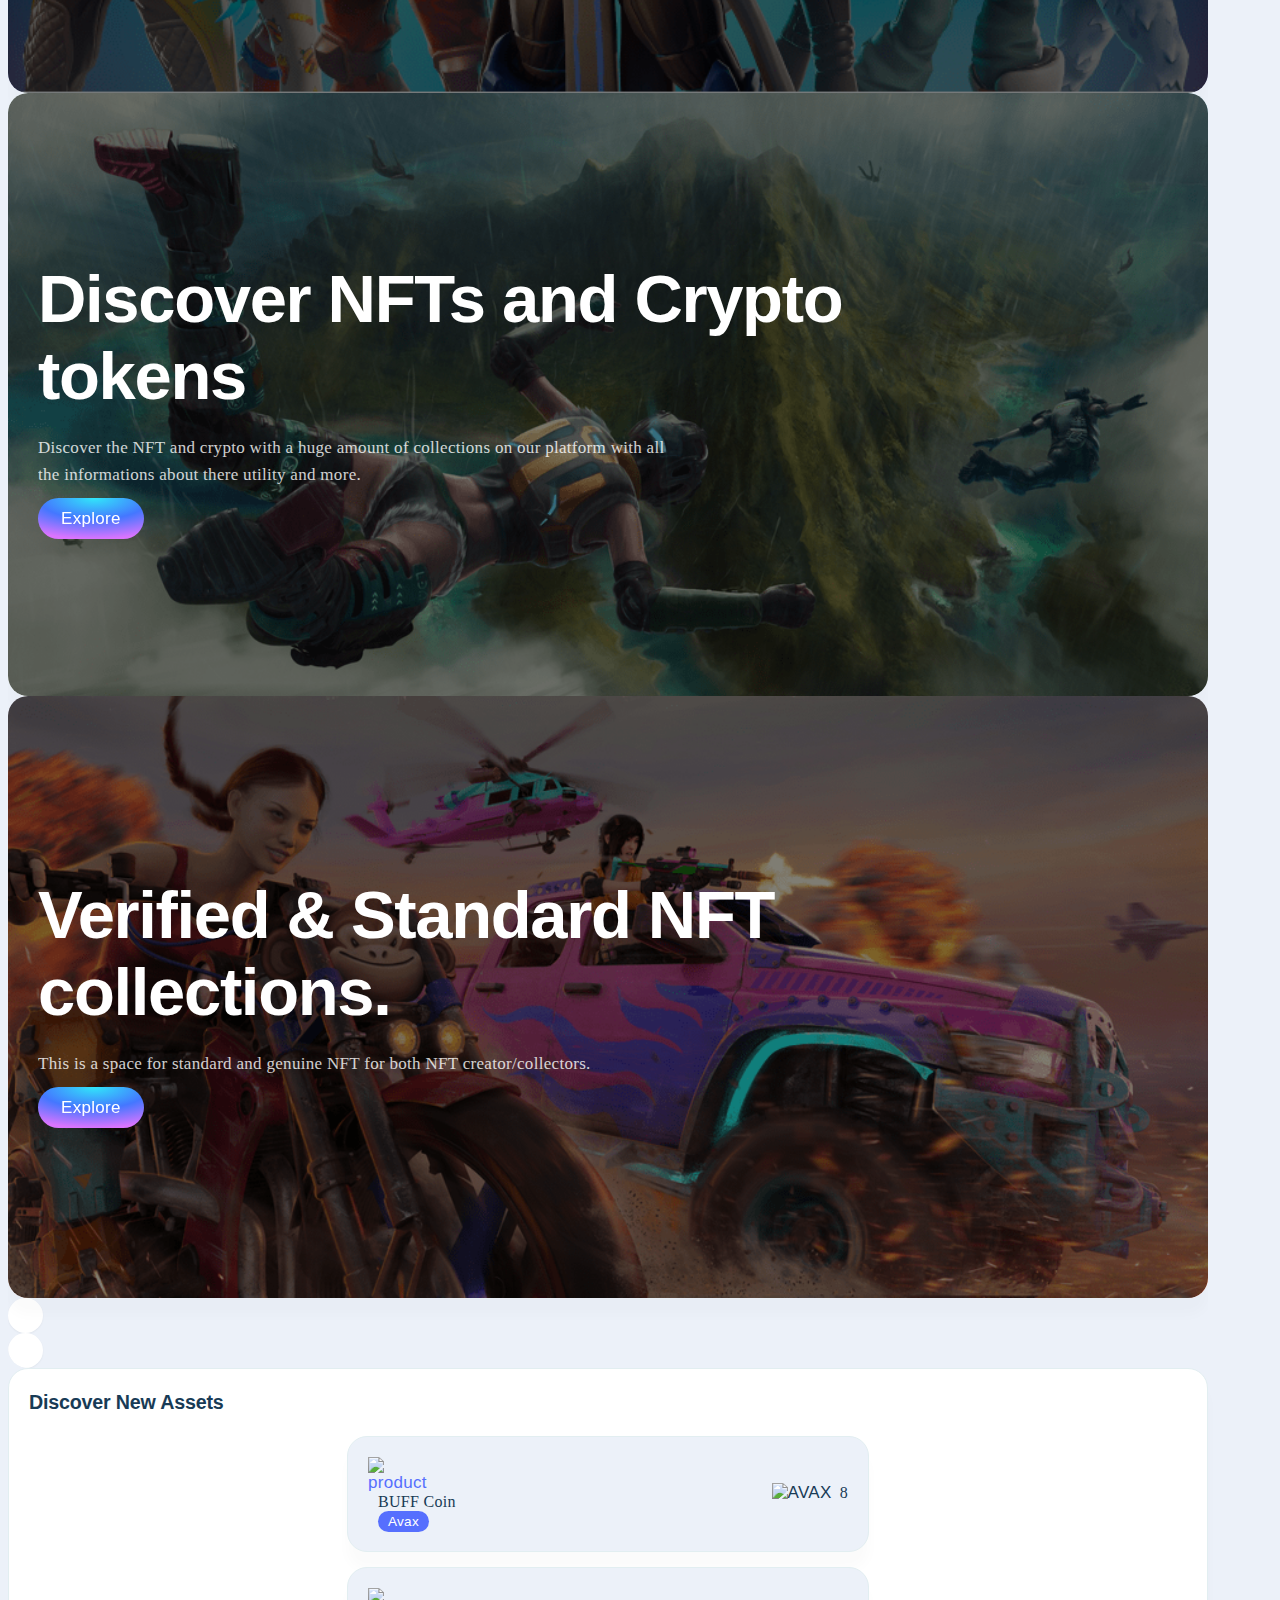
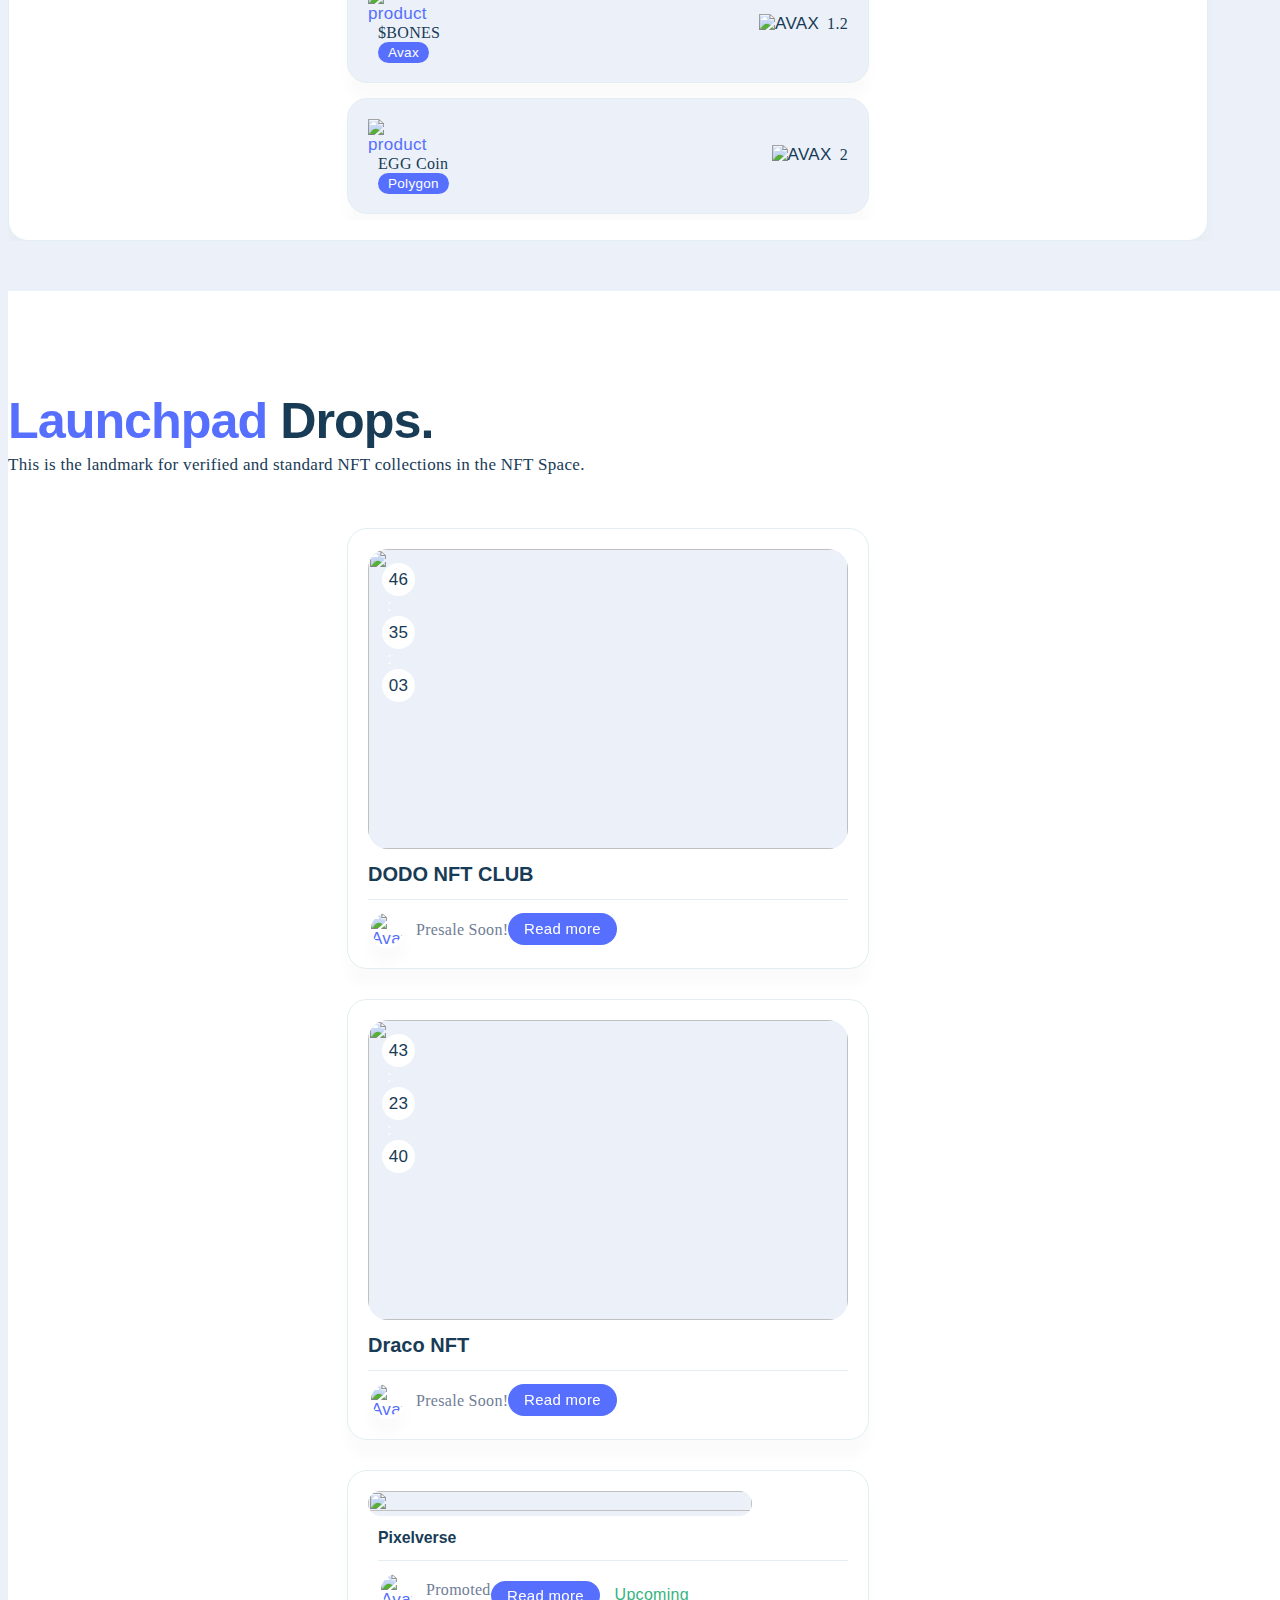
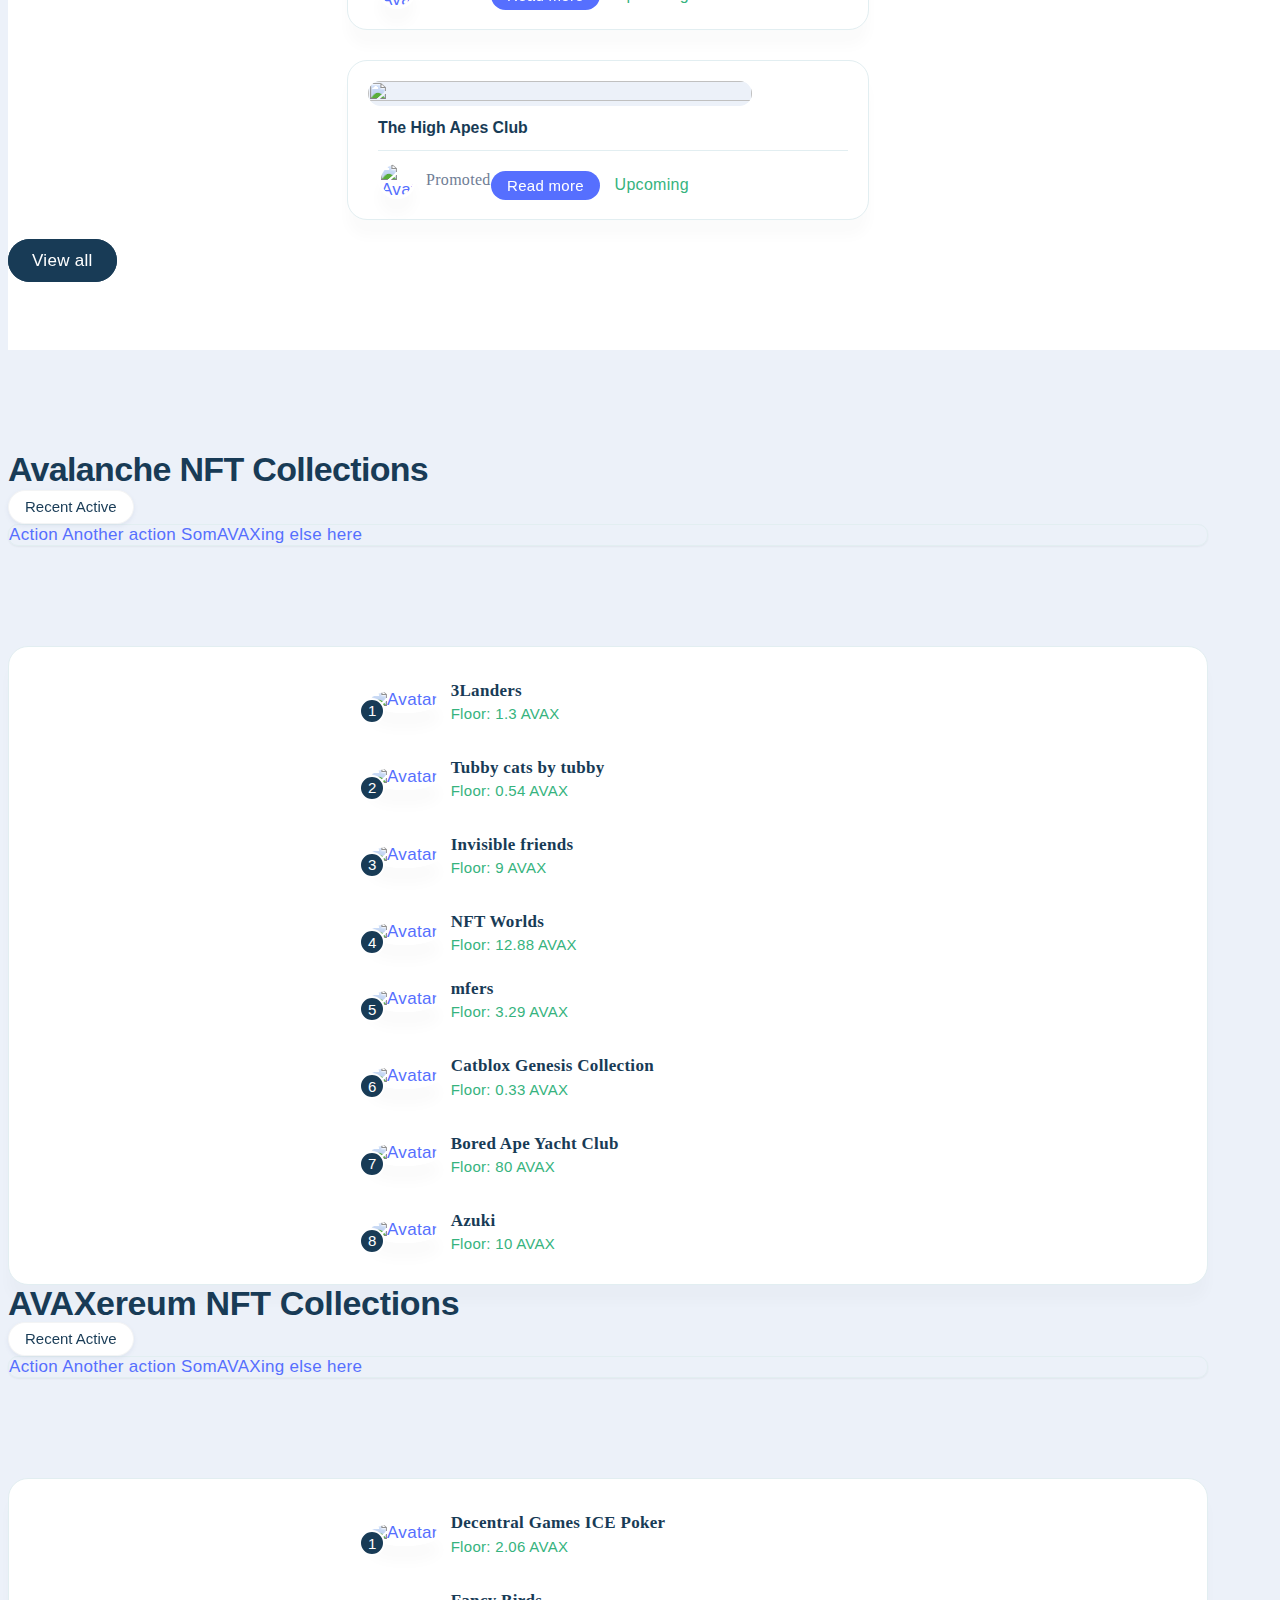
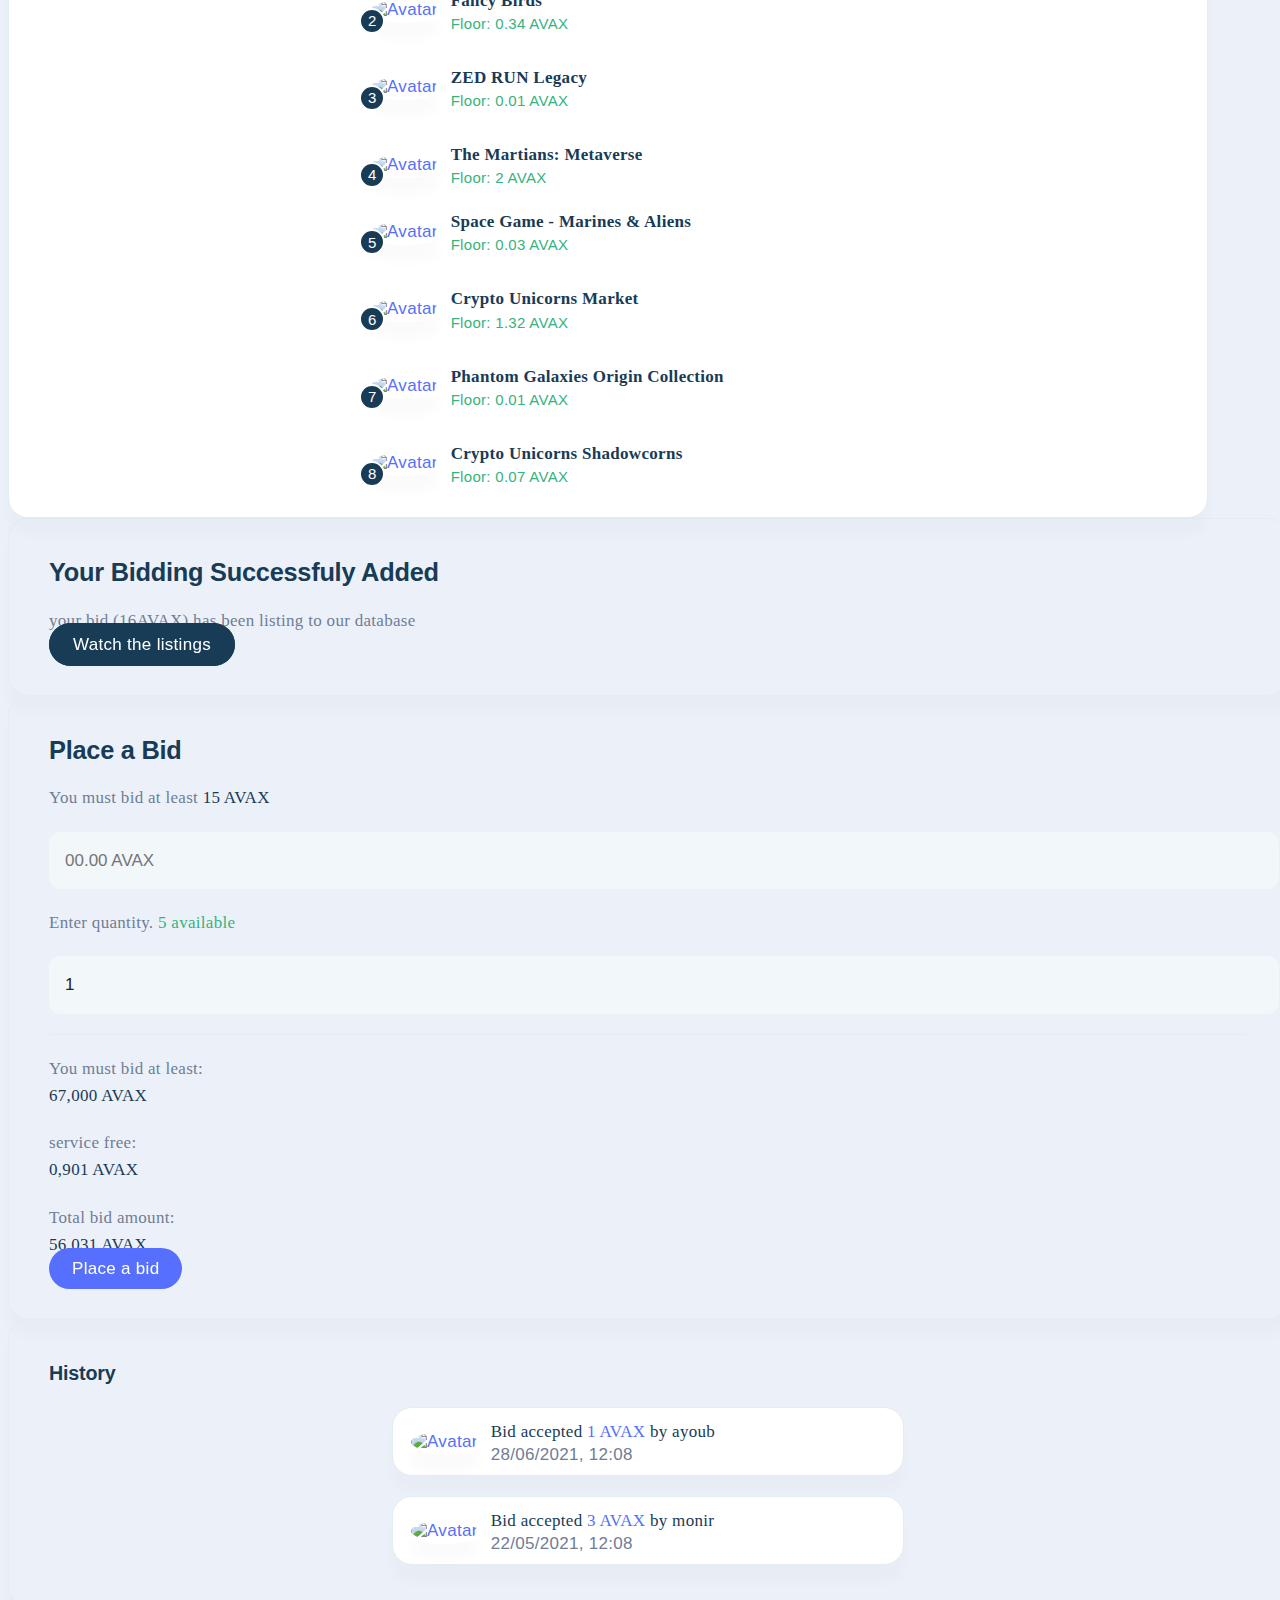
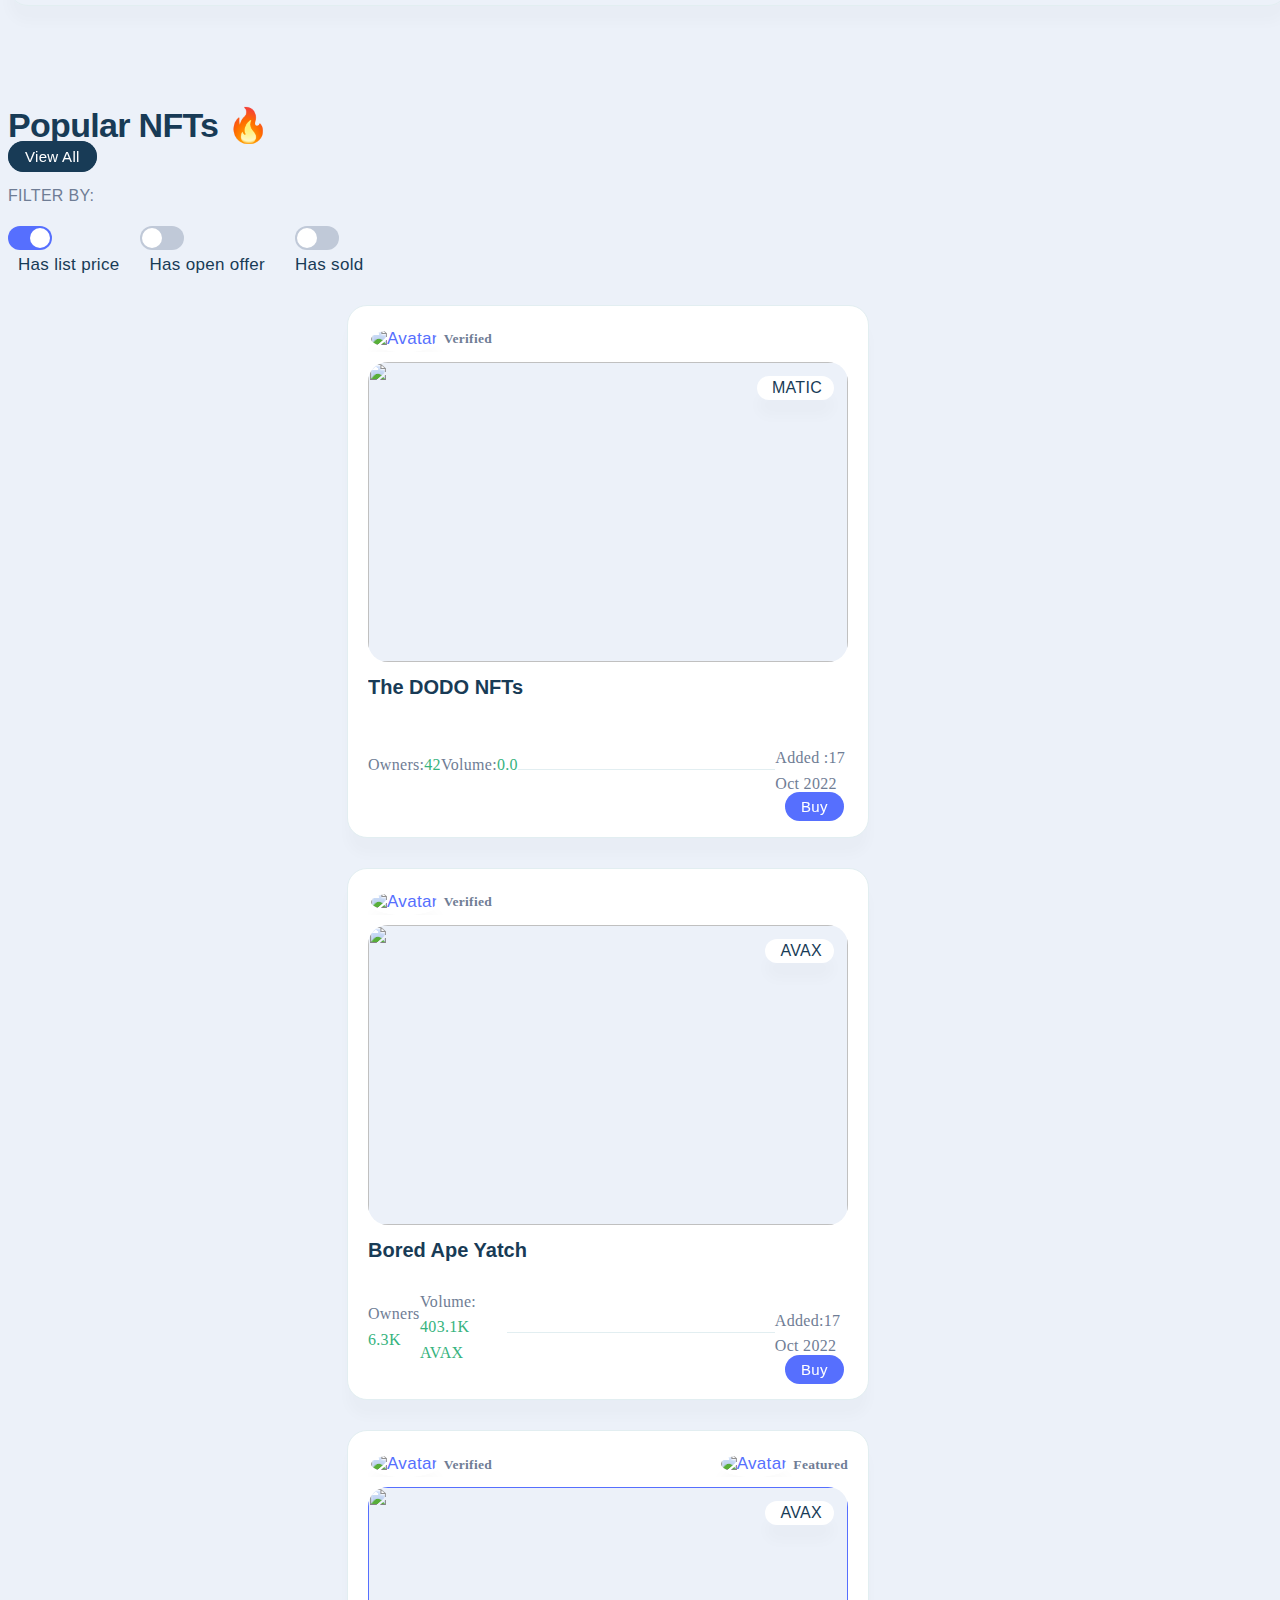
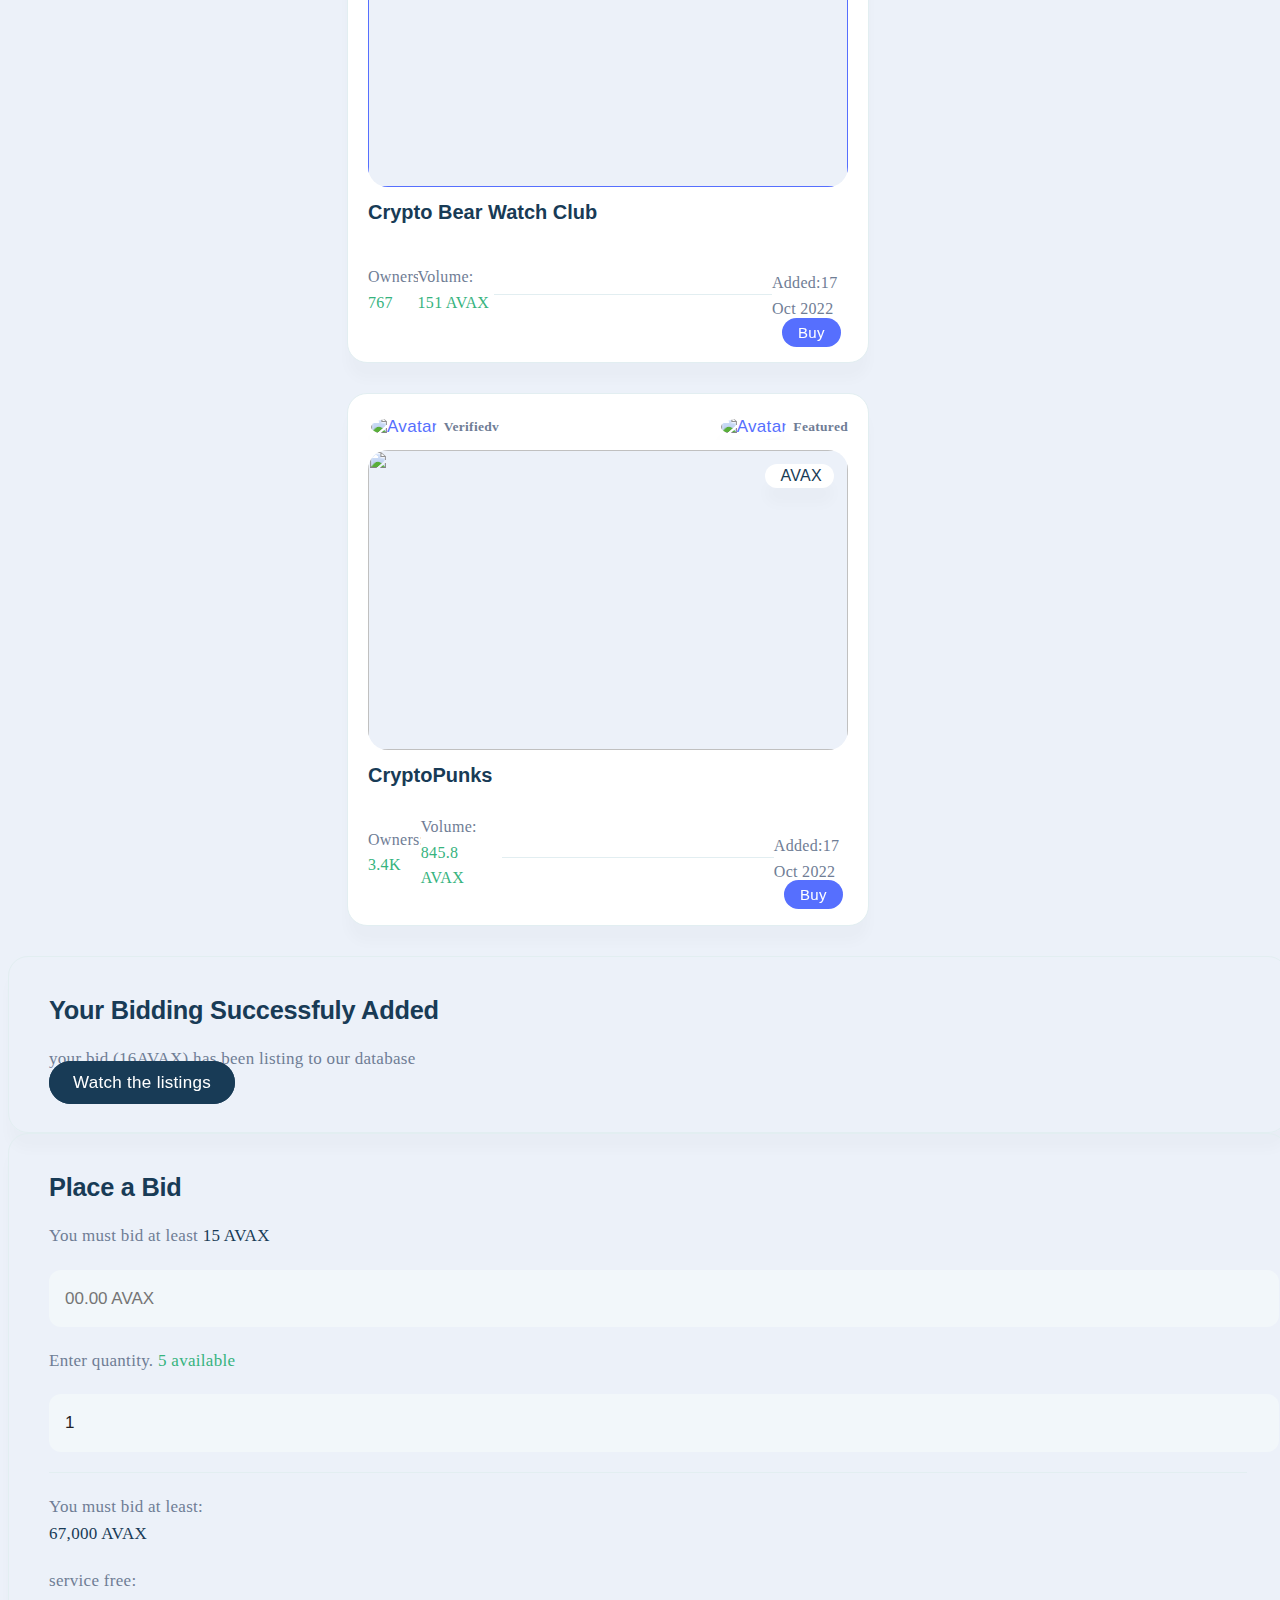
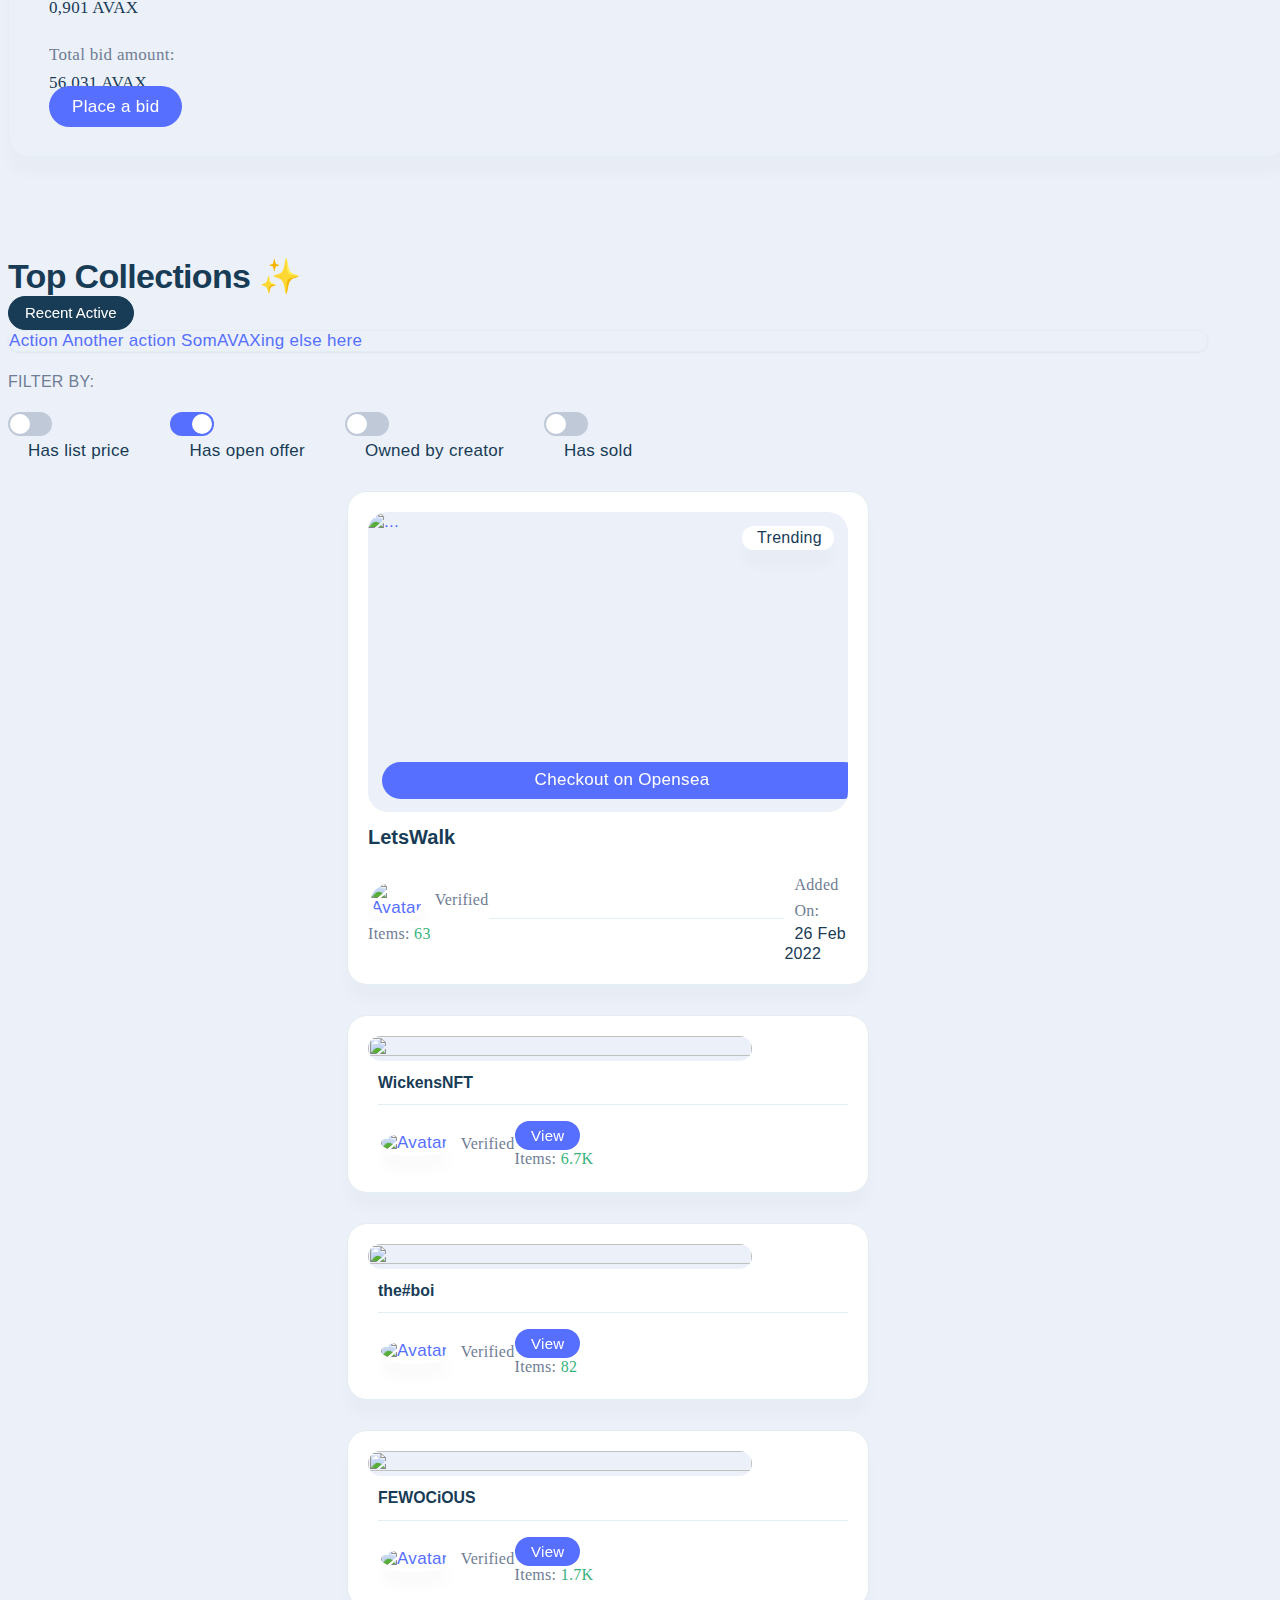
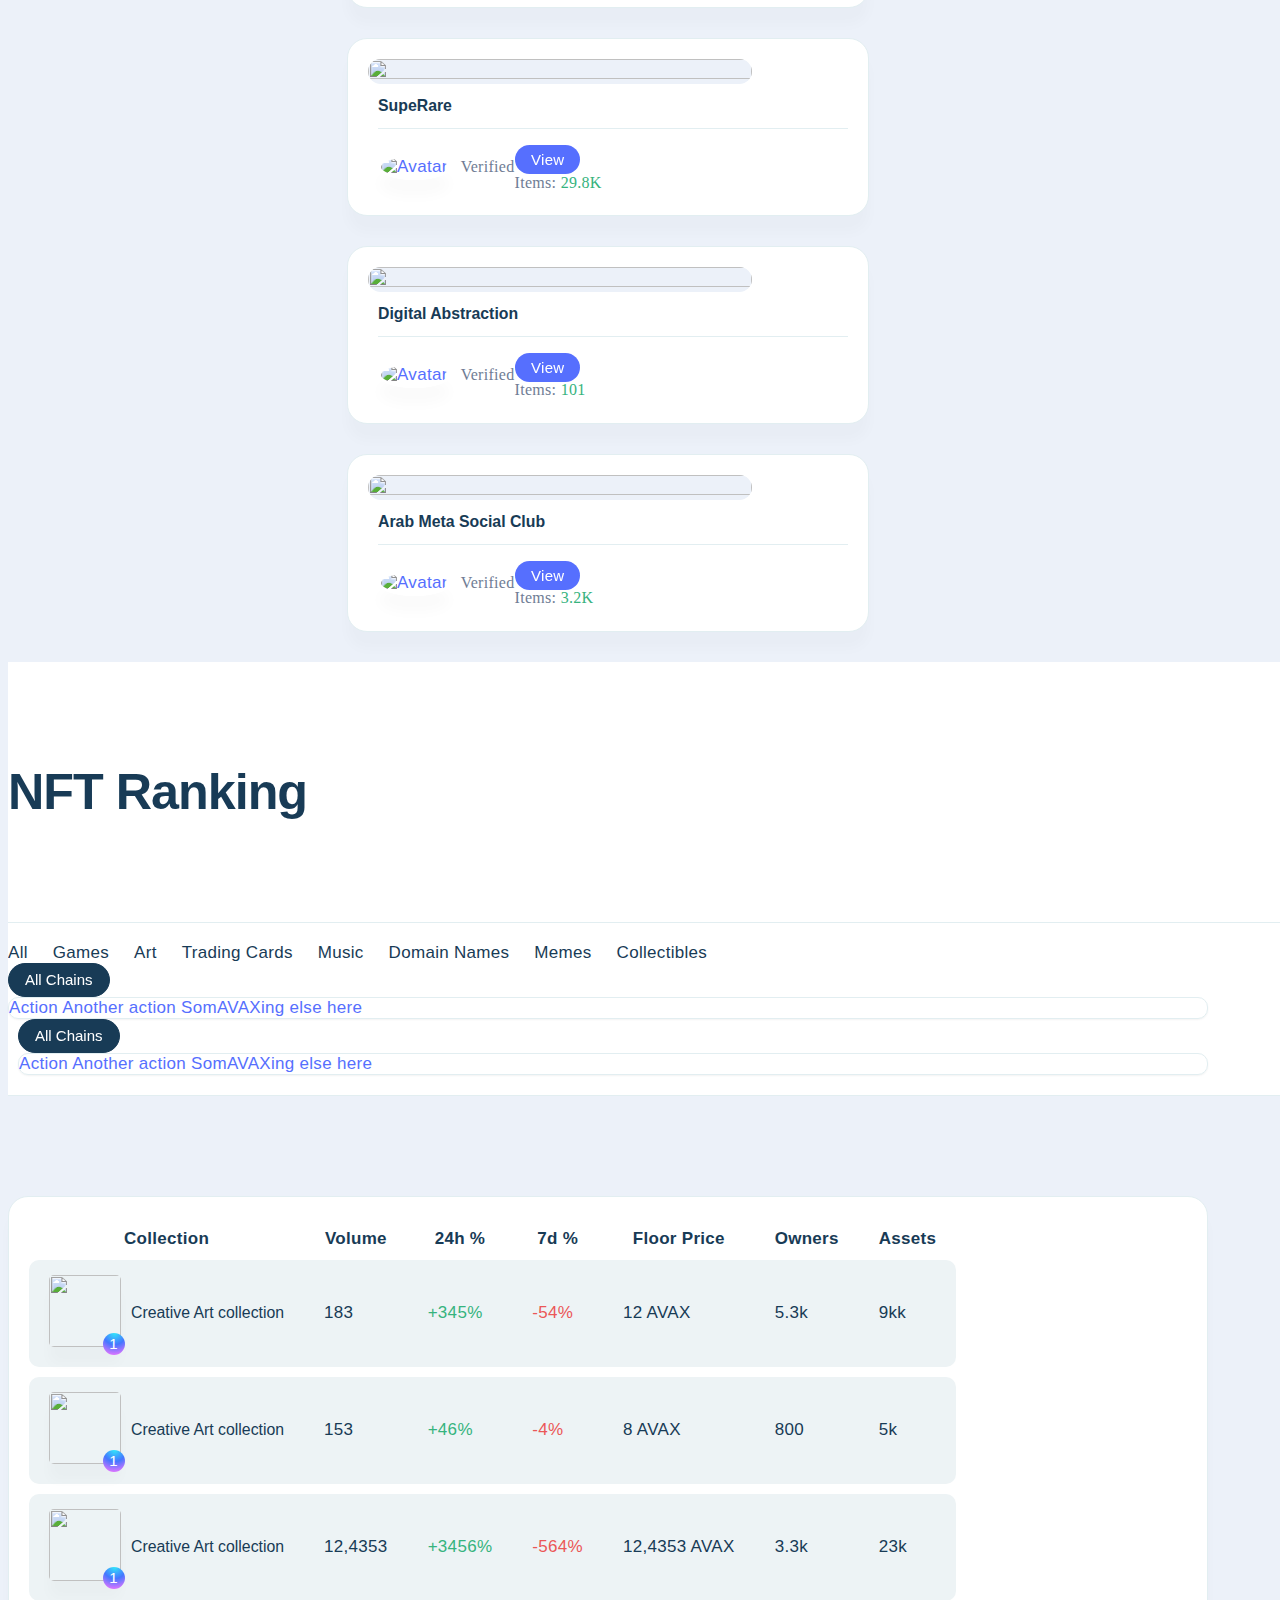
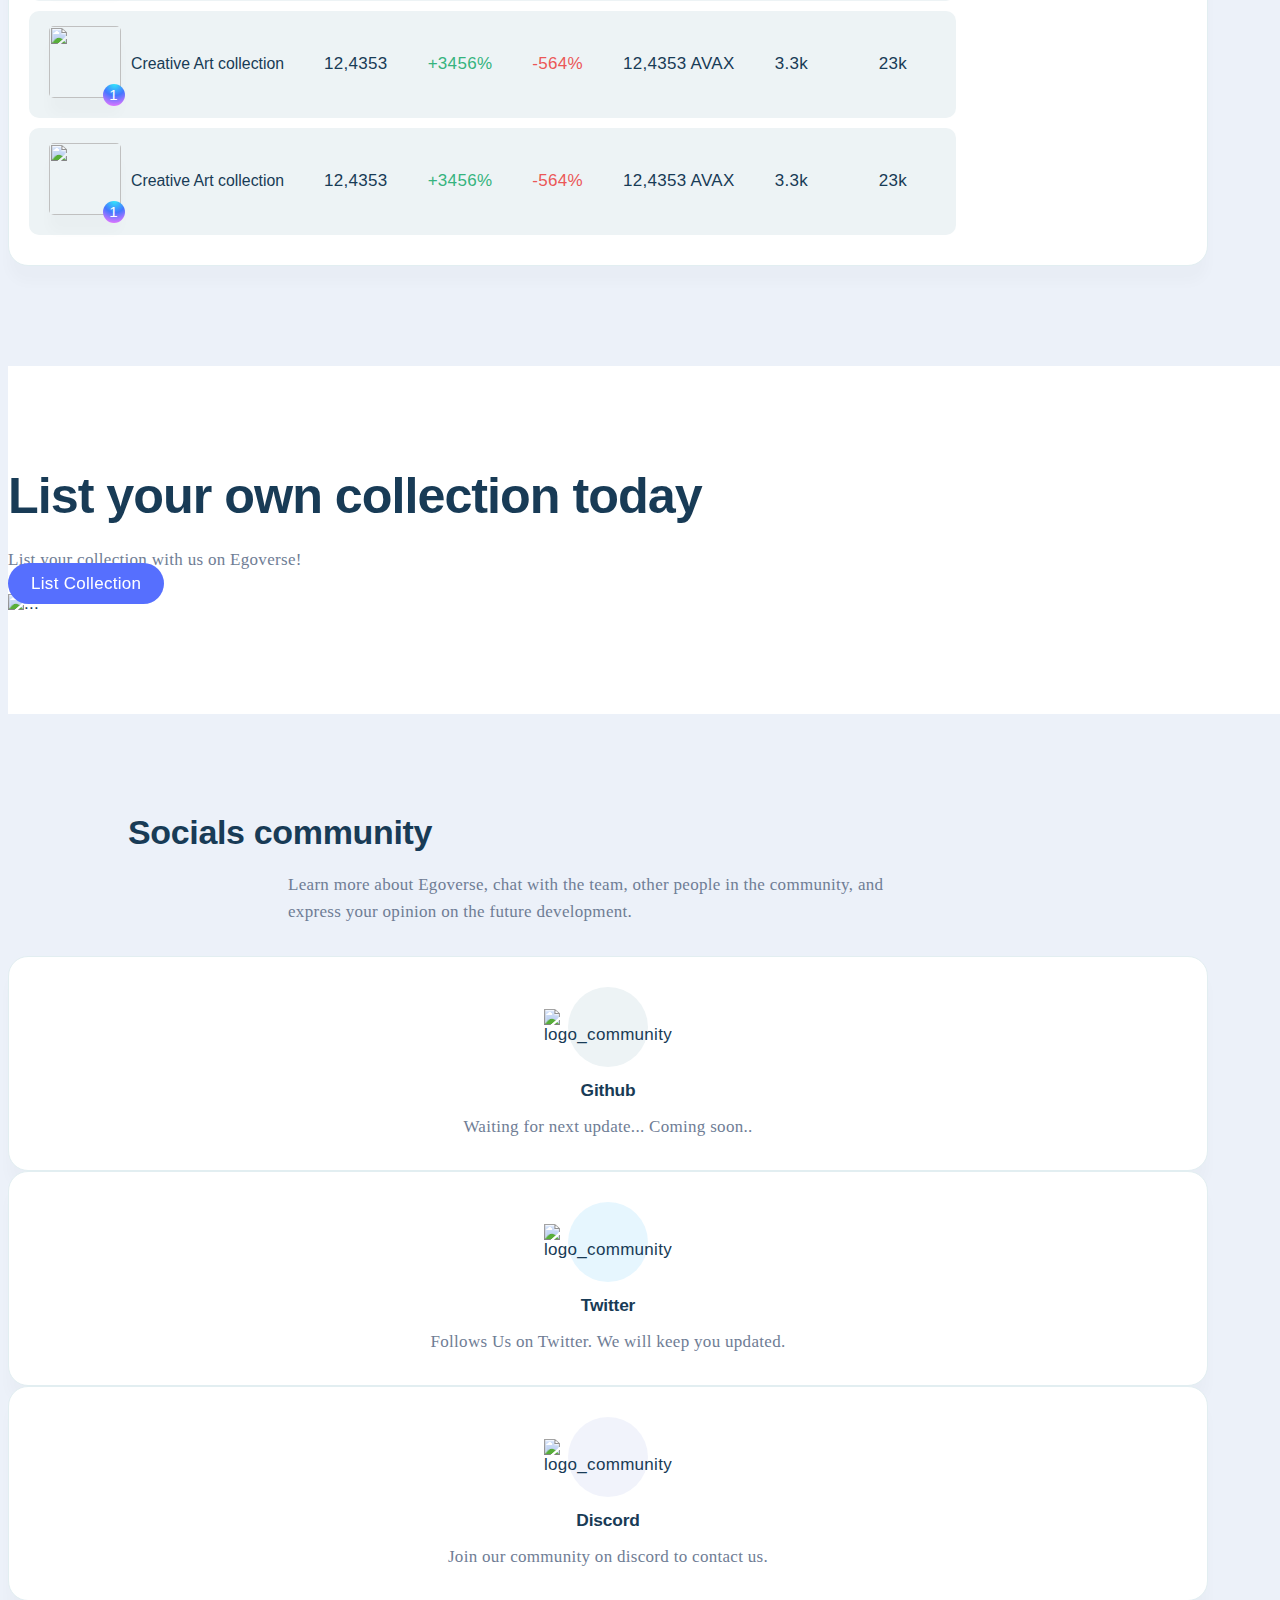
==== commit 1af37cb4: "update" ====
--- a/index.html
+++ b/index.html
@@ -3,7 +3,7 @@
 
 <head>
 	<meta charset="UTF-8" />
-	<meta name="title" content="Early Access" />
+	<meta name="title" content="Egoverse Marketplace" />
 	<meta name="description" content="standard & Verified collecion space for NFTs" />
 	<meta name="keywords" content="bootstrap, nft, hub, bootstrap5, community, collection
 			verified, art, web3" />
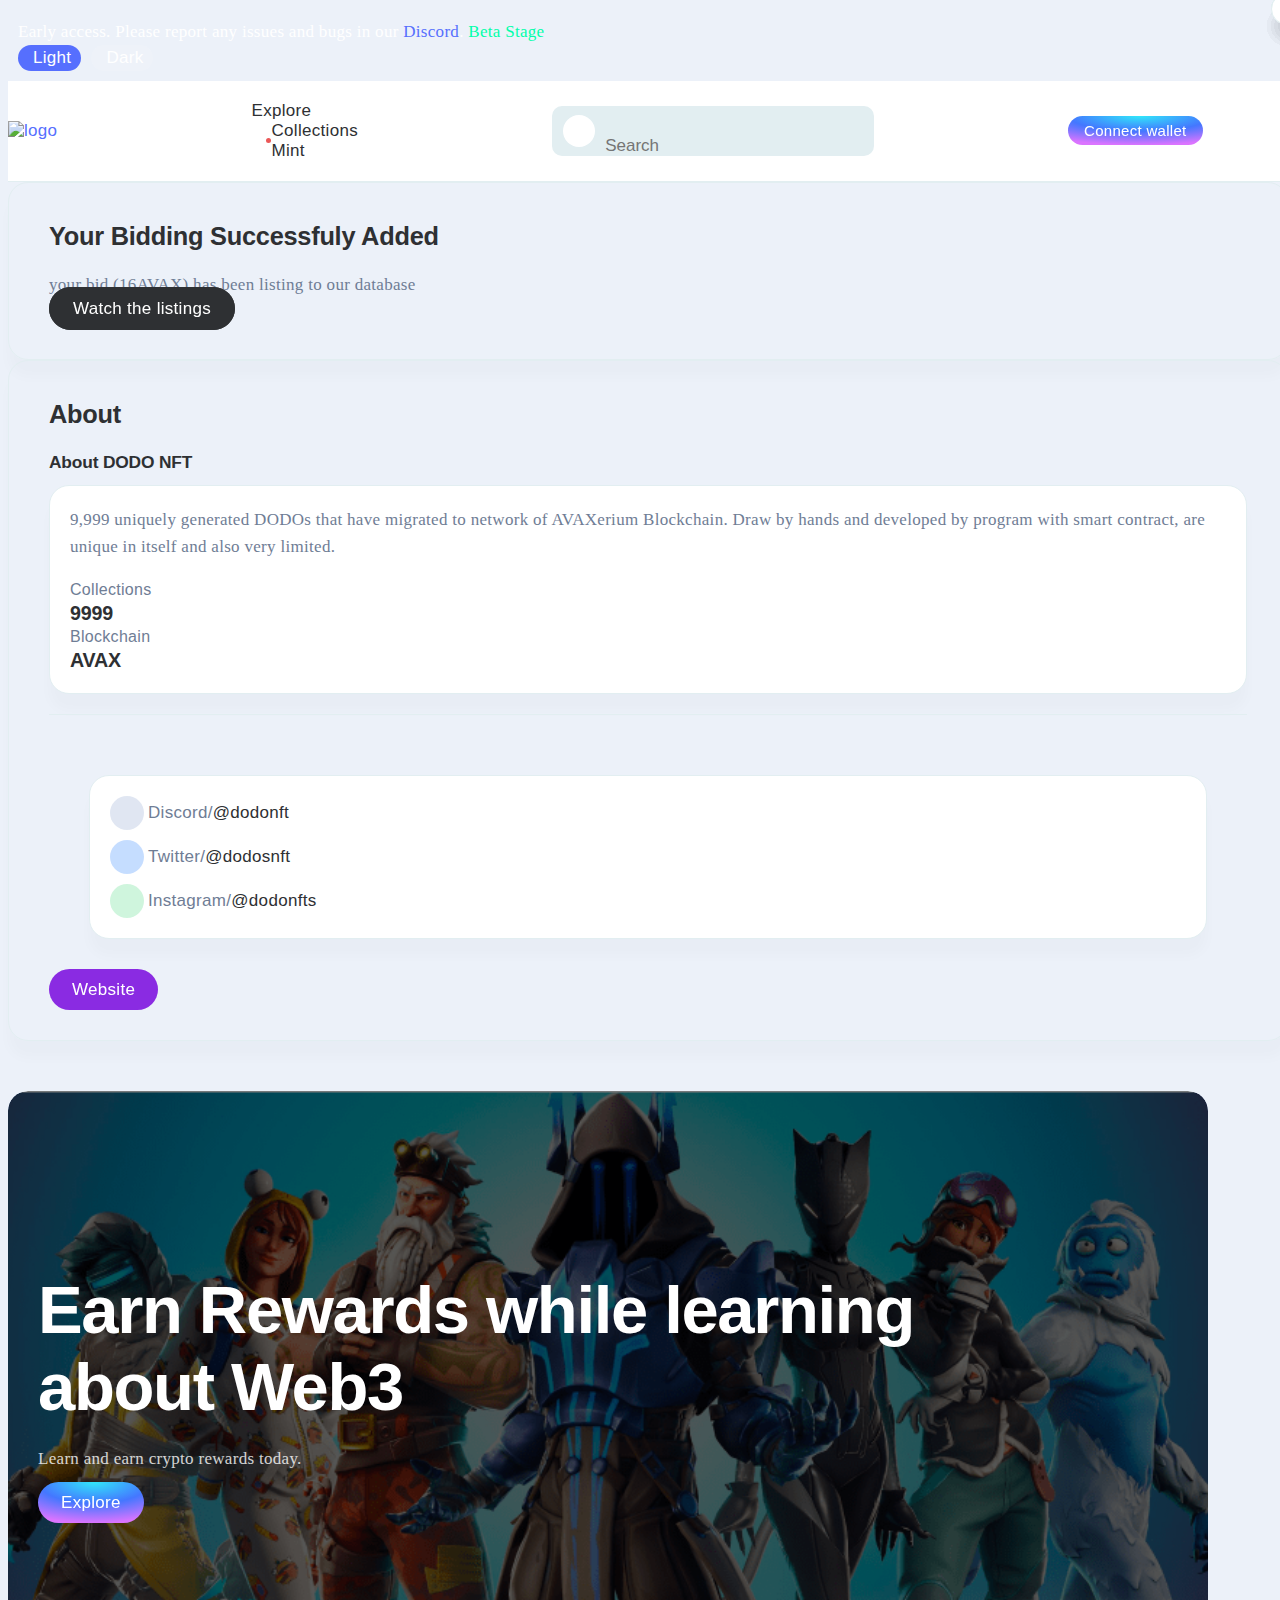
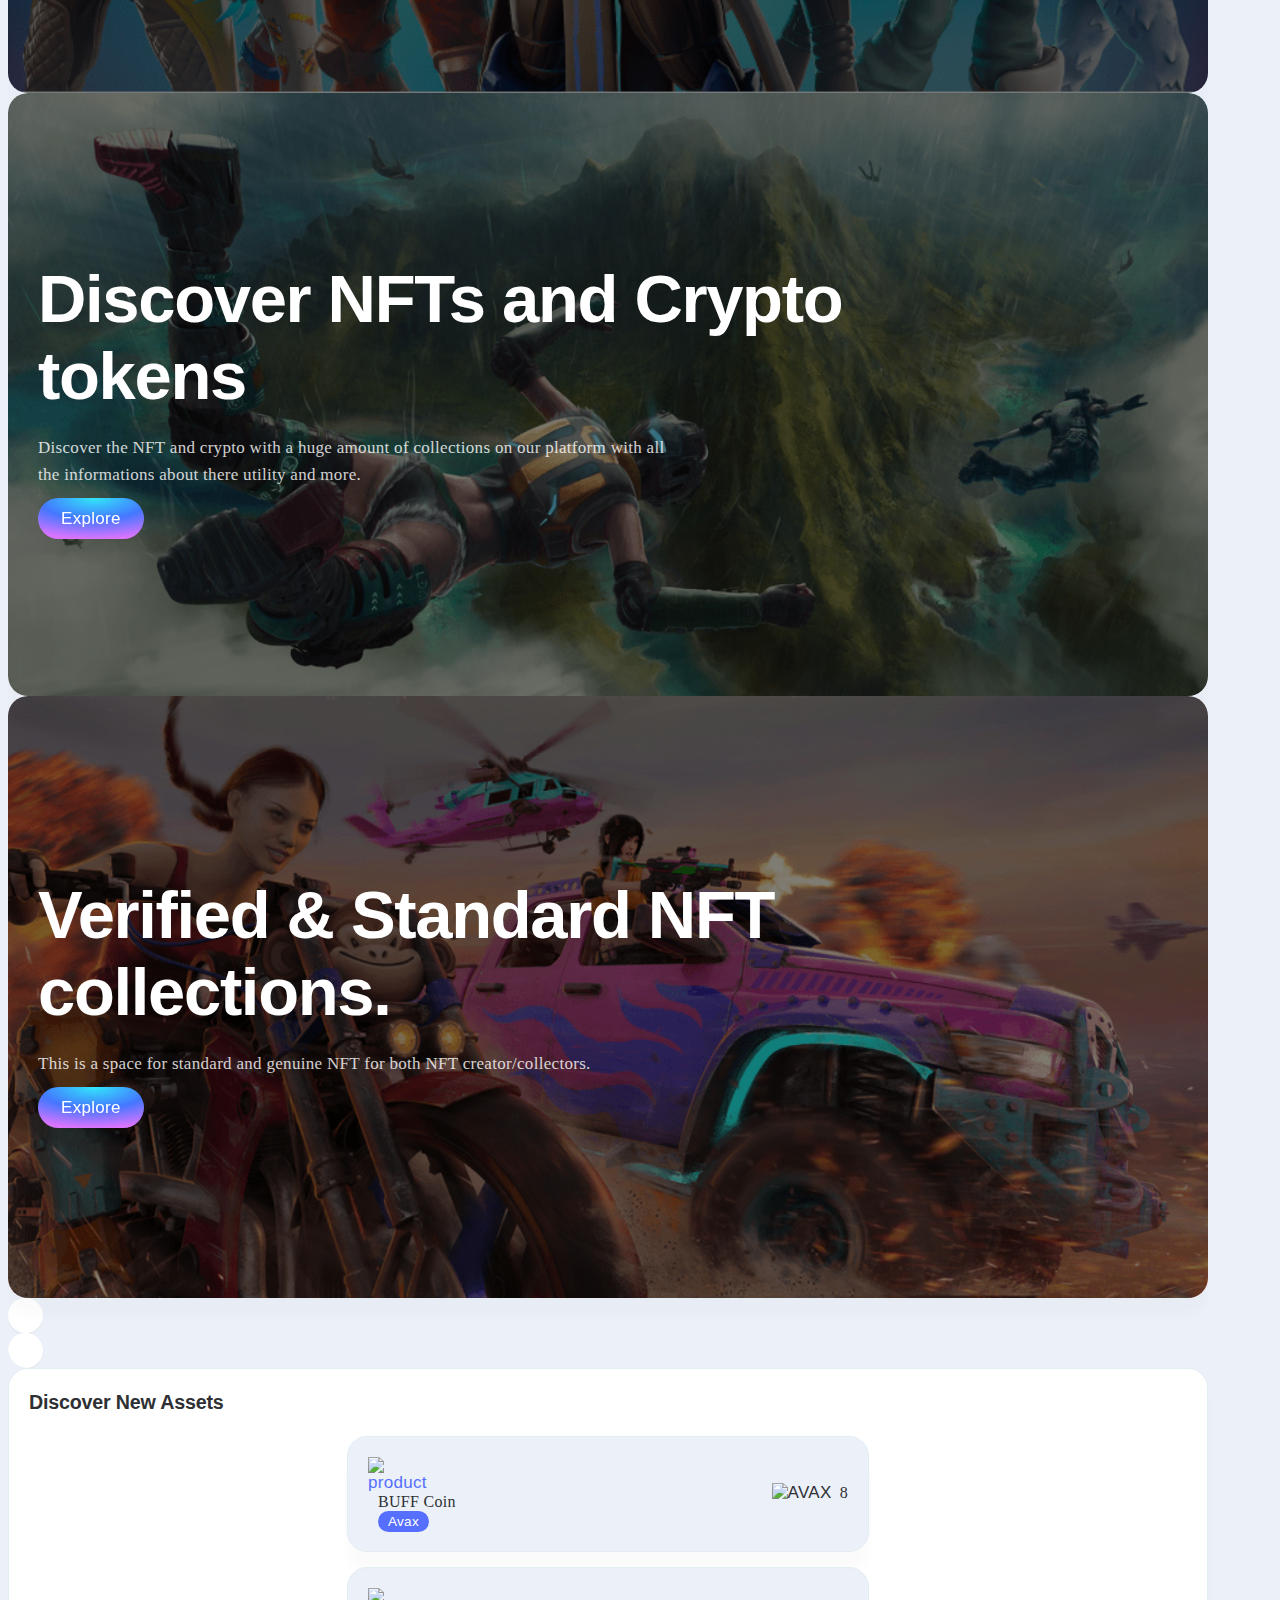
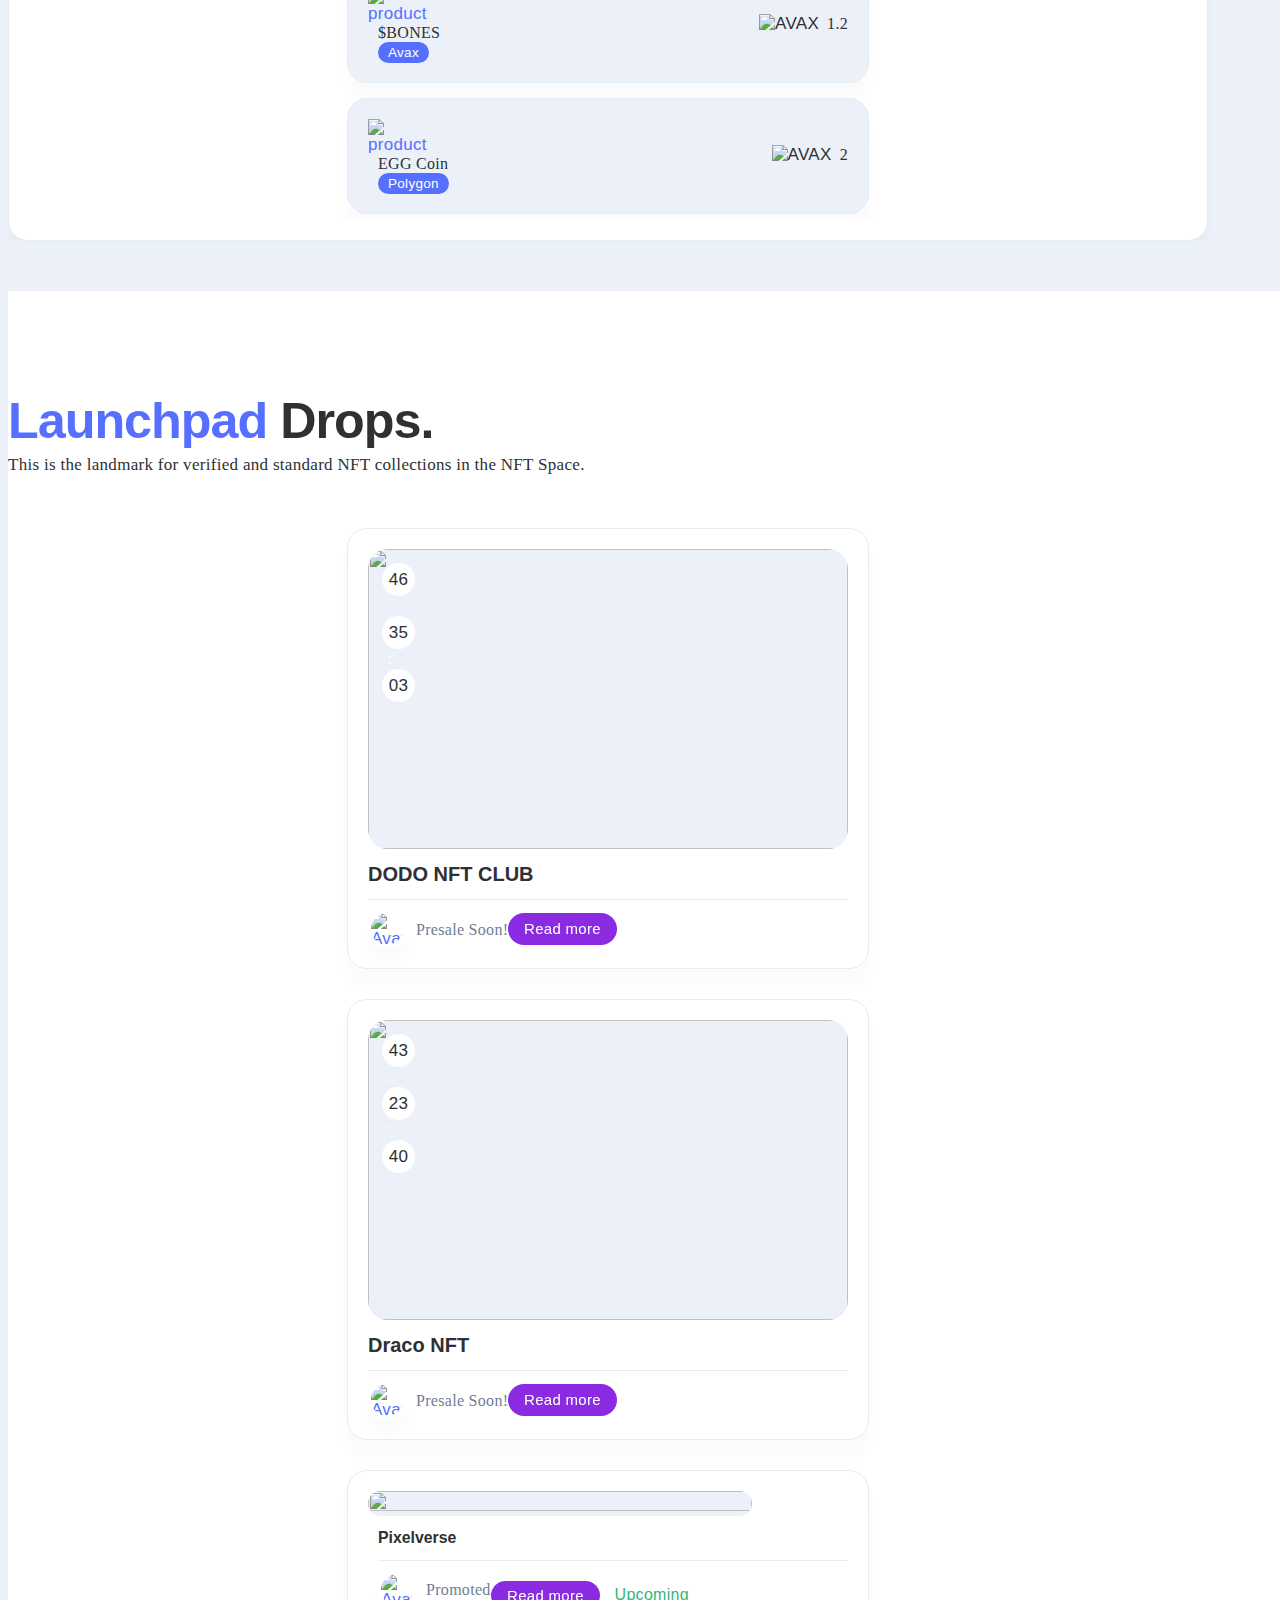
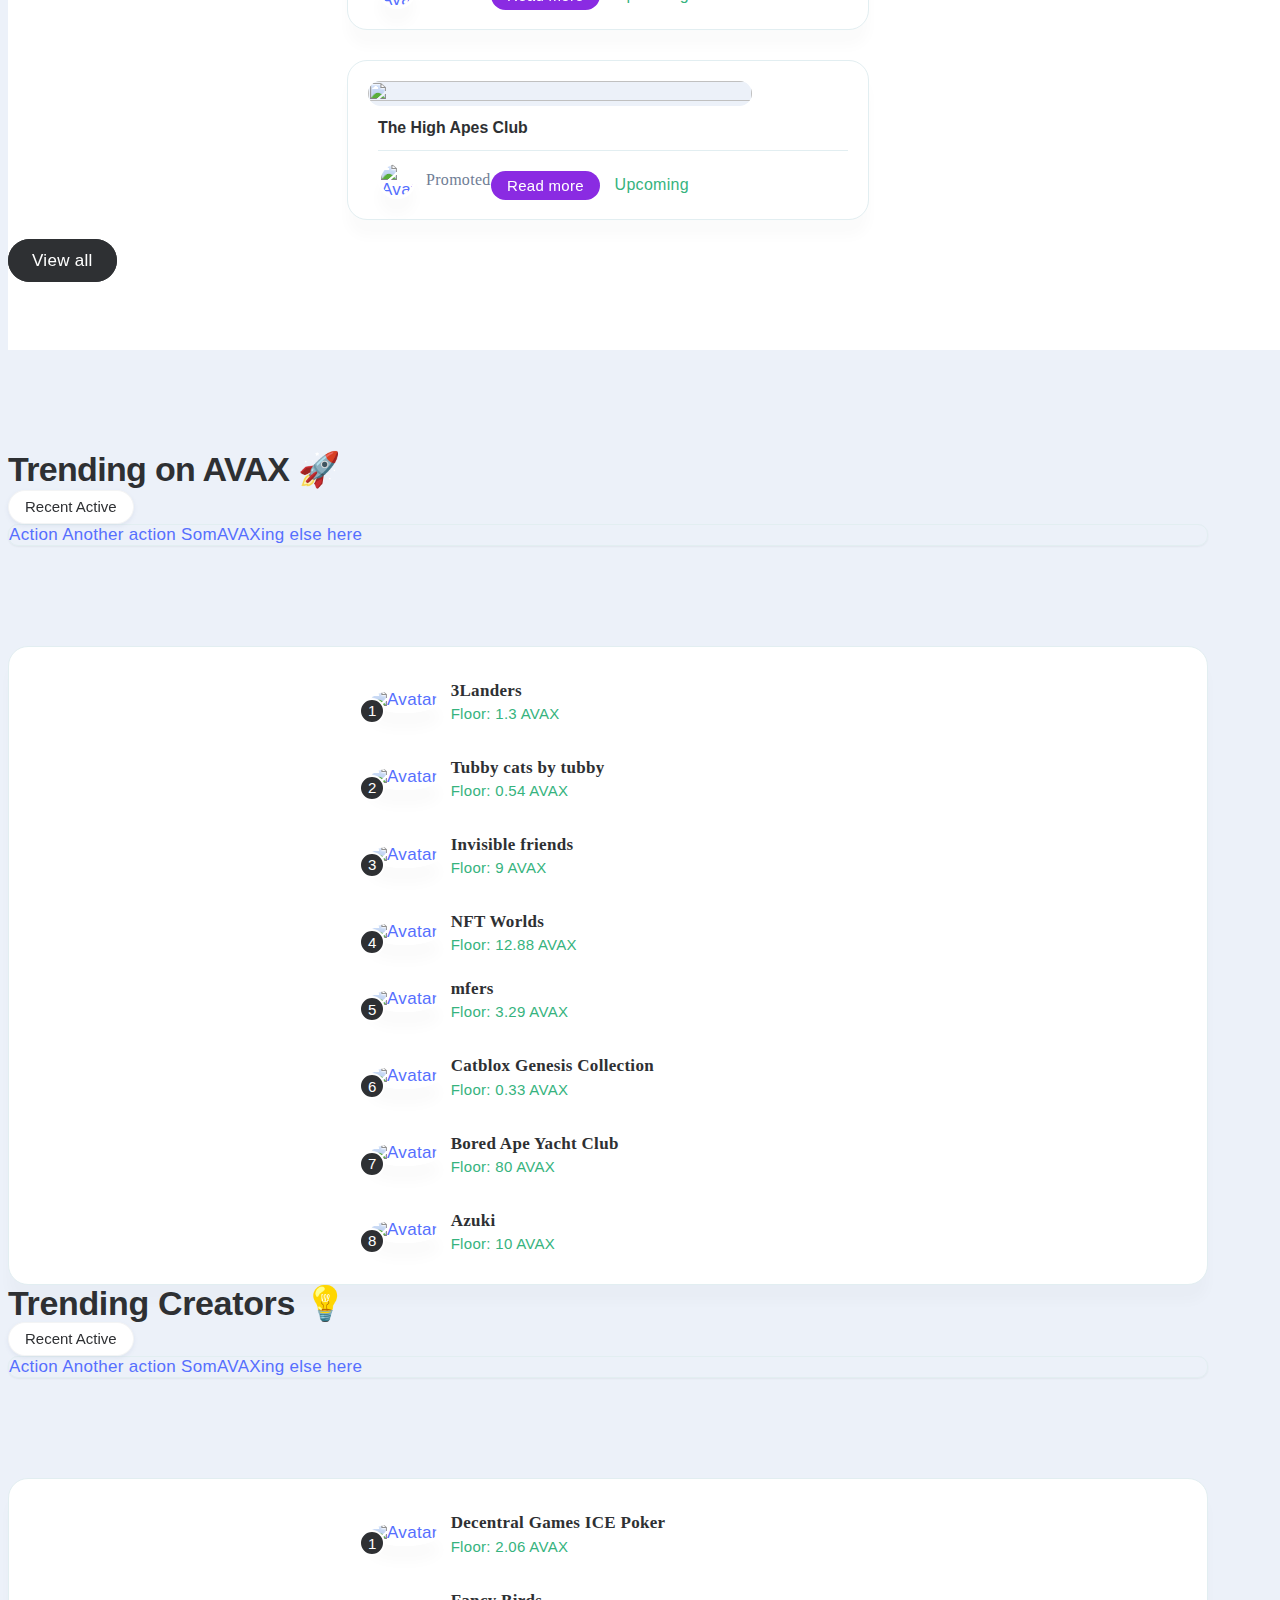
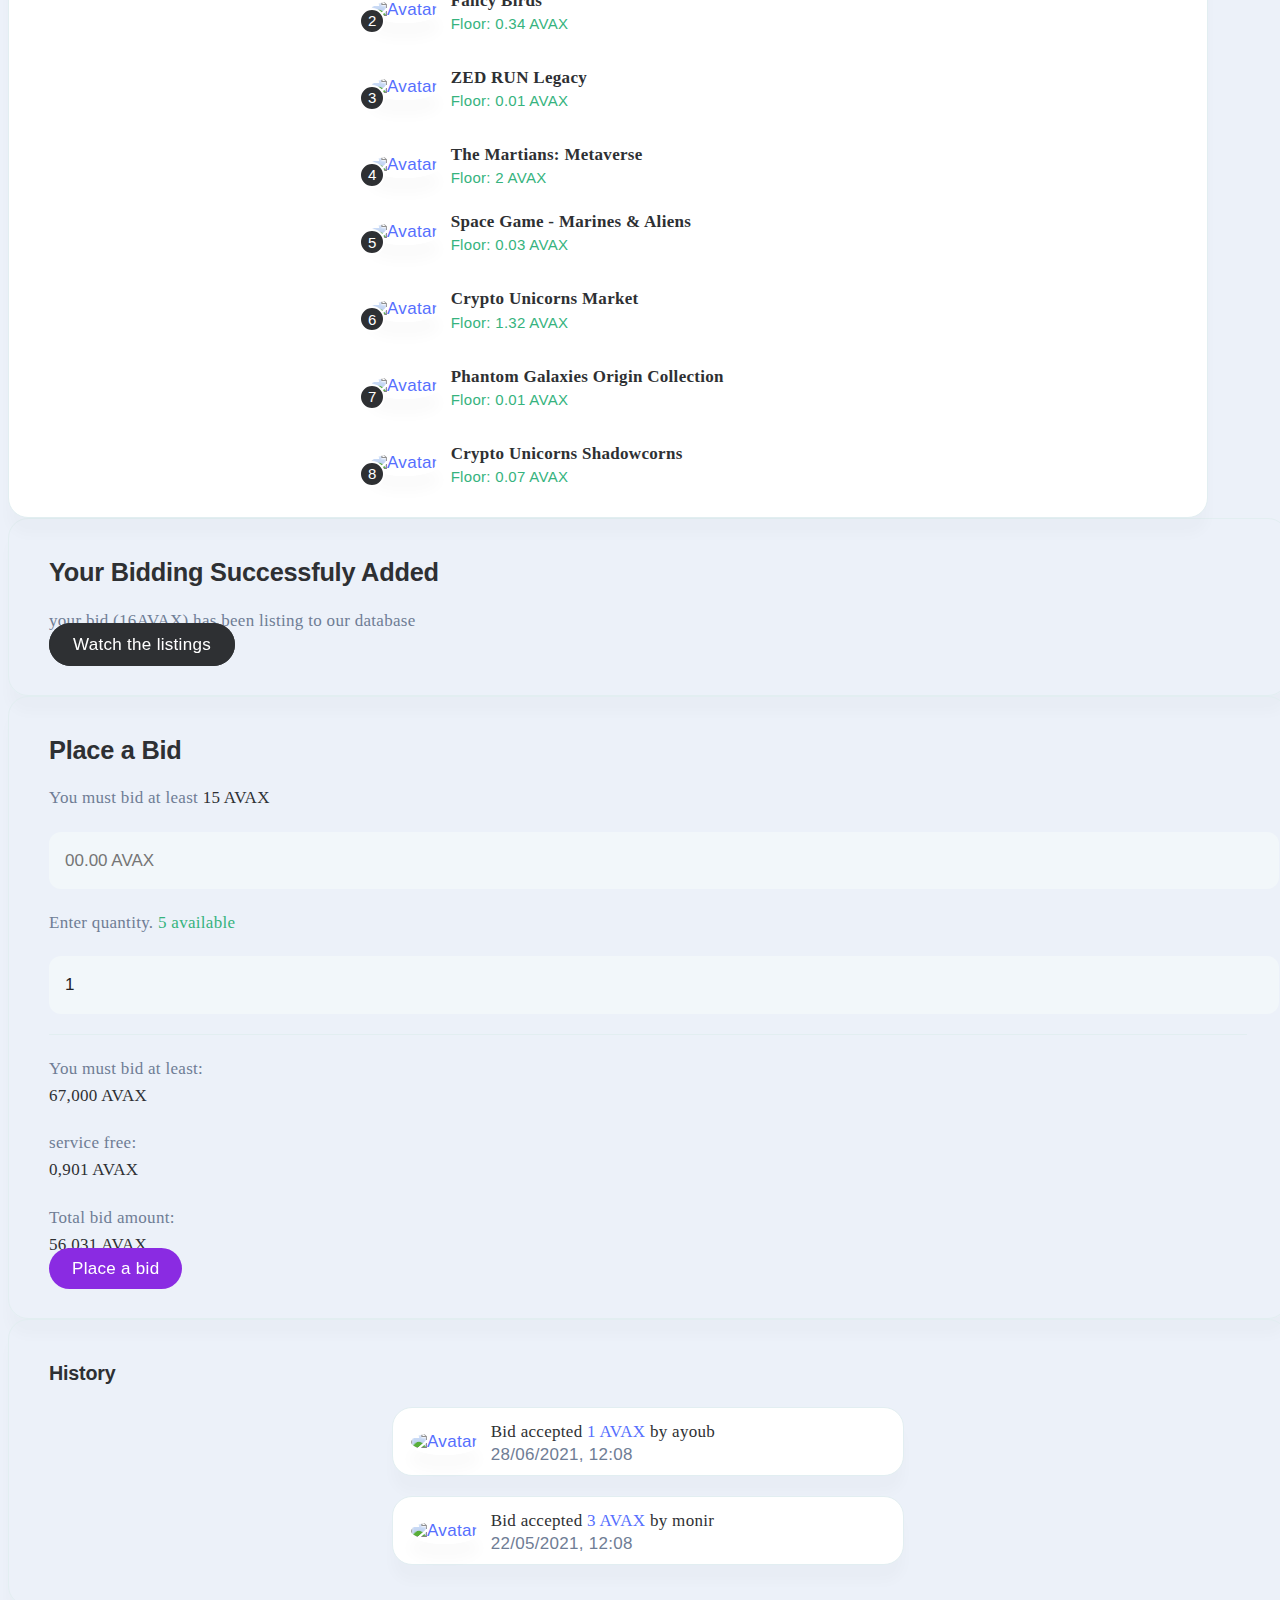
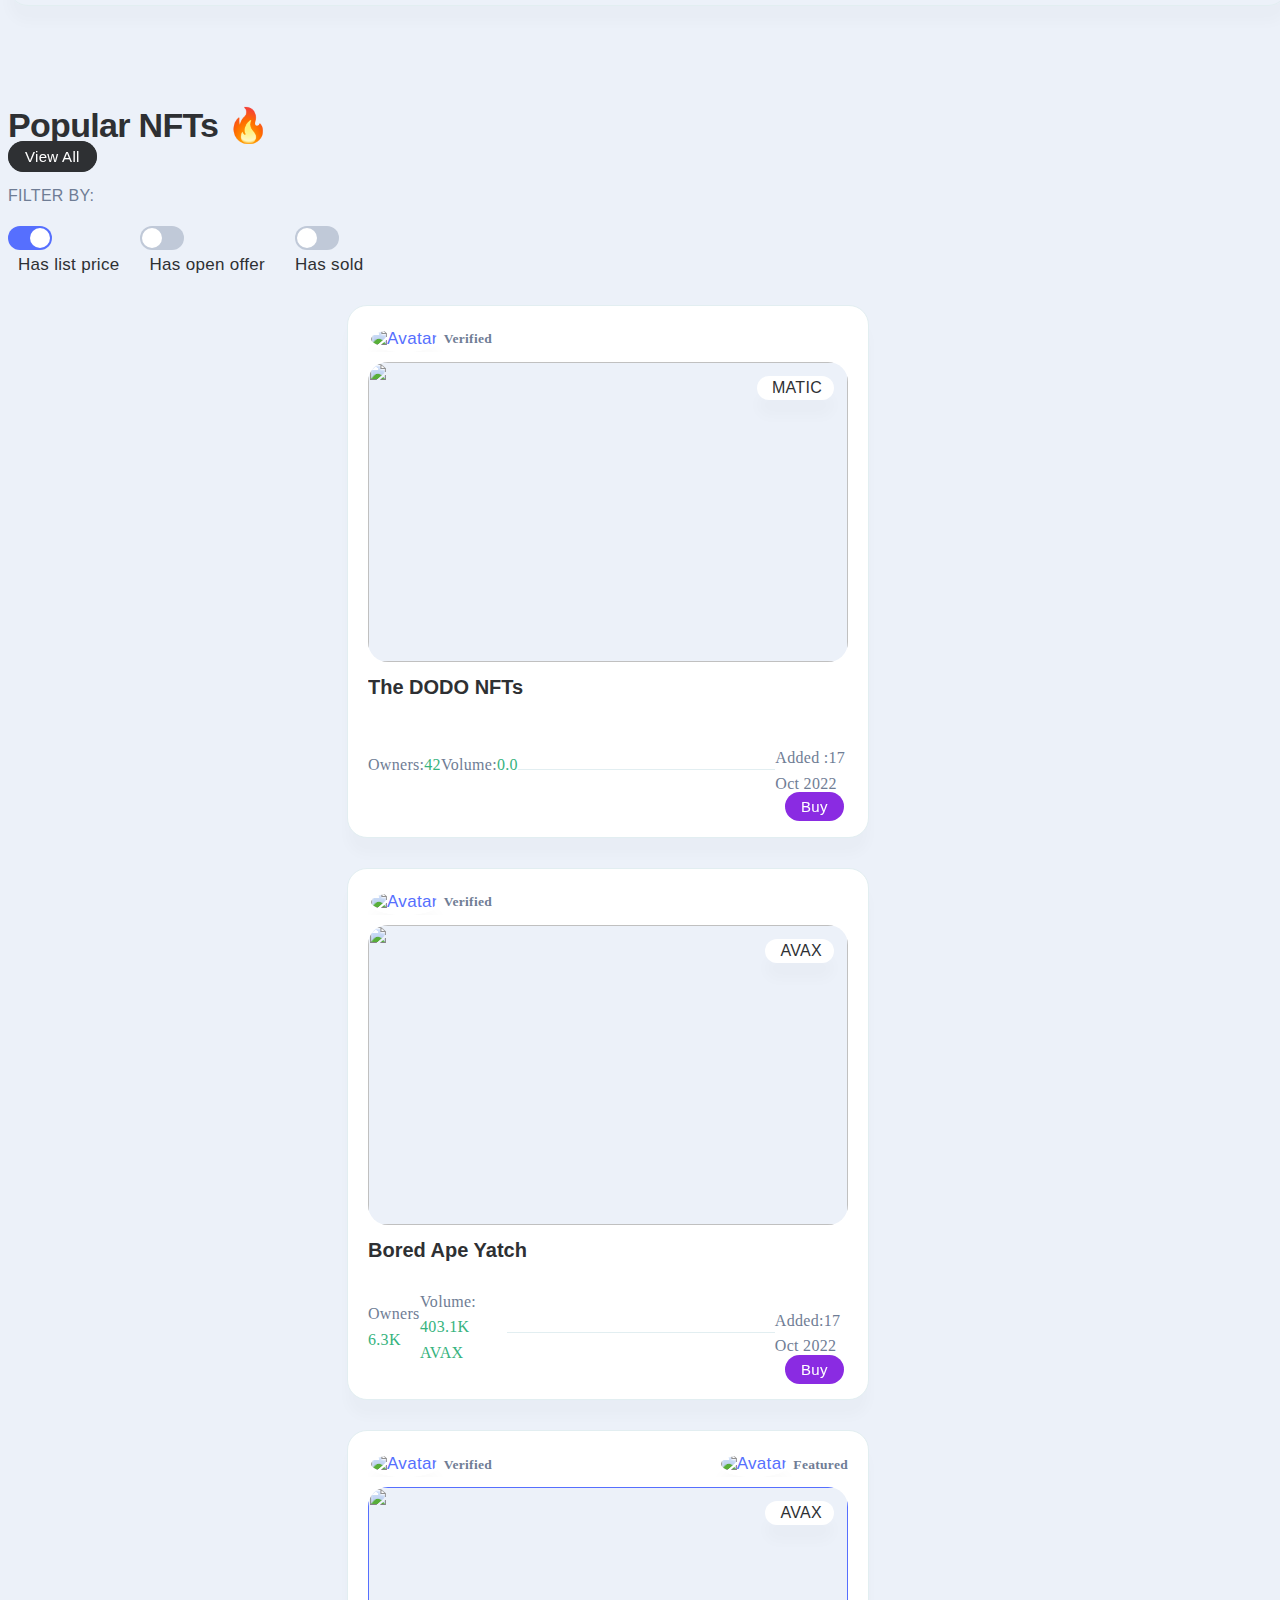
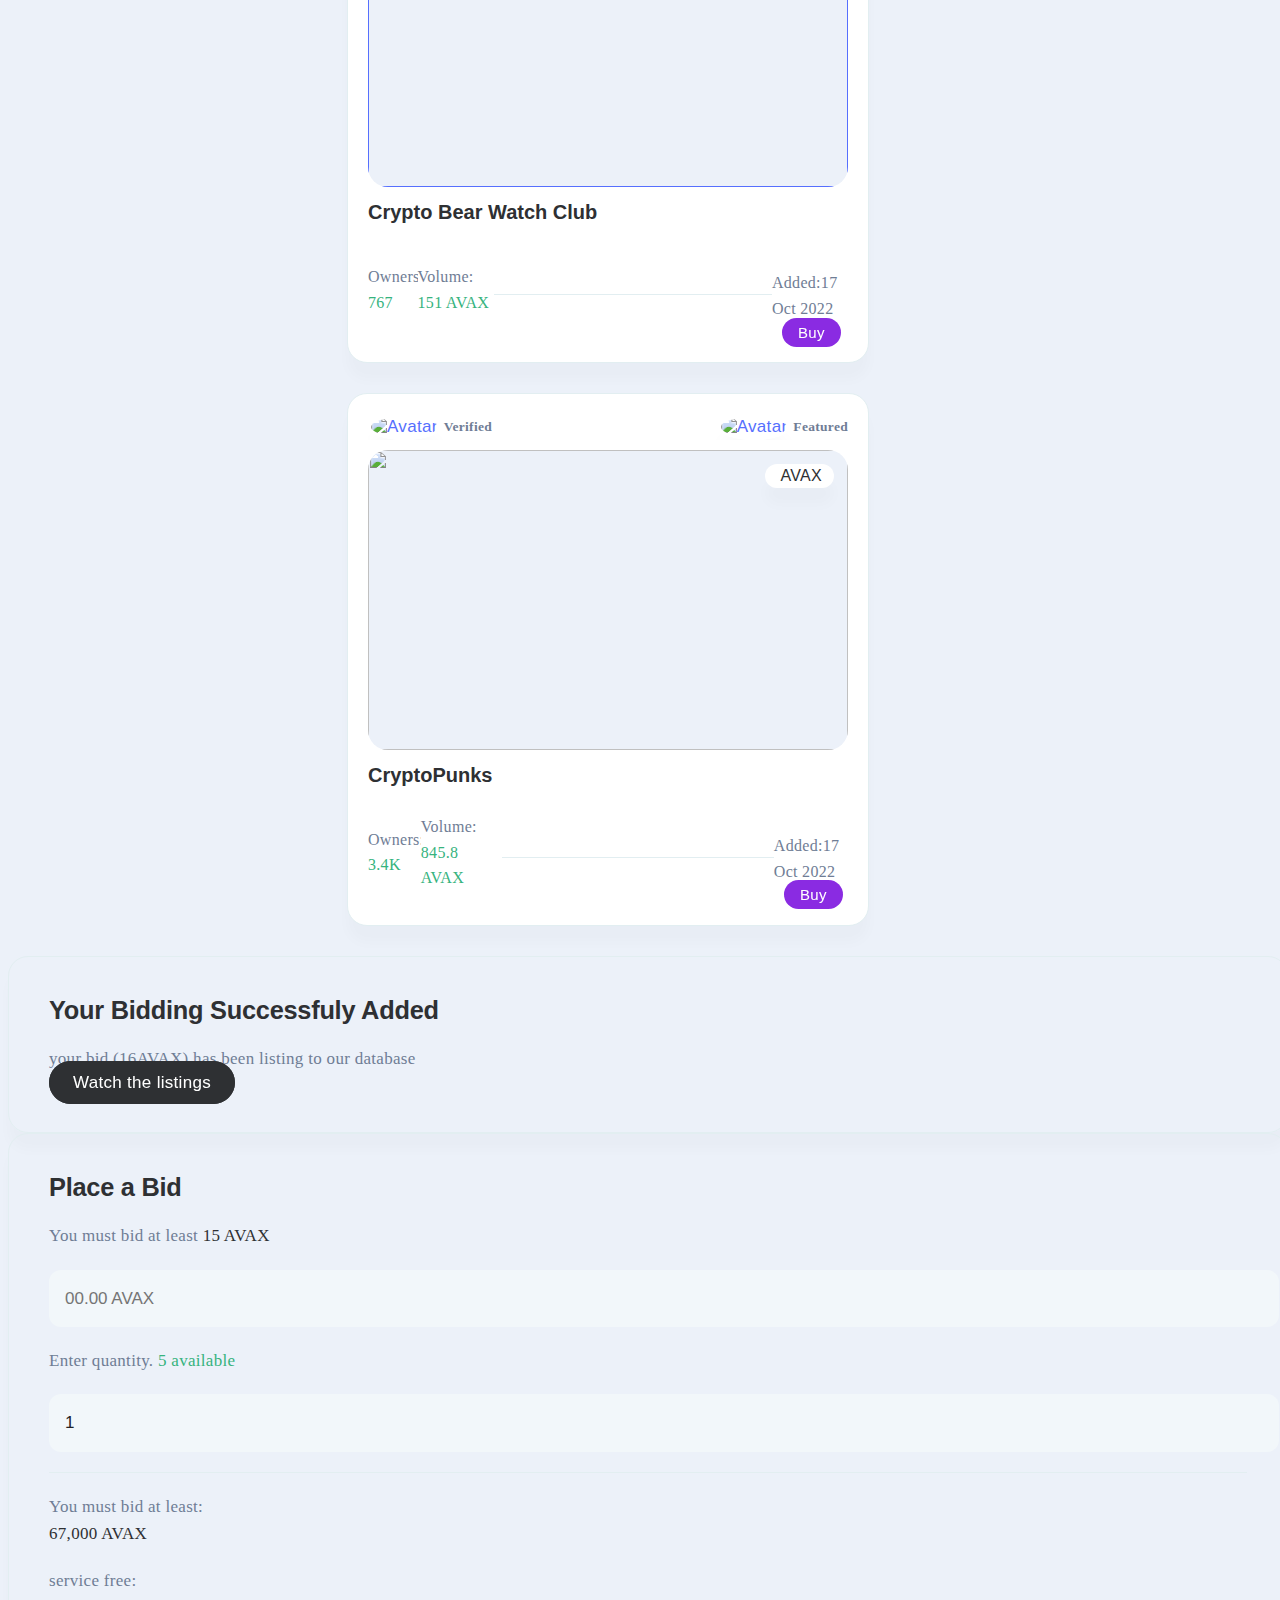
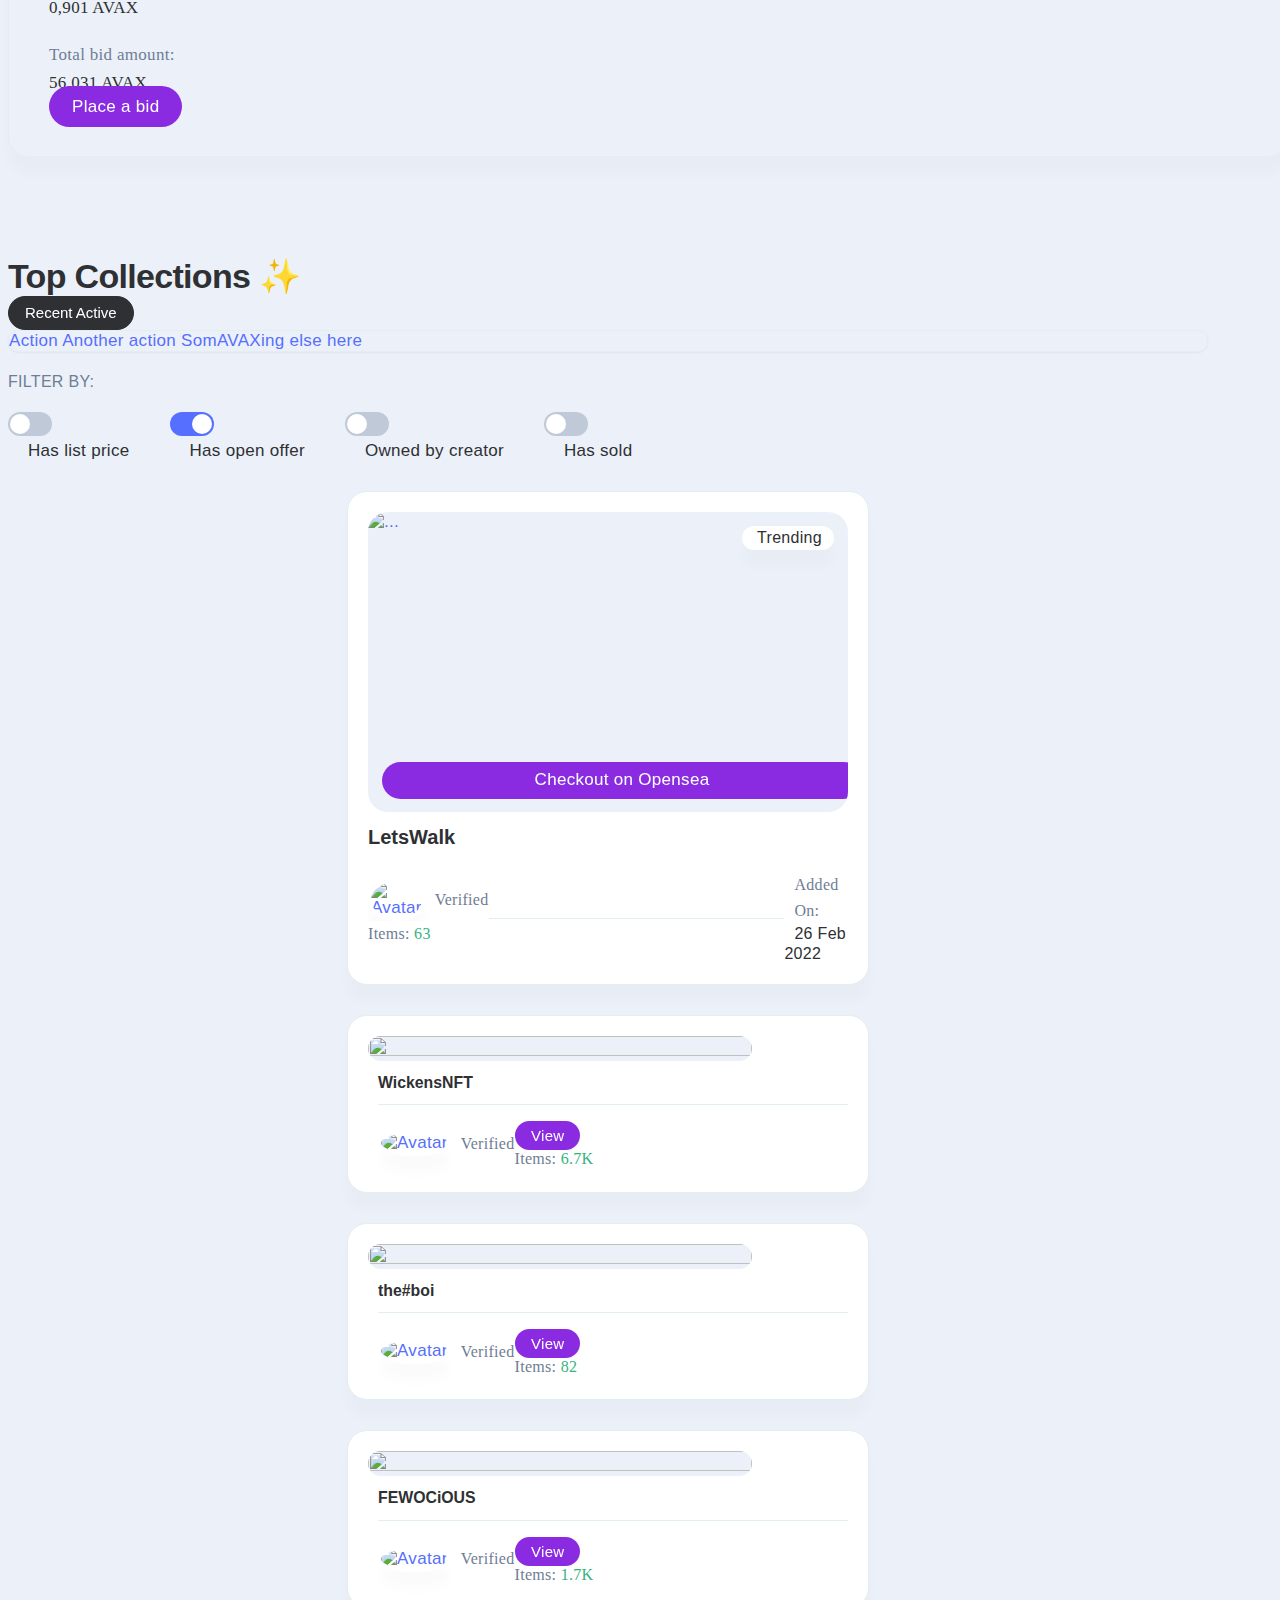
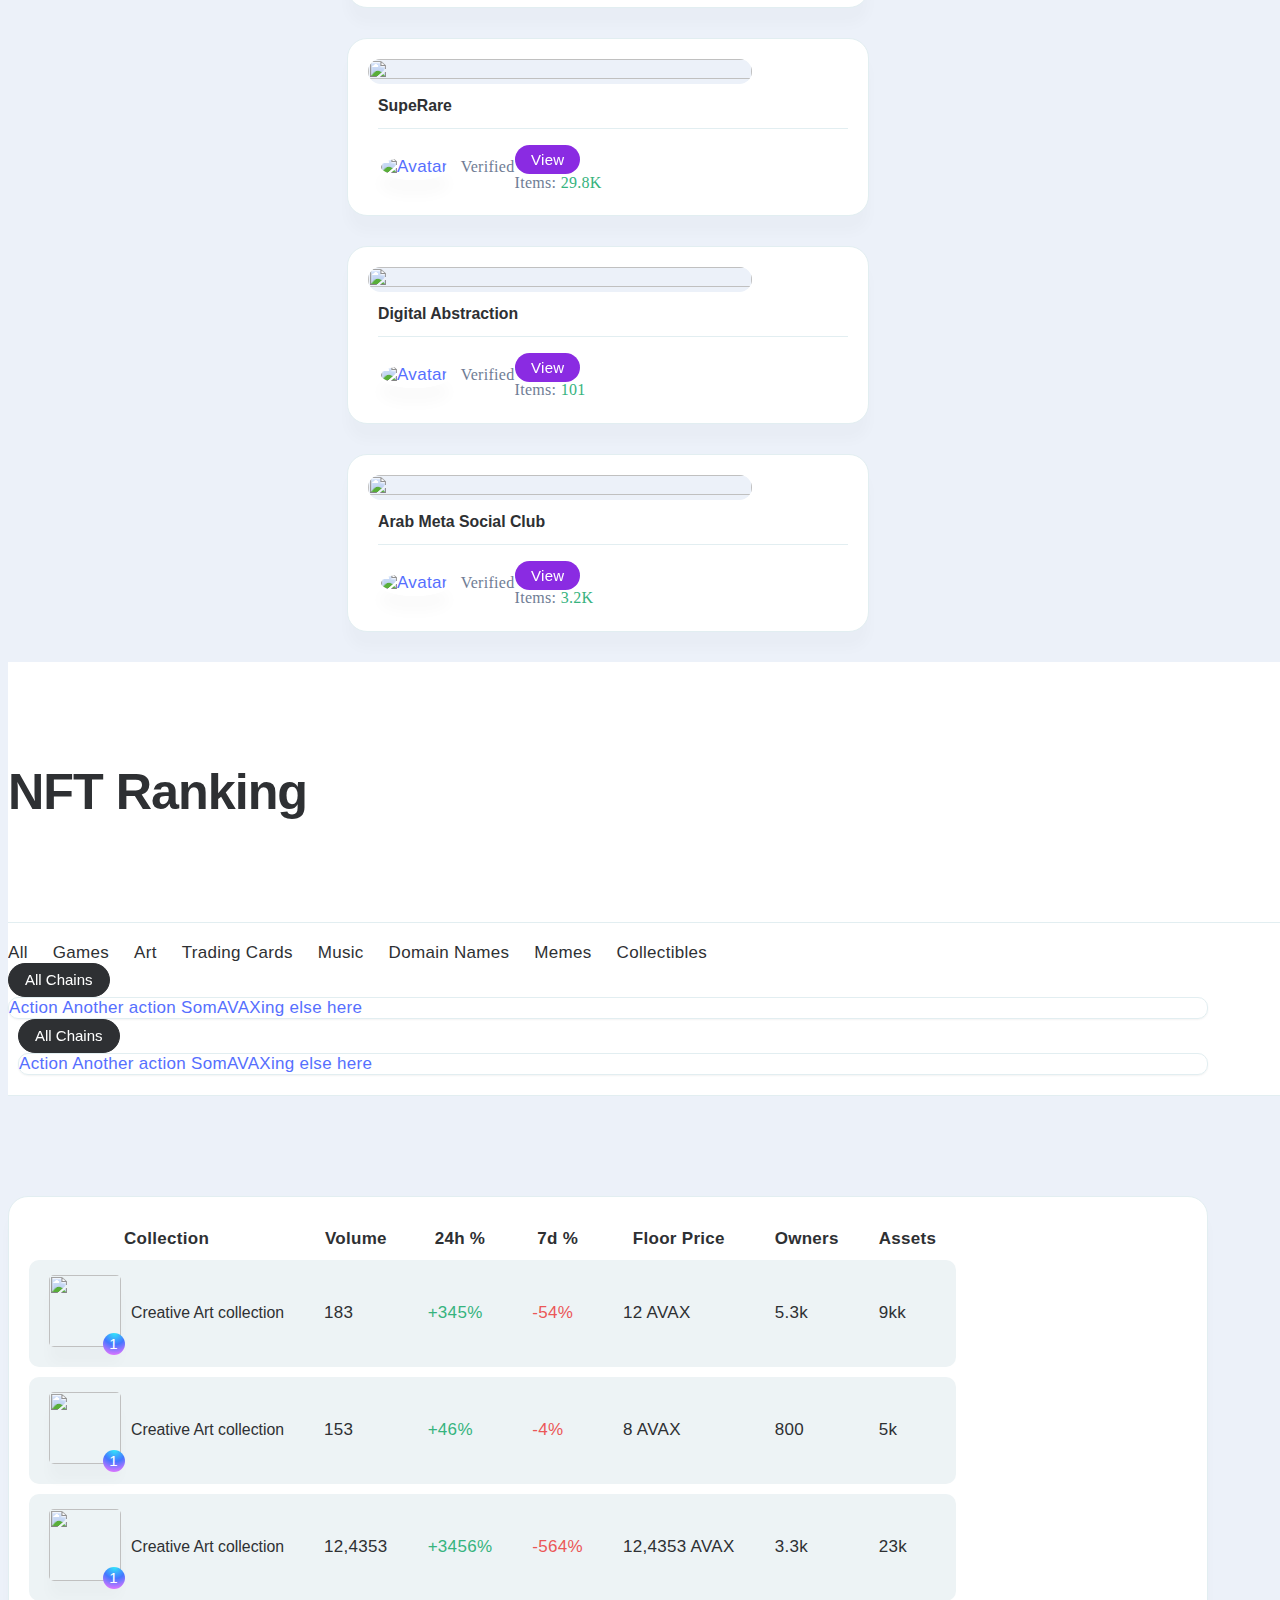
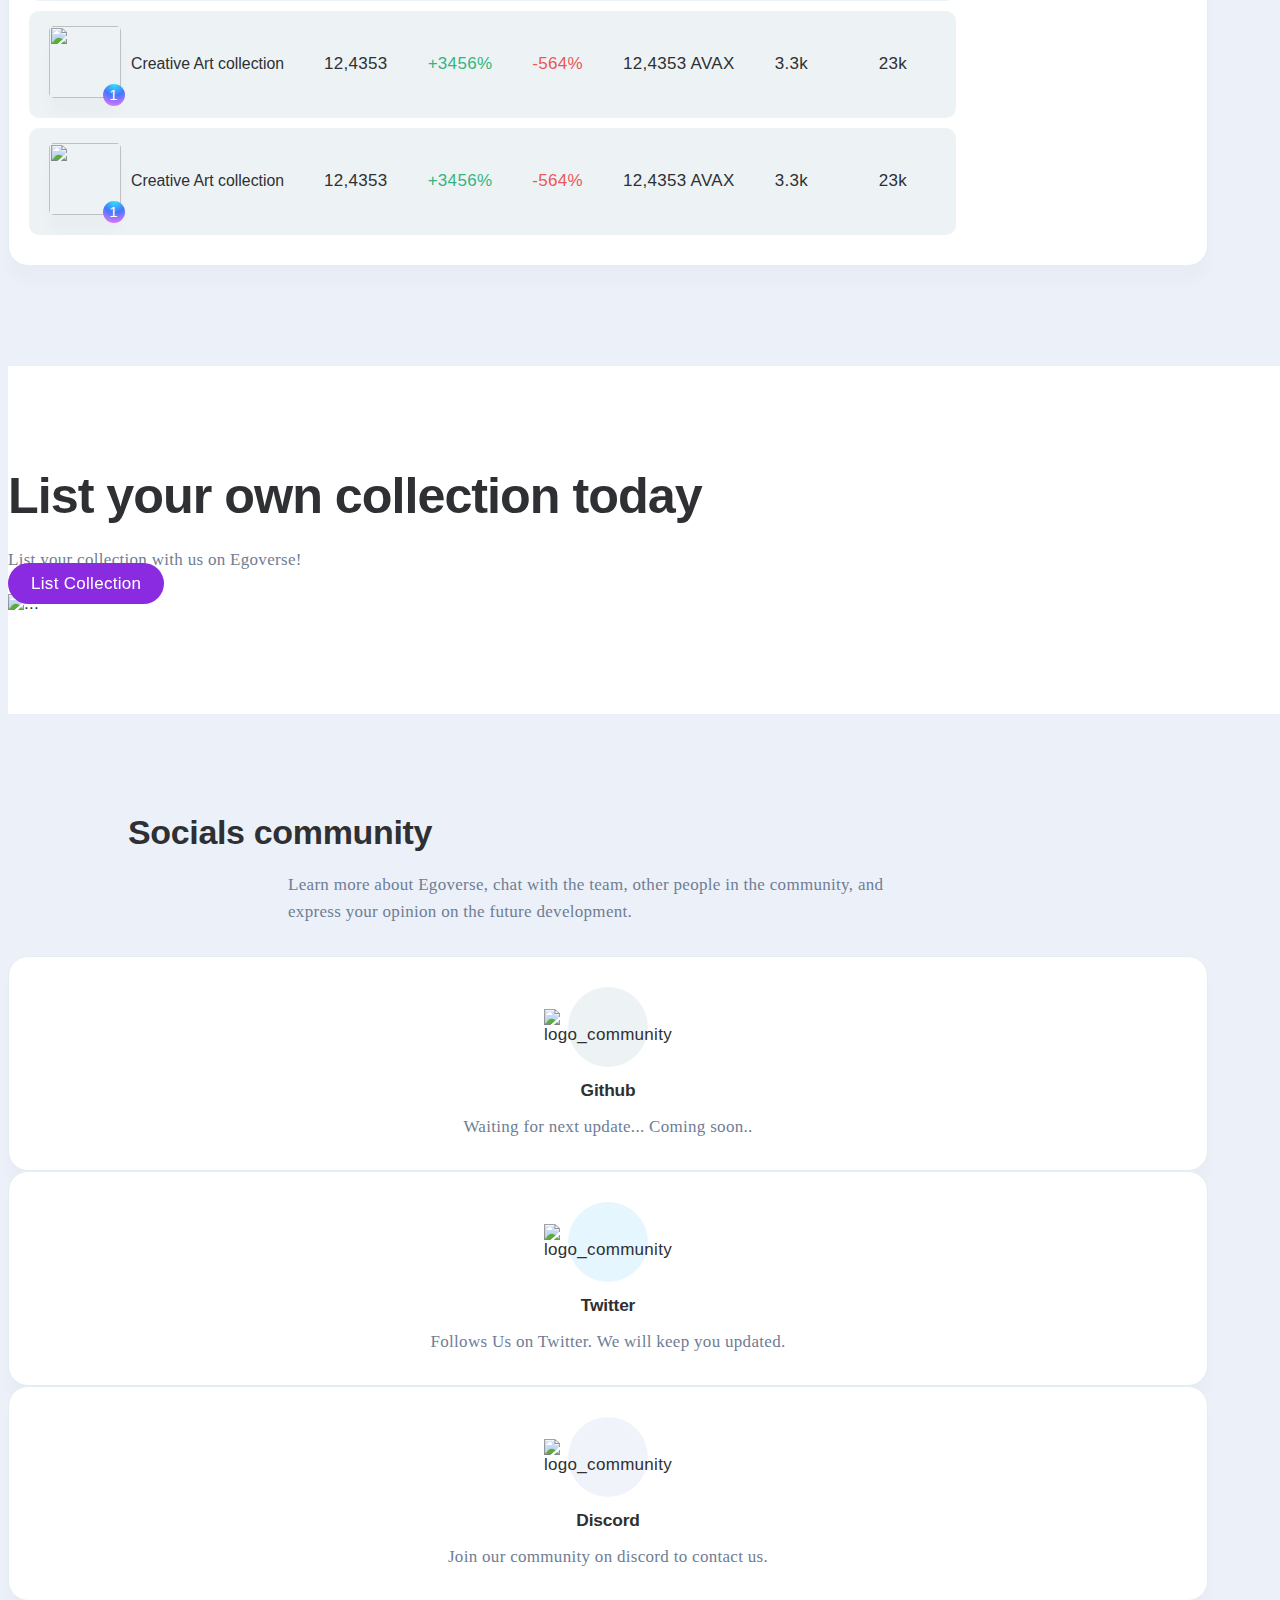
==== commit aadb4e6c: "update" ====
--- a/index.html
+++ b/index.html
@@ -476,7 +476,7 @@
 													<div class="">
 														<span class="product__name txt_sm
 																_bold">Pixelcoin</span>
-														<span class="offer txt_xs">AVAXereum</span>
+														<span class="offer txt_xs">Avax</span>
 													</div>
 												</div>
 												<div class="space-x-3">
@@ -730,7 +730,7 @@
 							<div class="col-lg-6 space-y-30">
 								<div class="section_head d-flex justify-content-between
 								align-items-center">
-									<h2 class="section__title">Avalanche NFT Collections</h2>
+									<h2 class="section__title">Trending on AVAX 🚀</h2>
 									<div class="dropdown">
 										<button class="btn btn-white btn-sm dropdown-toggle" type="button"
 											data-toggle="dropdown" aria-haspopup="true" aria-expanded="false">
@@ -936,7 +936,7 @@
 							<div class="col-lg-6 space-y-30">
 								<div class="section_head d-flex justify-content-between
 								align-items-center">
-									<h3 class="section__title">AVAXereum NFT Collections</h3>
+									<h3 class="section__title">Trending Creators 💡</h3>
 									<div class="dropdown">
 										<button class="btn btn-white btn-sm dropdown-toggle" type="button"
 											data-toggle="dropdown" aria-haspopup="true" aria-expanded="false">
@@ -1487,7 +1487,7 @@
 														class="avatar avatar-sm">
 												</a>
 												<a href="https://opensea.io">
-													<p class="avatars_name txt_xs">Verifiedv</p>
+													<p class="avatars_name txt_xs">Verified</p>
 												</a>
 											</div>
 											<div class="avatars space-x-3">
--- a/assets/css/style.css
+++ b/assets/css/style.css
@@ -28,7 +28,7 @@
 }
 
 .color .color_box .color_palette.Black {
-  background-color: #183b56;
+  background-color: #2E3033;
 }
 
 .color .color_box .color_palette.White {
@@ -87,7 +87,7 @@
   font-smoothing: antialiased !important;
   font-family: "SoraStd", sans-serif;
   font-size: 16px;
-  color: #183b56;
+  color: #2E3033;
   -webkit-transition: 0.3s ease-in-out !important;
   transition: 0.3s ease-in-out !important;
 }
@@ -188,7 +188,7 @@
 }
 
 .color_black {
-  color: #183b56;
+  color: #2E3033;
 }
 
 .color_green {
@@ -228,7 +228,7 @@
 }
 
 .bg_black {
-  background-color: #183b56;
+  background-color: #2E3033;
 }
 
 .bg_green {
@@ -245,7 +245,7 @@
 
 .light_bg {
   background: #edf3f5;
-  color: #183b56;
+  color: #2E3033;
   -webkit-box-shadow: 0px 2px 4px #7e8eb11f !important;
           box-shadow: 0px 2px 4px #7e8eb11f !important;
   padding: 4px 16px;
@@ -10674,7 +10674,7 @@
   font-family: "circular", -apple-system, BlinkMacSystemFont, "Segoe UI", Roboto, Helvetica, Arial, sans-serif, "Apple Color Emoji", "Segoe UI Emoji", "Segoe UI Symbol";
   font-size: 17px;
   letter-spacing: 0.3px;
-  color: #183b56;
+  color: #2E3033;
   background: #ecf1f9;
 }
 
@@ -10685,7 +10685,7 @@
 }
 
 body.is__dark {
-  background: #0b1b27;
+  background: #000000; /*#0b1b27*/
 }
 
 @media (min-width: 1400px) {
@@ -10837,7 +10837,7 @@
   font-weight: bold;
   text-align: inherit;
   position: relative;
-  color: #183b56;
+  color: #2E3033;
   letter-spacing: -0.01em;
 }
 
@@ -11184,8 +11184,8 @@
 div.button:hover,
 div.button:focus {
   color: #fff;
-  background-color: #566ffe;
-  border-color: #566ffe;
+  background-color: #9457eb;
+  border-color: #9457eb;
   opacity: 0.9;
   outline: none;
   -webkit-box-shadow: inherit;
@@ -11279,7 +11279,7 @@
 button[disabled].btn-white:hover,
 input[type="submit"][disabled].btn-white:hover {
   background-color: #fff;
-  color: #183b56;
+  color: #2E3033;
 }
 
 button[disabled].btn-primary:hover,
@@ -11311,7 +11311,7 @@
 input[type="submit"].btn-outline:focus,
 a.btn-outline:hover,
 a.btn-outline:focus {
-  background-color: #566ffe;
+  background-color: #9457eb;
   color: #fff;
 }
 
@@ -11327,15 +11327,15 @@
 input[type="submit"].btn-outline.btn-white:hover,
 a.btn-outline.btn-white:hover {
   background-color: #fff;
-  color: #183b56;
+  color: #2E3033;
 }
 
 .btn-outline.disabled:hover,
 input[type="submit"].btn-outline.disabled:hover,
 a.btn-outline.disabled:hover {
   background-color: transparent;
-  color: #183b56;
-  border-color: #183b56;
+  color: #2E3033;
+  border-color: #2E3033;
   cursor: default;
 }
 
@@ -11458,7 +11458,7 @@
   border: none !important;
   -webkit-transition: all 0.4s ease-in-out !important;
   transition: all 0.4s ease-in-out !important;
-  background: #566ffe !important;
+  background: #8a2be2 !important;
   position: relative;
   position: relative;
 }
@@ -11469,7 +11469,7 @@
   height: 0;
   width: 0;
   border-radius: 100%;
-  background: #183b56;
+  background: #2E3033;
   left: 50%;
   top: 50%;
   -webkit-transform: translate(-50%, -50%);
@@ -11538,7 +11538,7 @@
 .btn-white {
   background: white;
   border: solid 1px rgba(10, 33, 65, 0.05);
-  color: #183b56;
+  color: #2E3033;
   -webkit-box-shadow: 0px 2px 4px #7e8eb11f !important;
           box-shadow: 0px 2px 4px #7e8eb11f !important;
 }
@@ -11547,7 +11547,7 @@
   opacity: 0.9;
   background: white !important;
   border: solid 1px rgba(10, 33, 65, 0.05);
-  color: #183b56;
+  color: #2E3033;
   -webkit-box-shadow: 0px 2px 4px #7e8eb11f !important;
           box-shadow: 0px 2px 4px #7e8eb11f !important;
 }
@@ -11562,7 +11562,7 @@
 }
 
 .btn-white span::after {
-  color: #183b56 !important;
+  color: #2E3033 !important;
 }
 
 .btn-white.btn-outline {
@@ -11582,7 +11582,7 @@
 .btn-light {
   background: #edf3f5;
   border: solid 1px transparent;
-  color: #183b56;
+  color: #2E3033;
   -webkit-box-shadow: 0px 2px 4px #7e8eb11f !important;
           box-shadow: 0px 2px 4px #7e8eb11f !important;
 }
@@ -11591,7 +11591,7 @@
   opacity: 0.9;
   background: #edf3f5 !important;
   border: solid 1px transparent;
-  color: #183b56;
+  color: #2E3033;
   -webkit-box-shadow: 0px 2px 4px #7e8eb11f !important;
           box-shadow: 0px 2px 4px #7e8eb11f !important;
 }
@@ -11606,7 +11606,7 @@
 }
 
 .btn-light span::after {
-  color: #183b56 !important;
+  color: #2E3033 !important;
 }
 
 .btn-light.btn-outline {
@@ -11624,26 +11624,26 @@
 }
 
 .btn-dark {
-  background: #183b56;
+  background: #2E3033;
   color: #ffffff;
-  border: solid 1px #183b56;
+  border: solid 1px #2E3033;
 }
 
 .btn-dark:hover, .btn-dark:focus {
   color: #ffffff !important;
-  background: #183b56 !important;
-  border: solid 1px #183b56;
+  background: #2E3033 !important;
+  border: solid 1px #2E3033;
 }
 
 .btn-dark.btn-sh {
-  -webkit-box-shadow: 0 14px 35px -11px #183b56;
-          box-shadow: 0 14px 35px -11px #183b56;
+  -webkit-box-shadow: 0 14px 35px -11px #2E3033;
+          box-shadow: 0 14px 35px -11px #2E3033;
 }
 
 .btn-dark.btn-outline {
-  border: solid 2px #183b56;
+  border: solid 2px #2E3033;
   background: transparent !important;
-  color: #183b56;
+  color: #2E3033;
 }
 
 .btn-dark.btn-outline:hover {
@@ -11651,9 +11651,9 @@
 }
 
 .btn-dark.btn-outline-bottom {
-  border-bottom: solid 3px #183b56;
+  border-bottom: solid 3px #2E3033;
   background: transparent !important;
-  color: #183b56;
+  color: #2E3033;
 }
 
 /* ==================================================+===
@@ -11874,7 +11874,7 @@
 }
 
 option {
-  color: #183b56;
+  color: #2E3033;
   font-size: 14px;
   letter-spacing: 0.3px;
   font-weight: 400;
@@ -12113,7 +12113,7 @@
 }
 
 .radio input:checked + .input:after {
-  background: #183b56;
+  background: #2E3033;
 }
 
 .radio .input {
@@ -12140,11 +12140,11 @@
 }
 
 .radio:hover .input:after {
-  background: #183b56;
+  background: #2E3033;
 }
 
 .radio:hover input:checked + .input:after {
-  background: #183b56;
+  background: #2E3033;
 }
 
 @keyframes rotate {
@@ -12329,7 +12329,7 @@
 
 .form_cc_four.bg_dark input:hover,
 .form_cc_four.bg_dark .form-control:hover {
-  background-color: rgba(255, 255, 255, 0.075) !important;
+  background-color: rgba(109, 109, 109, 0.075) !important;
 }
 
 @media (min-width: 992px) {
@@ -12356,7 +12356,7 @@
   overflow: hidden;
   margin-right: 15px;
   background: white;
-  color: #183b56;
+  color: #2E3033;
   border-radius: 8px;
   -webkit-transition: 0.3s !important;
   transition: 0.3s !important;
@@ -12374,12 +12374,12 @@
 .form_cc_four .upload__file .btn {
   border-radius: 8px;
   border: 1px dashed #dce0e3;
-  color: #183b56;
+  color: #2E3033;
 }
 
 .form_cc_four .upload__file .btn i {
   vertical-align: middle;
-  color: #183b56;
+  color: #2E3033;
   font-size: 18px;
   margin-right: 4px;
   top: 5px;
@@ -12441,7 +12441,7 @@
   border-radius: 12px;
   background-color: #f2f7fa;
   padding: 10px;
-  color: #183b56;
+  color: #2E3033;
   display: -webkit-box;
   display: -ms-flexbox;
   display: flex;
@@ -12507,26 +12507,26 @@
 }
 
 .nav-tabs .nav-item a.active {
-  background: #183b56;
+  background: #2E3033;
   color: #ffffff;
-  border: solid 1px #183b56;
+  border: solid 1px #2E3033;
 }
 
 .nav-tabs .nav-item a.active:hover, .nav-tabs .nav-item a.active:focus {
   color: #ffffff !important;
-  background: #183b56 !important;
-  border: solid 1px #183b56;
+  background: #2E3033 !important;
+  border: solid 1px #2E3033;
 }
 
 .nav-tabs .nav-item a.active.btn-sh {
-  -webkit-box-shadow: 0 14px 35px -11px #183b56;
-          box-shadow: 0 14px 35px -11px #183b56;
+  -webkit-box-shadow: 0 14px 35px -11px #2E3033;
+          box-shadow: 0 14px 35px -11px #2E3033;
 }
 
 .nav-tabs .nav-item a.active.btn-outline {
-  border: solid 2px #183b56;
+  border: solid 2px #2E3033;
   background: transparent !important;
-  color: #183b56;
+  color: #2E3033;
 }
 
 .nav-tabs .nav-item a.active.btn-outline:hover {
@@ -12534,9 +12534,9 @@
 }
 
 .nav-tabs .nav-item a.active.btn-outline-bottom {
-  border-bottom: solid 3px #183b56;
+  border-bottom: solid 3px #2E3033;
   background: transparent !important;
-  color: #183b56;
+  color: #2E3033;
 }
 
 .dropdown-menu {
@@ -12579,7 +12579,7 @@
 }
 
 .share .icon i {
-  color: #183b56;
+  color: #2E3033;
   font-size: 18px;
 }
 
@@ -12598,7 +12598,7 @@
 
 .share .share_box a,
 .share .dropdown__popup a {
-  color: #183b56;
+  color: #2E3033;
   display: block;
 }
 
@@ -12665,7 +12665,7 @@
 }
 
 .more .icon i {
-  color: #183b56;
+  color: #2E3033;
   font-size: 18px;
 }
 
@@ -12685,7 +12685,7 @@
 
 .more .more_box a,
 .more .dropdown__popup a {
-  color: #183b56;
+  color: #2E3033;
   display: block;
   -webkit-box-align: center;
       -ms-flex-align: center;
@@ -12791,7 +12791,7 @@
   width: -webkit-max-content;
   width: -moz-max-content;
   width: max-content;
-  color: #183b56;
+  color: #2E3033;
 }
 
 .menu_categories li a:hover {
@@ -12850,7 +12850,7 @@
   -webkit-box-align: center;
       -ms-flex-align: center;
           align-items: center;
-  color: #183b56;
+  color: #2E3033;
 }
 
 .menu_activity li a span {
@@ -12944,12 +12944,12 @@
 }
 
 .breadcrumb a {
-  color: #183b56;
+  color: #2E3033;
 }
 
 .breadcrumb.has_style1 {
   border-radius: 20px;
-  background: #183b56 !important;
+  background: #2E3033 !important;
 }
 
 .breadcrumb.has_style1 a {
@@ -13137,7 +13137,7 @@
   width: 22px;
   height: 22px;
   color: #ffffff;
-  background-color: #183b56;
+  background-color: #2E3033;
   border: 2px solid #ffffff;
   border-radius: 50%;
   display: -webkit-box;
@@ -13303,8 +13303,8 @@
 }
 
 .popup .close:hover {
-  background-color: #183b56;
-  border: solid 1px #183b56;
+  background-color: #2E3033;
+  border: solid 1px #2E3033;
 }
 
 #popup_preview .modal-content {
@@ -13346,7 +13346,7 @@
 }
 
 .box .social_profile a {
-  color: #183b56;
+  color: #2E3033;
   display: -webkit-box;
   display: -ms-flexbox;
   display: flex;
@@ -13523,7 +13523,7 @@
 }
 
 .card__item .view_history:hover {
-  color: #183b56;
+  color: #2E3033;
 }
 
 .card__item.is_gaming {
@@ -13668,7 +13668,7 @@
 }
 
 .card__item.one .likes, .card__item.six .likes {
-  color: #183b56;
+  color: #2E3033;
 }
 
 .card__item.one .likes i, .card__item.six .likes i {
@@ -13747,7 +13747,7 @@
 }
 
 .card__item.two .card_head .block_timer .item .number {
-  color: #183b56;
+  color: #2E3033;
 }
 
 .card__item.two .card_head .block_timer .dots {
@@ -13817,7 +13817,7 @@
   z-index: 1;
   top: 14px;
   right: 14px;
-  color: #183b56;
+  color: #2E3033;
 }
 
 .card__item.three .card_head .likes i, .card__item.four .card_head .likes i {
@@ -13992,7 +13992,7 @@
 
 .card__item.seven .card_body .product__name {
   display: block;
-  color: #183b56;
+  color: #2E3033;
 }
 
 .card__item.seven .card_body .offer {
@@ -14096,13 +14096,13 @@
   right: 0;
   width: 16px;
   height: 16px;
-  background-color: #183b56;
+  background-color: #2E3033;
   border-radius: 100%;
   border: 3px solid white;
 }
 
 .card__item .card_footer .product__name {
-  color: #183b56;
+  color: #2E3033;
   font-weight: 700;
   -webkit-transition: 0.3s;
   transition: 0.3s;
@@ -14123,7 +14123,7 @@
 }
 
 .card__item .card_footer .price__content .price {
-  color: #183b56;
+  color: #2E3033;
 }
 
 .card__item .card_footer .AVAX__img {
@@ -14144,7 +14144,7 @@
   border-radius: 20px;
   -webkit-box-shadow: 0px 17px 13px 0px #192c4b05;
           box-shadow: 0px 17px 13px 0px #192c4b05;
-  color: #183b56;
+  color: #2E3033;
   display: -webkit-box;
   display: -ms-flexbox;
   display: flex;
@@ -14198,7 +14198,7 @@
 
 .creator_item .cover {
   width: 100%;
-  background: #183b56;
+  background: #2E3033;
   height: 100px;
   border-radius: 10px 10px 0 0;
   margin-bottom: -50px;
@@ -14255,7 +14255,7 @@
 }
 
 .collections .collections_footer .collection_title a {
-  color: #183b56;
+  color: #2E3033;
   font-size: 20px;
   text-overflow: ellipsis;
   overflow: hidden;
@@ -14278,7 +14278,7 @@
 }
 
 .collections .likes {
-  color: #183b56;
+  color: #2E3033;
 }
 
 .collections .likes i {
@@ -14396,7 +14396,7 @@
   width: -webkit-max-content;
   width: -moz-max-content;
   width: max-content;
-  color: #183b56;
+  color: #2E3033;
 }
 
 .menu_categories li a:hover {
@@ -14455,7 +14455,7 @@
   -webkit-box-align: center;
       -ms-flex-align: center;
           align-items: center;
-  color: #183b56;
+  color: #2E3033;
 }
 
 .menu_activity li a span {
@@ -14629,7 +14629,7 @@
 }
 
 .gaming__sidebar .content__box .wrapper .page_name {
-  color: #183b56;
+  color: #2E3033;
   font-size: 16px;
 }
 
@@ -14831,7 +14831,7 @@
   -webkit-box-align: center;
       -ms-flex-align: center;
           align-items: center;
-  color: #183b56;
+  color: #2E3033;
 }
 
 .header__1 .has_popup .menu__popup a:hover,
@@ -15095,7 +15095,7 @@
 }
 
 .header__1 .header__avatar .avatar_popup .links a {
-  color: #183b56;
+  color: #2E3033;
   display: -webkit-box;
   display: -ms-flexbox;
   display: flex;
@@ -15180,7 +15180,7 @@
   border-radius: 20px;
   padding: 8px 16px 6px;
   font-size: 14px;
-  background: #183b56;
+  background: #2E3033;
 }
 
 .header__1 .header__notifications .notifications_popup .thumb {
@@ -15201,7 +15201,7 @@
 }
 
 .header__1 .header__notifications .notifications_popup .links a {
-  color: #183b56;
+  color: #2E3033;
   display: -webkit-box;
   display: -ms-flexbox;
   display: flex;
@@ -15216,8 +15216,8 @@
 }
 
 .header__1.is__dark {
-  border-bottom: 1px solid rgba(255, 255, 255, 0.082);
-  background: #183b56;
+  border-bottom: 1px solid rgba(109, 109, 109, 0.075);
+  background: #2E3033;
 }
 
 .header__1.is__dark * {
@@ -15225,7 +15225,7 @@
 }
 
 .header__1.is__dark .header__search {
-  background: #0b1b27;
+  background: #4c4c4c;
 }
 
 .header__1.is__dark .header__search:hover, .header__1.is__dark .header__search:focus {
@@ -15233,7 +15233,7 @@
 }
 
 .header__1.is__dark .header__result {
-  background: #183b56 !important;
+  background: #2E3033 !important;
 }
 
 .header__1.is__dark .menu__popup {
@@ -15285,7 +15285,7 @@
 }
 
 .hero__1.is__dark {
-  background: #183b56;
+  background: grey;
   position: relative;
 }
 
@@ -15555,7 +15555,7 @@
 }
 
 .hero__4 .swiper_hero .swiper-button-prev::after {
-  color: #183b56;
+  color: #2E3033;
   font-size: 15px;
   font-weight: 700;
   -webkit-transition: all 0.2s ease-in-out 0s;
@@ -15595,7 +15595,7 @@
 }
 
 .hero__4 .swiper_hero .swiper-button-next::after {
-  color: #183b56;
+  color: #2E3033;
   font-size: 15px;
   font-weight: 700;
   -webkit-transition: all 0.2s ease-in-out 0s;
@@ -15657,7 +15657,7 @@
 }
 
 .hero__5 .swiper_games .swiper-button-prev::after {
-  color: #183b56;
+  color: #2E3033;
   font-size: 12px;
   font-weight: 700;
   -webkit-transition: all 0.2s ease-in-out 0s;
@@ -15685,7 +15685,7 @@
 }
 
 .hero__5 .swiper_games .swiper-button-next::after {
-  color: #183b56;
+  color: #2E3033;
   font-size: 12px;
   font-weight: 700;
   -webkit-transition: all 0.2s ease-in-out 0s;
@@ -15880,7 +15880,7 @@
 }
 
 .hero_Live_Auctions .card__item .card_left .details {
-  background-color: #183b56;
+  background-color: #2E3033;
   padding: 10px 18px;
   border-radius: 10px;
 }
@@ -16169,7 +16169,7 @@
 
 .footer__1 .footer__social a,
 .footer__1 .footer__social i {
-  color: #183b56;
+  color: #2E3033;
   font-size: 1.2rem;
 }
 
@@ -16240,7 +16240,7 @@
 }
 
 .footer__1 .footer__list li a {
-  color: #183b56;
+  color: #2E3033;
 }
 
 .footer__1 .footer__list li a:hover {
@@ -16471,7 +16471,7 @@
 }
 
 .section__artists .swiper-button-prev::after {
-  color: #183b56;
+  color: #2E3033;
   font-size: 15px;
   font-weight: 700;
   -webkit-transition: all 0.2s ease-in-out 0s;
@@ -16499,7 +16499,7 @@
 }
 
 .section__artists .swiper-button-next::after {
-  color: #183b56;
+  color: #2E3033;
   font-size: 15px;
   font-weight: 700;
   -webkit-transition: all 0.2s ease-in-out 0s;
@@ -16544,7 +16544,7 @@
 }
 
 .section__games .swiper_games2 .swiper-button-prev::after {
-  color: #183b56;
+  color: #2E3033;
   font-size: 15px;
   font-weight: 700;
   -webkit-transition: all 0.2s ease-in-out 0s;
@@ -16579,7 +16579,7 @@
 }
 
 .section__games .swiper_games2 .swiper-button-next::after {
-  color: #183b56;
+  color: #2E3033;
   font-size: 15px;
   font-weight: 700;
   -webkit-transition: all 0.2s ease-in-out 0s;
@@ -16750,7 +16750,7 @@
 }
 
 .section__deals .swiper_deals .swiper-button-prev::after {
-  color: #183b56;
+  color: #2E3033;
   font-size: 15px;
   font-weight: 700;
   -webkit-transition: all 0.2s ease-in-out 0s;
@@ -16783,7 +16783,7 @@
 }
 
 .section__deals .swiper_deals .swiper-button-next::after {
-  color: #183b56;
+  color: #2E3033;
   font-size: 15px;
   font-weight: 700;
   -webkit-transition: all 0.2s ease-in-out 0s;
@@ -18168,7 +18168,7 @@
   width: 22px;
   height: 22px;
   color: #ffffff;
-  background-color: #183b56;
+  background-color: #2E3033;
   border: 2px solid #ffffff;
   border-radius: 50%;
   display: -webkit-box;
@@ -18271,14 +18271,14 @@
 }
 
 .ranking th i {
-  color: #183b56;
+  color: #2E3033;
   vertical-align: middle;
   font-weight: normal;
   font-size: 17.5px;
 }
 
 .ranking th span {
-  color: #183b56;
+  color: #2E3033;
   font-weight: bold;
   vertical-align: middle;
 }
@@ -18368,7 +18368,7 @@
 
 .forum .forum__content .number span {
   position: relative;
-  color: #183b56;
+  color: #2E3033;
 }
 
 .forum .forum__content .number span::before {
@@ -18546,7 +18546,7 @@
 }
 
 .forum .forum__content .reaction .dislike i {
-  color: #183b56;
+  color: #2E3033;
 }
 
 .forum .forum__content .reaction .dislike span {
@@ -18633,7 +18633,7 @@
 }
 
 .post__details .forum__title:hover {
-  color: #183b56;
+  color: #2E3033;
 }
 
 .post__details .Answers {
@@ -18660,13 +18660,13 @@
 }
 
 .questions__page .accordion-button {
-  color: #183b56;
+  color: #2E3033;
   font-size: 19px;
   font-family: "circular_bold";
 }
 
 .questions__page .side {
-  background: #183b56;
+  background: #2E3033;
   border: solid 10px #fff;
 }
 
@@ -19065,14 +19065,14 @@
 }
 
 .upcoming_projects th i {
-  color: #183b56;
+  color: #2E3033;
   vertical-align: middle;
   font-weight: normal;
   font-size: 17.5px;
 }
 
 .upcoming_projects th span {
-  color: #183b56;
+  color: #2E3033;
   font-weight: bold;
   vertical-align: middle;
 }
@@ -19178,7 +19178,7 @@
   margin-bottom: 0.625rem;
   font-size: 20px;
   font-weight: 500;
-  color: #183b56;
+  color: #2E3033;
 }
 
 .section__news .block__news_ch .item__news .body__content p {
@@ -19203,7 +19203,7 @@
 }
 
 .section__news .block__news_ch .item__news .footer__content .link__go:hover {
-  color: #183b56;
+  color: #2E3033;
 }
 
 /*-----------------------------
@@ -19251,7 +19251,7 @@
   font-size: 20px;
   margin-bottom: 0.625rem;
   font-weight: 500;
-  color: #183b56;
+  color: #2E3033;
 }
 
 .news__workspace .fa__news .body__content p {
@@ -19302,7 +19302,7 @@
 .blog_slider .swiper-button-next .tio,
 .blog_slider .swiper-button-prev .tio {
   font-size: 18px;
-  color: #183b56;
+  color: #2E3033;
   -webkit-transition: 0.3s !important;
   transition: 0.3s !important;
 }
@@ -19314,7 +19314,7 @@
 
 .blog_slider .swiper-button-next:hover,
 .blog_slider .swiper-button-prev:hover {
-  background-color: #183b56;
+  background-color: #2E3033;
 }
 
 .blog_slider .swiper-button-next:hover .tio,
@@ -19354,7 +19354,7 @@
   height: 1px;
   position: absolute;
   left: 0;
-  background-color: #183b56;
+  background-color: #2E3033;
 }
 
 .grid_blog_avatar a {
@@ -19395,7 +19395,7 @@
 }
 
 .grid_blog_avatar .body_blog .person .txt h3 {
-  color: #183b56;
+  color: #2E3033;
   font-size: 14px;
   font-weight: 500;
   margin-bottom: 3px;
@@ -19408,7 +19408,7 @@
 }
 
 .grid_blog_avatar .body_blog .title_blog {
-  color: #183b56;
+  color: #2E3033;
   font-weight: 500;
   font-size: 20px;
   -webkit-transition: 0.3s !important;
@@ -19492,7 +19492,7 @@
   margin-right: 5px;
   margin-bottom: 10px;
   border: solid 1px transparent;
-  color: #183b56;
+  color: #2E3033;
 }
 
 .article_page .article_wrap .tag_cloud a:hover {
@@ -19584,11 +19584,11 @@
 }
 
 .article_page .blog-share ul li a:hover {
-  color: #183b56;
+  color: #2E3033;
 }
 
 .article_page .blog-share a {
-  color: #183b56;
+  color: #2E3033;
 }
 
 .article_page .content {
@@ -19872,7 +19872,7 @@
   border-left: 6px solid #6f7d95;
   padding: 15px 25px;
   font-size: 24px;
-  color: #183b56;
+  color: #2E3033;
   font-weight: 500;
 }
 
@@ -19893,7 +19893,7 @@
   display: block;
   font-size: 25px;
   font-weight: 500;
-  color: #183b56;
+  color: #2E3033;
   margin-bottom: 5px;
   -webkit-transition: 0.3s !important;
   transition: 0.3s !important;
@@ -20060,7 +20060,7 @@
 }
 
 .blog_masonry .card .card-body .about_post .c_ategory a {
-  color: #183b56;
+  color: #2E3033;
   display: inline-block;
   font-size: 14px;
 }
@@ -20092,7 +20092,7 @@
 }
 
 .blog_masonry .card .card-body .card-title {
-  color: #183b56;
+  color: #2E3033;
   font-size: 25px;
   font-weight: 500;
   margin-bottom: 12px;
@@ -20155,7 +20155,7 @@
 
 .section_tag_auther .box_tags_psot h4 {
   font-size: 14px;
-  color: #183b56;
+  color: #2E3033;
   margin-bottom: 10px;
 }
 
@@ -20163,7 +20163,7 @@
   background-color: #566ffe;
   border-radius: 8px;
   font-size: 13px;
-  color: #183b56;
+  color: #2E3033;
   padding: 10px 20px;
   margin-right: 8px;
 }
@@ -20186,7 +20186,7 @@
 .section_tag_auther .block_auther_post .txt h4 {
   font-size: 15px;
   font-weight: 500;
-  color: #183b56;
+  color: #2E3033;
   margin-bottom: 5px;
 }
 
@@ -20200,7 +20200,7 @@
   -----------------------------*/
 .sec_comments .title_commnt h2 {
   font-size: 20px;
-  color: #183b56;
+  color: #2E3033;
   font-weight: 500;
 }
 
@@ -20231,7 +20231,7 @@
 
 .sec_comments .body_commnt .item_commnt .txt .content {
   margin-top: 15px;
-  color: #183b56;
+  color: #2E3033;
   font-size: 14px;
   margin-bottom: 10px;
 }
@@ -20240,7 +20240,7 @@
   display: inline-block;
   font-size: 15px;
   font-weight: 500;
-  color: #183b56;
+  color: #2E3033;
 }
 
 .sec_comments .body_commnt .item_commnt .txt .btn_repy:hover {
@@ -20325,12 +20325,12 @@
   display: -webkit-box;
   display: -ms-flexbox;
   display: flex;
-  color: #183b56;
+  color: #2E3033;
   padding: 6px 12px;
 }
 
 .blog .meta.absolute .meta-info {
-  color: #183b56;
+  color: #2E3033;
   font-size: 13px;
   margin: 0 3px;
   text-shadow: 0px 2px 5px rgba(0, 0, 0, 0.15);
@@ -20371,7 +20371,7 @@
 
 .blog .blog-title {
   margin: 0 0 20px;
-  color: #183b56;
+  color: #2E3033;
   font-size: calc(
  19px + 7 * ((100vw - 576px) / 1024));
   line-height: 1.33;
@@ -20393,7 +20393,7 @@
 }
 
 .blog .blog-title a {
-  color: #183b56;
+  color: #2E3033;
   -webkit-transition: 0.3s cubic-bezier(0.4, 0, 0.2, 1);
   transition: 0.3s cubic-bezier(0.4, 0, 0.2, 1);
 }
@@ -20784,7 +20784,7 @@
 
 .styles_tab .item p {
   margin-left: 10px;
-  color: #183b56;
+  color: #2E3033;
 }
 
 .styles_tab .item.is_active {
@@ -21285,7 +21285,7 @@
 }
 
 .is__dark {
-  background: #0b1b27;
+  background: grey;
 }
 
 .is__dark .hero_marketplace,
@@ -21297,7 +21297,7 @@
 .is__dark .bg_white,
 .is__dark .accordion,
 .is__dark .hero__profile .infos {
-  background: #183b56 !important;
+  background: #2E3033 !important;
   border-color: #ffffff1f;
 }
 
@@ -21309,7 +21309,7 @@
 .is__dark .hero_no_results,
 .is__dark .hero_privacy,
 .is__dark .hero_Live_Auctions {
-  background: #0b1b27 !important;
+  background: #2E3033 !important;
 }
 
 .is__dark .menu_activity li {
@@ -21317,7 +21317,7 @@
 }
 
 .is__dark .header__1 {
-  background: #183b56 !important;
+  background: #2E3033 !important;
   border-bottom: solid 1px #e2eef11f;
 }
 
@@ -21326,7 +21326,7 @@
 }
 
 .is__dark .hero__2 {
-  background-color: #0b1b27;
+  background-color: #0b1b27; /*0b1b27*/
 }
 
 .is__dark .hero__2::before {
@@ -21351,7 +21351,7 @@
 .is__dark label,
 .is__dark .btn-dark,
 .is__dark .header__1 .header__mobile {
-  background: #305571;
+  background: #2D3033;
 }
 
 .is__dark .color_green {
@@ -21366,7 +21366,7 @@
 
 .is__dark .box.is__live,
 .is__dark .call2action {
-  background: #091620 !important;
+  background: #2D3033 !important;
   border: none;
 }
 
@@ -21412,7 +21412,7 @@
 .is__dark .upcoming_projects .calendar_icon,
 .is__dark .card__item.six .card_body .card_footer .details,
 .is__dark .gaming__sidebar {
-  background-color: #183b56 !important;
+  background-color: #1F2022 !important;
   border: none;
 }
 
@@ -21420,7 +21420,7 @@
 .is__dark .box .btn-white,
 .is__dark .tags,
 .is__dark .light_bg {
-  background: #0b1b27 !important;
+  background: #64676E !important;
 }
 
 .is__dark .hr,
@@ -21432,7 +21432,7 @@
 .is__dark .details,
 .is__dark .card__item.six,
 .is__dark .card__item.six .card_body .card_footer {
-  background-color: #0b1b27 !important;
+  background-color: #64676E !important;
   border: none;
 }
 
@@ -21443,7 +21443,7 @@
 .is__dark .v__line::before {
   content: "";
   position: absolute;
-  background-color: #0b1b27 !important;
+  background-color: #64676E !important;
 }
 
 .is__dark .dislike i {
@@ -21451,19 +21451,19 @@
 }
 
 .is__dark td {
-  background-color: #0b1b27 !important;
+  background-color: #2E3033 !important;
 }
 
 .is__dark .btn-white,
 .is__dark .tags,
 .is__dark .light_bg {
   color: white;
-  background: #183b56;
+  background: #2E3033;
 }
 
 .is__dark .bg-white,
 .is__dark .call2action.is__light {
-  background: #08131b !important;
+  background: #2E3033 !important;
 }
 
 .is__dark .community .community__items .item .logo {
@@ -21475,16 +21475,16 @@
 }
 
 .is__dark .card__item.one .card_head .details {
-  background: #0d1013;
+  background: #2E3033;
 }
 
 .is__dark .block_timer .item {
-  background: #183b56;
+  background: #2E3033;
   color: white;
 }
 
 .is__dark .has_number {
-  border-color: #183b56 !important;
+  border-color: #2E3033 !important;
   background: radial-gradient(100% 100% at 53.13% 0%, #31e7fa 0%, #4477ff 52.6%, #db74ff 100%);
 }
 
@@ -21506,7 +21506,7 @@
 }
 
 .is__dark .avatars .total__avatars {
-  border-color: #183b56 !important;
+  border-color: #2E3033 !important;
 }
 
 .is__dark .menu__popup,
@@ -21522,7 +21522,7 @@
 .is__dark .share .dropdown__popup,
 .is__dark .more .dropdown__popup,
 .is__dark .card__item.seven {
-  background: #142c3f !important;
+  background: #2E3033 !important;
   border: none !important;
 }
 
@@ -21547,7 +21547,7 @@
 }
 
 .is__dark .modal-content {
-  background: #183b56;
+  background: #2E3033;
   border: none !important;
 }
 
@@ -21578,11 +21578,11 @@
 }
 
 .is__dark .form_cc_four {
-  background: #183b56;
+  background: #2E3033;
 }
 
 .is__dark .search .result {
-  background: #183b56;
+  background: #2E3033;
 }
 
 .is__dark .effect {
@@ -21641,7 +21641,7 @@
 .is__dark .demo_item,
 .is__dark .box_buy_wrapper,
 .is__dark .box_buy_wrapper2 {
-  background: #183b56;
+  background: #2E3033;
 }
 
 .is__dark .demo_item::before,
@@ -21680,7 +21680,7 @@
 }
 
 .is__dark .card__item.eight .card_footer i, .is__dark .card__item.eight .card_footer span {
-  color: #566ffe;
+  color: #6d13e2;
 }
 
 .forumz{
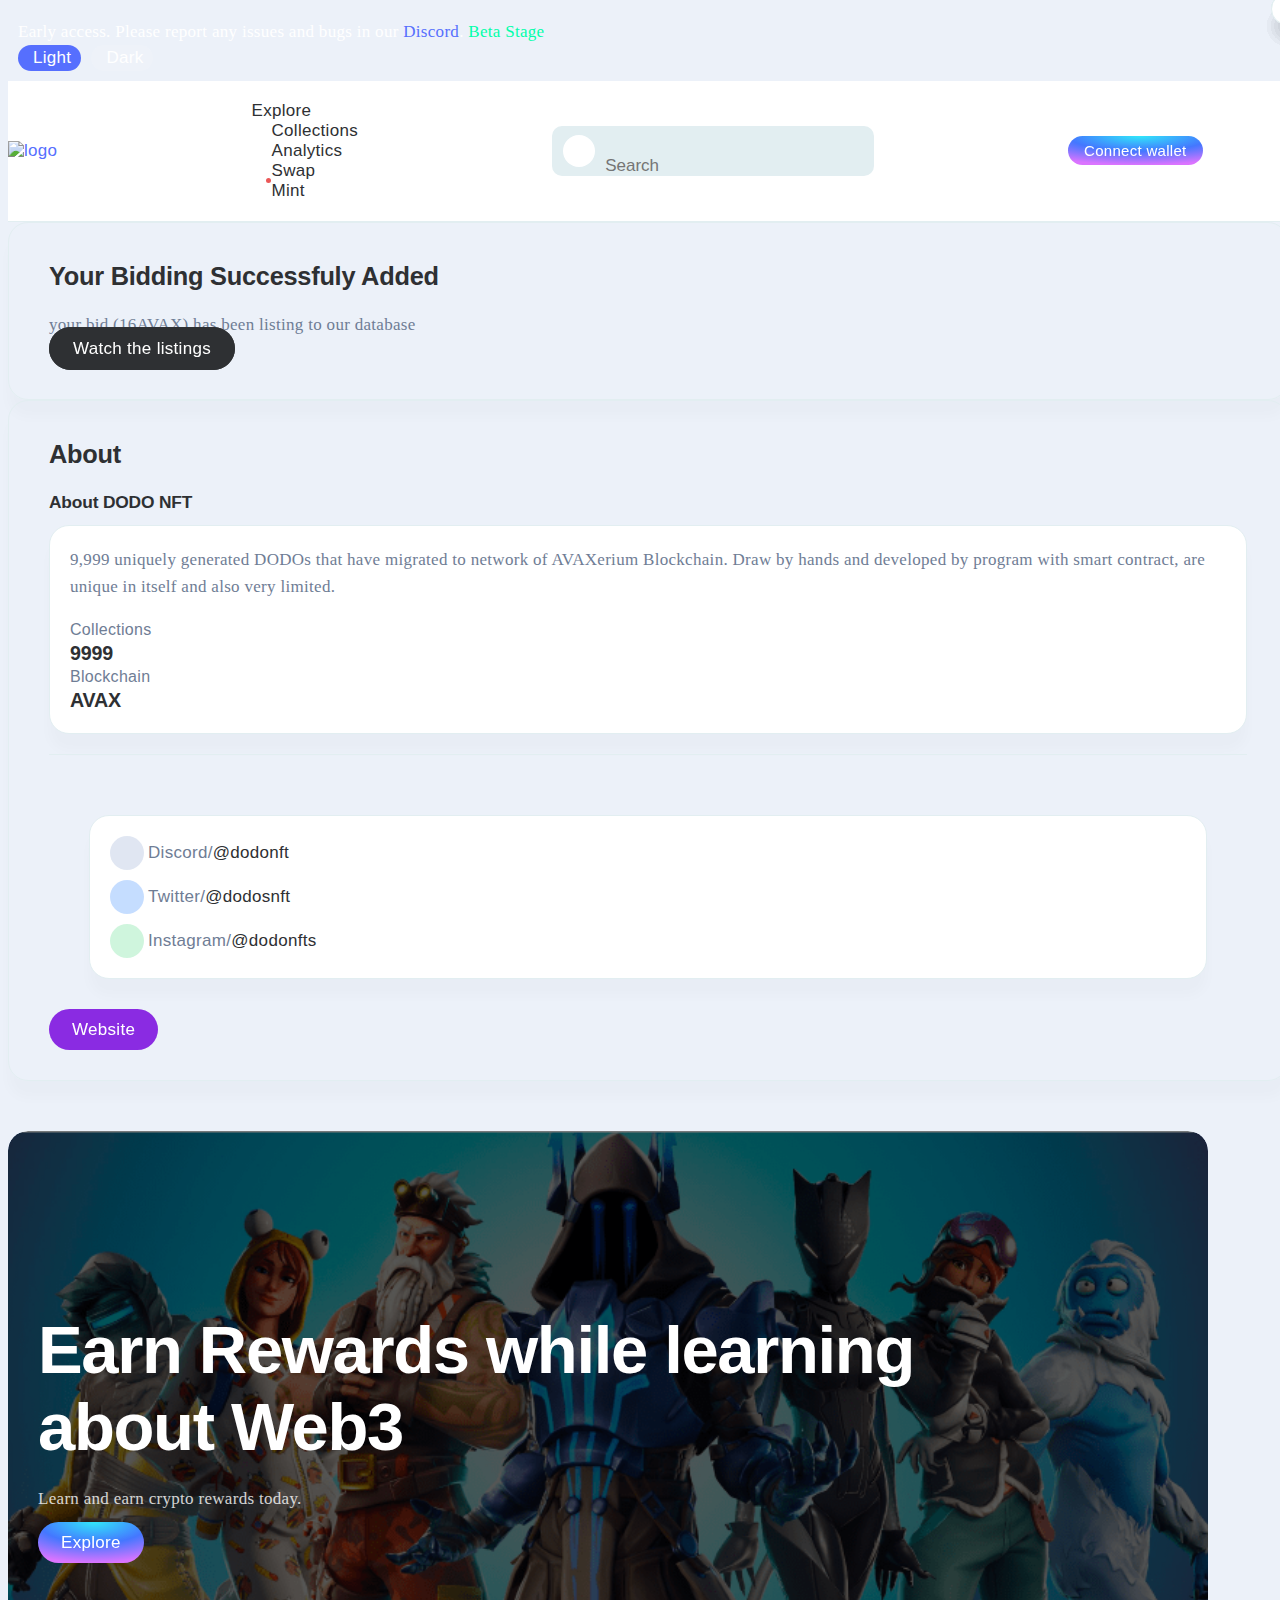
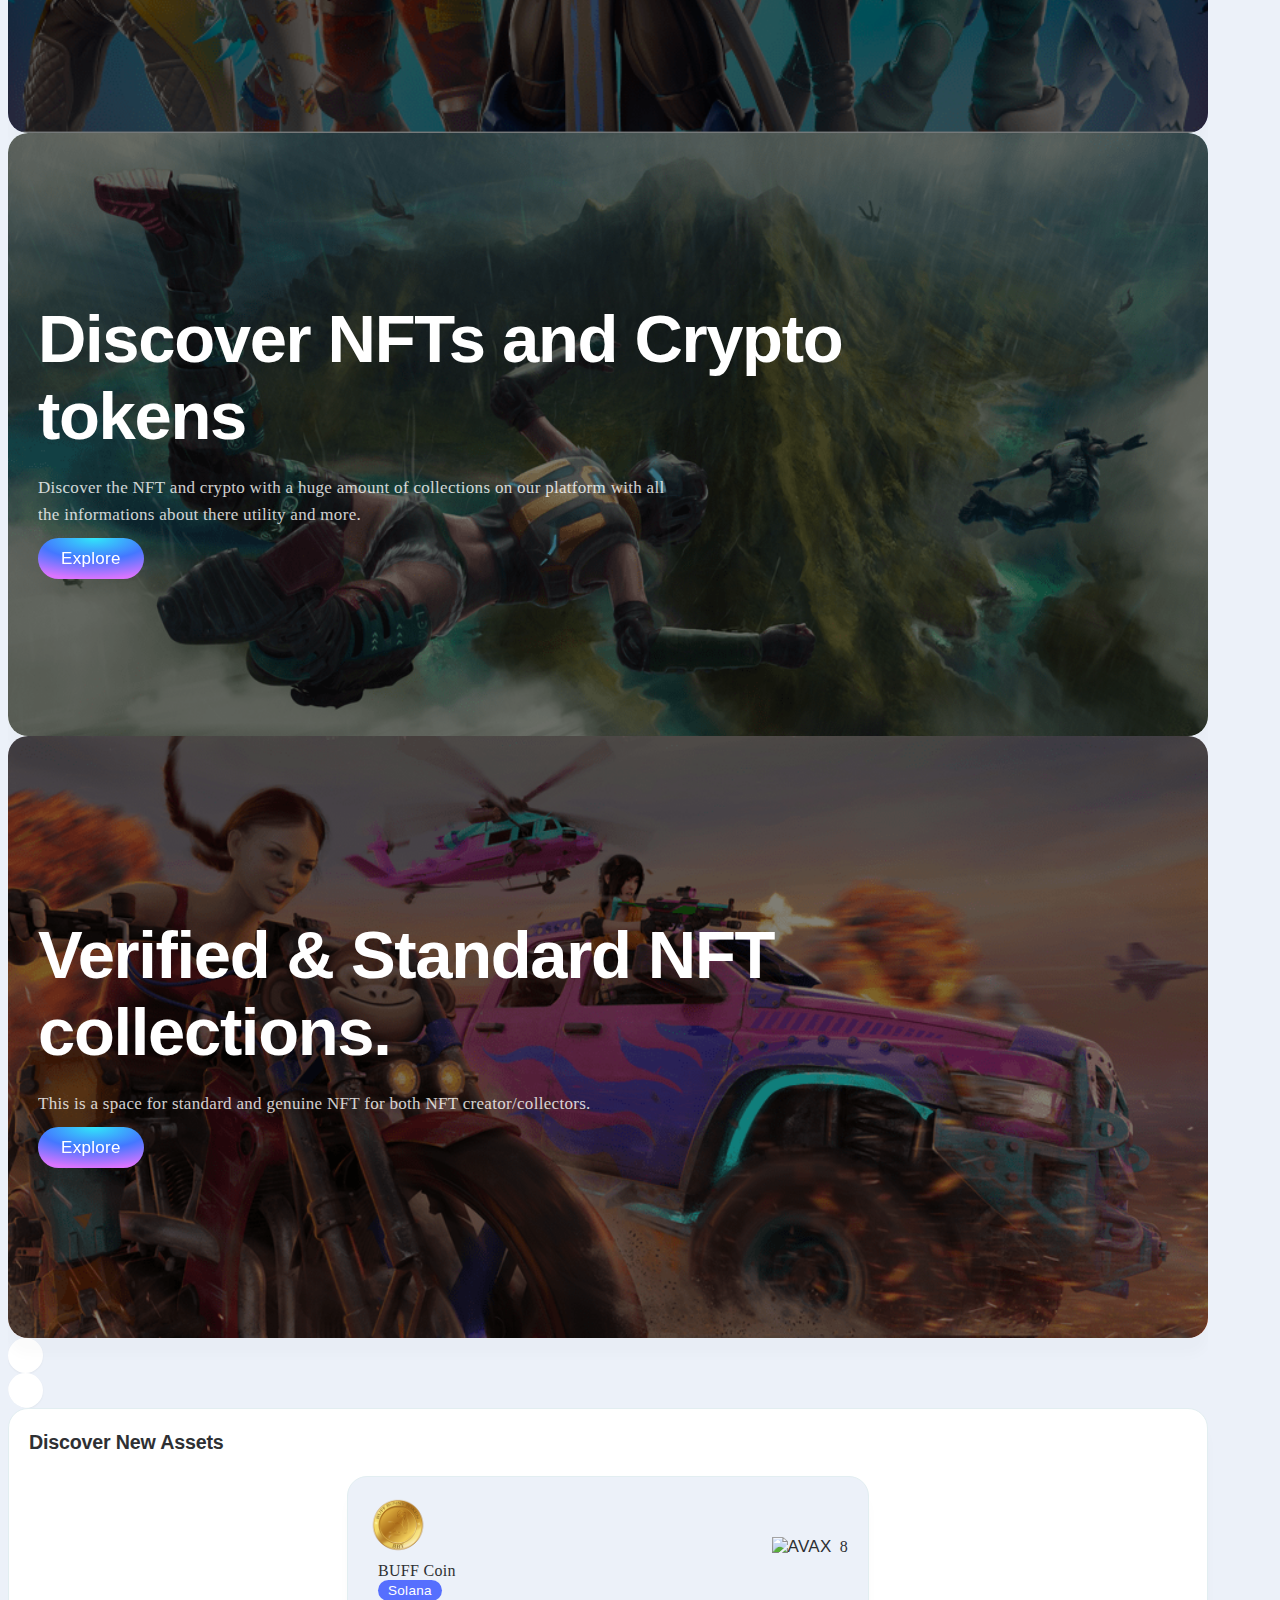
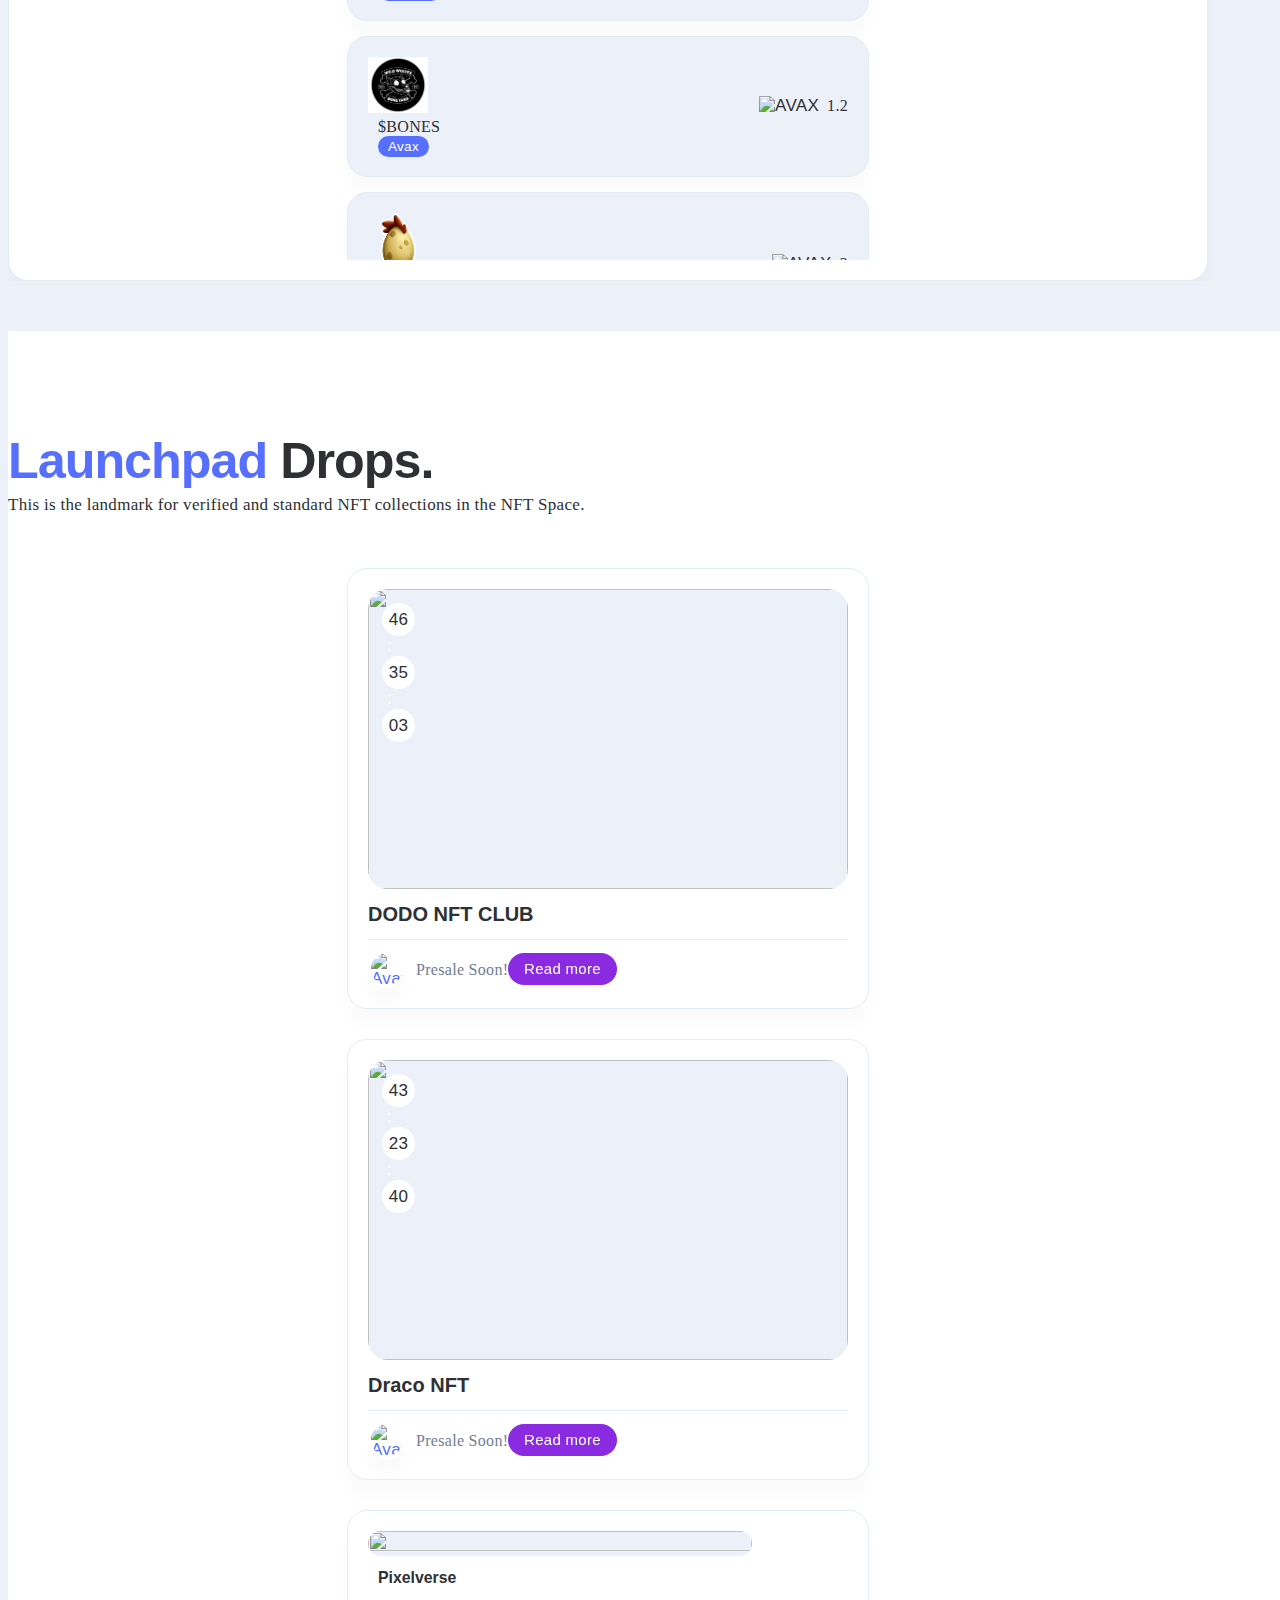
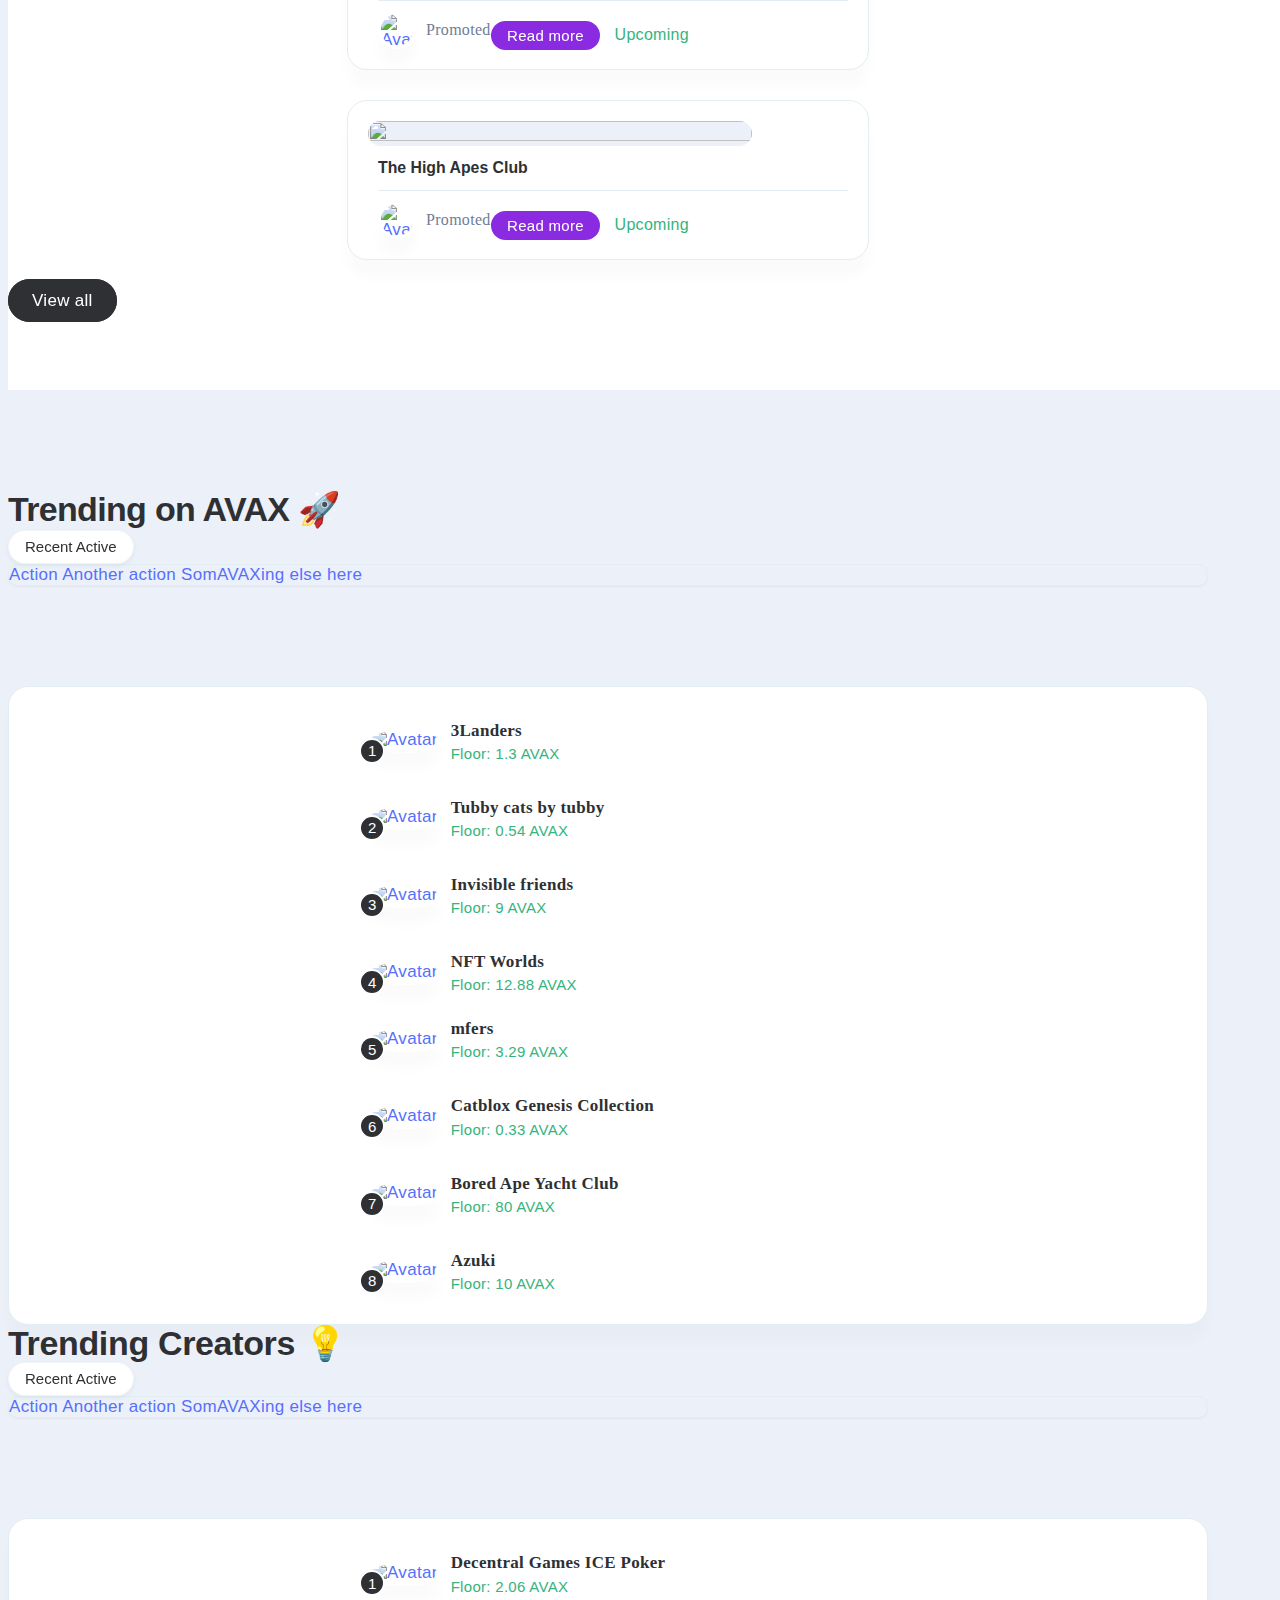
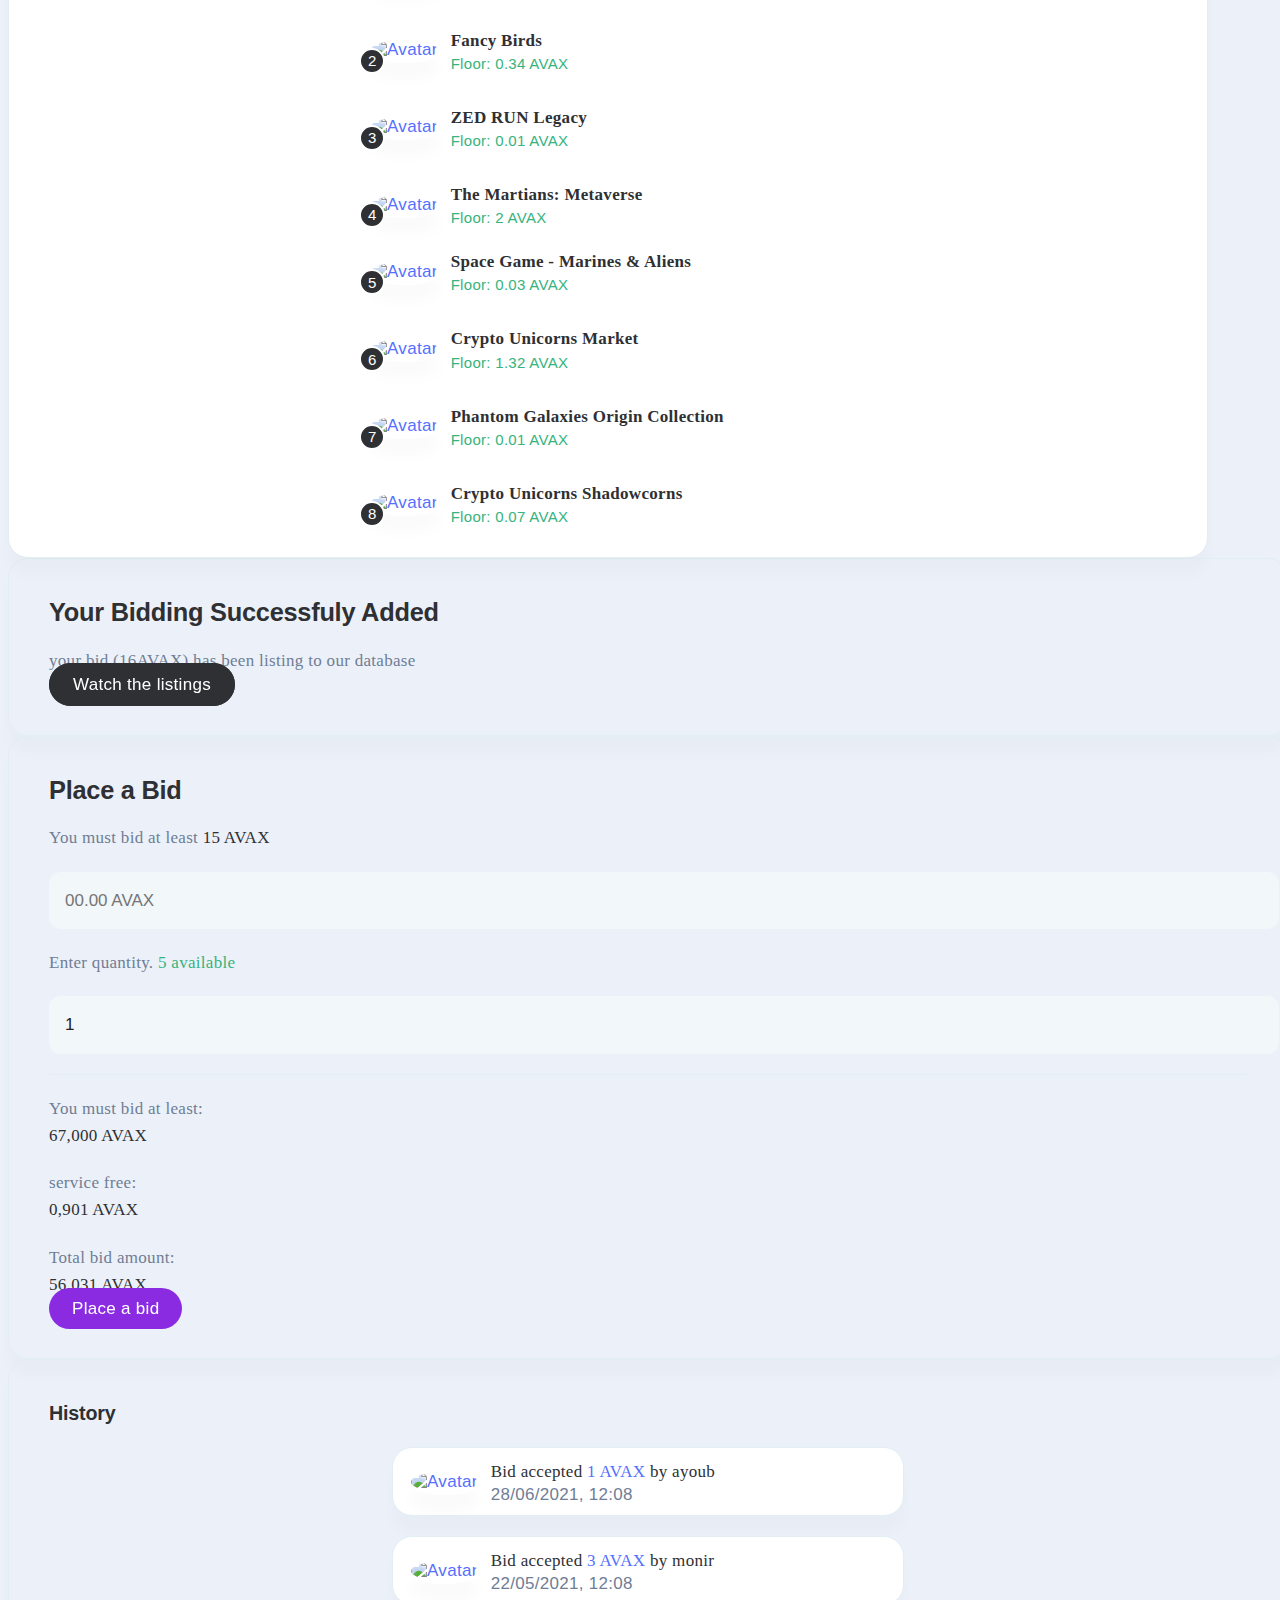
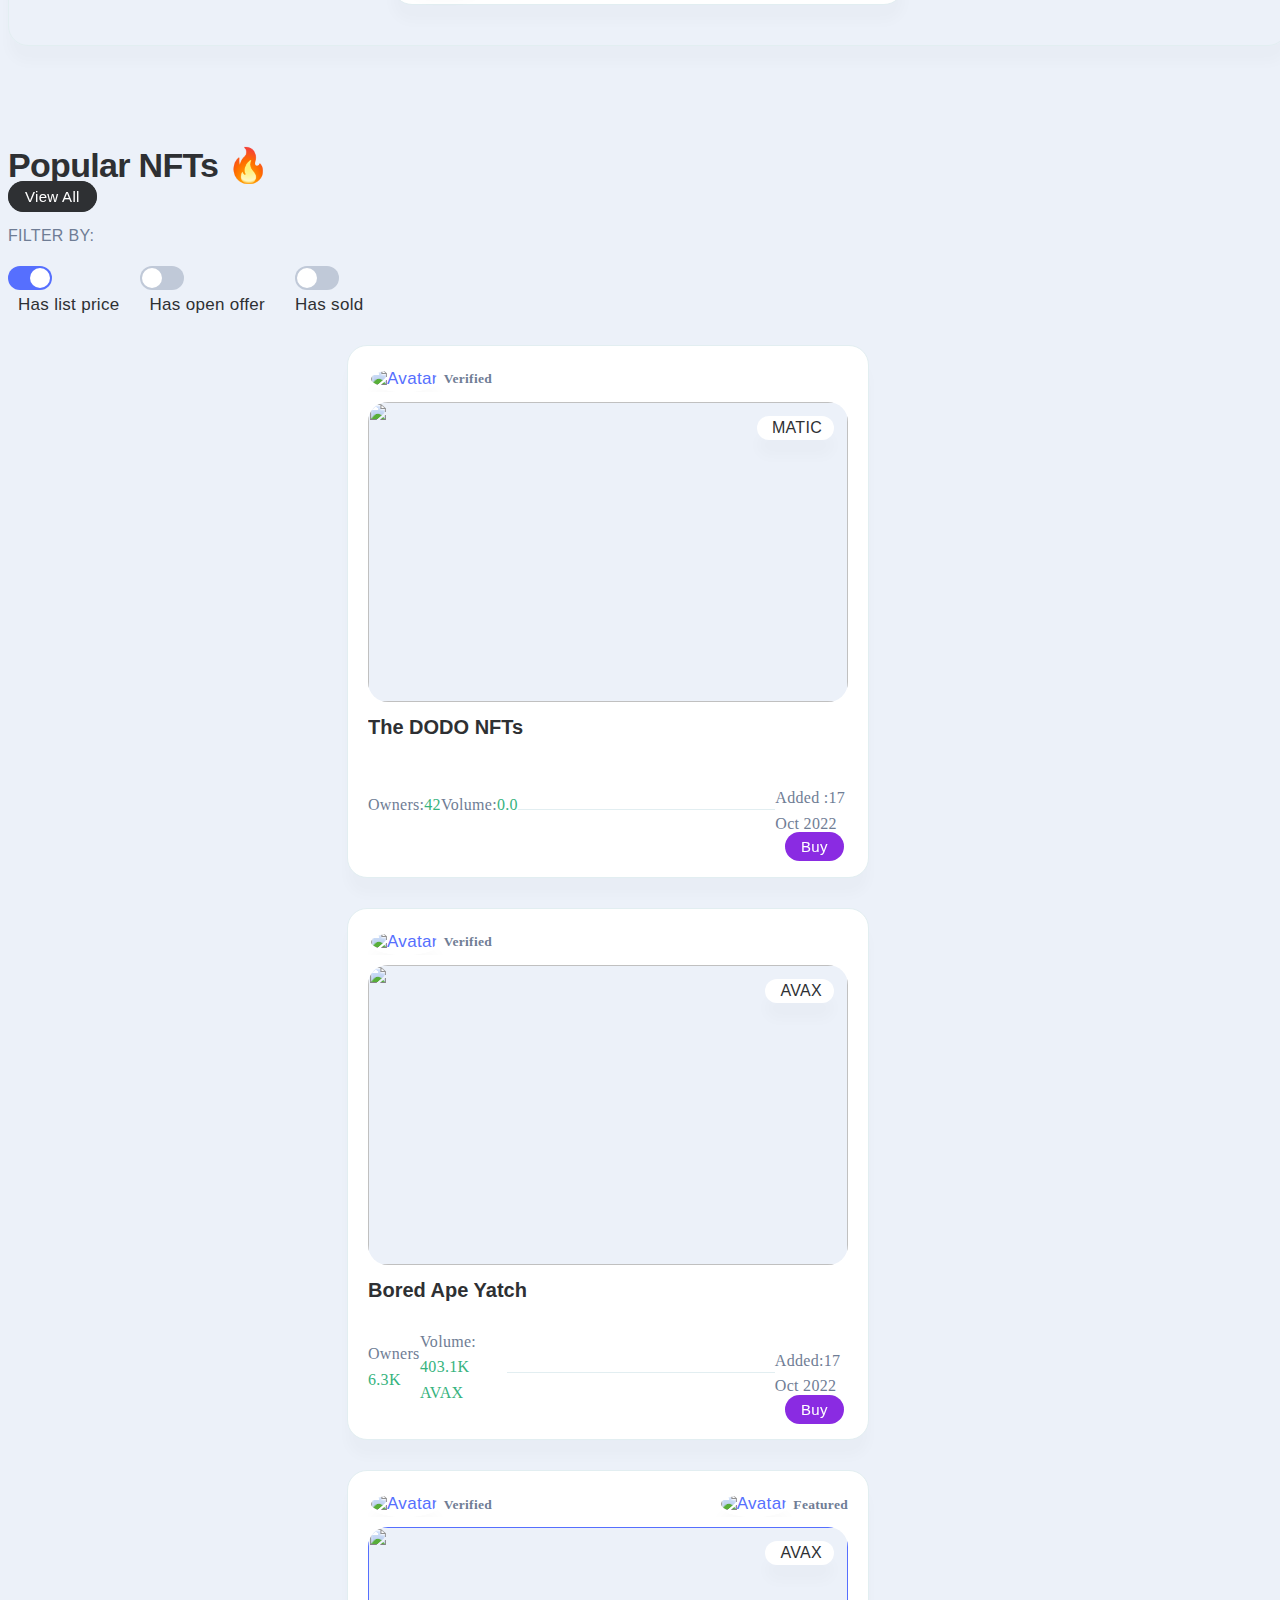
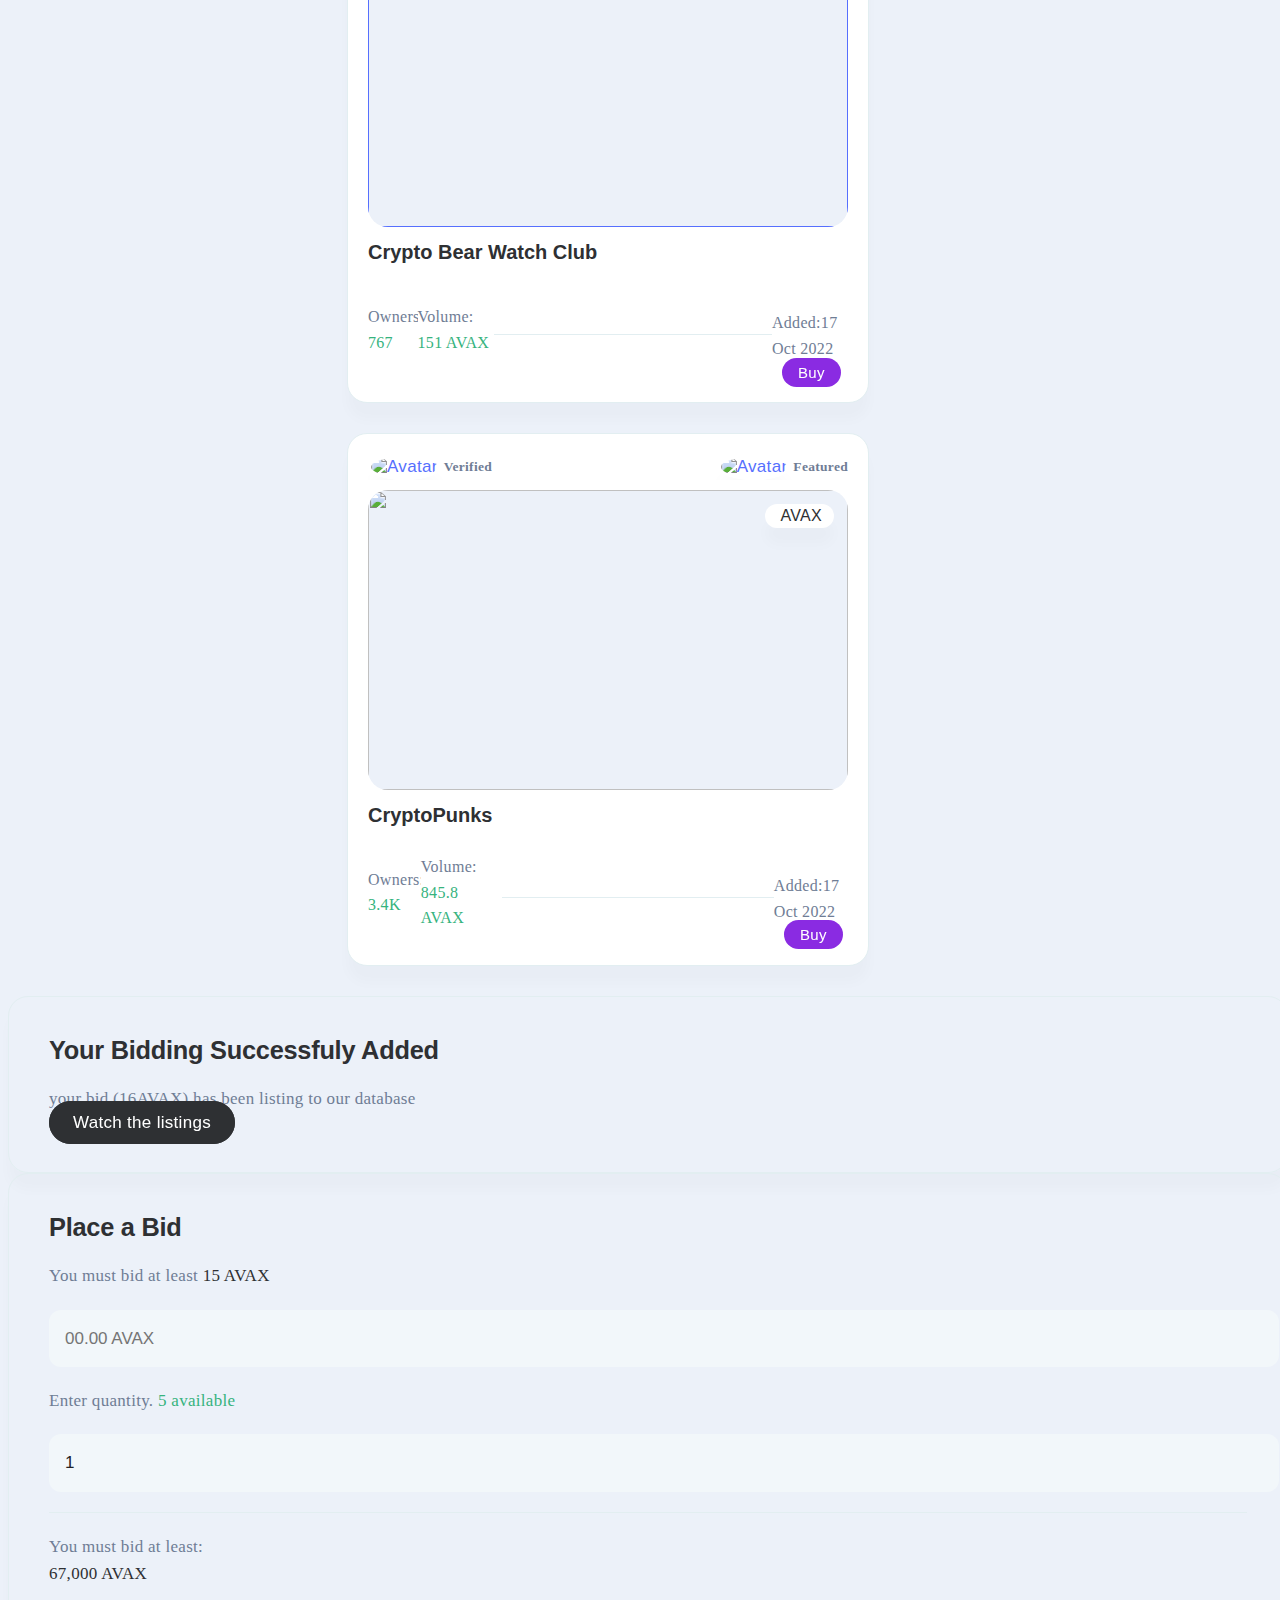
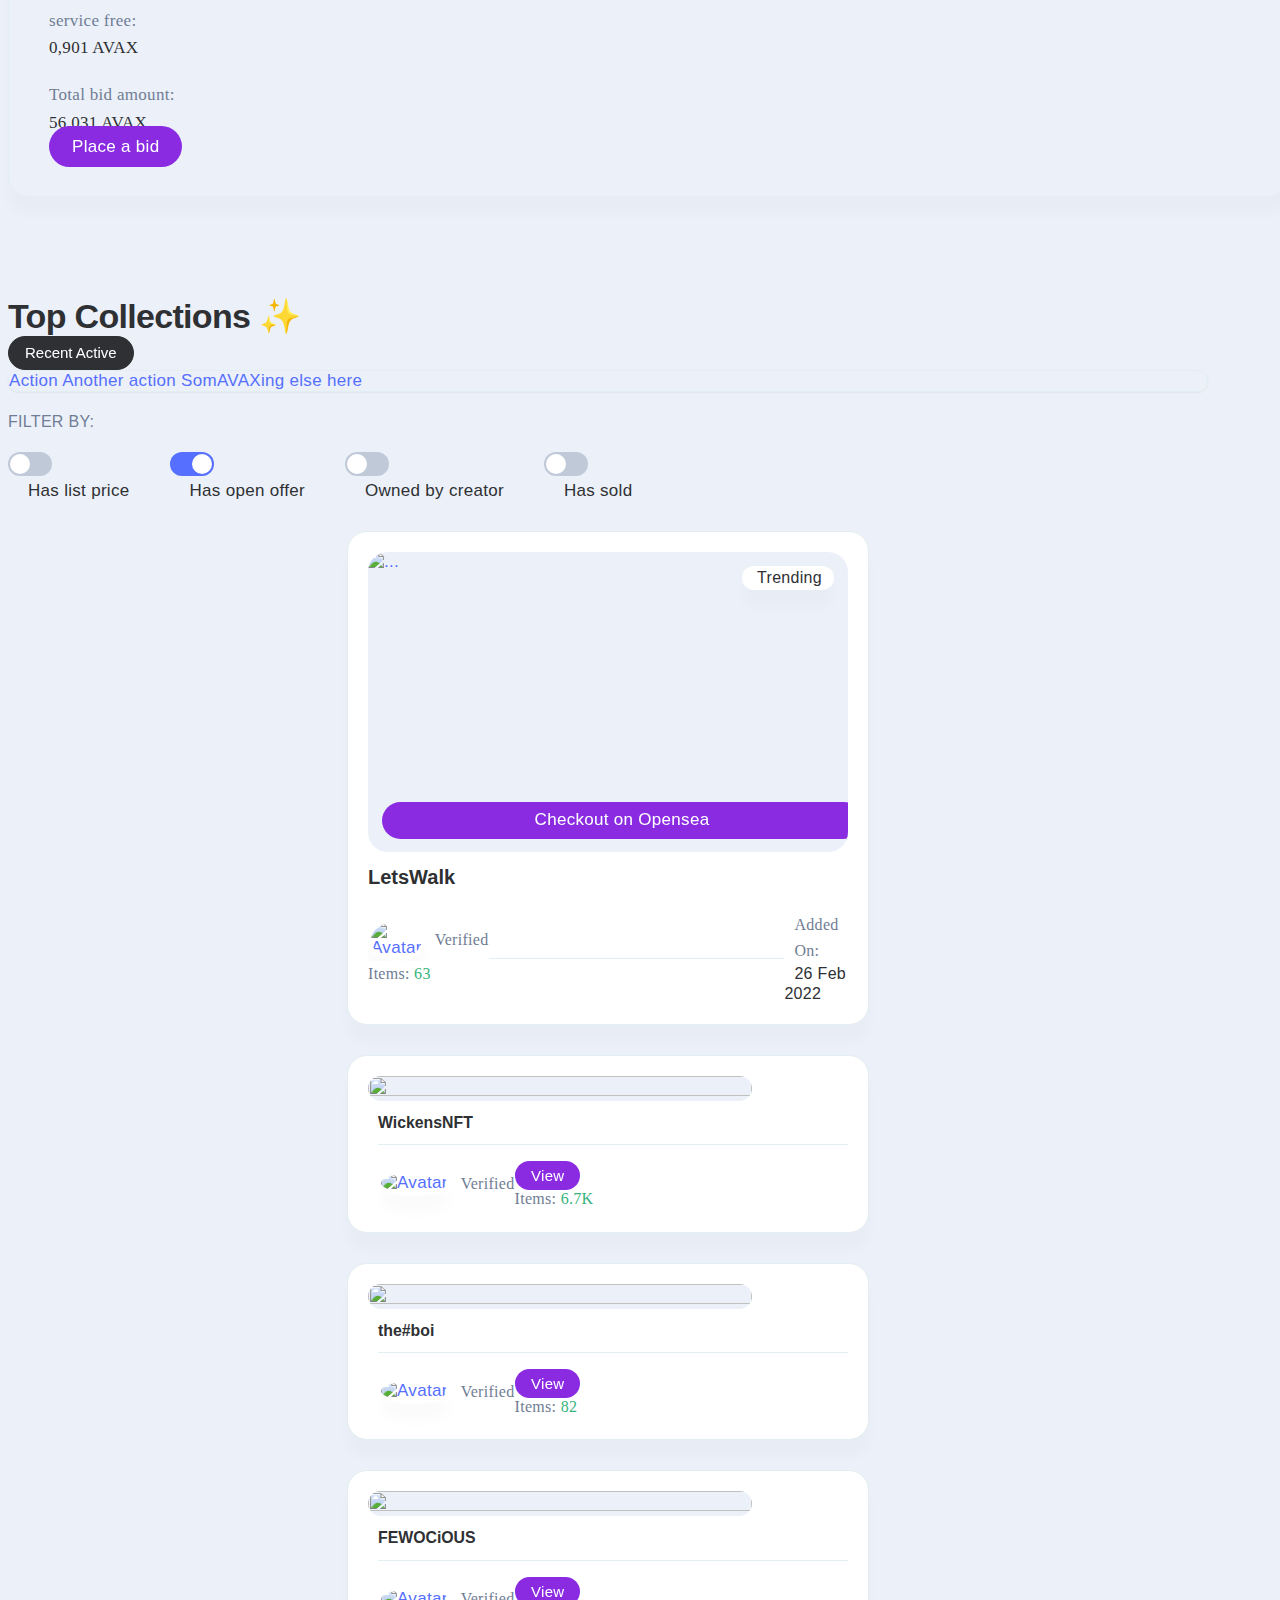
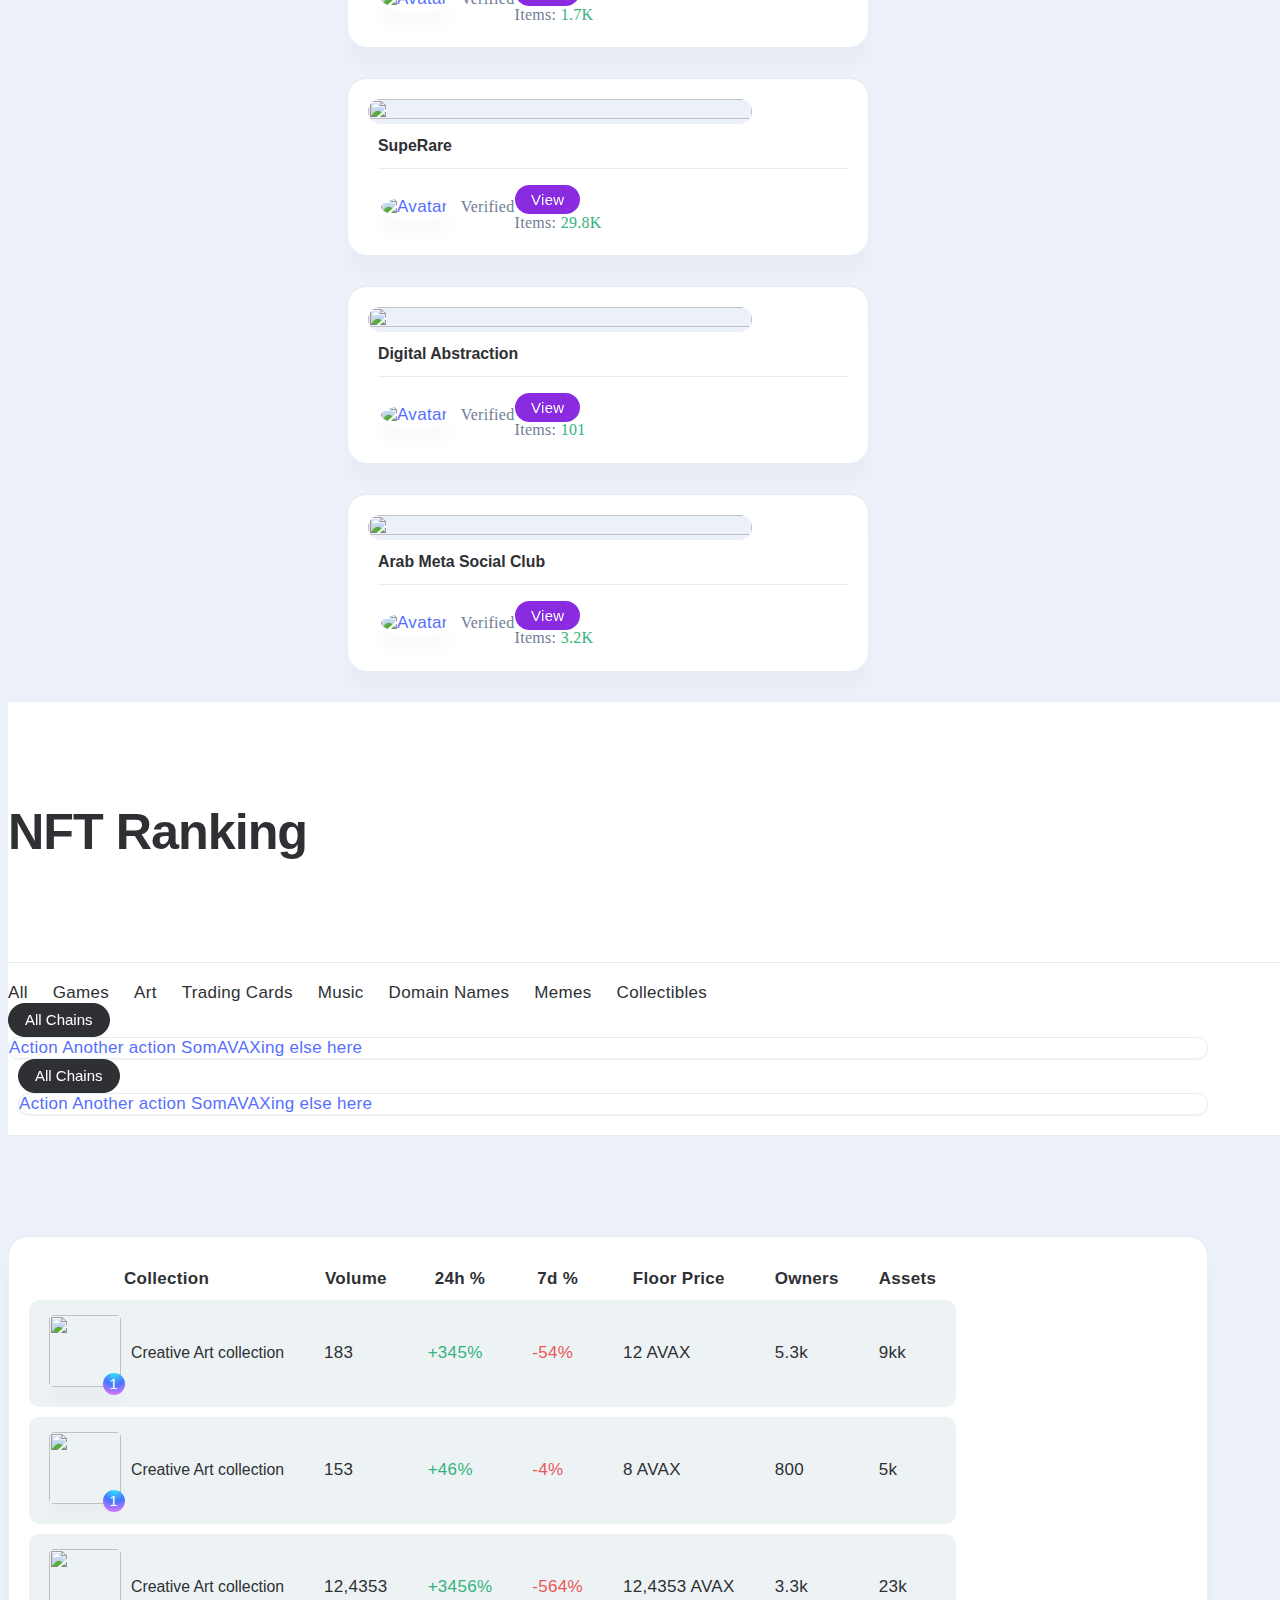
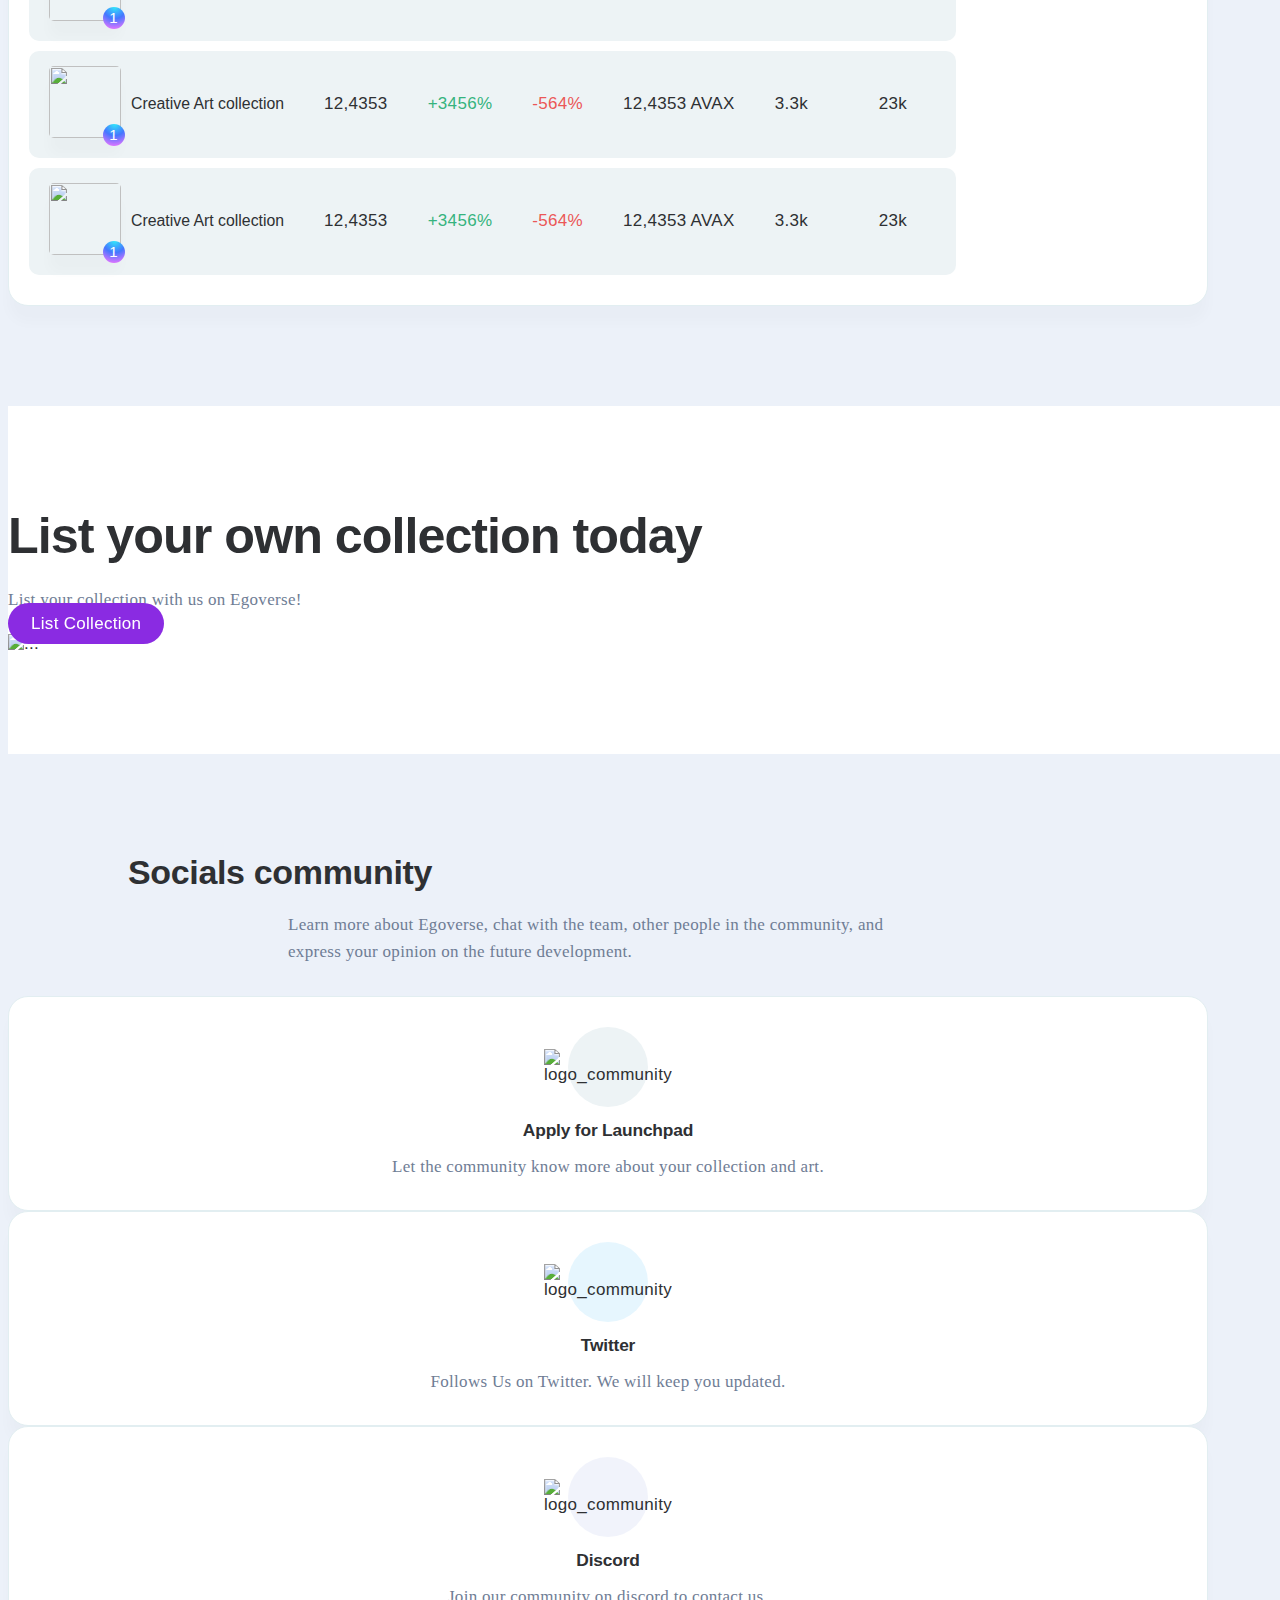
==== commit 90bb7dc3: "update" ====
--- a/index.html
+++ b/index.html
@@ -70,24 +70,18 @@
 							<li class="has_popup">
 								<a class="color_black" href="index.html"> Explore <i class=""></i></a>
 							</li>
-							</li>
-							<li>
-								<a class="color_black" href="#"></a>
-							</li>
-							<li>
-								<a class="color_black" href="#"> </a>
-							</li>
 							<li>
 								<a class="color_black" href="collections.html"> Collections <i
 										class=""></i></i></a>
 							</li>
 							<li>
-								<a class="color_black" href="#"></a>
+								<a class="color_black" href="analytics.html"> Analytics <i
+										class=""></i></i></a>
 							</li>
 							<li>
-								<a class="color_black" href="#"> </a>
+								<a class="color_black" href="#"> Swap <i
+										class=""></i></i></a>
 							</li>
-
 							<li class="has_popup2">
 								<a class="color_black is_new" href="#">Mint<i class=""></i></a>
 							</li>
@@ -401,18 +395,18 @@
 													<div>
 														<a>
 															<img class="product__img"
-																src="../NFTHUB/assets/img/icons/221234-01-01.png"
+																src="./assets/img/icons/221234-01-01.png"
 																alt="product">
 														</a>
 													</div>
 													<div class="">
 														<span class="product__name txt_sm
 																_bold">BUFF Coin</span>
-														<span class="offer txt_xs">Avax</span>
+														<span class="offer txt_xs">Solana</span>
 													</div>
 												</div>
 												<div class="space-x-3">
-													<img class="AVAX__img" src="../NFTHUB/assets/img/icons/svs.png"
+													<img class="AVAX__img" src="./assets/img/icons/svs.png"
 														alt="AVAX">
 													<span class="price txt_sm _bold">8
 													</span>
@@ -425,7 +419,7 @@
 													<div>
 														<a>
 															<img class="product__img"
-																src="../NFTHUB/assets/img/icons/woold.png" alt="product">
+																src="./assets/img/icons/woold.png" alt="product">
 														</a>
 													</div>
 													<div class="">
@@ -435,7 +429,7 @@
 													</div>
 												</div>
 												<div class="space-x-3">
-													<img class="AVAX__img" src="../NFTHUB/assets/img/icons/svs.png"
+													<img class="AVAX__img" src="./assets/img/icons/svs.png"
 														alt="AVAX">
 													<span class="price txt_sm _bold">1.2
 													</span>
@@ -448,7 +442,7 @@
 													<div>
 														<a>
 															<img class="product__img"
-																src="../NFTHUB/assets/img/icons/egg.png" alt="product">
+																src="./assets/img/icons/egg.png" alt="product">
 														</a>
 													</div>
 													<div class="">
@@ -458,7 +452,7 @@
 													</div>
 												</div>
 												<div class="space-x-3">
-													<img class="AVAX__img" src="../NFTHUB/assets/img/icons/svs.png"
+													<img class="AVAX__img" src="./assets/img/icons/svs.png"
 														alt="AVAX">
 													<span class="price txt_sm _bold">2</span>
 												</div>
@@ -470,7 +464,7 @@
 													<div>
 														<a>
 															<img class="product__img"
-																src="../NFTHUB/assets/img/icons/plx.png" alt="product">
+																src="./assets/img/icons/plx.png" alt="product">
 														</a>
 													</div>
 													<div class="">
@@ -480,7 +474,7 @@
 													</div>
 												</div>
 												<div class="space-x-3">
-													<img class="AVAX__img" src="../NFTHUB/assets/img/icons/svs.png"
+													<img class="AVAX__img" src="./assets/img/icons/svs.png"
 														alt="AVAX">
 													<span class="price txt_sm _bold">0.1</span>
 												</div>
@@ -1333,7 +1327,7 @@
 														</p>
 													</a>
 												</div>
-												<a class="btn btn-sm btn-primary" href="/Item-details.html"
+												<a class="btn btn-sm btn-primary" href="Item-details.html"
 													data-toggle="modal">Buy</a>
 											</div>
 										</div>
@@ -1397,7 +1391,7 @@
 														</p>
 													</a>
 												</div>
-												<a class="btn btn-sm btn-primary" href="/BAYC.html"
+												<a class="btn btn-sm btn-primary" href="BAYC.html"
 													data-toggle="modal">Buy</a>
 											</div>
 										</div>
@@ -1440,7 +1434,7 @@
 										</div>
 										<!-- =============== -->
 										<h6 class="card_title">
-											<a class="color_black" href="/cryptobear.html">
+											<a class="color_black" href="cryptobear.html">
 												Crypto Bear Watch Club
 											</a>
 										</h6>
@@ -1469,7 +1463,7 @@
 														</p>
 													</a>
 												</div>
-												<a class="btn btn-sm btn-primary" href="/cryptobear.html"
+												<a class="btn btn-sm btn-primary" href="cryptobear.html"
 													data-toggle="modal">Buy</a>
 											</div>
 										</div>
@@ -1535,13 +1529,13 @@
 												<div class="d-flex align-items-center
 												space-x-10">
 													<i class="ri-history-line"></i>
-													<a href="#" data-toggle="modal" data-target="#popup_history">
+													<a href="cryptopunks.html" data-toggle="modal" data-target="#popup_history">
 														<p class="color_text txt_sm" style="width: auto">
 															Added:17 Oct 2022
 														</p>
 													</a>
 												</div>
-												<a class="btn btn-sm btn-primary" href="/cryptopunks.html"
+												<a class="btn btn-sm btn-primary" href="cryptopunks.html"
 													data-toggle="modal">Buy</a>
 											</div>
 										</div>
@@ -2285,10 +2279,10 @@
 								<div class="col-md-3">
 									<div class="item space-y-10">
 										<div class="logo">
-											<img src="assets/img/icons/github.svg" alt="logo_community">
-										</div>
-										<h5 class="text-center">Github</h5>
-										<p class="text-center">Waiting for next update... Coming soon..</p>
+											<img src="assets/img/icons/sse-removebg-preview.png" alt="logo_community">
+										</div>
+										<h5 class="text-center">Apply for Launchpad</h5>
+										<p class="text-center">Let the community know more about your collection and art.</p>
 									</div>
 								</div>
 								<div class="col-md-3">
@@ -2309,6 +2303,15 @@
 										<p class="text-center">Join our community on discord to contact us.</p>
 									</div>
 								</div>
+								<div class="col-md-3">
+									<div class="item space-y-10">
+										<div class="logo is_discord">
+											<img src="assets/img/icons/Badge.svg" alt="logo_community">
+										</div>
+										<h5 class="text-center">Apply to verify</h5>
+										<p class="text-center">Apply and verify your art on our marketplace.</p>
+									</div>
+								</div>
 
 							</div>
 						</div>
@@ -2317,7 +2320,7 @@
 				<footer class="footer__1">
 					<div class="container">
 						<p class="copyright text-center">
-							Copyright © 2022. Created with love by Pixeldust.
+							Copyright @ 2022. Created by The EgoVerse LLC
 						</p>
 					</div>
 				</footer>
